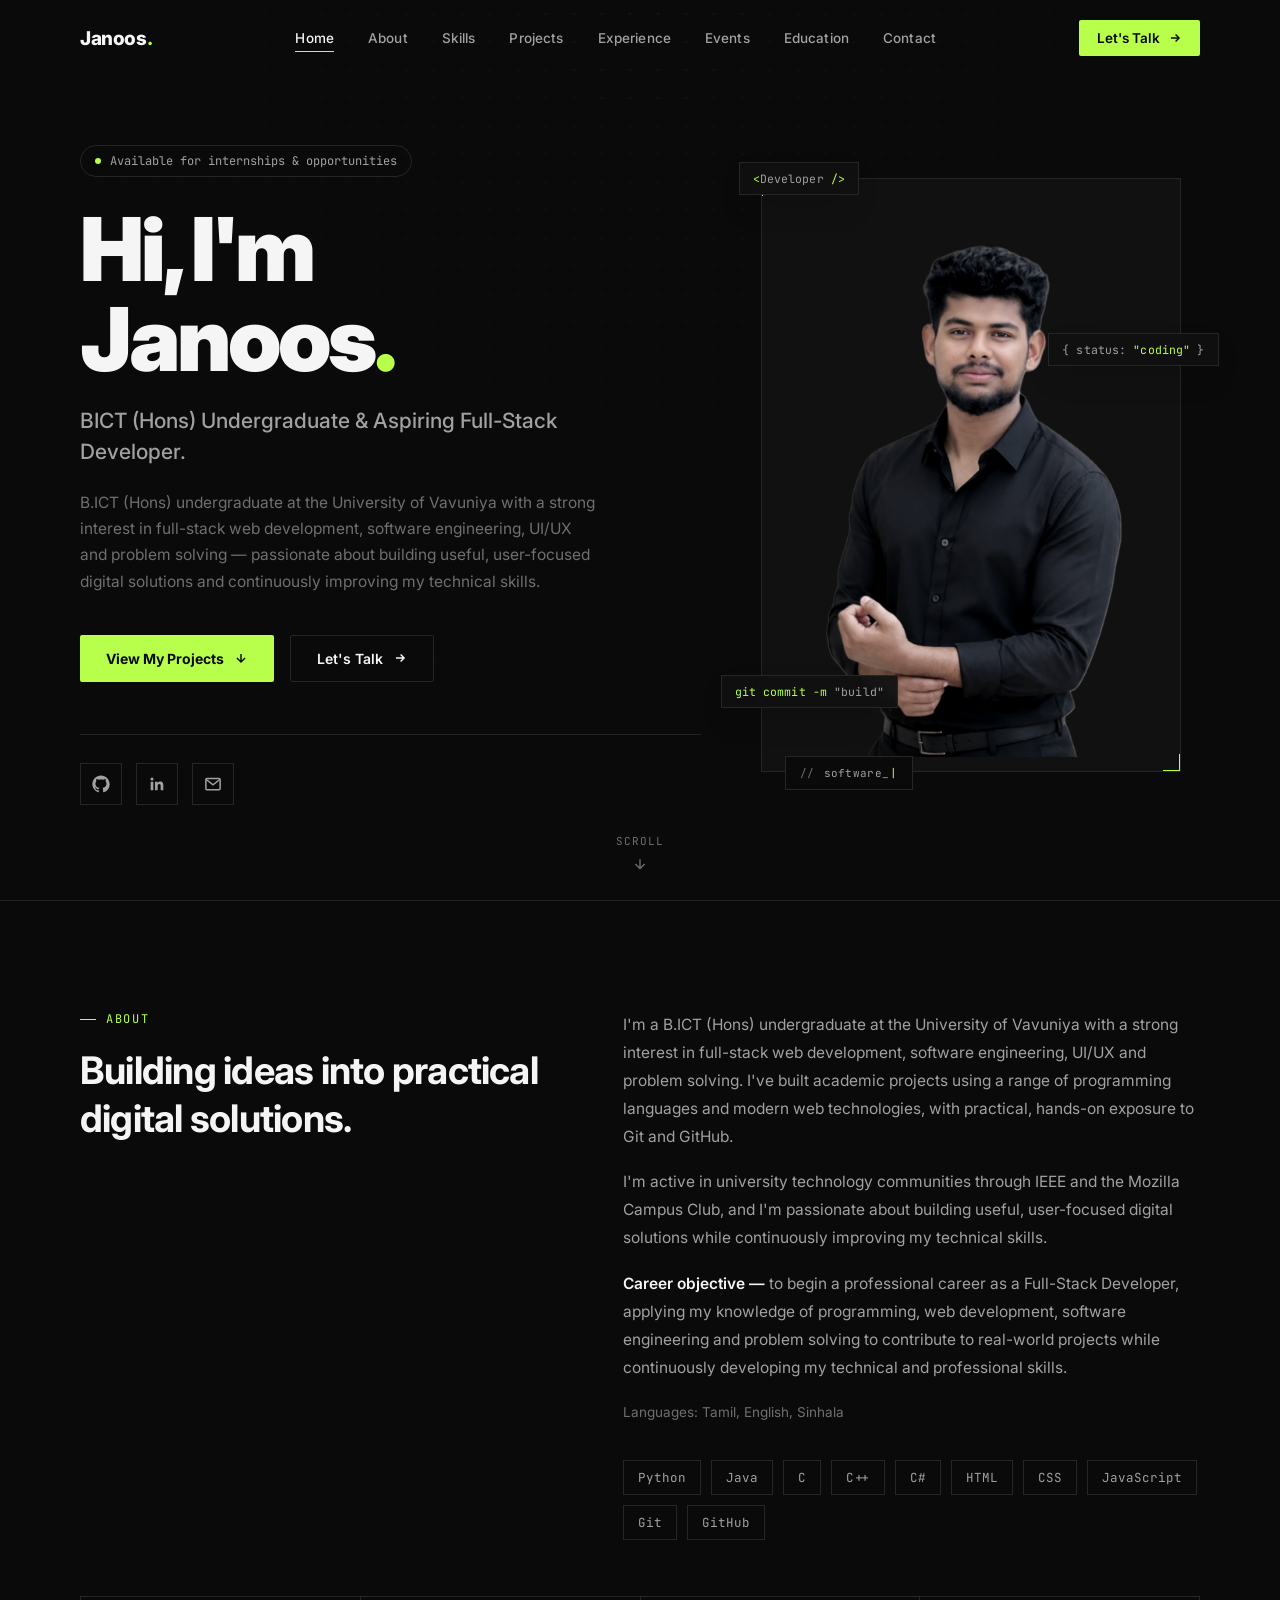
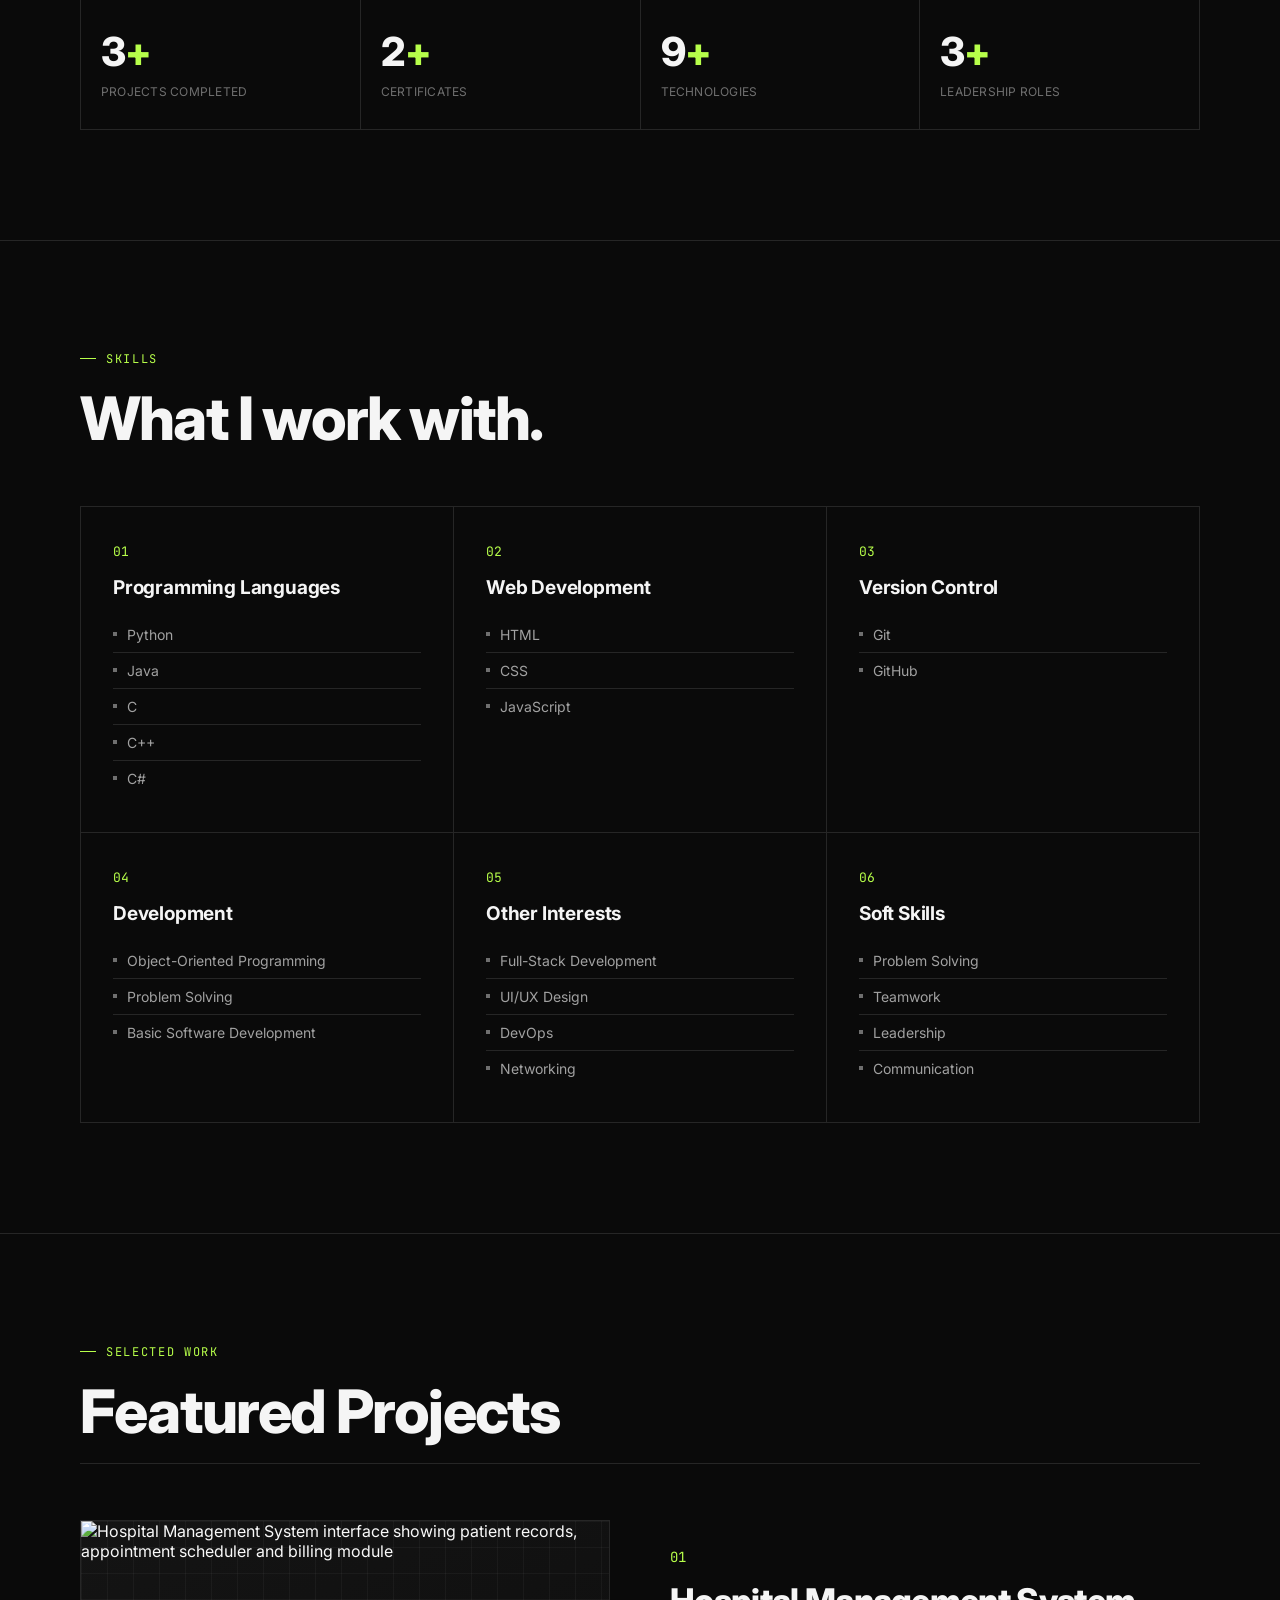
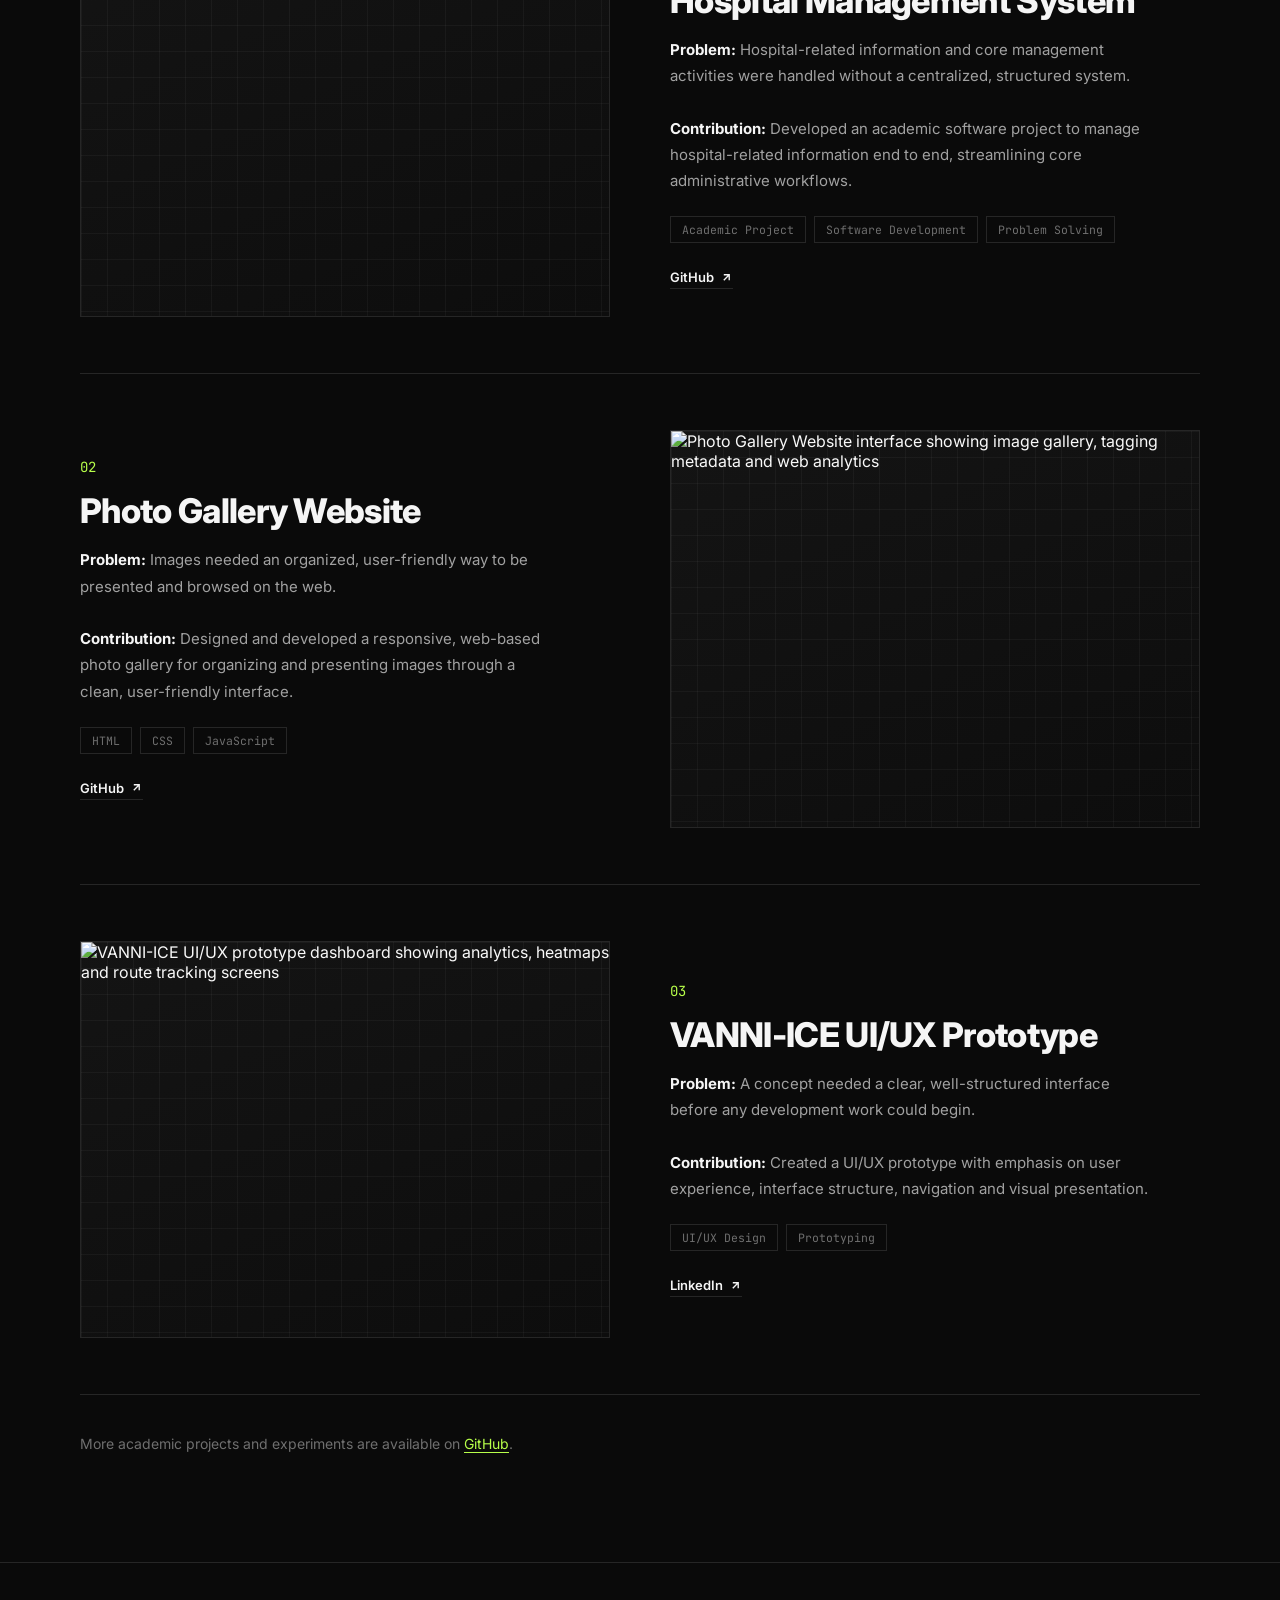
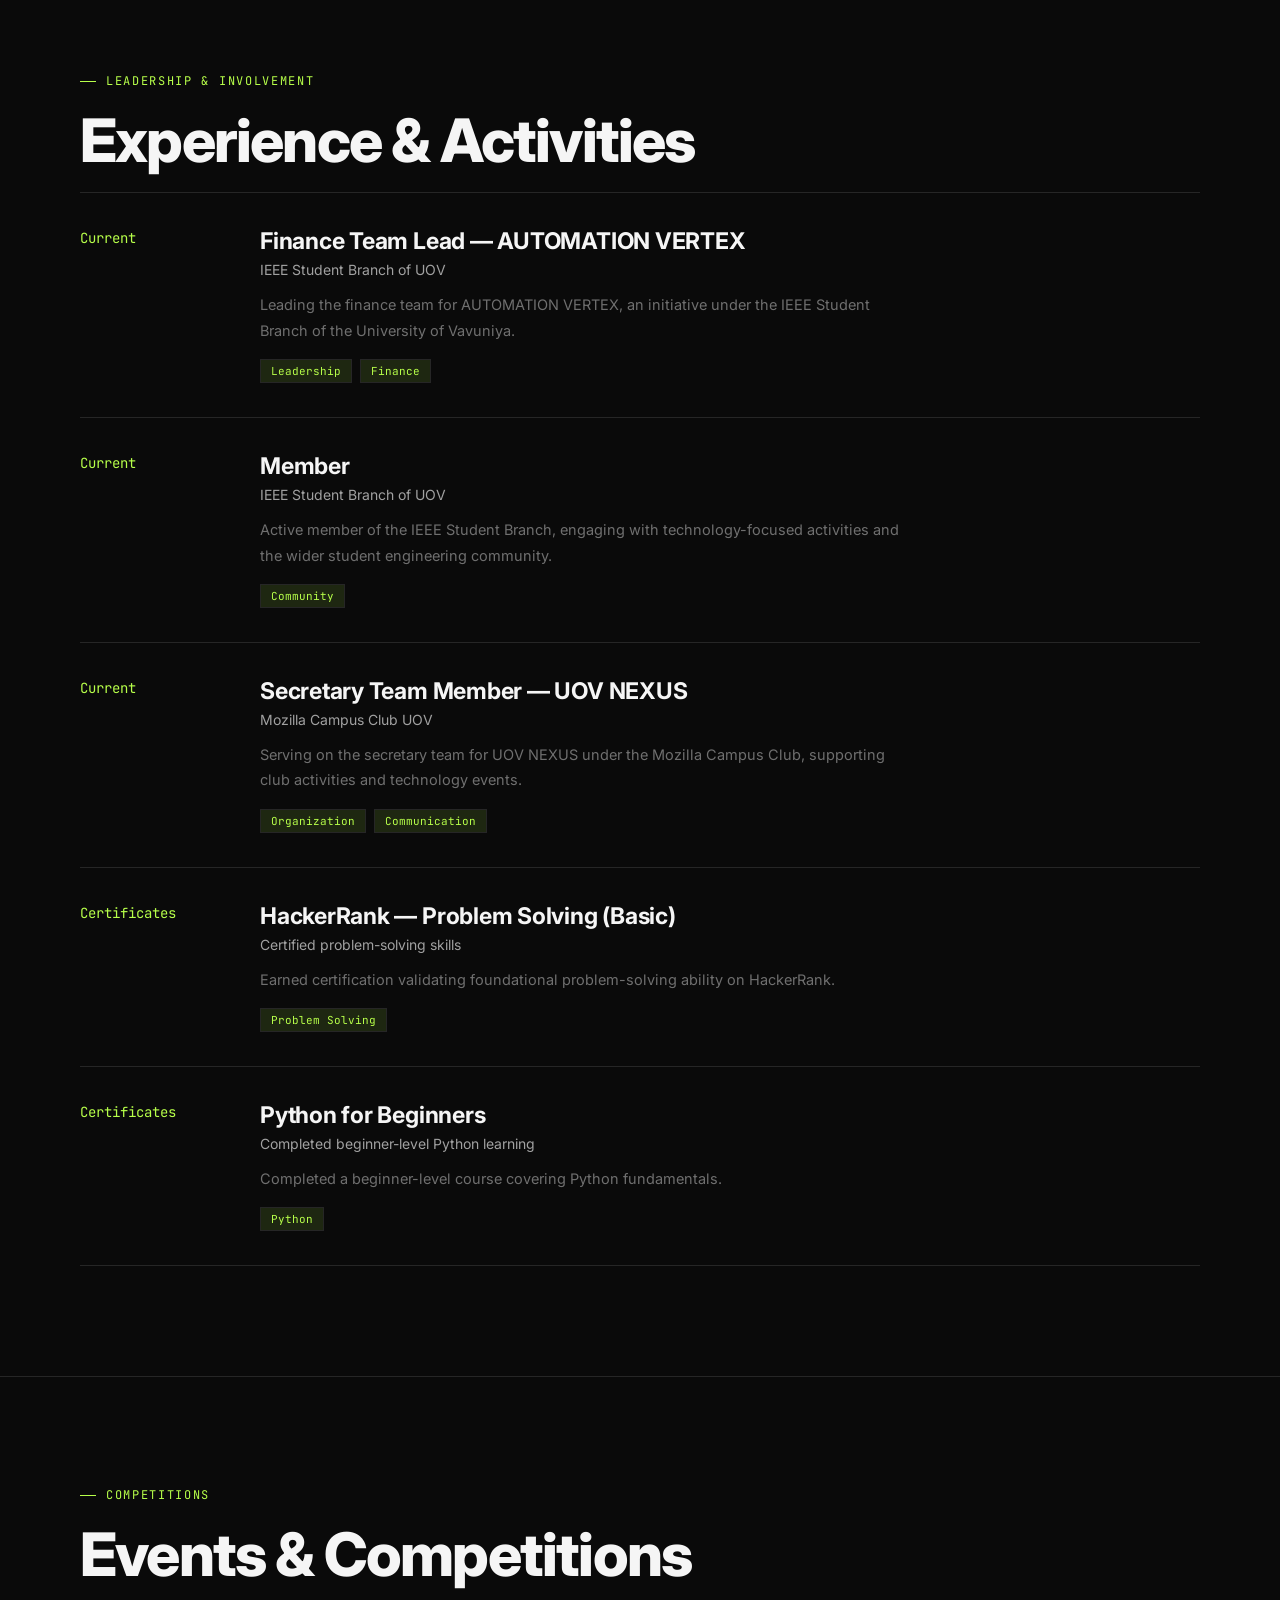
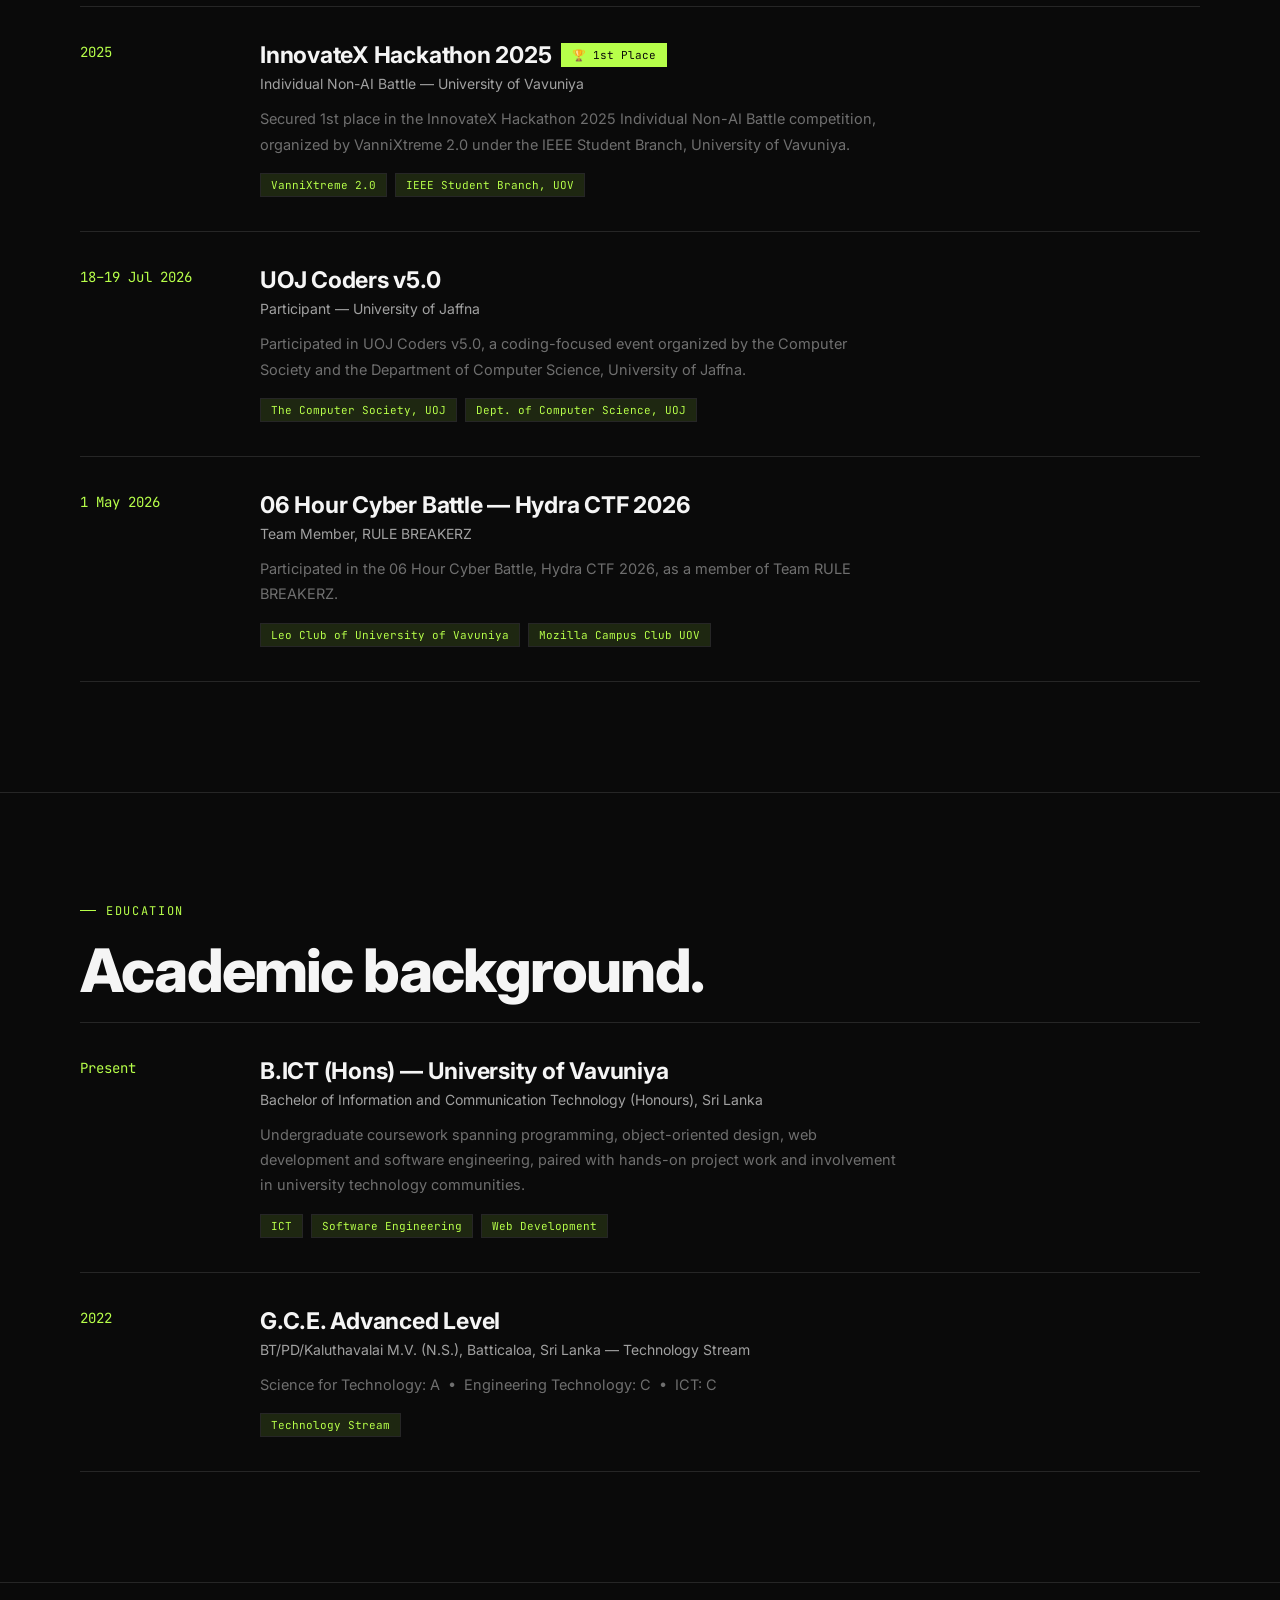
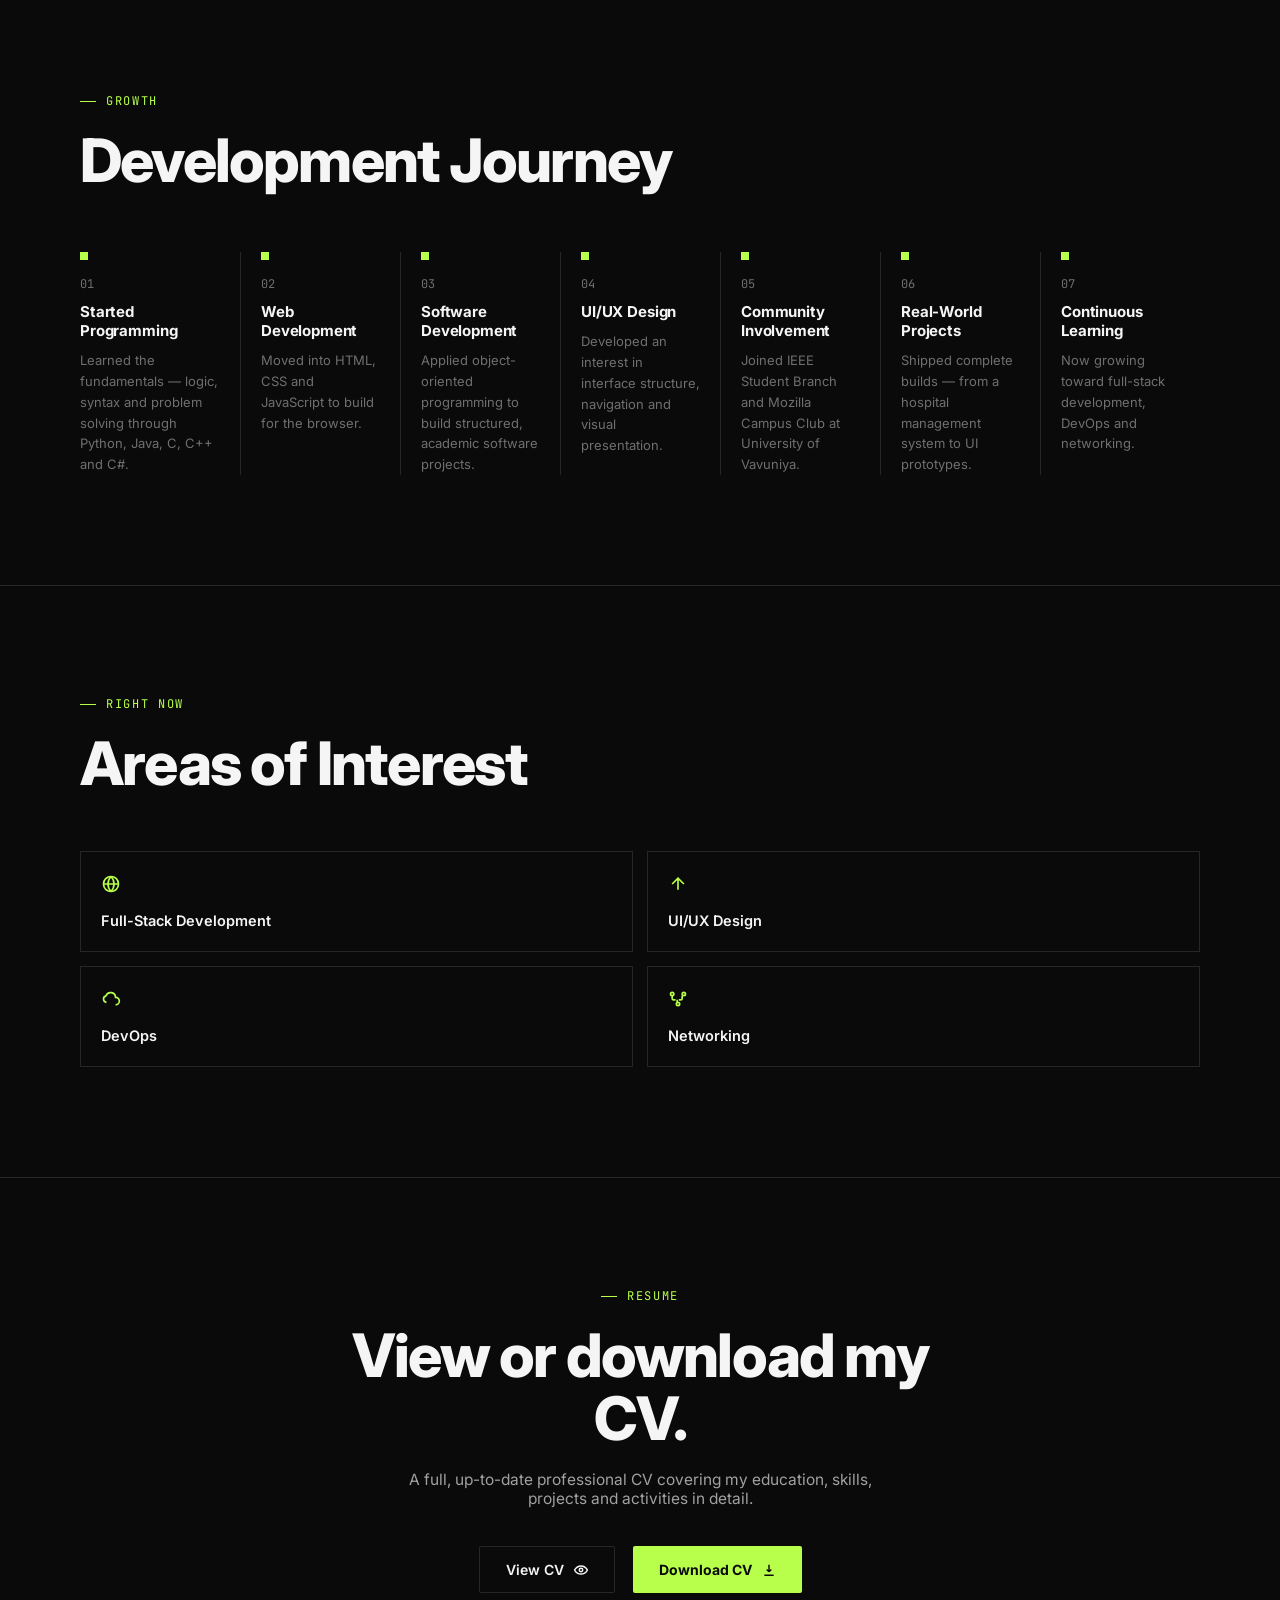
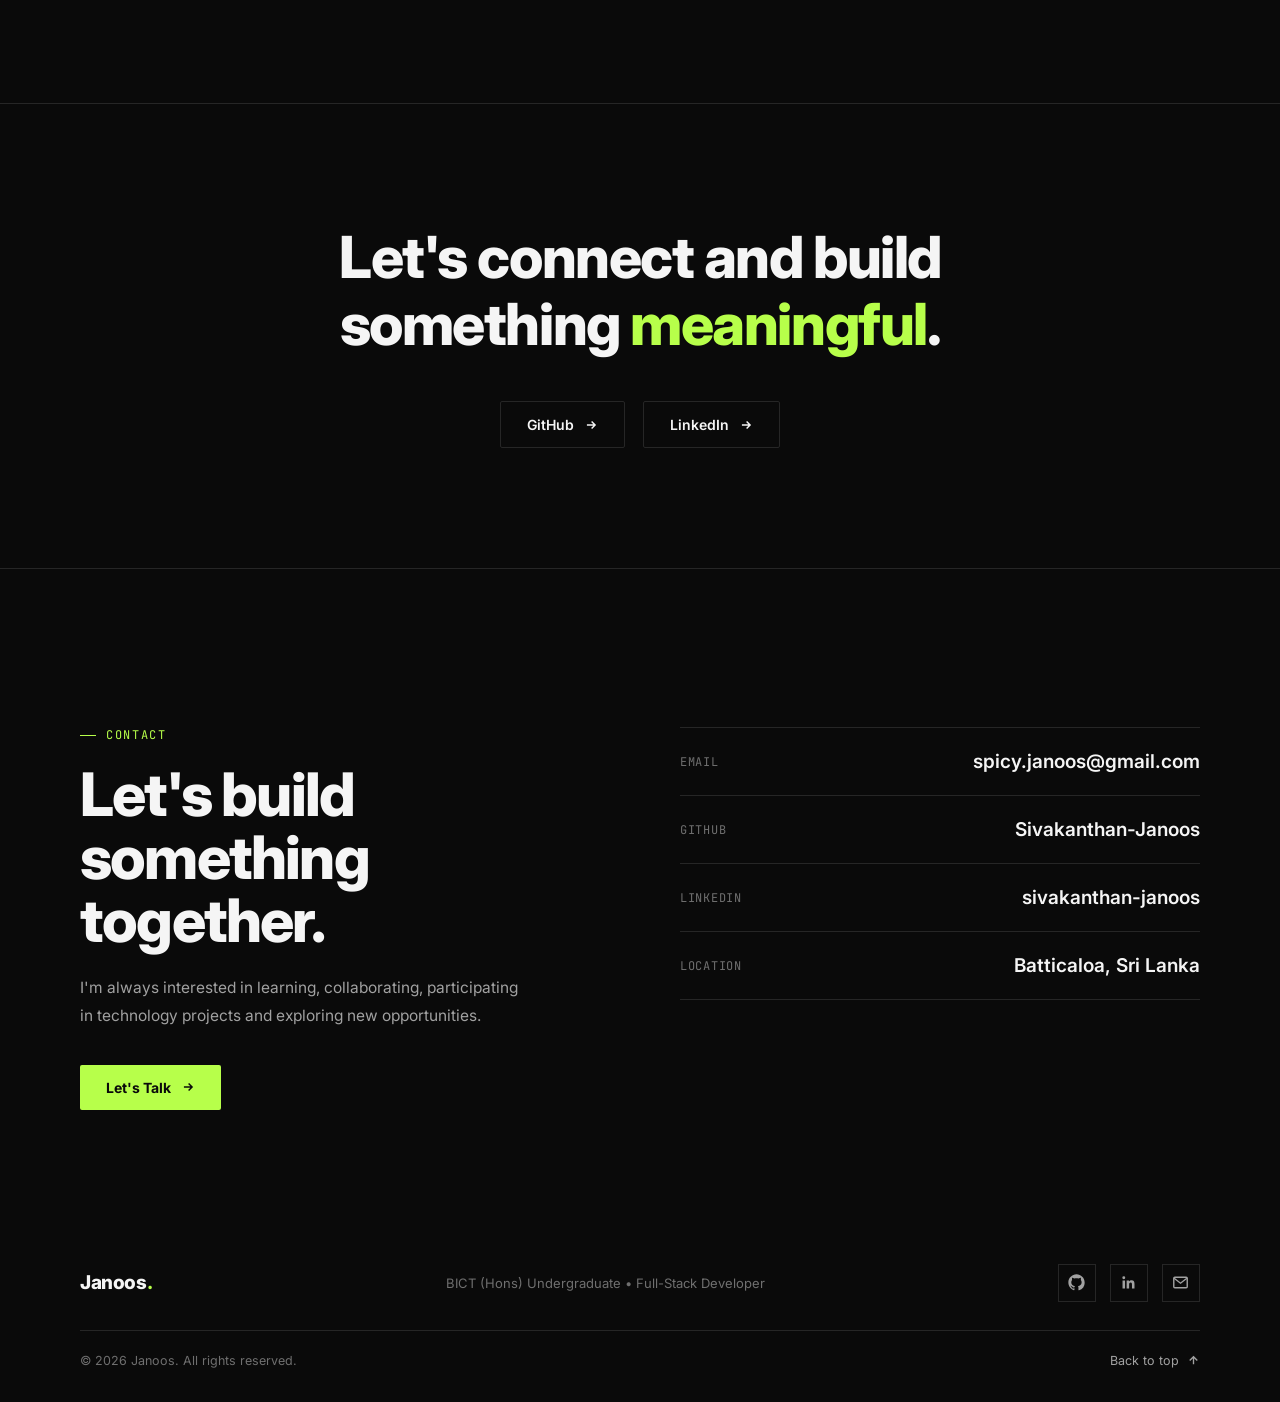
==== index.html @ 25b42e99 "Add files via upload" ====
<!DOCTYPE html>
<html lang="en">
<head>
<meta charset="UTF-8" />
<meta name="viewport" content="width=device-width, initial-scale=1.0" />
<title>Janoos — BICT (Hons) Undergraduate &amp; Full-Stack Developer</title>
<meta name="description" content="Portfolio of Sivakanthan Janoos — B.ICT (Hons) undergraduate and aspiring full-stack developer based in Batticaloa, Sri Lanka." />

<link rel="preconnect" href="https://fonts.googleapis.com">
<link rel="preconnect" href="https://fonts.gstatic.com" crossorigin>
<link href="https://fonts.googleapis.com/css2?family=Inter:wght@400;500;600;700;800;900&family=JetBrains+Mono:wght@400;500;600&display=swap" rel="stylesheet">

<style>
  :root{
    --bg:#0A0A0A;
    --bg-2:#111111;
    --card:#151515;
    --text:#F5F5F5;
    --text-2:#A1A1A1;
    --muted:#6F6F6F;
    --border:#262626;
    --accent:#B7FF4A;
    --accent-dim: rgba(183,255,74,0.12);
  }

  *{ box-sizing:border-box; margin:0; padding:0; }
  html{ scroll-behavior:smooth; }

  @media (prefers-reduced-motion: reduce){
    html{ scroll-behavior:auto; }
    *{ animation-duration:0.001ms !important; animation-iteration-count:1 !important; transition-duration:0.001ms !important; }
  }

  body{
    background:var(--bg);
    color:var(--text);
    font-family:'Inter',-apple-system,BlinkMacSystemFont,'Segoe UI',sans-serif;
    -webkit-font-smoothing:antialiased;
    overflow-x:hidden;
  }

  ::selection{ background:var(--accent); color:#0A0A0A; }

  a{ color:inherit; text-decoration:none; }
  ul{ list-style:none; }
  img{ max-width:100%; display:block; }

  .mono{ font-family:'JetBrains Mono', ui-monospace, monospace; }

  /* focus states */
  a:focus-visible, button:focus-visible, input:focus-visible, textarea:focus-visible{
    outline:2px solid var(--accent);
    outline-offset:3px;
    border-radius:2px;
  }

  .wrap{
    width:100%;
    max-width:1240px;
    margin:0 auto;
    padding:0 24px;
  }

  @media (min-width:768px){ .wrap{ padding:0 40px; } }
  @media (min-width:1280px){ .wrap{ padding:0 60px; } }

  /* dot grid texture */
  .grid-tex{
    position:fixed;
    inset:0;
    background-image: radial-gradient(circle, rgba(255,255,255,0.045) 1px, transparent 1px);
    background-size: 28px 28px;
    pointer-events:none;
    z-index:0;
    mask-image: radial-gradient(circle at 50% 0%, black 0%, transparent 75%);
  }

  section{ position:relative; z-index:1; }

  /* ---------- NAV ---------- */
  header#nav{
    position:fixed; top:0; left:0; right:0; z-index:100;
    border-bottom:1px solid transparent;
    transition: background-color .4s ease, border-color .4s ease, backdrop-filter .4s ease;
  }
  header#nav.scrolled{
    background:rgba(10,10,10,0.72);
    backdrop-filter:blur(14px);
    -webkit-backdrop-filter:blur(14px);
    border-bottom:1px solid var(--border);
  }
  .nav-inner{
    display:flex; align-items:center; justify-content:space-between;
    height:76px;
  }
  .logo{
    font-weight:800; font-size:19px; letter-spacing:-0.02em;
  }
  .logo .dot{ color:var(--accent); }

  nav.links{ display:none; align-items:center; gap:2px; }
  @media (min-width:1024px){ nav.links{ display:flex; } }

  nav.links a{
    position:relative;
    font-size:13.5px;
    font-weight:500;
    color:var(--text-2);
    padding:10px 16px;
    letter-spacing:0.01em;
    transition:color .25s ease;
  }
  nav.links a:hover{ color:var(--text); }
  nav.links a.active{ color:var(--text); }
  nav.links a.active::after{
    content:'';
    position:absolute;
    left:16px; right:16px; bottom:4px;
    height:1px;
    background:var(--accent);
  }

  .talk-btn{
    display:none;
    align-items:center; gap:8px;
    font-size:13.5px; font-weight:600;
    color:#0A0A0A;
    background:var(--accent);
    padding:10px 18px;
    border-radius:2px;
    transition: transform .25s ease, box-shadow .25s ease;
  }
  @media (min-width:1024px){ .talk-btn{ display:inline-flex; } }
  .talk-btn:hover{ transform:translateY(-1px); box-shadow:0 8px 24px -8px var(--accent-dim); }
  .talk-btn svg{ transition:transform .25s ease; }
  .talk-btn:hover svg{ transform:translateX(3px); }

  .burger{
    display:flex; flex-direction:column; gap:5px;
    width:26px;
    cursor:pointer;
    background:none; border:none;
    z-index:110;
  }
  @media (min-width:1024px){ .burger{ display:none; } }
  .burger span{
    height:1.5px; width:100%; background:var(--text);
    transition:transform .3s ease, opacity .3s ease;
  }
  .burger.open span:nth-child(1){ transform:translateY(6.5px) rotate(45deg); }
  .burger.open span:nth-child(2){ opacity:0; }
  .burger.open span:nth-child(3){ transform:translateY(-6.5px) rotate(-45deg); }

  #mobile-menu{
    position:fixed; inset:0; z-index:99;
    background:#0A0A0A;
    display:flex; flex-direction:column;
    padding:110px 32px 40px;
    transform:translateY(-100%);
    transition:transform .45s cubic-bezier(.6,0,.2,1);
  }
  #mobile-menu.open{ transform:translateY(0); }
  #mobile-menu a{
    font-size:30px; font-weight:700; padding:14px 0;
    border-bottom:1px solid var(--border);
    color:var(--text);
  }
  #mobile-menu .talk-btn{ display:inline-flex; margin-top:28px; width:fit-content; }

  /* ---------- SHARED ---------- */
  .eyebrow{
    font-family:'JetBrains Mono', monospace;
    font-size:12px;
    letter-spacing:0.14em;
    text-transform:uppercase;
    color:var(--accent);
    display:flex; align-items:center; gap:10px;
    margin-bottom:20px;
  }
  .eyebrow::before{ content:''; width:16px; height:1px; background:var(--accent); }

  .section-pad{ padding:110px 0; }
  @media (max-width:767px){ .section-pad{ padding:72px 0; } }

  .h2{
    font-size:44px;
    font-weight:800;
    letter-spacing:-0.03em;
    line-height:1.05;
  }
  @media (min-width:768px){ .h2{ font-size:60px; } }

  .divider{ border-top:1px solid var(--border); }

  .reveal{ opacity:0; transform:translateY(28px); transition:opacity .8s cubic-bezier(.2,.6,.2,1), transform .8s cubic-bezier(.2,.6,.2,1); }
  .reveal.in{ opacity:1; transform:translateY(0); }
  .reveal-delay-1.in{ transition-delay:.08s; }
  .reveal-delay-2.in{ transition-delay:.16s; }
  .reveal-delay-3.in{ transition-delay:.24s; }
  .reveal-delay-4.in{ transition-delay:.32s; }

  .btn-outline{
    display:inline-flex; align-items:center; gap:10px;
    border:1px solid var(--border);
    padding:14px 26px;
    font-size:14px; font-weight:600;
    border-radius:2px;
    color:var(--text);
    transition:border-color .25s ease, transform .25s ease, background .25s ease;
  }
  .btn-outline:hover{ border-color:var(--accent); transform:translateY(-2px); background:rgba(183,255,74,0.04); }
  .btn-outline svg{ transition:transform .25s ease; }
  .btn-outline:hover svg{ transform:translateX(4px); }

  .btn-fill{
    display:inline-flex; align-items:center; gap:10px;
    background:var(--accent);
    color:#0A0A0A;
    padding:14px 26px;
    font-size:14px; font-weight:700;
    border-radius:2px;
    transition:transform .25s ease, box-shadow .25s ease;
  }
  .btn-fill:hover{ transform:translateY(-2px); box-shadow:0 10px 30px -10px var(--accent-dim); }
  .btn-fill svg{ transition:transform .25s ease; }
  .btn-fill:hover svg{ transform:translateX(4px); }

  /* ---------- HERO ---------- */
  #hero{
    min-height:100svh;
    display:flex; align-items:center;
    padding-top:110px; padding-bottom:60px;
    position:relative;
  }
  .hero-grid{
    display:grid; grid-template-columns:1fr;
    gap:56px;
    align-items:center;
  }
  @media (min-width:1024px){ .hero-grid{ grid-template-columns:1.15fr 0.85fr; gap:40px; } }

  .avail{
    display:inline-flex; align-items:center; gap:9px;
    font-family:'JetBrains Mono', monospace;
    font-size:12px; color:var(--text-2);
    border:1px solid var(--border);
    padding:7px 14px;
    border-radius:100px;
    margin-bottom:28px;
  }
  .avail .pulse{
    width:6px; height:6px; border-radius:50%;
    background:var(--accent);
    box-shadow:0 0 0 0 rgba(183,255,74,0.6);
    animation:pulse 2s infinite;
  }
  @keyframes pulse{
    0%{ box-shadow:0 0 0 0 rgba(183,255,74,0.5); }
    70%{ box-shadow:0 0 0 8px rgba(183,255,74,0); }
    100%{ box-shadow:0 0 0 0 rgba(183,255,74,0); }
  }

  .hero-h1{
    font-size:52px;
    font-weight:900;
    letter-spacing:-0.035em;
    line-height:1.02;
  }
  @media (min-width:640px){ .hero-h1{ font-size:74px; } }
  @media (min-width:1024px){ .hero-h1{ font-size:88px; } }
  .hero-h1 .accent-word{ color:var(--accent); }

  .hero-role{
    font-size:18px;
    color:var(--text-2);
    font-weight:500;
    margin-top:20px;
    max-width:560px;
    line-height:1.5;
  }
  @media (min-width:768px){ .hero-role{ font-size:21px; } }

  .hero-para{
    margin-top:22px;
    color:var(--muted);
    font-size:15.5px;
    line-height:1.7;
    max-width:520px;
  }

  .hero-cta{ display:flex; flex-wrap:wrap; gap:16px; margin-top:40px; }

  .hero-meta{
    display:flex; flex-wrap:wrap; align-items:center; gap:14px;
    margin-top:52px;
    padding-top:28px;
    border-top:1px solid var(--border);
  }
  .hero-meta .icon-link{
    display:flex; align-items:center; justify-content:center;
    width:42px; height:42px;
    border:1px solid var(--border);
    color:var(--text-2);
    transition:color .25s ease, border-color .25s ease, transform .25s ease;
  }
  .hero-meta .icon-link:hover{ color:var(--accent); border-color:var(--accent); transform:translateY(-2px); }

  .portrait-wrap{
    position:relative;
    max-width:420px;
    margin:0 auto;
  }
  .portrait-frame{
    position:relative;
    border:1px solid var(--border);
    padding:14px;
    background:var(--bg-2);
  }
  .portrait-frame img{
    width:100%;
    filter:grayscale(55%) contrast(1.05);
    transition:filter .5s ease;
  }
  .portrait-frame:hover img{ filter:grayscale(15%) contrast(1.05); }
  .portrait-corner{
    position:absolute; width:18px; height:18px;
    border-color:var(--accent); border-style:solid;
  }
  .portrait-corner.tl{ top:-1px; left:-1px; border-width:2px 0 0 2px; }
  .portrait-corner.br{ bottom:-1px; right:-1px; border-width:0 2px 2px 0; }

  .portrait-tag{
    position:absolute; bottom:-18px; left:24px;
    background:var(--bg);
    border:1px solid var(--border);
    padding:9px 14px;
    font-family:'JetBrains Mono', monospace;
    font-size:11px;
    color:var(--text-2);
    letter-spacing:0.03em;
    z-index:4;
    white-space:nowrap;
  }
  .portrait-tag .tw-prefix{ color:var(--muted); margin-right:2px; }
  .portrait-tag .tw-cursor{
    color:var(--accent);
    margin-left:1px;
    animation: twBlink 1s step-start infinite;
  }
  @keyframes twBlink{ 50%{ opacity:0; } }

  /* scanning line sweep across the portrait */
  .portrait-frame{ overflow:hidden; }
  .scan-line{
    position:absolute; left:14px; right:14px; top:14px; height:1px;
    background:linear-gradient(90deg, transparent, var(--accent), transparent);
    opacity:0;
    pointer-events:none;
    z-index:2;
    animation: scanMove 3.6s ease-in-out infinite;
    box-shadow:0 0 8px 1px var(--accent);
  }
  @keyframes scanMove{
    0%{ top:14px; opacity:0; }
    8%{ opacity:0.7; }
    50%{ opacity:0.4; }
    92%{ opacity:0.7; }
    100%{ top:calc(100% - 15px); opacity:0; }
  }

  /* floating code chips around the portrait */
  .code-chip{
    position:absolute;
    font-family:'JetBrains Mono', monospace;
    font-size:11.5px;
    color:var(--accent);
    background:rgba(17,17,17,0.92);
    border:1px solid var(--border);
    padding:8px 13px;
    letter-spacing:0.01em;
    box-shadow:0 14px 32px -14px rgba(0,0,0,0.7);
    white-space:nowrap;
    z-index:5;
    animation: chipFloat 4.5s ease-in-out infinite;
    backdrop-filter:blur(6px);
  }
  .code-chip .dim{ color:var(--text-2); }
  .chip-1{ top:-16px; left:-22px; animation-delay:0s; }
  .chip-2{ top:26%; right:-38px; color:var(--text-2); animation-delay:.9s; }
  .chip-3{ bottom:64px; left:-40px; animation-delay:1.8s; }
  @keyframes chipFloat{
    0%,100%{ transform:translateY(0); }
    50%{ transform:translateY(-9px); }
  }
  @media (max-width:900px){
    .code-chip{ display:none; }
  }

  @media (prefers-reduced-motion: reduce){
    .scan-line, .code-chip{ animation:none !important; opacity:0 !important; display:none; }
    .portrait-tag .tw-cursor{ animation:none !important; }
  }

  .scroll-cue{
    position:absolute;
    bottom:28px; left:0; right:0;
    display:none;
    justify-content:center;
  }
  @media (min-width:768px){ .scroll-cue{ display:flex; } }
  .scroll-cue a{
    display:flex; flex-direction:column; align-items:center; gap:8px;
    font-family:'JetBrains Mono', monospace; font-size:11px;
    color:var(--muted); letter-spacing:0.1em;
  }
  .scroll-cue svg{ animation:bob 2s ease-in-out infinite; }
  @keyframes bob{ 0%,100%{ transform:translateY(0);} 50%{ transform:translateY(6px);} }

  /* ---------- ABOUT ---------- */
  .about-grid{
    display:grid; grid-template-columns:1fr; gap:60px;
  }
  @media (min-width:1024px){ .about-grid{ grid-template-columns:0.9fr 1.1fr; gap:70px; } }

  .about-lead{ font-size:30px; font-weight:700; letter-spacing:-0.02em; line-height:1.25; }
  @media (min-width:768px){ .about-lead{ font-size:38px; } }

  .about-body p{ color:var(--text-2); font-size:15.5px; line-height:1.8; margin-bottom:18px; }
  .about-body p:last-child{ margin-bottom:0; }

  .tech-chip-row{ display:flex; flex-wrap:wrap; gap:10px; margin-top:36px; }
  .tech-chip{
    font-family:'JetBrains Mono', monospace;
    font-size:12.5px;
    color:var(--text-2);
    border:1px solid var(--border);
    padding:8px 14px;
    transition:border-color .2s ease, color .2s ease;
  }
  .tech-chip:hover{ border-color:var(--accent); color:var(--text); }

  .stats-grid{
    display:grid; grid-template-columns:repeat(2,1fr);
    gap:1px;
    background:var(--border);
    border:1px solid var(--border);
    margin-top:56px;
  }
  @media (min-width:640px){ .stats-grid{ grid-template-columns:repeat(4,1fr); } }
  .stat-cell{ background:var(--bg); padding:30px 20px; }
  .stat-num{ font-size:40px; font-weight:800; letter-spacing:-0.02em; }
  .stat-num .accent-word{ color:var(--accent); }
  .stat-label{ font-size:12px; color:var(--muted); margin-top:8px; letter-spacing:0.02em; }

  /* ---------- SKILLS ---------- */
  .skills-grid{
    display:grid; grid-template-columns:1fr; gap:1px;
    background:var(--border); border:1px solid var(--border);
    margin-top:56px;
  }
  @media (min-width:768px){ .skills-grid{ grid-template-columns:repeat(2,1fr); } }
  @media (min-width:1200px){ .skills-grid{ grid-template-columns:repeat(3,1fr); } }

  .skill-block{ background:var(--bg); padding:36px 32px; transition:background .3s ease; }
  .skill-block:hover{ background:var(--bg-2); }
  .skill-num{ font-family:'JetBrains Mono', monospace; color:var(--accent); font-size:13px; margin-bottom:16px; }
  .skill-title{ font-size:19px; font-weight:700; margin-bottom:18px; letter-spacing:-0.01em; }
  .skill-list li{
    font-size:14px; color:var(--text-2);
    padding:9px 0;
    border-top:1px solid var(--border);
    display:flex; align-items:center; gap:10px;
  }
  .skill-list li:first-child{ border-top:none; }
  .skill-list li::before{ content:''; width:4px; height:4px; background:var(--muted); flex-shrink:0; }

  /* ---------- PROJECTS ---------- */
  .project-row{
    display:grid; grid-template-columns:1fr; gap:36px;
    padding:56px 0;
    border-top:1px solid var(--border);
    align-items:center;
  }
  .project-row:last-child{ border-bottom:1px solid var(--border); }
  @media (min-width:900px){
    .project-row{ grid-template-columns:1fr 1fr; gap:60px; }
    .project-row.flip .p-media{ order:2; }
    .project-row.flip .p-info{ order:1; }
  }

  .p-media{
    position:relative;
    border:1px solid var(--border);
    aspect-ratio:4/3;
    background:linear-gradient(155deg, #141414, #0d0d0d);
    overflow:hidden;
    display:flex; align-items:center; justify-content:center;
  }
  .p-media::before{
    content:'';
    position:absolute; inset:0;
    background-image: linear-gradient(rgba(255,255,255,0.04) 1px, transparent 1px), linear-gradient(90deg, rgba(255,255,255,0.04) 1px, transparent 1px);
    background-size:26px 26px;
    z-index:0;
  }
  .p-media .p-glyph{
    position:relative; z-index:1;
    font-family:'JetBrains Mono', monospace;
    font-size:15px; color:var(--muted);
    letter-spacing:0.05em;
  }
  .p-media img{
    position:relative; z-index:1;
    width:100%; height:100%;
    object-fit:cover; object-position:top center;
    display:block;
    filter:saturate(0.92) contrast(1.03);
  }
  .project-row:hover .p-media{ border-color:var(--accent); }
  .project-row .p-media-inner-scale{ width:100%; height:100%; transition:transform .6s cubic-bezier(.2,.7,.2,1); }
  .project-row:hover .p-media-inner-scale{ transform:scale(1.04); }

  .p-num{ font-family:'JetBrains Mono', monospace; color:var(--accent); font-size:14px; }
  .p-title{ font-size:28px; font-weight:800; letter-spacing:-0.02em; margin-top:14px; }
  @media (min-width:768px){ .p-title{ font-size:34px; } }
  .p-desc{ color:var(--text-2); font-size:15px; line-height:1.75; margin-top:16px; max-width:480px; }
  .p-tags{ display:flex; flex-wrap:wrap; gap:8px; margin-top:22px; }
  .p-tag{ font-family:'JetBrains Mono', monospace; font-size:11.5px; color:var(--muted); border:1px solid var(--border); padding:5px 11px; }
  .p-links{ display:flex; gap:14px; margin-top:26px; }
  .p-link{
    display:inline-flex; align-items:center; gap:6px;
    font-size:13px; font-weight:600; color:var(--text);
    border-bottom:1px solid var(--border);
    padding-bottom:3px;
    transition:border-color .2s ease, color .2s ease;
  }
  .p-link:hover{ color:var(--accent); border-color:var(--accent); }
  .p-link svg{ transition:transform .2s ease; }
  .p-link:hover svg{ transform:translate(2px,-2px); }

  /* ---------- TIMELINE (events / education / experience) ---------- */
  .tl-item{
    display:grid; grid-template-columns:100px 1fr; gap:24px;
    padding:34px 0;
    border-top:1px solid var(--border);
  }
  @media (min-width:768px){ .tl-item{ grid-template-columns:140px 1fr; gap:40px; } }
  .tl-item:last-child{ border-bottom:1px solid var(--border); }
  .tl-year{ font-family:'JetBrains Mono', monospace; color:var(--accent); font-size:14px; padding-top:2px; }
  .tl-title{ font-size:20px; font-weight:700; letter-spacing:-0.01em; }
  @media (min-width:768px){ .tl-title{ font-size:23px; } }
  .tl-org{ color:var(--text-2); font-size:14px; margin-top:6px; }
  .tl-desc{ color:var(--muted); font-size:14.5px; line-height:1.75; margin-top:14px; max-width:640px; }
  .tl-tags{ display:flex; flex-wrap:wrap; gap:8px; margin-top:16px; }
  .tl-badge{
    font-family:'JetBrains Mono', monospace; font-size:11px;
    color:var(--accent); border:1px solid var(--border);
    background:var(--accent-dim);
    padding:4px 10px;
  }

  /* ---------- JOURNEY (horizontal desktop) ---------- */
  .journey-track{
    display:grid; grid-template-columns:1fr; gap:0;
    margin-top:60px;
  }
  @media (min-width:900px){ .journey-track{ grid-template-columns:repeat(7,1fr); } }

  .journey-item{
    padding:26px 22px 26px 0;
    border-top:1px solid var(--border);
    position:relative;
  }
  @media (min-width:900px){
    .journey-item{ border-top:none; border-left:1px solid var(--border); padding:0 20px; }
    .journey-item:first-child{ border-left:none; padding-left:0; }
  }
  .journey-dot{ width:8px; height:8px; background:var(--accent); margin-bottom:16px; }
  .journey-num{ font-family:'JetBrains Mono', monospace; font-size:12px; color:var(--muted); margin-bottom:10px; }
  .journey-title{ font-size:15px; font-weight:700; letter-spacing:-0.01em; margin-bottom:10px; }
  .journey-desc{ font-size:13px; color:var(--muted); line-height:1.6; }

  /* ---------- LEARNING ---------- */
  .learn-grid{
    display:grid; grid-template-columns:repeat(2,1fr); gap:14px;
    margin-top:56px;
  }
  @media (min-width:640px){ .learn-grid{ grid-template-columns:repeat(3,1fr); } }
  @media (min-width:1024px){ .learn-grid{ grid-template-columns:repeat(4,1fr); } }

  .learn-card{
    border:1px solid var(--border);
    padding:22px 20px;
    transition: border-color .25s ease, transform .25s ease, background .25s ease;
  }
  .learn-card:hover{ border-color:var(--accent); transform:translateY(-4px); background:var(--bg-2); }
  .learn-card .lc-icon{ color:var(--accent); margin-bottom:14px; }
  .learn-card .lc-title{ font-size:14.5px; font-weight:600; }

  /* ---------- SOCIAL CTA ---------- */
  #social-cta{
    padding:120px 0;
    text-align:center;
    border-top:1px solid var(--border);
    border-bottom:1px solid var(--border);
  }
  .cta-h{
    font-size:38px; font-weight:800; letter-spacing:-0.025em; line-height:1.15;
    max-width:820px; margin:0 auto;
  }
  @media (min-width:768px){ .cta-h{ font-size:58px; } }
  .cta-h .accent-word{ color:var(--accent); }
  .cta-btns{ display:flex; flex-wrap:wrap; justify-content:center; gap:18px; margin-top:44px; }

  /* ---------- CONTACT ---------- */
  .contact-grid{ display:grid; grid-template-columns:1fr; gap:50px; margin-top:48px; }
  @media (min-width:1024px){ .contact-grid{ grid-template-columns:1fr 1fr; gap:80px; } }

  .contact-row{
    display:flex; align-items:center; justify-content:space-between;
    padding:22px 0; border-top:1px solid var(--border);
  }
  .contact-row:last-child{ border-bottom:1px solid var(--border); }
  .contact-label{ font-size:12px; color:var(--muted); font-family:'JetBrains Mono', monospace; letter-spacing:0.06em; }
  .contact-value{ font-size:17px; font-weight:600; display:flex; align-items:center; gap:8px; }
  .contact-value:hover{ color:var(--accent); }
  @media (min-width:640px){ .contact-value{ font-size:19px; } }

  /* ---------- FOOTER ---------- */
  footer{ padding:44px 0 34px; }
  .footer-top{
    display:flex; flex-direction:column; gap:22px;
    padding-bottom:28px; border-bottom:1px solid var(--border);
  }
  @media (min-width:768px){ .footer-top{ flex-direction:row; align-items:center; justify-content:space-between; } }
  .footer-mid{ font-size:13px; color:var(--muted); }
  .footer-links{ display:flex; align-items:center; gap:14px; }
  .footer-links .icon-link{
    display:flex; align-items:center; justify-content:center;
    width:38px; height:38px;
    border:1px solid var(--border);
    color:var(--text-2);
    transition:color .25s ease, border-color .25s ease, transform .25s ease;
  }
  .footer-links .icon-link:hover{ color:var(--accent); border-color:var(--accent); transform:translateY(-2px); }
  .footer-bottom{
    display:flex; flex-direction:column; gap:14px;
    padding-top:22px;
  }
  @media (min-width:768px){ .footer-bottom{ flex-direction:row; align-items:center; justify-content:space-between; } }
  .footer-copy{ font-size:12.5px; color:var(--muted); }
  .to-top{
    display:inline-flex; align-items:center; gap:8px;
    font-size:12.5px; color:var(--text-2);
    transition:color .2s ease;
  }
  .to-top:hover{ color:var(--accent); }

  /* section number tag used as signature motif */
  .sec-index{
    font-family:'JetBrains Mono', monospace;
    font-size:12px;
    color:var(--muted);
  }
</style>
</head>
<body>

<div class="grid-tex"></div>

<!-- ============ NAV ============ -->
<header id="nav">
  <div class="wrap nav-inner">
    <a href="#hero" class="logo">Janoos<span class="dot">.</span></a>

    <nav class="links" id="nav-links">
      <a href="#hero" data-nav>Home</a>
      <a href="#about" data-nav>About</a>
      <a href="#skills" data-nav>Skills</a>
      <a href="#projects" data-nav>Projects</a>
      <a href="#experience" data-nav>Experience</a>
      <a href="#events" data-nav>Events</a>
      <a href="#education" data-nav>Education</a>
      <a href="#contact" data-nav>Contact</a>
    </nav>

    <a href="#contact" class="talk-btn">
      Let's Talk
      <svg width="14" height="14" viewBox="0 0 24 24" fill="none" stroke="currentColor" stroke-width="2.5"><path d="M5 12h14M13 6l6 6-6 6"/></svg>
    </a>

    <button class="burger" id="burger" aria-label="Toggle menu" aria-expanded="false">
      <span></span><span></span><span></span>
    </button>
  </div>
</header>

<div id="mobile-menu">
  <a href="#hero" data-nav-mobile>Home</a>
  <a href="#about" data-nav-mobile>About</a>
  <a href="#skills" data-nav-mobile>Skills</a>
  <a href="#projects" data-nav-mobile>Projects</a>
  <a href="#experience" data-nav-mobile>Experience</a>
  <a href="#events" data-nav-mobile>Events</a>
  <a href="#education" data-nav-mobile>Education</a>
  <a href="#contact" data-nav-mobile>Contact</a>
</div>

<!-- ============ HERO ============ -->
<section id="hero">
  <div class="wrap">
    <div class="hero-grid">
      <div>
        <div class="avail reveal in"><span class="pulse"></span> Available for internships &amp; opportunities</div>

        <h1 class="hero-h1 reveal in">Hi, I'm<br>Janoos<span class="accent-word">.</span></h1>

        <p class="hero-role reveal in reveal-delay-1">BICT (Hons) Undergraduate &amp; Aspiring Full-Stack Developer.</p>

        <p class="hero-para reveal in reveal-delay-2">B.ICT (Hons) undergraduate at the University of Vavuniya with a strong interest in full-stack web development, software engineering, UI/UX and problem solving — passionate about building useful, user-focused digital solutions and continuously improving my technical skills.</p>

        <div class="hero-cta reveal in reveal-delay-2">
          <a href="#projects" class="btn-fill">
            View My Projects
            <svg width="14" height="14" viewBox="0 0 24 24" fill="none" stroke="currentColor" stroke-width="2.5"><path d="M12 5v14M5 12l7 7 7-7"/></svg>
          </a>
          <a href="#contact" class="btn-outline">
            Let's Talk
            <svg width="14" height="14" viewBox="0 0 24 24" fill="none" stroke="currentColor" stroke-width="2.5"><path d="M5 12h14M13 6l6 6-6 6"/></svg>
          </a>
        </div>

        <div class="hero-meta reveal in reveal-delay-3">
          <a href="https://github.com/Sivakanthan-Janoos" target="_blank" rel="noopener" class="icon-link" aria-label="GitHub">
            <svg width="18" height="18" viewBox="0 0 24 24" fill="currentColor"><path d="M12 .5C5.73.5.5 5.73.5 12c0 5.08 3.29 9.39 7.86 10.91.57.1.78-.25.78-.55 0-.27-.01-1.16-.02-2.11-3.2.7-3.88-1.36-3.88-1.36-.52-1.33-1.28-1.68-1.28-1.68-1.04-.71.08-.7.08-.7 1.15.08 1.76 1.18 1.76 1.18 1.03 1.75 2.7 1.25 3.36.95.1-.75.4-1.25.73-1.53-2.55-.29-5.24-1.28-5.24-5.7 0-1.26.45-2.29 1.18-3.1-.12-.29-.51-1.46.11-3.05 0 0 .96-.31 3.15 1.18.91-.25 1.89-.38 2.86-.38.97 0 1.95.13 2.86.38 2.19-1.49 3.15-1.18 3.15-1.18.62 1.59.23 2.76.11 3.05.73.81 1.18 1.84 1.18 3.1 0 4.43-2.7 5.41-5.26 5.69.41.36.78 1.07.78 2.15 0 1.56-.01 2.81-.01 3.19 0 .3.21.66.79.55A10.52 10.52 0 0 0 23.5 12C23.5 5.73 18.27.5 12 .5z"/></svg>
          </a>
          <a href="https://www.linkedin.com/in/sivakanthan-janoos" target="_blank" rel="noopener" class="icon-link" aria-label="LinkedIn">
            <svg width="18" height="18" viewBox="0 0 24 24" fill="currentColor"><path d="M20.45 20.45h-3.55v-5.57c0-1.33-.02-3.04-1.85-3.04-1.85 0-2.14 1.45-2.14 2.94v5.67H9.36V9h3.41v1.56h.05c.47-.9 1.63-1.85 3.36-1.85 3.6 0 4.27 2.37 4.27 5.45v6.29zM5.34 7.43a2.06 2.06 0 1 1 0-4.12 2.06 2.06 0 0 1 0 4.12zM7.12 20.45H3.56V9h3.56v11.45z"/></svg>
          </a>
          <a href="mailto:spicy.janoos@gmail.com" class="icon-link" aria-label="Email">
            <svg width="18" height="18" viewBox="0 0 24 24" fill="none" stroke="currentColor" stroke-width="2"><rect x="2.5" y="4.5" width="19" height="15" rx="1.5"/><path d="M3 6l9 7 9-7"/></svg>
          </a>
        </div>
      </div>

      <div class="reveal in reveal-delay-1">
        <div class="portrait-wrap">
          <div class="portrait-frame">
            <div class="portrait-corner tl"></div>
            <div class="portrait-corner br"></div>
            <div class="scan-line" aria-hidden="true"></div>
            <img src="assets/portrait.png" alt="Portrait of Sivakanthan Janoos, Software Engineering student and developer" />
          </div>

          <div class="code-chip chip-1" aria-hidden="true">&lt;<span class="dim">Developer</span> /&gt;</div>
          <div class="code-chip chip-2" aria-hidden="true">{ status: <span style="color:var(--accent);">"coding"</span> }</div>
          <div class="code-chip chip-3" aria-hidden="true">git commit -m <span class="dim">"build"</span></div>

          <div class="portrait-tag"><span class="tw-prefix">//</span><span id="typewriter"></span><span class="tw-cursor">|</span></div>
        </div>
      </div>
    </div>
  </div>

  <div class="scroll-cue">
    <a href="#about">
      SCROLL
      <svg width="16" height="16" viewBox="0 0 24 24" fill="none" stroke="currentColor" stroke-width="2"><path d="M12 5v14M5 12l7 7 7-7"/></svg>
    </a>
  </div>
</section>

<!-- ============ ABOUT ============ -->
<section id="about" class="section-pad divider">
  <div class="wrap">
    <div class="about-grid">
      <div class="reveal">
        <div class="eyebrow">About</div>
        <h2 class="about-lead">Building ideas into practical digital solutions.</h2>
      </div>

      <div class="reveal reveal-delay-1">
        <div class="about-body">
          <p>I'm a B.ICT (Hons) undergraduate at the University of Vavuniya with a strong interest in full-stack web development, software engineering, UI/UX and problem solving. I've built academic projects using a range of programming languages and modern web technologies, with practical, hands-on exposure to Git and GitHub.</p>
          <p>I'm active in university technology communities through IEEE and the Mozilla Campus Club, and I'm passionate about building useful, user-focused digital solutions while continuously improving my technical skills.</p>
          <p><strong style="color:var(--text); font-weight:600;">Career objective —</strong> to begin a professional career as a Full-Stack Developer, applying my knowledge of programming, web development, software engineering and problem solving to contribute to real-world projects while continuously developing my technical and professional skills.</p>
          <p style="font-size:13.5px; color:var(--muted);">Languages: Tamil, English, Sinhala</p>
        </div>

        <div class="tech-chip-row">
          <span class="tech-chip">Python</span>
          <span class="tech-chip">Java</span>
          <span class="tech-chip">C</span>
          <span class="tech-chip">C++</span>
          <span class="tech-chip">C#</span>
          <span class="tech-chip">HTML</span>
          <span class="tech-chip">CSS</span>
          <span class="tech-chip">JavaScript</span>
          <span class="tech-chip">Git</span>
          <span class="tech-chip">GitHub</span>
        </div>
      </div>
    </div>

    <div class="stats-grid reveal reveal-delay-2">
      <div class="stat-cell">
        <div class="stat-num"><span class="counter" data-target="3">0</span><span class="accent-word">+</span></div>
        <div class="stat-label">PROJECTS COMPLETED</div>
      </div>
      <div class="stat-cell">
        <div class="stat-num"><span class="counter" data-target="2">0</span><span class="accent-word">+</span></div>
        <div class="stat-label">CERTIFICATES</div>
      </div>
      <div class="stat-cell">
        <div class="stat-num"><span class="counter" data-target="9">0</span><span class="accent-word">+</span></div>
        <div class="stat-label">TECHNOLOGIES</div>
      </div>
      <div class="stat-cell">
        <div class="stat-num"><span class="counter" data-target="3">0</span><span class="accent-word">+</span></div>
        <div class="stat-label">LEADERSHIP ROLES</div>
      </div>
    </div>
  </div>
</section>

<!-- ============ SKILLS ============ -->
<section id="skills" class="section-pad divider">
  <div class="wrap">
    <div class="reveal">
      <div class="eyebrow">Skills</div>
      <h2 class="h2">What I work with.</h2>
    </div>

    <div class="skills-grid reveal reveal-delay-1">
      <div class="skill-block">
        <div class="skill-num">01</div>
        <div class="skill-title">Programming Languages</div>
        <ul class="skill-list">
          <li>Python</li><li>Java</li><li>C</li><li>C++</li><li>C#</li>
        </ul>
      </div>
      <div class="skill-block">
        <div class="skill-num">02</div>
        <div class="skill-title">Web Development</div>
        <ul class="skill-list">
          <li>HTML</li><li>CSS</li><li>JavaScript</li>
        </ul>
      </div>
      <div class="skill-block">
        <div class="skill-num">03</div>
        <div class="skill-title">Version Control</div>
        <ul class="skill-list">
          <li>Git</li><li>GitHub</li>
        </ul>
      </div>
      <div class="skill-block">
        <div class="skill-num">04</div>
        <div class="skill-title">Development</div>
        <ul class="skill-list">
          <li>Object-Oriented Programming</li><li>Problem Solving</li><li>Basic Software Development</li>
        </ul>
      </div>
      <div class="skill-block">
        <div class="skill-num">05</div>
        <div class="skill-title">Other Interests</div>
        <ul class="skill-list">
          <li>Full-Stack Development</li><li>UI/UX Design</li><li>DevOps</li><li>Networking</li>
        </ul>
      </div>
      <div class="skill-block">
        <div class="skill-num">06</div>
        <div class="skill-title">Soft Skills</div>
        <ul class="skill-list">
          <li>Problem Solving</li><li>Teamwork</li><li>Leadership</li><li>Communication</li>
        </ul>
      </div>
    </div>
  </div>
</section>

<!-- ============ PROJECTS ============ -->
<section id="projects" class="section-pad divider">
  <div class="wrap">
    <div class="reveal">
      <div class="eyebrow">Selected Work</div>
      <h2 class="h2">Featured Projects</h2>
    </div>

    <div style="margin-top:20px;">
      <div class="project-row reveal">
        <div class="p-media">
          <div class="p-media-inner-scale">
            <img src="assets/projects/hospital-management-system.jpg" alt="Hospital Management System interface showing patient records, appointment scheduler and billing module" loading="lazy" />
          </div>
        </div>
        <div class="p-info">
          <div class="p-num">01</div>
          <h3 class="p-title">Hospital Management System</h3>
          <p class="p-desc"><strong style="color:var(--text);">Problem:</strong> Hospital-related information and core management activities were handled without a centralized, structured system.<br><br><strong style="color:var(--text);">Contribution:</strong> Developed an academic software project to manage hospital-related information end to end, streamlining core administrative workflows.</p>
          <div class="p-tags">
            <span class="p-tag">Academic Project</span><span class="p-tag">Software Development</span><span class="p-tag">Problem Solving</span>
          </div>
          <div class="p-links">
            <a href="https://github.com/Sivakanthan-Janoos/hospital_managment_Sys" target="_blank" rel="noopener" class="p-link">
              GitHub
              <svg width="13" height="13" viewBox="0 0 24 24" fill="none" stroke="currentColor" stroke-width="2.5"><path d="M7 17L17 7M7 7h10v10"/></svg>
            </a>
          </div>
        </div>
      </div>

      <div class="project-row flip reveal">
        <div class="p-media">
          <div class="p-media-inner-scale">
            <img src="assets/projects/photo-gallery-website.jpg" alt="Photo Gallery Website interface showing image gallery, tagging metadata and web analytics" loading="lazy" />
          </div>
        </div>
        <div class="p-info">
          <div class="p-num">02</div>
          <h3 class="p-title">Photo Gallery Website</h3>
          <p class="p-desc"><strong style="color:var(--text);">Problem:</strong> Images needed an organized, user-friendly way to be presented and browsed on the web.<br><br><strong style="color:var(--text);">Contribution:</strong> Designed and developed a responsive, web-based photo gallery for organizing and presenting images through a clean, user-friendly interface.</p>
          <div class="p-tags">
            <span class="p-tag">HTML</span><span class="p-tag">CSS</span><span class="p-tag">JavaScript</span>
          </div>
          <div class="p-links">
            <a href="https://github.com/Sivakanthan-Janoos" target="_blank" rel="noopener" class="p-link">
              GitHub
              <svg width="13" height="13" viewBox="0 0 24 24" fill="none" stroke="currentColor" stroke-width="2.5"><path d="M7 17L17 7M7 7h10v10"/></svg>
            </a>
          </div>
        </div>
      </div>

      <div class="project-row reveal">
        <div class="p-media">
          <div class="p-media-inner-scale">
            <img src="assets/projects/vanni-ice-uiux-prototype.jpg" alt="VANNI-ICE UI/UX prototype dashboard showing analytics, heatmaps and route tracking screens" loading="lazy" />
          </div>
        </div>
        <div class="p-info">
          <div class="p-num">03</div>
          <h3 class="p-title">VANNI-ICE UI/UX Prototype</h3>
          <p class="p-desc"><strong style="color:var(--text);">Problem:</strong> A concept needed a clear, well-structured interface before any development work could begin.<br><br><strong style="color:var(--text);">Contribution:</strong> Created a UI/UX prototype with emphasis on user experience, interface structure, navigation and visual presentation.</p>
          <div class="p-tags">
            <span class="p-tag">UI/UX Design</span><span class="p-tag">Prototyping</span>
          </div>
          <div class="p-links">
            <a href="https://www.linkedin.com/posts/sivakanthan-janoos_uiux-design-uxdesign-activity-7447359725123579904-LBAq?utm_source=social_share_send&utm_medium=member_desktop_web&rcm=ACoAAGRZSG4ByKmxONU9G9r9k8hvg_10bGIuEnY" target="_blank" rel="noopener" class="p-link">
              LinkedIn
              <svg width="13" height="13" viewBox="0 0 24 24" fill="none" stroke="currentColor" stroke-width="2.5"><path d="M7 17L17 7M7 7h10v10"/></svg>
            </a>
          </div>
        </div>
      </div>
    </div>

    <p class="reveal" style="margin-top:40px; font-size:14px; color:var(--muted);">More academic projects and experiments are available on <a href="https://github.com/Sivakanthan-Janoos" target="_blank" rel="noopener" style="color:var(--accent); border-bottom:1px solid var(--accent);">GitHub</a>.</p>
  </div>
</section>

<!-- ============ EXPERIENCE & ACTIVITIES ============ -->
<section id="experience" class="section-pad divider">
  <div class="wrap">
    <div class="reveal">
      <div class="eyebrow">Leadership &amp; Involvement</div>
      <h2 class="h2">Experience &amp; Activities</h2>
    </div>

    <div style="margin-top:20px;">
      <div class="tl-item reveal">
        <div class="tl-year">Current</div>
        <div>
          <h3 class="tl-title">Finance Team Lead — AUTOMATION VERTEX</h3>
          <div class="tl-org">IEEE Student Branch of UOV</div>
          <p class="tl-desc">Leading the finance team for AUTOMATION VERTEX, an initiative under the IEEE Student Branch of the University of Vavuniya.</p>
          <div class="tl-tags">
            <span class="tl-badge">Leadership</span>
            <span class="tl-badge">Finance</span>
          </div>
        </div>
      </div>

      <div class="tl-item reveal">
        <div class="tl-year">Current</div>
        <div>
          <h3 class="tl-title">Member</h3>
          <div class="tl-org">IEEE Student Branch of UOV</div>
          <p class="tl-desc">Active member of the IEEE Student Branch, engaging with technology-focused activities and the wider student engineering community.</p>
          <div class="tl-tags">
            <span class="tl-badge">Community</span>
          </div>
        </div>
      </div>

      <div class="tl-item reveal">
        <div class="tl-year">Current</div>
        <div>
          <h3 class="tl-title">Secretary Team Member — UOV NEXUS</h3>
          <div class="tl-org">Mozilla Campus Club UOV</div>
          <p class="tl-desc">Serving on the secretary team for UOV NEXUS under the Mozilla Campus Club, supporting club activities and technology events.</p>
          <div class="tl-tags">
            <span class="tl-badge">Organization</span>
            <span class="tl-badge">Communication</span>
          </div>
        </div>
      </div>

      <div class="tl-item reveal">
        <div class="tl-year">Certificates</div>
        <div>
          <h3 class="tl-title">HackerRank — Problem Solving (Basic)</h3>
          <div class="tl-org">Certified problem-solving skills</div>
          <p class="tl-desc">Earned certification validating foundational problem-solving ability on HackerRank.</p>
          <div class="tl-tags">
            <span class="tl-badge">Problem Solving</span>
          </div>
        </div>
      </div>

      <div class="tl-item reveal">
        <div class="tl-year">Certificates</div>
        <div>
          <h3 class="tl-title">Python for Beginners</h3>
          <div class="tl-org">Completed beginner-level Python learning</div>
          <p class="tl-desc">Completed a beginner-level course covering Python fundamentals.</p>
          <div class="tl-tags">
            <span class="tl-badge">Python</span>
          </div>
        </div>
      </div>
    </div>
  </div>
</section>

<!-- ============ EVENTS & COMPETITIONS ============ -->
<section id="events" class="section-pad divider">
  <div class="wrap">
    <div class="reveal">
      <div class="eyebrow">Competitions</div>
      <h2 class="h2">Events &amp; Competitions</h2>
    </div>

    <div style="margin-top:20px;">
      <div class="tl-item reveal">
        <div class="tl-year">2025</div>
        <div>
          <div style="display:flex; align-items:center; gap:10px; flex-wrap:wrap; margin-bottom:2px;">
            <h3 class="tl-title" style="margin-bottom:0;">InnovateX Hackathon 2025</h3>
            <span class="tl-badge" style="color:#0A0A0A; background:var(--accent); border-color:var(--accent);">🏆 1st Place</span>
          </div>
          <div class="tl-org">Individual Non-AI Battle — University of Vavuniya</div>
          <p class="tl-desc">Secured 1st place in the InnovateX Hackathon 2025 Individual Non-AI Battle competition, organized by VanniXtreme 2.0 under the IEEE Student Branch, University of Vavuniya.</p>
          <div class="tl-tags">
            <span class="tl-badge">VanniXtreme 2.0</span>
            <span class="tl-badge">IEEE Student Branch, UOV</span>
          </div>
        </div>
      </div>

      <div class="tl-item reveal">
        <div class="tl-year">18–19 Jul 2026</div>
        <div>
          <h3 class="tl-title">UOJ Coders v5.0</h3>
          <div class="tl-org">Participant — University of Jaffna</div>
          <p class="tl-desc">Participated in UOJ Coders v5.0, a coding-focused event organized by the Computer Society and the Department of Computer Science, University of Jaffna.</p>
          <div class="tl-tags">
            <span class="tl-badge">The Computer Society, UOJ</span>
            <span class="tl-badge">Dept. of Computer Science, UOJ</span>
          </div>
        </div>
      </div>

      <div class="tl-item reveal">
        <div class="tl-year">1 May 2026</div>
        <div>
          <h3 class="tl-title">06 Hour Cyber Battle — Hydra CTF 2026</h3>
          <div class="tl-org">Team Member, RULE BREAKERZ</div>
          <p class="tl-desc">Participated in the 06 Hour Cyber Battle, Hydra CTF 2026, as a member of Team RULE BREAKERZ.</p>
          <div class="tl-tags">
            <span class="tl-badge">Leo Club of University of Vavuniya</span>
            <span class="tl-badge">Mozilla Campus Club UOV</span>
          </div>
        </div>
      </div>
    </div>
  </div>
</section>

<!-- ============ EDUCATION ============ -->
<section id="education" class="section-pad divider">
  <div class="wrap">
    <div class="reveal">
      <div class="eyebrow">Education</div>
      <h2 class="h2">Academic background.</h2>
    </div>

    <div style="margin-top:20px;">
      <div class="tl-item reveal">
        <div class="tl-year">Present</div>
        <div>
          <h3 class="tl-title">B.ICT (Hons) — University of Vavuniya</h3>
          <div class="tl-org">Bachelor of Information and Communication Technology (Honours), Sri Lanka</div>
          <p class="tl-desc">Undergraduate coursework spanning programming, object-oriented design, web development and software engineering, paired with hands-on project work and involvement in university technology communities.</p>
          <div class="tl-tags">
            <span class="tl-badge">ICT</span>
            <span class="tl-badge">Software Engineering</span>
            <span class="tl-badge">Web Development</span>
          </div>
        </div>
      </div>

      <div class="tl-item reveal">
        <div class="tl-year">2022</div>
        <div>
          <h3 class="tl-title">G.C.E. Advanced Level</h3>
          <div class="tl-org">BT/PD/Kaluthavalai M.V. (N.S.), Batticaloa, Sri Lanka — Technology Stream</div>
          <p class="tl-desc">Science for Technology: A &nbsp;•&nbsp; Engineering Technology: C &nbsp;•&nbsp; ICT: C</p>
          <div class="tl-tags">
            <span class="tl-badge">Technology Stream</span>
          </div>
        </div>
      </div>
    </div>
  </div>
</section>

<!-- ============ DEVELOPMENT JOURNEY ============ -->
<section id="journey" class="section-pad divider">
  <div class="wrap">
    <div class="reveal">
      <div class="eyebrow">Growth</div>
      <h2 class="h2">Development Journey</h2>
    </div>

    <div class="journey-track">
      <div class="journey-item reveal">
        <div class="journey-dot"></div>
        <div class="journey-num">01</div>
        <div class="journey-title">Started Programming</div>
        <div class="journey-desc">Learned the fundamentals — logic, syntax and problem solving through Python, Java, C, C++ and C#.</div>
      </div>
      <div class="journey-item reveal reveal-delay-1">
        <div class="journey-dot"></div>
        <div class="journey-num">02</div>
        <div class="journey-title">Web Development</div>
        <div class="journey-desc">Moved into HTML, CSS and JavaScript to build for the browser.</div>
      </div>
      <div class="journey-item reveal reveal-delay-1">
        <div class="journey-dot"></div>
        <div class="journey-num">03</div>
        <div class="journey-title">Software Development</div>
        <div class="journey-desc">Applied object-oriented programming to build structured, academic software projects.</div>
      </div>
      <div class="journey-item reveal reveal-delay-2">
        <div class="journey-dot"></div>
        <div class="journey-num">04</div>
        <div class="journey-title">UI/UX Design</div>
        <div class="journey-desc">Developed an interest in interface structure, navigation and visual presentation.</div>
      </div>
      <div class="journey-item reveal reveal-delay-2">
        <div class="journey-dot"></div>
        <div class="journey-num">05</div>
        <div class="journey-title">Community Involvement</div>
        <div class="journey-desc">Joined IEEE Student Branch and Mozilla Campus Club at University of Vavuniya.</div>
      </div>
      <div class="journey-item reveal reveal-delay-3">
        <div class="journey-dot"></div>
        <div class="journey-num">06</div>
        <div class="journey-title">Real-World Projects</div>
        <div class="journey-desc">Shipped complete builds — from a hospital management system to UI prototypes.</div>
      </div>
      <div class="journey-item reveal reveal-delay-3">
        <div class="journey-dot"></div>
        <div class="journey-num">07</div>
        <div class="journey-title">Continuous Learning</div>
        <div class="journey-desc">Now growing toward full-stack development, DevOps and networking.</div>
      </div>
    </div>
  </div>
</section>

<!-- ============ AREAS OF INTEREST ============ -->
<section id="learning" class="section-pad divider">
  <div class="wrap">
    <div class="reveal">
      <div class="eyebrow">Right Now</div>
      <h2 class="h2">Areas of Interest</h2>
    </div>

    <div class="learn-grid reveal reveal-delay-1" style="grid-template-columns:repeat(2,1fr);">
      <div class="learn-card">
        <div class="lc-icon"><svg width="20" height="20" viewBox="0 0 24 24" fill="none" stroke="currentColor" stroke-width="2"><path d="M3 12a9 9 0 1 0 18 0 9 9 0 0 0-18 0z"/><path d="M3 12h18M12 3a13 13 0 0 1 0 18M12 3a13 13 0 0 0 0 18"/></svg></div>
        <div class="lc-title">Full-Stack Development</div>
      </div>
      <div class="learn-card">
        <div class="lc-icon"><svg width="20" height="20" viewBox="0 0 24 24" fill="none" stroke="currentColor" stroke-width="2"><path d="M12 19V5M5 12l7-7 7 7"/></svg></div>
        <div class="lc-title">UI/UX Design</div>
      </div>
      <div class="learn-card">
        <div class="lc-icon"><svg width="20" height="20" viewBox="0 0 24 24" fill="none" stroke="currentColor" stroke-width="2"><path d="M17.5 19a4.5 4.5 0 0 0 0-9 6 6 0 0 0-11.6-1.8A4 4 0 0 0 6.5 16"/></svg></div>
        <div class="lc-title">DevOps</div>
      </div>
      <div class="learn-card">
        <div class="lc-icon"><svg width="20" height="20" viewBox="0 0 24 24" fill="none" stroke="currentColor" stroke-width="2"><circle cx="5" cy="6" r="2"/><circle cx="19" cy="6" r="2"/><circle cx="12" cy="18" r="2"/><path d="M5 8v3a2 2 0 0 0 2 2h2m8-5v3a2 2 0 0 1-2 2h-2m-2 0v3"/></svg></div>
        <div class="lc-title">Networking</div>
      </div>
    </div>
  </div>
</section>

<!-- ============ CV ============ -->
<section id="cv" class="section-pad divider">
  <div class="wrap" style="text-align:center;">
    <div class="reveal" style="display:flex; flex-direction:column; align-items:center;">
      <div class="eyebrow">Resume</div>
      <h2 class="h2" style="max-width:600px;">View or download my CV.</h2>
      <p style="color:var(--text-2); font-size:15.5px; margin-top:20px; max-width:480px;">A full, up-to-date professional CV covering my education, skills, projects and activities in detail.</p>
      <div class="cta-btns" style="margin-top:38px;">
        <a href="assets/Sivakanthan_Janoos_CV.pdf" target="_blank" rel="noopener" class="btn-outline">
          View CV
          <svg width="14" height="14" viewBox="0 0 24 24" fill="none" stroke="currentColor" stroke-width="2.5"><path d="M1 12s4-7 11-7 11 7 11 7-4 7-11 7-11-7-11-7z"/><circle cx="12" cy="12" r="3"/></svg>
        </a>
        <a href="assets/Sivakanthan_Janoos_CV.pdf" download class="btn-fill">
          Download CV
          <svg width="14" height="14" viewBox="0 0 24 24" fill="none" stroke="currentColor" stroke-width="2.5"><path d="M12 3v12m0 0l-4-4m4 4l4-4M4 21h16"/></svg>
        </a>
      </div>
    </div>
  </div>
</section>

<!-- ============ SOCIAL CTA ============ -->
<section id="social-cta">
  <div class="wrap reveal">
    <h2 class="cta-h">Let's connect and build something <span class="accent-word">meaningful</span>.</h2>
    <div class="cta-btns">
      <a href="https://github.com/Sivakanthan-Janoos" target="_blank" rel="noopener" class="btn-outline">
        GitHub
        <svg width="14" height="14" viewBox="0 0 24 24" fill="none" stroke="currentColor" stroke-width="2.5"><path d="M5 12h14M13 6l6 6-6 6"/></svg>
      </a>
      <a href="https://www.linkedin.com/in/sivakanthan-janoos" target="_blank" rel="noopener" class="btn-outline">
        LinkedIn
        <svg width="14" height="14" viewBox="0 0 24 24" fill="none" stroke="currentColor" stroke-width="2.5"><path d="M5 12h14M13 6l6 6-6 6"/></svg>
      </a>
    </div>
  </div>
</section>

<!-- ============ CONTACT ============ -->
<section id="contact" class="section-pad">
  <div class="wrap">
    <div class="contact-grid">
      <div class="reveal">
        <div class="eyebrow">Contact</div>
        <h2 class="h2">Let's build something together.</h2>
        <p style="color:var(--text-2); font-size:15.5px; line-height:1.75; margin-top:22px; max-width:440px;">I'm always interested in learning, collaborating, participating in technology projects and exploring new opportunities.</p>
        <a href="mailto:spicy.janoos@gmail.com" class="btn-fill" style="margin-top:36px;">
          Let's Talk
          <svg width="14" height="14" viewBox="0 0 24 24" fill="none" stroke="currentColor" stroke-width="2.5"><path d="M5 12h14M13 6l6 6-6 6"/></svg>
        </a>
      </div>

      <div class="reveal reveal-delay-1">
        <div class="contact-row">
          <span class="contact-label">EMAIL</span>
          <a href="mailto:spicy.janoos@gmail.com" class="contact-value">spicy.janoos@gmail.com</a>
        </div>
        <div class="contact-row">
          <span class="contact-label">GITHUB</span>
          <a href="https://github.com/Sivakanthan-Janoos" target="_blank" rel="noopener" class="contact-value">Sivakanthan-Janoos</a>
        </div>
        <div class="contact-row">
          <span class="contact-label">LINKEDIN</span>
          <a href="https://www.linkedin.com/in/sivakanthan-janoos" target="_blank" rel="noopener" class="contact-value">sivakanthan-janoos</a>
        </div>
        <div class="contact-row">
          <span class="contact-label">LOCATION</span>
          <span class="contact-value">Batticaloa, Sri Lanka</span>
        </div>
      </div>
    </div>
  </div>
</section>

<!-- ============ FOOTER ============ -->
<footer>
  <div class="wrap">
    <div class="footer-top">
      <a href="#hero" class="logo">Janoos<span class="dot">.</span></a>
      <div class="footer-mid">BICT (Hons) Undergraduate • Full-Stack Developer</div>
      <div class="footer-links">
        <a href="https://github.com/Sivakanthan-Janoos" target="_blank" rel="noopener" class="icon-link" aria-label="GitHub">
          <svg width="17" height="17" viewBox="0 0 24 24" fill="currentColor"><path d="M12 .5C5.73.5.5 5.73.5 12c0 5.08 3.29 9.39 7.86 10.91.57.1.78-.25.78-.55 0-.27-.01-1.16-.02-2.11-3.2.7-3.88-1.36-3.88-1.36-.52-1.33-1.28-1.68-1.28-1.68-1.04-.71.08-.7.08-.7 1.15.08 1.76 1.18 1.76 1.18 1.03 1.75 2.7 1.25 3.36.95.1-.75.4-1.25.73-1.53-2.55-.29-5.24-1.28-5.24-5.7 0-1.26.45-2.29 1.18-3.1-.12-.29-.51-1.46.11-3.05 0 0 .96-.31 3.15 1.18.91-.25 1.89-.38 2.86-.38.97 0 1.95.13 2.86.38 2.19-1.49 3.15-1.18 3.15-1.18.62 1.59.23 2.76.11 3.05.73.81 1.18 1.84 1.18 3.1 0 4.43-2.7 5.41-5.26 5.69.41.36.78 1.07.78 2.15 0 1.56-.01 2.81-.01 3.19 0 .3.21.66.79.55A10.52 10.52 0 0 0 23.5 12C23.5 5.73 18.27.5 12 .5z"/></svg>
        </a>
        <a href="https://www.linkedin.com/in/sivakanthan-janoos" target="_blank" rel="noopener" class="icon-link" aria-label="LinkedIn">
          <svg width="17" height="17" viewBox="0 0 24 24" fill="currentColor"><path d="M20.45 20.45h-3.55v-5.57c0-1.33-.02-3.04-1.85-3.04-1.85 0-2.14 1.45-2.14 2.94v5.67H9.36V9h3.41v1.56h.05c.47-.9 1.63-1.85 3.36-1.85 3.6 0 4.27 2.37 4.27 5.45v6.29zM5.34 7.43a2.06 2.06 0 1 1 0-4.12 2.06 2.06 0 0 1 0 4.12zM7.12 20.45H3.56V9h3.56v11.45z"/></svg>
        </a>
        <a href="mailto:spicy.janoos@gmail.com" class="icon-link" aria-label="Email">
          <svg width="17" height="17" viewBox="0 0 24 24" fill="none" stroke="currentColor" stroke-width="2"><rect x="2.5" y="4.5" width="19" height="15" rx="1.5"/><path d="M3 6l9 7 9-7"/></svg>
        </a>
      </div>
    </div>
    <div class="footer-bottom">
      <span class="footer-copy">© 2026 Janoos. All rights reserved.</span>
      <a href="#hero" class="to-top">
        Back to top
        <svg width="13" height="13" viewBox="0 0 24 24" fill="none" stroke="currentColor" stroke-width="2.5"><path d="M12 19V5M5 12l7-7 7 7"/></svg>
      </a>
    </div>
  </div>
</footer>

<script>
  // ---- nav scroll state ----
  const navEl = document.getElementById('nav');
  const onScroll = () => {
    navEl.classList.toggle('scrolled', window.scrollY > 20);
  };
  window.addEventListener('scroll', onScroll, { passive:true });
  onScroll();

  // ---- mobile menu ----
  const burger = document.getElementById('burger');
  const mobileMenu = document.getElementById('mobile-menu');
  const toggleMenu = (open) => {
    burger.classList.toggle('open', open);
    burger.setAttribute('aria-expanded', open);
    mobileMenu.classList.toggle('open', open);
    document.body.style.overflow = open ? 'hidden' : '';
  };
  burger.addEventListener('click', () => toggleMenu(!mobileMenu.classList.contains('open')));
  document.querySelectorAll('[data-nav-mobile]').forEach(a => {
    a.addEventListener('click', () => toggleMenu(false));
  });

  // ---- scroll reveal ----
  const revealEls = document.querySelectorAll('.reveal');
  const io = new IntersectionObserver((entries) => {
    entries.forEach(entry => {
      if (entry.isIntersecting){
        entry.target.classList.add('in');
        io.unobserve(entry.target);
      }
    });
  }, { threshold:0.12, rootMargin:'0px 0px -60px 0px' });
  revealEls.forEach(el => io.observe(el));

  // ---- active nav link on scroll ----
  const sections = document.querySelectorAll('section[id]');
  const navLinks = document.querySelectorAll('#nav-links a[data-nav]');
  const navObs = new IntersectionObserver((entries) => {
    entries.forEach(entry => {
      const id = entry.target.getAttribute('id');
      const link = document.querySelector(`#nav-links a[href="#${id}"]`);
      if (!link) return;
      if (entry.isIntersecting){
        navLinks.forEach(l => l.classList.remove('active'));
        link.classList.add('active');
      }
    });
  }, { rootMargin:'-45% 0px -50% 0px', threshold:0 });
  sections.forEach(s => navObs.observe(s));

  // ---- animated counters ----
  const counters = document.querySelectorAll('.counter');
  const countObs = new IntersectionObserver((entries) => {
    entries.forEach(entry => {
      if (!entry.isIntersecting) return;
      const el = entry.target;
      const target = parseInt(el.dataset.target, 10);
      const dur = 1400;
      const start = performance.now();
      const step = (now) => {
        const p = Math.min((now - start) / dur, 1);
        const eased = 1 - Math.pow(1 - p, 3);
        el.textContent = Math.round(eased * target);
        if (p < 1) requestAnimationFrame(step);
      };
      requestAnimationFrame(step);
      countObs.unobserve(el);
    });
  }, { threshold:0.4 });
  counters.forEach(c => countObs.observe(c));

  // ---- portrait tag typewriter ----
  const twEl = document.getElementById('typewriter');
  const reduceMotion = window.matchMedia('(prefers-reduced-motion: reduce)').matches;
  if (twEl && !reduceMotion){
    const lines = [
      ' software_engineer.dev',
      ' const role = "Full-Stack Dev";',
      ' while (learning) { grow(); }',
      ' git commit -m "build ideas"'
    ];
    let li = 0, ci = 0, deleting = false;
    const tick = () => {
      const full = lines[li];
      if (!deleting){
        ci++;
        twEl.textContent = full.slice(0, ci);
        if (ci === full.length){ deleting = true; setTimeout(tick, 1500); return; }
      } else {
        ci--;
        twEl.textContent = full.slice(0, ci);
        if (ci === 0){ deleting = false; li = (li + 1) % lines.length; }
      }
      setTimeout(tick, deleting ? 30 : 55);
    };
    tick();
  } else if (twEl){
    twEl.textContent = ' software_engineer.dev';
  }
</script>

</body>
</html>
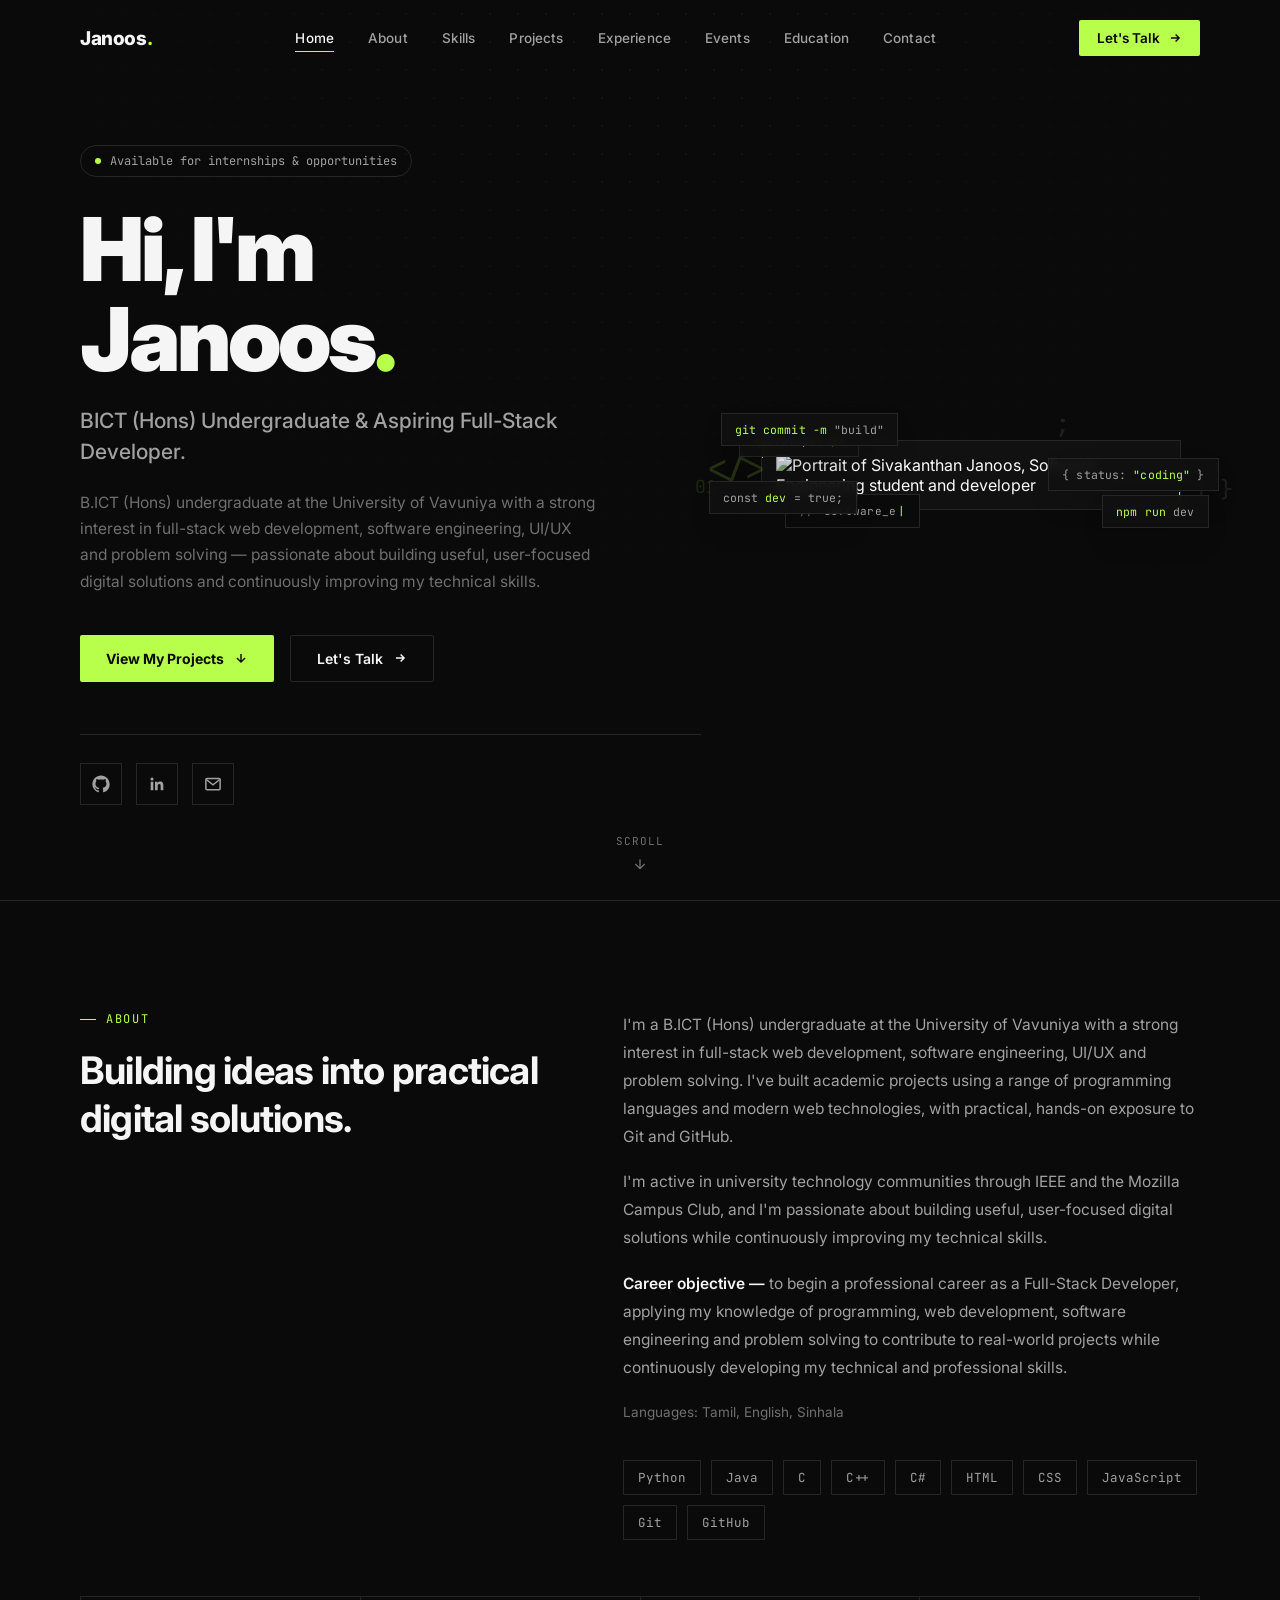
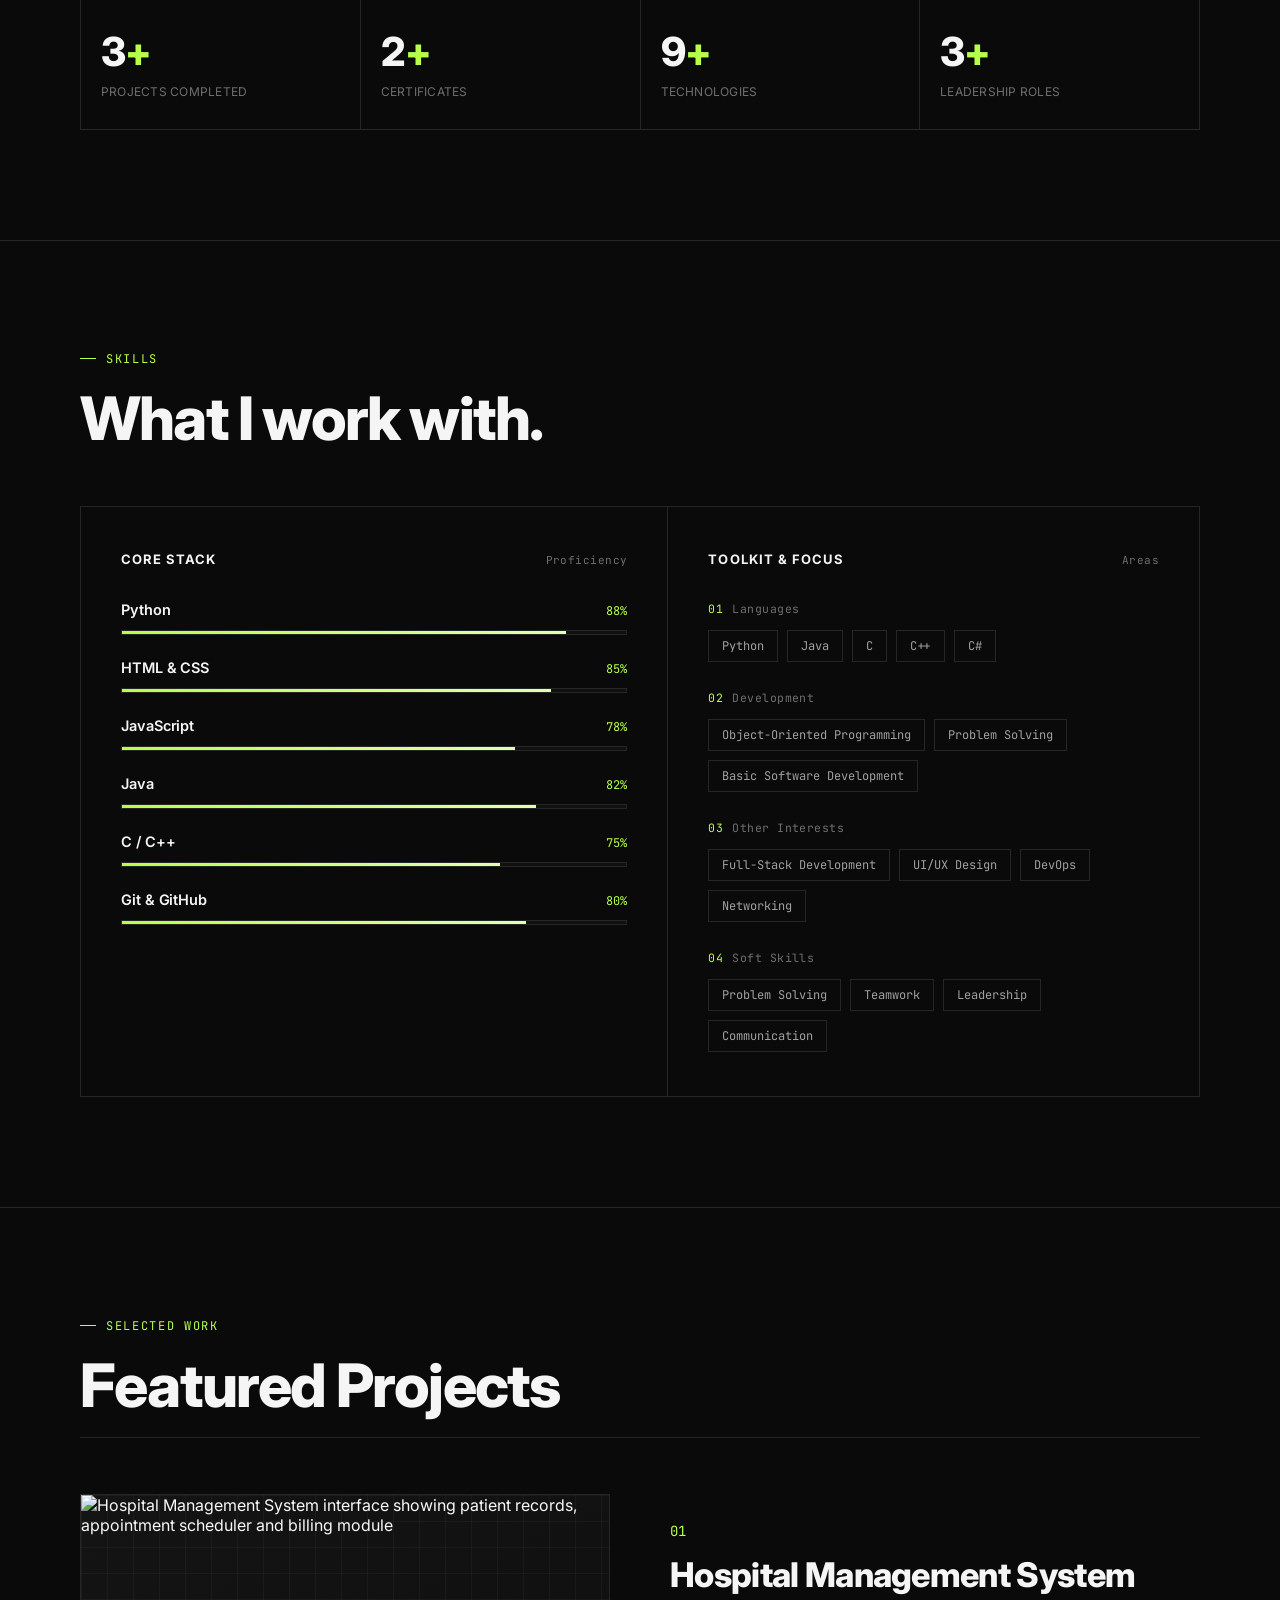
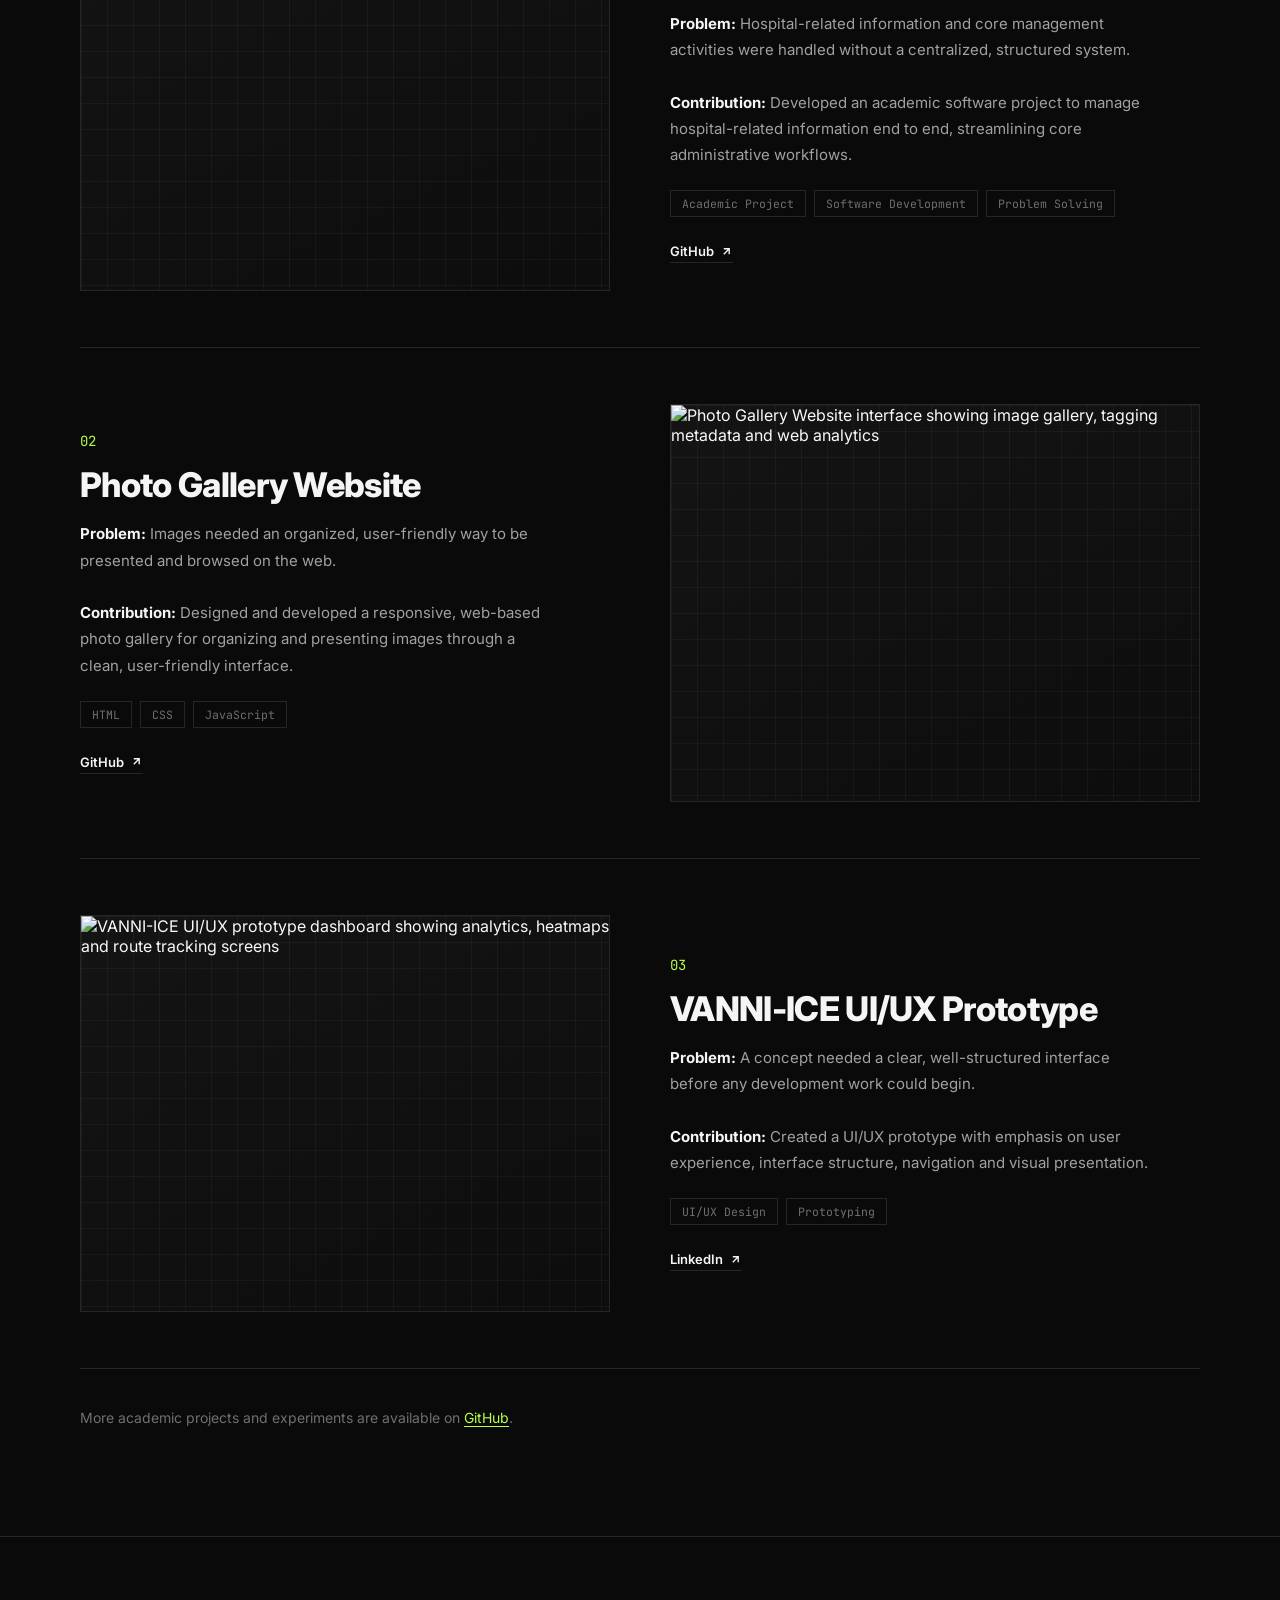
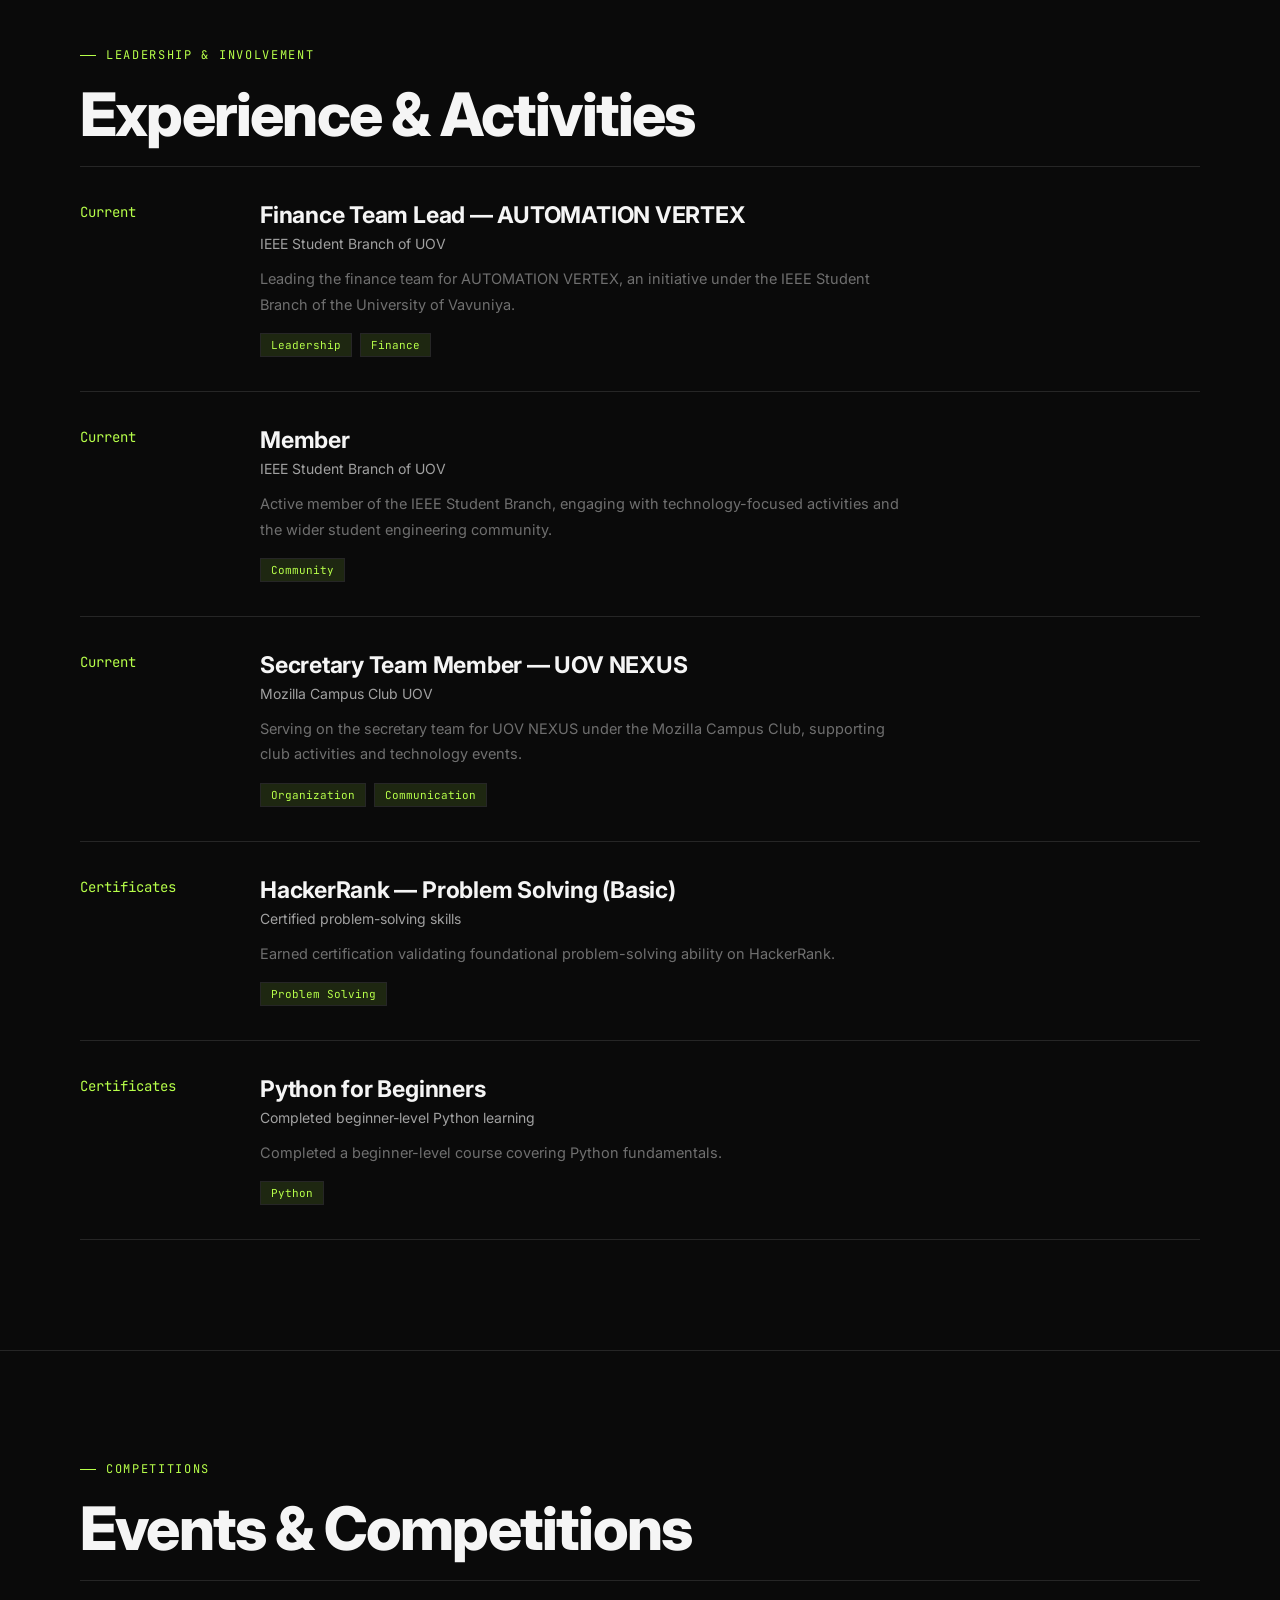
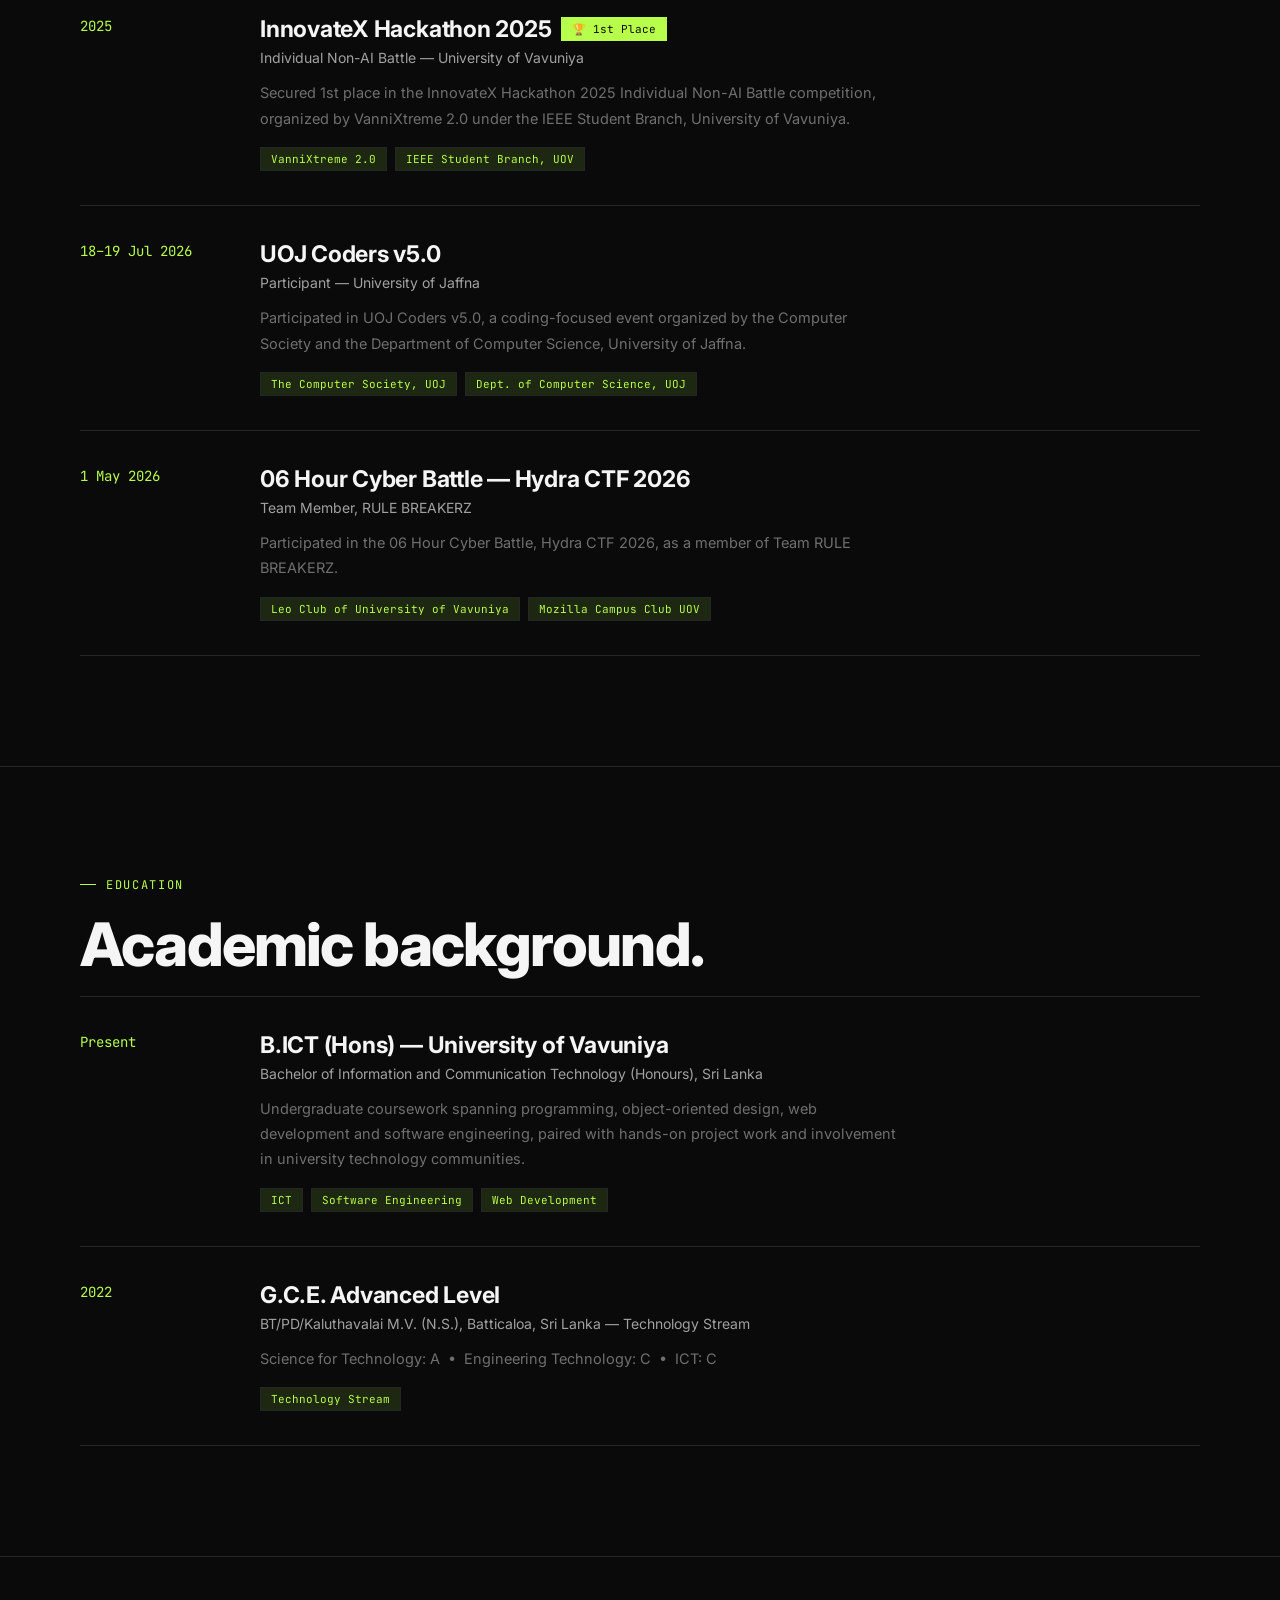
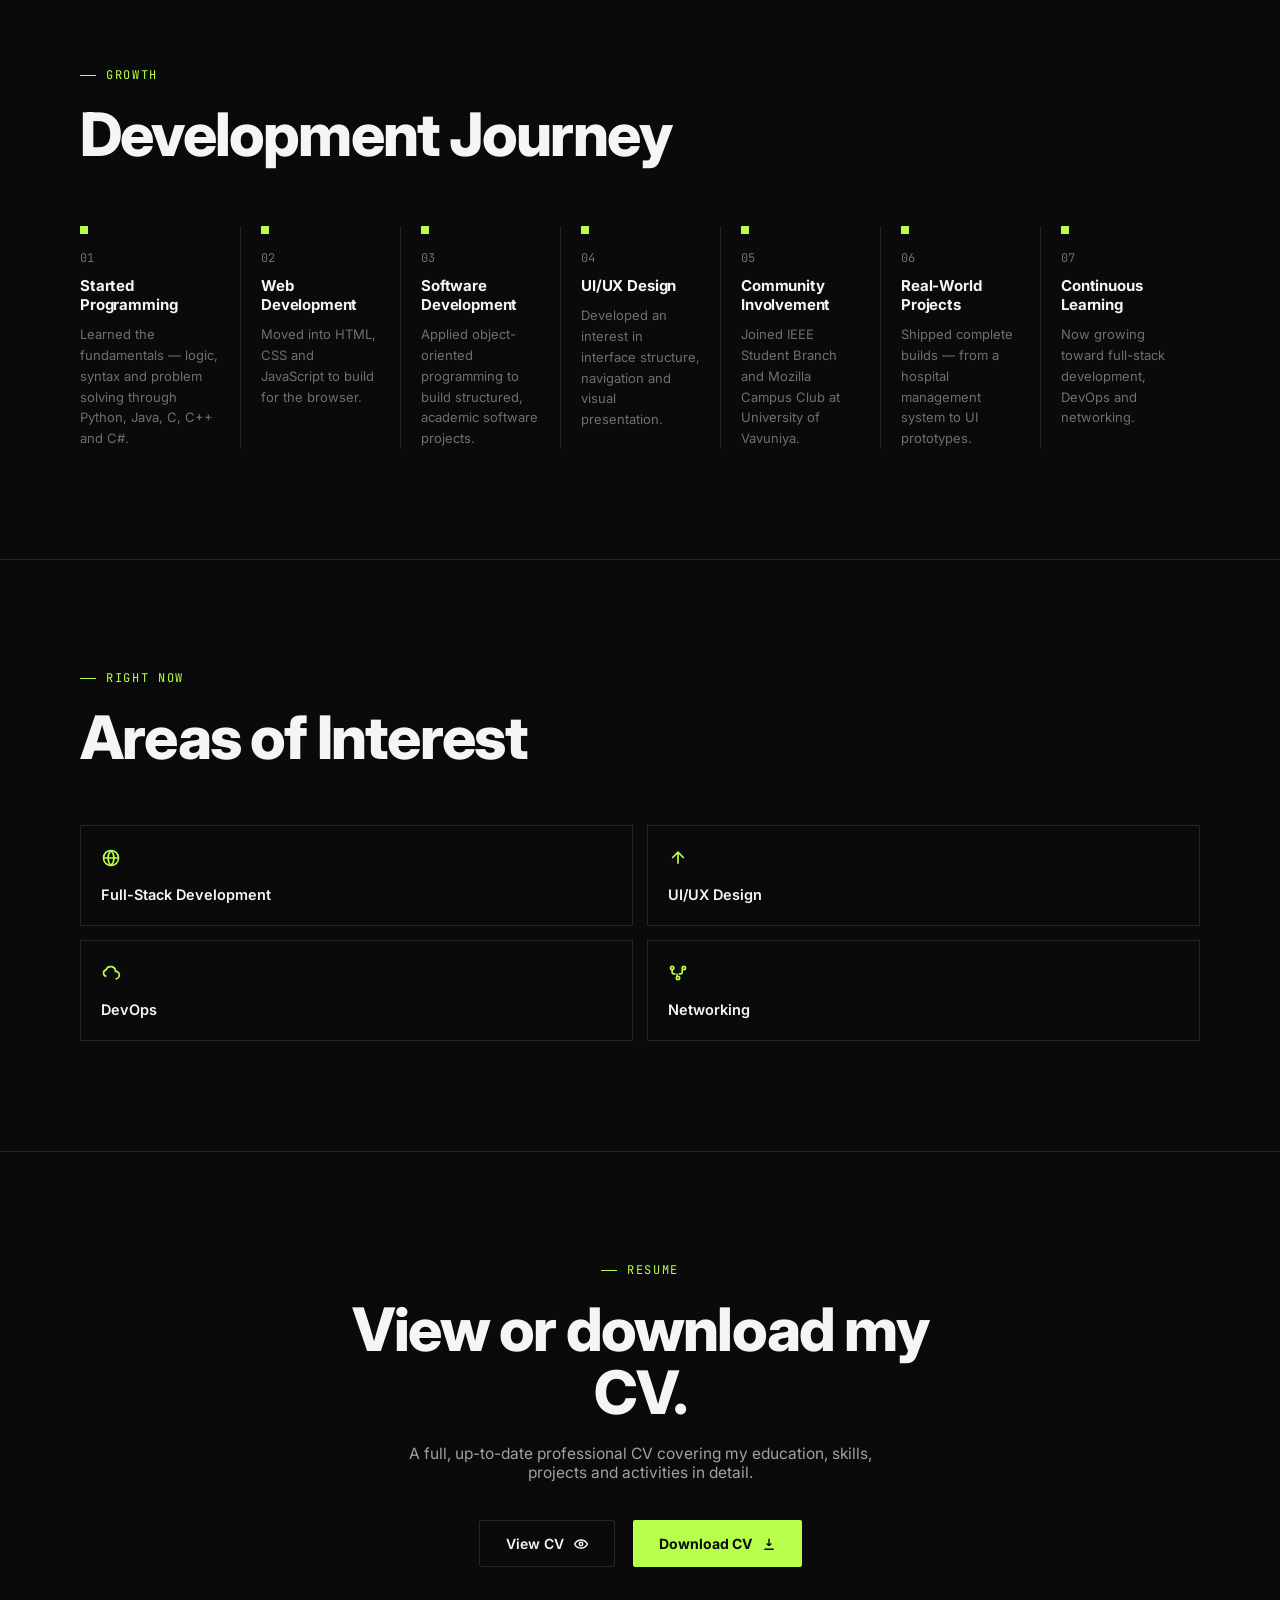
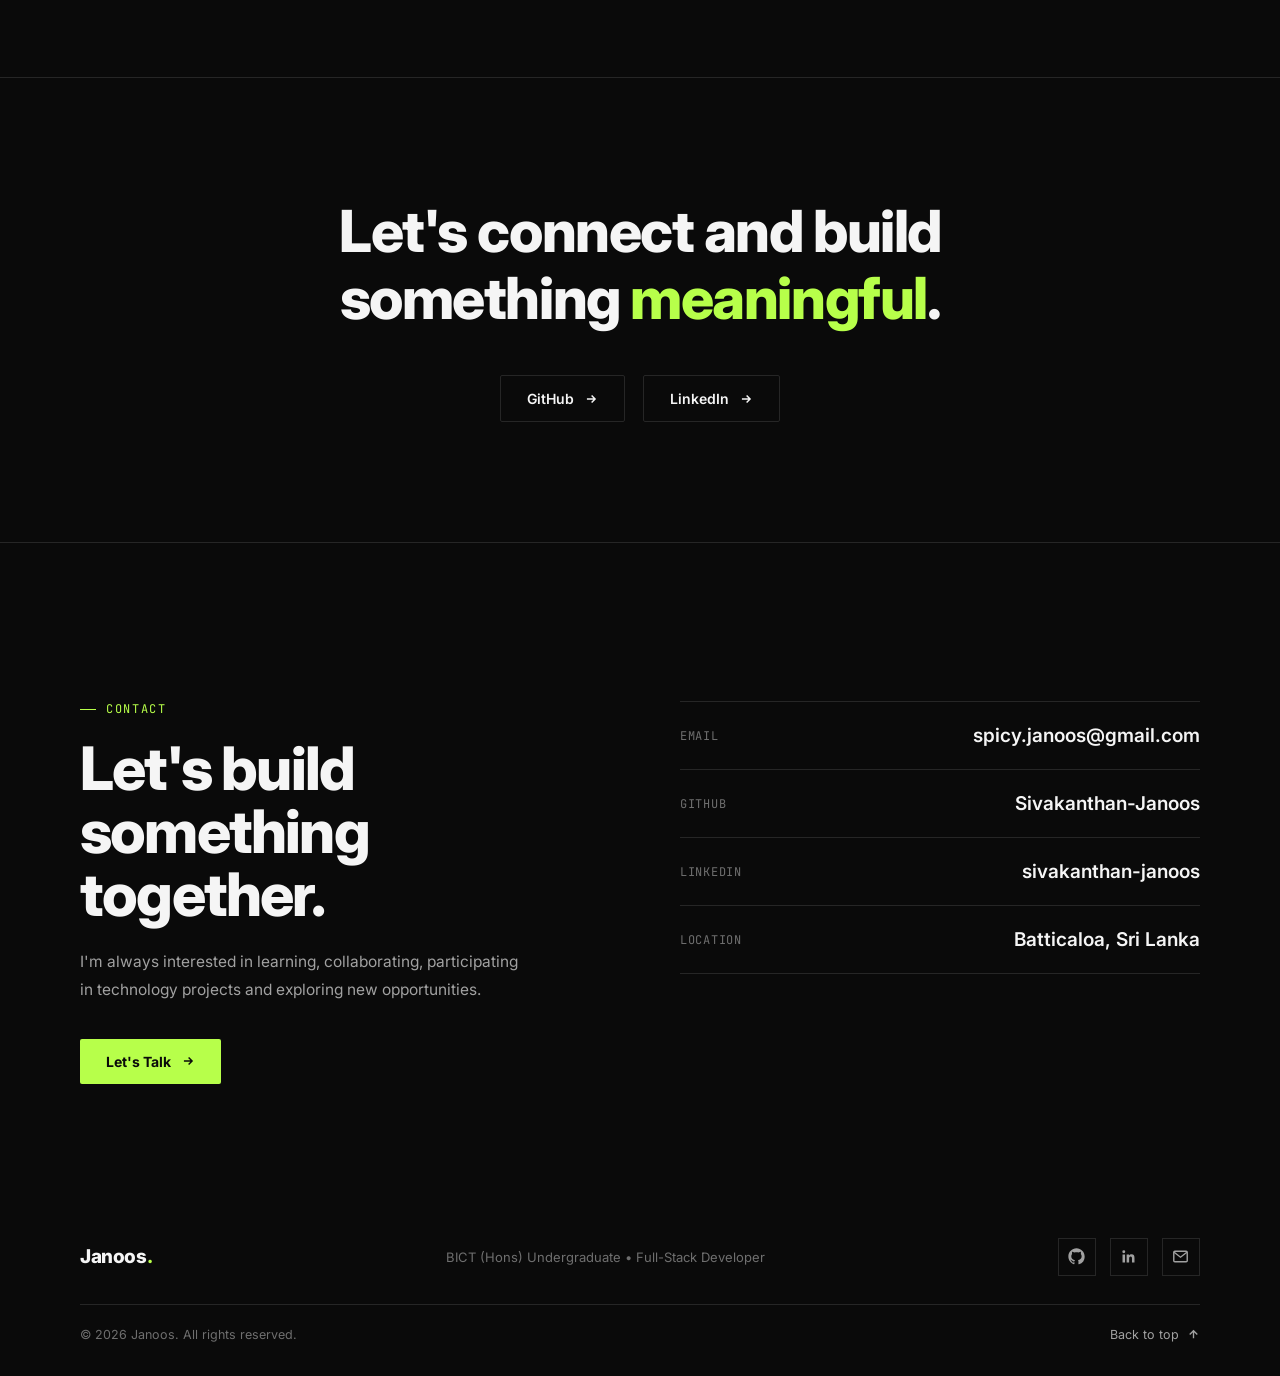
==== commit 9ae0d655: "Add files via upload" ====
--- a/index.html
+++ b/index.html
@@ -10,659 +10,7 @@
 <link rel="preconnect" href="https://fonts.gstatic.com" crossorigin>
 <link href="https://fonts.googleapis.com/css2?family=Inter:wght@400;500;600;700;800;900&family=JetBrains+Mono:wght@400;500;600&display=swap" rel="stylesheet">
 
-<style>
-  :root{
-    --bg:#0A0A0A;
-    --bg-2:#111111;
-    --card:#151515;
-    --text:#F5F5F5;
-    --text-2:#A1A1A1;
-    --muted:#6F6F6F;
-    --border:#262626;
-    --accent:#B7FF4A;
-    --accent-dim: rgba(183,255,74,0.12);
-  }
-
-  *{ box-sizing:border-box; margin:0; padding:0; }
-  html{ scroll-behavior:smooth; }
-
-  @media (prefers-reduced-motion: reduce){
-    html{ scroll-behavior:auto; }
-    *{ animation-duration:0.001ms !important; animation-iteration-count:1 !important; transition-duration:0.001ms !important; }
-  }
-
-  body{
-    background:var(--bg);
-    color:var(--text);
-    font-family:'Inter',-apple-system,BlinkMacSystemFont,'Segoe UI',sans-serif;
-    -webkit-font-smoothing:antialiased;
-    overflow-x:hidden;
-  }
-
-  ::selection{ background:var(--accent); color:#0A0A0A; }
-
-  a{ color:inherit; text-decoration:none; }
-  ul{ list-style:none; }
-  img{ max-width:100%; display:block; }
-
-  .mono{ font-family:'JetBrains Mono', ui-monospace, monospace; }
-
-  /* focus states */
-  a:focus-visible, button:focus-visible, input:focus-visible, textarea:focus-visible{
-    outline:2px solid var(--accent);
-    outline-offset:3px;
-    border-radius:2px;
-  }
-
-  .wrap{
-    width:100%;
-    max-width:1240px;
-    margin:0 auto;
-    padding:0 24px;
-  }
-
-  @media (min-width:768px){ .wrap{ padding:0 40px; } }
-  @media (min-width:1280px){ .wrap{ padding:0 60px; } }
-
-  /* dot grid texture */
-  .grid-tex{
-    position:fixed;
-    inset:0;
-    background-image: radial-gradient(circle, rgba(255,255,255,0.045) 1px, transparent 1px);
-    background-size: 28px 28px;
-    pointer-events:none;
-    z-index:0;
-    mask-image: radial-gradient(circle at 50% 0%, black 0%, transparent 75%);
-  }
-
-  section{ position:relative; z-index:1; }
-
-  /* ---------- NAV ---------- */
-  header#nav{
-    position:fixed; top:0; left:0; right:0; z-index:100;
-    border-bottom:1px solid transparent;
-    transition: background-color .4s ease, border-color .4s ease, backdrop-filter .4s ease;
-  }
-  header#nav.scrolled{
-    background:rgba(10,10,10,0.72);
-    backdrop-filter:blur(14px);
-    -webkit-backdrop-filter:blur(14px);
-    border-bottom:1px solid var(--border);
-  }
-  .nav-inner{
-    display:flex; align-items:center; justify-content:space-between;
-    height:76px;
-  }
-  .logo{
-    font-weight:800; font-size:19px; letter-spacing:-0.02em;
-  }
-  .logo .dot{ color:var(--accent); }
-
-  nav.links{ display:none; align-items:center; gap:2px; }
-  @media (min-width:1024px){ nav.links{ display:flex; } }
-
-  nav.links a{
-    position:relative;
-    font-size:13.5px;
-    font-weight:500;
-    color:var(--text-2);
-    padding:10px 16px;
-    letter-spacing:0.01em;
-    transition:color .25s ease;
-  }
-  nav.links a:hover{ color:var(--text); }
-  nav.links a.active{ color:var(--text); }
-  nav.links a.active::after{
-    content:'';
-    position:absolute;
-    left:16px; right:16px; bottom:4px;
-    height:1px;
-    background:var(--accent);
-  }
-
-  .talk-btn{
-    display:none;
-    align-items:center; gap:8px;
-    font-size:13.5px; font-weight:600;
-    color:#0A0A0A;
-    background:var(--accent);
-    padding:10px 18px;
-    border-radius:2px;
-    transition: transform .25s ease, box-shadow .25s ease;
-  }
-  @media (min-width:1024px){ .talk-btn{ display:inline-flex; } }
-  .talk-btn:hover{ transform:translateY(-1px); box-shadow:0 8px 24px -8px var(--accent-dim); }
-  .talk-btn svg{ transition:transform .25s ease; }
-  .talk-btn:hover svg{ transform:translateX(3px); }
-
-  .burger{
-    display:flex; flex-direction:column; gap:5px;
-    width:26px;
-    cursor:pointer;
-    background:none; border:none;
-    z-index:110;
-  }
-  @media (min-width:1024px){ .burger{ display:none; } }
-  .burger span{
-    height:1.5px; width:100%; background:var(--text);
-    transition:transform .3s ease, opacity .3s ease;
-  }
-  .burger.open span:nth-child(1){ transform:translateY(6.5px) rotate(45deg); }
-  .burger.open span:nth-child(2){ opacity:0; }
-  .burger.open span:nth-child(3){ transform:translateY(-6.5px) rotate(-45deg); }
-
-  #mobile-menu{
-    position:fixed; inset:0; z-index:99;
-    background:#0A0A0A;
-    display:flex; flex-direction:column;
-    padding:110px 32px 40px;
-    transform:translateY(-100%);
-    transition:transform .45s cubic-bezier(.6,0,.2,1);
-  }
-  #mobile-menu.open{ transform:translateY(0); }
-  #mobile-menu a{
-    font-size:30px; font-weight:700; padding:14px 0;
-    border-bottom:1px solid var(--border);
-    color:var(--text);
-  }
-  #mobile-menu .talk-btn{ display:inline-flex; margin-top:28px; width:fit-content; }
-
-  /* ---------- SHARED ---------- */
-  .eyebrow{
-    font-family:'JetBrains Mono', monospace;
-    font-size:12px;
-    letter-spacing:0.14em;
-    text-transform:uppercase;
-    color:var(--accent);
-    display:flex; align-items:center; gap:10px;
-    margin-bottom:20px;
-  }
-  .eyebrow::before{ content:''; width:16px; height:1px; background:var(--accent); }
-
-  .section-pad{ padding:110px 0; }
-  @media (max-width:767px){ .section-pad{ padding:72px 0; } }
-
-  .h2{
-    font-size:44px;
-    font-weight:800;
-    letter-spacing:-0.03em;
-    line-height:1.05;
-  }
-  @media (min-width:768px){ .h2{ font-size:60px; } }
-
-  .divider{ border-top:1px solid var(--border); }
-
-  .reveal{ opacity:0; transform:translateY(28px); transition:opacity .8s cubic-bezier(.2,.6,.2,1), transform .8s cubic-bezier(.2,.6,.2,1); }
-  .reveal.in{ opacity:1; transform:translateY(0); }
-  .reveal-delay-1.in{ transition-delay:.08s; }
-  .reveal-delay-2.in{ transition-delay:.16s; }
-  .reveal-delay-3.in{ transition-delay:.24s; }
-  .reveal-delay-4.in{ transition-delay:.32s; }
-
-  .btn-outline{
-    display:inline-flex; align-items:center; gap:10px;
-    border:1px solid var(--border);
-    padding:14px 26px;
-    font-size:14px; font-weight:600;
-    border-radius:2px;
-    color:var(--text);
-    transition:border-color .25s ease, transform .25s ease, background .25s ease;
-  }
-  .btn-outline:hover{ border-color:var(--accent); transform:translateY(-2px); background:rgba(183,255,74,0.04); }
-  .btn-outline svg{ transition:transform .25s ease; }
-  .btn-outline:hover svg{ transform:translateX(4px); }
-
-  .btn-fill{
-    display:inline-flex; align-items:center; gap:10px;
-    background:var(--accent);
-    color:#0A0A0A;
-    padding:14px 26px;
-    font-size:14px; font-weight:700;
-    border-radius:2px;
-    transition:transform .25s ease, box-shadow .25s ease;
-  }
-  .btn-fill:hover{ transform:translateY(-2px); box-shadow:0 10px 30px -10px var(--accent-dim); }
-  .btn-fill svg{ transition:transform .25s ease; }
-  .btn-fill:hover svg{ transform:translateX(4px); }
-
-  /* ---------- HERO ---------- */
-  #hero{
-    min-height:100svh;
-    display:flex; align-items:center;
-    padding-top:110px; padding-bottom:60px;
-    position:relative;
-  }
-  .hero-grid{
-    display:grid; grid-template-columns:1fr;
-    gap:56px;
-    align-items:center;
-  }
-  @media (min-width:1024px){ .hero-grid{ grid-template-columns:1.15fr 0.85fr; gap:40px; } }
-
-  .avail{
-    display:inline-flex; align-items:center; gap:9px;
-    font-family:'JetBrains Mono', monospace;
-    font-size:12px; color:var(--text-2);
-    border:1px solid var(--border);
-    padding:7px 14px;
-    border-radius:100px;
-    margin-bottom:28px;
-  }
-  .avail .pulse{
-    width:6px; height:6px; border-radius:50%;
-    background:var(--accent);
-    box-shadow:0 0 0 0 rgba(183,255,74,0.6);
-    animation:pulse 2s infinite;
-  }
-  @keyframes pulse{
-    0%{ box-shadow:0 0 0 0 rgba(183,255,74,0.5); }
-    70%{ box-shadow:0 0 0 8px rgba(183,255,74,0); }
-    100%{ box-shadow:0 0 0 0 rgba(183,255,74,0); }
-  }
-
-  .hero-h1{
-    font-size:52px;
-    font-weight:900;
-    letter-spacing:-0.035em;
-    line-height:1.02;
-  }
-  @media (min-width:640px){ .hero-h1{ font-size:74px; } }
-  @media (min-width:1024px){ .hero-h1{ font-size:88px; } }
-  .hero-h1 .accent-word{ color:var(--accent); }
-
-  .hero-role{
-    font-size:18px;
-    color:var(--text-2);
-    font-weight:500;
-    margin-top:20px;
-    max-width:560px;
-    line-height:1.5;
-  }
-  @media (min-width:768px){ .hero-role{ font-size:21px; } }
-
-  .hero-para{
-    margin-top:22px;
-    color:var(--muted);
-    font-size:15.5px;
-    line-height:1.7;
-    max-width:520px;
-  }
-
-  .hero-cta{ display:flex; flex-wrap:wrap; gap:16px; margin-top:40px; }
-
-  .hero-meta{
-    display:flex; flex-wrap:wrap; align-items:center; gap:14px;
-    margin-top:52px;
-    padding-top:28px;
-    border-top:1px solid var(--border);
-  }
-  .hero-meta .icon-link{
-    display:flex; align-items:center; justify-content:center;
-    width:42px; height:42px;
-    border:1px solid var(--border);
-    color:var(--text-2);
-    transition:color .25s ease, border-color .25s ease, transform .25s ease;
-  }
-  .hero-meta .icon-link:hover{ color:var(--accent); border-color:var(--accent); transform:translateY(-2px); }
-
-  .portrait-wrap{
-    position:relative;
-    max-width:420px;
-    margin:0 auto;
-  }
-  .portrait-frame{
-    position:relative;
-    border:1px solid var(--border);
-    padding:14px;
-    background:var(--bg-2);
-  }
-  .portrait-frame img{
-    width:100%;
-    filter:grayscale(55%) contrast(1.05);
-    transition:filter .5s ease;
-  }
-  .portrait-frame:hover img{ filter:grayscale(15%) contrast(1.05); }
-  .portrait-corner{
-    position:absolute; width:18px; height:18px;
-    border-color:var(--accent); border-style:solid;
-  }
-  .portrait-corner.tl{ top:-1px; left:-1px; border-width:2px 0 0 2px; }
-  .portrait-corner.br{ bottom:-1px; right:-1px; border-width:0 2px 2px 0; }
-
-  .portrait-tag{
-    position:absolute; bottom:-18px; left:24px;
-    background:var(--bg);
-    border:1px solid var(--border);
-    padding:9px 14px;
-    font-family:'JetBrains Mono', monospace;
-    font-size:11px;
-    color:var(--text-2);
-    letter-spacing:0.03em;
-    z-index:4;
-    white-space:nowrap;
-  }
-  .portrait-tag .tw-prefix{ color:var(--muted); margin-right:2px; }
-  .portrait-tag .tw-cursor{
-    color:var(--accent);
-    margin-left:1px;
-    animation: twBlink 1s step-start infinite;
-  }
-  @keyframes twBlink{ 50%{ opacity:0; } }
-
-  /* scanning line sweep across the portrait */
-  .portrait-frame{ overflow:hidden; }
-  .scan-line{
-    position:absolute; left:14px; right:14px; top:14px; height:1px;
-    background:linear-gradient(90deg, transparent, var(--accent), transparent);
-    opacity:0;
-    pointer-events:none;
-    z-index:2;
-    animation: scanMove 3.6s ease-in-out infinite;
-    box-shadow:0 0 8px 1px var(--accent);
-  }
-  @keyframes scanMove{
-    0%{ top:14px; opacity:0; }
-    8%{ opacity:0.7; }
-    50%{ opacity:0.4; }
-    92%{ opacity:0.7; }
-    100%{ top:calc(100% - 15px); opacity:0; }
-  }
-
-  /* floating code chips around the portrait */
-  .code-chip{
-    position:absolute;
-    font-family:'JetBrains Mono', monospace;
-    font-size:11.5px;
-    color:var(--accent);
-    background:rgba(17,17,17,0.92);
-    border:1px solid var(--border);
-    padding:8px 13px;
-    letter-spacing:0.01em;
-    box-shadow:0 14px 32px -14px rgba(0,0,0,0.7);
-    white-space:nowrap;
-    z-index:5;
-    animation: chipFloat 4.5s ease-in-out infinite;
-    backdrop-filter:blur(6px);
-  }
-  .code-chip .dim{ color:var(--text-2); }
-  .chip-1{ top:-16px; left:-22px; animation-delay:0s; }
-  .chip-2{ top:26%; right:-38px; color:var(--text-2); animation-delay:.9s; }
-  .chip-3{ bottom:64px; left:-40px; animation-delay:1.8s; }
-  @keyframes chipFloat{
-    0%,100%{ transform:translateY(0); }
-    50%{ transform:translateY(-9px); }
-  }
-  @media (max-width:900px){
-    .code-chip{ display:none; }
-  }
-
-  @media (prefers-reduced-motion: reduce){
-    .scan-line, .code-chip{ animation:none !important; opacity:0 !important; display:none; }
-    .portrait-tag .tw-cursor{ animation:none !important; }
-  }
-
-  .scroll-cue{
-    position:absolute;
-    bottom:28px; left:0; right:0;
-    display:none;
-    justify-content:center;
-  }
-  @media (min-width:768px){ .scroll-cue{ display:flex; } }
-  .scroll-cue a{
-    display:flex; flex-direction:column; align-items:center; gap:8px;
-    font-family:'JetBrains Mono', monospace; font-size:11px;
-    color:var(--muted); letter-spacing:0.1em;
-  }
-  .scroll-cue svg{ animation:bob 2s ease-in-out infinite; }
-  @keyframes bob{ 0%,100%{ transform:translateY(0);} 50%{ transform:translateY(6px);} }
-
-  /* ---------- ABOUT ---------- */
-  .about-grid{
-    display:grid; grid-template-columns:1fr; gap:60px;
-  }
-  @media (min-width:1024px){ .about-grid{ grid-template-columns:0.9fr 1.1fr; gap:70px; } }
-
-  .about-lead{ font-size:30px; font-weight:700; letter-spacing:-0.02em; line-height:1.25; }
-  @media (min-width:768px){ .about-lead{ font-size:38px; } }
-
-  .about-body p{ color:var(--text-2); font-size:15.5px; line-height:1.8; margin-bottom:18px; }
-  .about-body p:last-child{ margin-bottom:0; }
-
-  .tech-chip-row{ display:flex; flex-wrap:wrap; gap:10px; margin-top:36px; }
-  .tech-chip{
-    font-family:'JetBrains Mono', monospace;
-    font-size:12.5px;
-    color:var(--text-2);
-    border:1px solid var(--border);
-    padding:8px 14px;
-    transition:border-color .2s ease, color .2s ease;
-  }
-  .tech-chip:hover{ border-color:var(--accent); color:var(--text); }
-
-  .stats-grid{
-    display:grid; grid-template-columns:repeat(2,1fr);
-    gap:1px;
-    background:var(--border);
-    border:1px solid var(--border);
-    margin-top:56px;
-  }
-  @media (min-width:640px){ .stats-grid{ grid-template-columns:repeat(4,1fr); } }
-  .stat-cell{ background:var(--bg); padding:30px 20px; }
-  .stat-num{ font-size:40px; font-weight:800; letter-spacing:-0.02em; }
-  .stat-num .accent-word{ color:var(--accent); }
-  .stat-label{ font-size:12px; color:var(--muted); margin-top:8px; letter-spacing:0.02em; }
-
-  /* ---------- SKILLS ---------- */
-  .skills-grid{
-    display:grid; grid-template-columns:1fr; gap:1px;
-    background:var(--border); border:1px solid var(--border);
-    margin-top:56px;
-  }
-  @media (min-width:768px){ .skills-grid{ grid-template-columns:repeat(2,1fr); } }
-  @media (min-width:1200px){ .skills-grid{ grid-template-columns:repeat(3,1fr); } }
-
-  .skill-block{ background:var(--bg); padding:36px 32px; transition:background .3s ease; }
-  .skill-block:hover{ background:var(--bg-2); }
-  .skill-num{ font-family:'JetBrains Mono', monospace; color:var(--accent); font-size:13px; margin-bottom:16px; }
-  .skill-title{ font-size:19px; font-weight:700; margin-bottom:18px; letter-spacing:-0.01em; }
-  .skill-list li{
-    font-size:14px; color:var(--text-2);
-    padding:9px 0;
-    border-top:1px solid var(--border);
-    display:flex; align-items:center; gap:10px;
-  }
-  .skill-list li:first-child{ border-top:none; }
-  .skill-list li::before{ content:''; width:4px; height:4px; background:var(--muted); flex-shrink:0; }
-
-  /* ---------- PROJECTS ---------- */
-  .project-row{
-    display:grid; grid-template-columns:1fr; gap:36px;
-    padding:56px 0;
-    border-top:1px solid var(--border);
-    align-items:center;
-  }
-  .project-row:last-child{ border-bottom:1px solid var(--border); }
-  @media (min-width:900px){
-    .project-row{ grid-template-columns:1fr 1fr; gap:60px; }
-    .project-row.flip .p-media{ order:2; }
-    .project-row.flip .p-info{ order:1; }
-  }
-
-  .p-media{
-    position:relative;
-    border:1px solid var(--border);
-    aspect-ratio:4/3;
-    background:linear-gradient(155deg, #141414, #0d0d0d);
-    overflow:hidden;
-    display:flex; align-items:center; justify-content:center;
-  }
-  .p-media::before{
-    content:'';
-    position:absolute; inset:0;
-    background-image: linear-gradient(rgba(255,255,255,0.04) 1px, transparent 1px), linear-gradient(90deg, rgba(255,255,255,0.04) 1px, transparent 1px);
-    background-size:26px 26px;
-    z-index:0;
-  }
-  .p-media .p-glyph{
-    position:relative; z-index:1;
-    font-family:'JetBrains Mono', monospace;
-    font-size:15px; color:var(--muted);
-    letter-spacing:0.05em;
-  }
-  .p-media img{
-    position:relative; z-index:1;
-    width:100%; height:100%;
-    object-fit:cover; object-position:top center;
-    display:block;
-    filter:saturate(0.92) contrast(1.03);
-  }
-  .project-row:hover .p-media{ border-color:var(--accent); }
-  .project-row .p-media-inner-scale{ width:100%; height:100%; transition:transform .6s cubic-bezier(.2,.7,.2,1); }
-  .project-row:hover .p-media-inner-scale{ transform:scale(1.04); }
-
-  .p-num{ font-family:'JetBrains Mono', monospace; color:var(--accent); font-size:14px; }
-  .p-title{ font-size:28px; font-weight:800; letter-spacing:-0.02em; margin-top:14px; }
-  @media (min-width:768px){ .p-title{ font-size:34px; } }
-  .p-desc{ color:var(--text-2); font-size:15px; line-height:1.75; margin-top:16px; max-width:480px; }
-  .p-tags{ display:flex; flex-wrap:wrap; gap:8px; margin-top:22px; }
-  .p-tag{ font-family:'JetBrains Mono', monospace; font-size:11.5px; color:var(--muted); border:1px solid var(--border); padding:5px 11px; }
-  .p-links{ display:flex; gap:14px; margin-top:26px; }
-  .p-link{
-    display:inline-flex; align-items:center; gap:6px;
-    font-size:13px; font-weight:600; color:var(--text);
-    border-bottom:1px solid var(--border);
-    padding-bottom:3px;
-    transition:border-color .2s ease, color .2s ease;
-  }
-  .p-link:hover{ color:var(--accent); border-color:var(--accent); }
-  .p-link svg{ transition:transform .2s ease; }
-  .p-link:hover svg{ transform:translate(2px,-2px); }
-
-  /* ---------- TIMELINE (events / education / experience) ---------- */
-  .tl-item{
-    display:grid; grid-template-columns:100px 1fr; gap:24px;
-    padding:34px 0;
-    border-top:1px solid var(--border);
-  }
-  @media (min-width:768px){ .tl-item{ grid-template-columns:140px 1fr; gap:40px; } }
-  .tl-item:last-child{ border-bottom:1px solid var(--border); }
-  .tl-year{ font-family:'JetBrains Mono', monospace; color:var(--accent); font-size:14px; padding-top:2px; }
-  .tl-title{ font-size:20px; font-weight:700; letter-spacing:-0.01em; }
-  @media (min-width:768px){ .tl-title{ font-size:23px; } }
-  .tl-org{ color:var(--text-2); font-size:14px; margin-top:6px; }
-  .tl-desc{ color:var(--muted); font-size:14.5px; line-height:1.75; margin-top:14px; max-width:640px; }
-  .tl-tags{ display:flex; flex-wrap:wrap; gap:8px; margin-top:16px; }
-  .tl-badge{
-    font-family:'JetBrains Mono', monospace; font-size:11px;
-    color:var(--accent); border:1px solid var(--border);
-    background:var(--accent-dim);
-    padding:4px 10px;
-  }
-
-  /* ---------- JOURNEY (horizontal desktop) ---------- */
-  .journey-track{
-    display:grid; grid-template-columns:1fr; gap:0;
-    margin-top:60px;
-  }
-  @media (min-width:900px){ .journey-track{ grid-template-columns:repeat(7,1fr); } }
-
-  .journey-item{
-    padding:26px 22px 26px 0;
-    border-top:1px solid var(--border);
-    position:relative;
-  }
-  @media (min-width:900px){
-    .journey-item{ border-top:none; border-left:1px solid var(--border); padding:0 20px; }
-    .journey-item:first-child{ border-left:none; padding-left:0; }
-  }
-  .journey-dot{ width:8px; height:8px; background:var(--accent); margin-bottom:16px; }
-  .journey-num{ font-family:'JetBrains Mono', monospace; font-size:12px; color:var(--muted); margin-bottom:10px; }
-  .journey-title{ font-size:15px; font-weight:700; letter-spacing:-0.01em; margin-bottom:10px; }
-  .journey-desc{ font-size:13px; color:var(--muted); line-height:1.6; }
-
-  /* ---------- LEARNING ---------- */
-  .learn-grid{
-    display:grid; grid-template-columns:repeat(2,1fr); gap:14px;
-    margin-top:56px;
-  }
-  @media (min-width:640px){ .learn-grid{ grid-template-columns:repeat(3,1fr); } }
-  @media (min-width:1024px){ .learn-grid{ grid-template-columns:repeat(4,1fr); } }
-
-  .learn-card{
-    border:1px solid var(--border);
-    padding:22px 20px;
-    transition: border-color .25s ease, transform .25s ease, background .25s ease;
-  }
-  .learn-card:hover{ border-color:var(--accent); transform:translateY(-4px); background:var(--bg-2); }
-  .learn-card .lc-icon{ color:var(--accent); margin-bottom:14px; }
-  .learn-card .lc-title{ font-size:14.5px; font-weight:600; }
-
-  /* ---------- SOCIAL CTA ---------- */
-  #social-cta{
-    padding:120px 0;
-    text-align:center;
-    border-top:1px solid var(--border);
-    border-bottom:1px solid var(--border);
-  }
-  .cta-h{
-    font-size:38px; font-weight:800; letter-spacing:-0.025em; line-height:1.15;
-    max-width:820px; margin:0 auto;
-  }
-  @media (min-width:768px){ .cta-h{ font-size:58px; } }
-  .cta-h .accent-word{ color:var(--accent); }
-  .cta-btns{ display:flex; flex-wrap:wrap; justify-content:center; gap:18px; margin-top:44px; }
-
-  /* ---------- CONTACT ---------- */
-  .contact-grid{ display:grid; grid-template-columns:1fr; gap:50px; margin-top:48px; }
-  @media (min-width:1024px){ .contact-grid{ grid-template-columns:1fr 1fr; gap:80px; } }
-
-  .contact-row{
-    display:flex; align-items:center; justify-content:space-between;
-    padding:22px 0; border-top:1px solid var(--border);
-  }
-  .contact-row:last-child{ border-bottom:1px solid var(--border); }
-  .contact-label{ font-size:12px; color:var(--muted); font-family:'JetBrains Mono', monospace; letter-spacing:0.06em; }
-  .contact-value{ font-size:17px; font-weight:600; display:flex; align-items:center; gap:8px; }
-  .contact-value:hover{ color:var(--accent); }
-  @media (min-width:640px){ .contact-value{ font-size:19px; } }
-
-  /* ---------- FOOTER ---------- */
-  footer{ padding:44px 0 34px; }
-  .footer-top{
-    display:flex; flex-direction:column; gap:22px;
-    padding-bottom:28px; border-bottom:1px solid var(--border);
-  }
-  @media (min-width:768px){ .footer-top{ flex-direction:row; align-items:center; justify-content:space-between; } }
-  .footer-mid{ font-size:13px; color:var(--muted); }
-  .footer-links{ display:flex; align-items:center; gap:14px; }
-  .footer-links .icon-link{
-    display:flex; align-items:center; justify-content:center;
-    width:38px; height:38px;
-    border:1px solid var(--border);
-    color:var(--text-2);
-    transition:color .25s ease, border-color .25s ease, transform .25s ease;
-  }
-  .footer-links .icon-link:hover{ color:var(--accent); border-color:var(--accent); transform:translateY(-2px); }
-  .footer-bottom{
-    display:flex; flex-direction:column; gap:14px;
-    padding-top:22px;
-  }
-  @media (min-width:768px){ .footer-bottom{ flex-direction:row; align-items:center; justify-content:space-between; } }
-  .footer-copy{ font-size:12.5px; color:var(--muted); }
-  .to-top{
-    display:inline-flex; align-items:center; gap:8px;
-    font-size:12.5px; color:var(--text-2);
-    transition:color .2s ease;
-  }
-  .to-top:hover{ color:var(--accent); }
-
-  /* section number tag used as signature motif */
-  .sec-index{
-    font-family:'JetBrains Mono', monospace;
-    font-size:12px;
-    color:var(--muted);
-  }
-</style>
+<link rel="stylesheet" href="styles.css">
 </head>
 <body>
 
@@ -752,9 +100,16 @@
             <img src="assets/portrait.png" alt="Portrait of Sivakanthan Janoos, Software Engineering student and developer" />
           </div>
 
+          <div class="code-symbol symbol-1" aria-hidden="true">&lt;/&gt;</div>
+          <div class="code-symbol symbol-2" aria-hidden="true">{ }</div>
+          <div class="code-symbol symbol-3" aria-hidden="true">01</div>
+          <div class="code-symbol symbol-4" aria-hidden="true">;</div>
+
           <div class="code-chip chip-1" aria-hidden="true">&lt;<span class="dim">Developer</span> /&gt;</div>
           <div class="code-chip chip-2" aria-hidden="true">{ status: <span style="color:var(--accent);">"coding"</span> }</div>
           <div class="code-chip chip-3" aria-hidden="true">git commit -m <span class="dim">"build"</span></div>
+          <div class="code-chip chip-4" aria-hidden="true">npm run <span class="dim">dev</span></div>
+          <div class="code-chip chip-5" aria-hidden="true">const <span style="color:var(--accent);">dev</span> = true;</div>
 
           <div class="portrait-tag"><span class="tw-prefix">//</span><span id="typewriter"></span><span class="tw-cursor">|</span></div>
         </div>
@@ -831,48 +186,69 @@
       <h2 class="h2">What I work with.</h2>
     </div>
 
-    <div class="skills-grid reveal reveal-delay-1">
-      <div class="skill-block">
-        <div class="skill-num">01</div>
-        <div class="skill-title">Programming Languages</div>
-        <ul class="skill-list">
-          <li>Python</li><li>Java</li><li>C</li><li>C++</li><li>C#</li>
-        </ul>
-      </div>
-      <div class="skill-block">
-        <div class="skill-num">02</div>
-        <div class="skill-title">Web Development</div>
-        <ul class="skill-list">
-          <li>HTML</li><li>CSS</li><li>JavaScript</li>
-        </ul>
-      </div>
-      <div class="skill-block">
-        <div class="skill-num">03</div>
-        <div class="skill-title">Version Control</div>
-        <ul class="skill-list">
-          <li>Git</li><li>GitHub</li>
-        </ul>
-      </div>
-      <div class="skill-block">
-        <div class="skill-num">04</div>
-        <div class="skill-title">Development</div>
-        <ul class="skill-list">
-          <li>Object-Oriented Programming</li><li>Problem Solving</li><li>Basic Software Development</li>
-        </ul>
-      </div>
-      <div class="skill-block">
-        <div class="skill-num">05</div>
-        <div class="skill-title">Other Interests</div>
-        <ul class="skill-list">
-          <li>Full-Stack Development</li><li>UI/UX Design</li><li>DevOps</li><li>Networking</li>
-        </ul>
-      </div>
-      <div class="skill-block">
-        <div class="skill-num">06</div>
-        <div class="skill-title">Soft Skills</div>
-        <ul class="skill-list">
-          <li>Problem Solving</li><li>Teamwork</li><li>Leadership</li><li>Communication</li>
-        </ul>
+    <div class="skills-layout reveal reveal-delay-1">
+      <div class="skills-panel">
+        <div class="skills-panel-head">
+          <div class="skills-panel-title">Core Stack</div>
+          <div class="skills-panel-note">Proficiency</div>
+        </div>
+
+        <div class="skill-bar-item" data-progress="88">
+          <div class="skill-bar-top"><span class="skill-bar-name">Python</span><span class="skill-bar-pct">0%</span></div>
+          <div class="skill-bar-track"><div class="skill-bar-fill"></div></div>
+        </div>
+        <div class="skill-bar-item" data-progress="85">
+          <div class="skill-bar-top"><span class="skill-bar-name">HTML &amp; CSS</span><span class="skill-bar-pct">0%</span></div>
+          <div class="skill-bar-track"><div class="skill-bar-fill"></div></div>
+        </div>
+        <div class="skill-bar-item" data-progress="78">
+          <div class="skill-bar-top"><span class="skill-bar-name">JavaScript</span><span class="skill-bar-pct">0%</span></div>
+          <div class="skill-bar-track"><div class="skill-bar-fill"></div></div>
+        </div>
+        <div class="skill-bar-item" data-progress="82">
+          <div class="skill-bar-top"><span class="skill-bar-name">Java</span><span class="skill-bar-pct">0%</span></div>
+          <div class="skill-bar-track"><div class="skill-bar-fill"></div></div>
+        </div>
+        <div class="skill-bar-item" data-progress="75">
+          <div class="skill-bar-top"><span class="skill-bar-name">C / C++</span><span class="skill-bar-pct">0%</span></div>
+          <div class="skill-bar-track"><div class="skill-bar-fill"></div></div>
+        </div>
+        <div class="skill-bar-item" data-progress="80">
+          <div class="skill-bar-top"><span class="skill-bar-name">Git &amp; GitHub</span><span class="skill-bar-pct">0%</span></div>
+          <div class="skill-bar-track"><div class="skill-bar-fill"></div></div>
+        </div>
+      </div>
+
+      <div class="skills-panel">
+        <div class="skills-panel-head">
+          <div class="skills-panel-title">Toolkit &amp; Focus</div>
+          <div class="skills-panel-note">Areas</div>
+        </div>
+
+        <div class="skill-group">
+          <div class="skill-group-label"><span class="n">01</span> Languages</div>
+          <div class="skill-pill-row">
+            <span class="skill-pill">Python</span><span class="skill-pill">Java</span><span class="skill-pill">C</span><span class="skill-pill">C++</span><span class="skill-pill">C#</span>
+          </div>
+        </div>
+        <div class="skill-group">
+          <div class="skill-group-label"><span class="n">02</span> Development</div>
+          <div class="skill-pill-row">
+            <span class="skill-pill">Object-Oriented Programming</span><span class="skill-pill">Problem Solving</span><span class="skill-pill">Basic Software Development</span>
+          </div>
+        </div>
+        <div class="skill-group">
+          <div class="skill-group-label"><span class="n">03</span> Other Interests</div>
+          <div class="skill-pill-row">
+            <span class="skill-pill">Full-Stack Development</span><span class="skill-pill">UI/UX Design</span><span class="skill-pill">DevOps</span><span class="skill-pill">Networking</span>
+          </div>
+        </div>
+        <div class="skill-group">
+          <div class="skill-group-label"><span class="n">04</span> Soft Skills</div>
+          <div class="skill-pill-row">
+            <span class="skill-pill">Problem Solving</span><span class="skill-pill">Teamwork</span><span class="skill-pill">Leadership</span><span class="skill-pill">Communication</span>
+          </div>
+        </div>
       </div>
     </div>
   </div>
@@ -1310,107 +686,7 @@
   </div>
 </footer>
 
-<script>
-  // ---- nav scroll state ----
-  const navEl = document.getElementById('nav');
-  const onScroll = () => {
-    navEl.classList.toggle('scrolled', window.scrollY > 20);
-  };
-  window.addEventListener('scroll', onScroll, { passive:true });
-  onScroll();
-
-  // ---- mobile menu ----
-  const burger = document.getElementById('burger');
-  const mobileMenu = document.getElementById('mobile-menu');
-  const toggleMenu = (open) => {
-    burger.classList.toggle('open', open);
-    burger.setAttribute('aria-expanded', open);
-    mobileMenu.classList.toggle('open', open);
-    document.body.style.overflow = open ? 'hidden' : '';
-  };
-  burger.addEventListener('click', () => toggleMenu(!mobileMenu.classList.contains('open')));
-  document.querySelectorAll('[data-nav-mobile]').forEach(a => {
-    a.addEventListener('click', () => toggleMenu(false));
-  });
-
-  // ---- scroll reveal ----
-  const revealEls = document.querySelectorAll('.reveal');
-  const io = new IntersectionObserver((entries) => {
-    entries.forEach(entry => {
-      if (entry.isIntersecting){
-        entry.target.classList.add('in');
-        io.unobserve(entry.target);
-      }
-    });
-  }, { threshold:0.12, rootMargin:'0px 0px -60px 0px' });
-  revealEls.forEach(el => io.observe(el));
-
-  // ---- active nav link on scroll ----
-  const sections = document.querySelectorAll('section[id]');
-  const navLinks = document.querySelectorAll('#nav-links a[data-nav]');
-  const navObs = new IntersectionObserver((entries) => {
-    entries.forEach(entry => {
-      const id = entry.target.getAttribute('id');
-      const link = document.querySelector(`#nav-links a[href="#${id}"]`);
-      if (!link) return;
-      if (entry.isIntersecting){
-        navLinks.forEach(l => l.classList.remove('active'));
-        link.classList.add('active');
-      }
-    });
-  }, { rootMargin:'-45% 0px -50% 0px', threshold:0 });
-  sections.forEach(s => navObs.observe(s));
-
-  // ---- animated counters ----
-  const counters = document.querySelectorAll('.counter');
-  const countObs = new IntersectionObserver((entries) => {
-    entries.forEach(entry => {
-      if (!entry.isIntersecting) return;
-      const el = entry.target;
-      const target = parseInt(el.dataset.target, 10);
-      const dur = 1400;
-      const start = performance.now();
-      const step = (now) => {
-        const p = Math.min((now - start) / dur, 1);
-        const eased = 1 - Math.pow(1 - p, 3);
-        el.textContent = Math.round(eased * target);
-        if (p < 1) requestAnimationFrame(step);
-      };
-      requestAnimationFrame(step);
-      countObs.unobserve(el);
-    });
-  }, { threshold:0.4 });
-  counters.forEach(c => countObs.observe(c));
-
-  // ---- portrait tag typewriter ----
-  const twEl = document.getElementById('typewriter');
-  const reduceMotion = window.matchMedia('(prefers-reduced-motion: reduce)').matches;
-  if (twEl && !reduceMotion){
-    const lines = [
-      ' software_engineer.dev',
-      ' const role = "Full-Stack Dev";',
-      ' while (learning) { grow(); }',
-      ' git commit -m "build ideas"'
-    ];
-    let li = 0, ci = 0, deleting = false;
-    const tick = () => {
-      const full = lines[li];
-      if (!deleting){
-        ci++;
-        twEl.textContent = full.slice(0, ci);
-        if (ci === full.length){ deleting = true; setTimeout(tick, 1500); return; }
-      } else {
-        ci--;
-        twEl.textContent = full.slice(0, ci);
-        if (ci === 0){ deleting = false; li = (li + 1) % lines.length; }
-      }
-      setTimeout(tick, deleting ? 30 : 55);
-    };
-    tick();
-  } else if (twEl){
-    twEl.textContent = ' software_engineer.dev';
-  }
-</script>
+<script src="script.js"></script>
 
 </body>
 </html>
--- a/styles.css
+++ b/styles.css
@@ -0,0 +1,742 @@
+  :root{
+    --bg:#0A0A0A;
+    --bg-2:#111111;
+    --card:#151515;
+    --text:#F5F5F5;
+    --text-2:#A1A1A1;
+    --muted:#6F6F6F;
+    --border:#262626;
+    --accent:#B7FF4A;
+    --accent-dim: rgba(183,255,74,0.12);
+  }
+
+  *{ box-sizing:border-box; margin:0; padding:0; }
+  html{ scroll-behavior:smooth; }
+
+  @media (prefers-reduced-motion: reduce){
+    html{ scroll-behavior:auto; }
+    *{ animation-duration:0.001ms !important; animation-iteration-count:1 !important; transition-duration:0.001ms !important; }
+  }
+
+  body{
+    background:var(--bg);
+    color:var(--text);
+    font-family:'Inter',-apple-system,BlinkMacSystemFont,'Segoe UI',sans-serif;
+    -webkit-font-smoothing:antialiased;
+    overflow-x:hidden;
+  }
+
+  ::selection{ background:var(--accent); color:#0A0A0A; }
+
+  a{ color:inherit; text-decoration:none; }
+  ul{ list-style:none; }
+  img{ max-width:100%; display:block; }
+
+  .mono{ font-family:'JetBrains Mono', ui-monospace, monospace; }
+
+  /* focus states */
+  a:focus-visible, button:focus-visible, input:focus-visible, textarea:focus-visible{
+    outline:2px solid var(--accent);
+    outline-offset:3px;
+    border-radius:2px;
+  }
+
+  .wrap{
+    width:100%;
+    max-width:1240px;
+    margin:0 auto;
+    padding:0 24px;
+  }
+
+  @media (min-width:768px){ .wrap{ padding:0 40px; } }
+  @media (min-width:1280px){ .wrap{ padding:0 60px; } }
+
+  /* dot grid texture */
+  .grid-tex{
+    position:fixed;
+    inset:0;
+    background-image: radial-gradient(circle, rgba(255,255,255,0.045) 1px, transparent 1px);
+    background-size: 28px 28px;
+    pointer-events:none;
+    z-index:0;
+    mask-image: radial-gradient(circle at 50% 0%, black 0%, transparent 75%);
+  }
+
+  section{ position:relative; z-index:1; }
+
+  /* ---------- NAV ---------- */
+  header#nav{
+    position:fixed; top:0; left:0; right:0; z-index:100;
+    border-bottom:1px solid transparent;
+    transition: background-color .4s ease, border-color .4s ease, backdrop-filter .4s ease;
+  }
+  header#nav.scrolled{
+    background:rgba(10,10,10,0.72);
+    backdrop-filter:blur(14px);
+    -webkit-backdrop-filter:blur(14px);
+    border-bottom:1px solid var(--border);
+  }
+  .nav-inner{
+    display:flex; align-items:center; justify-content:space-between;
+    height:76px;
+  }
+  .logo{
+    font-weight:800; font-size:19px; letter-spacing:-0.02em;
+  }
+  .logo .dot{ color:var(--accent); }
+
+  nav.links{ display:none; align-items:center; gap:2px; }
+  @media (min-width:1024px){ nav.links{ display:flex; } }
+
+  nav.links a{
+    position:relative;
+    font-size:13.5px;
+    font-weight:500;
+    color:var(--text-2);
+    padding:10px 16px;
+    letter-spacing:0.01em;
+    transition:color .25s ease;
+  }
+  nav.links a:hover{ color:var(--text); }
+  nav.links a.active{ color:var(--text); }
+  nav.links a.active::after{
+    content:'';
+    position:absolute;
+    left:16px; right:16px; bottom:4px;
+    height:1px;
+    background:var(--accent);
+  }
+
+  .talk-btn{
+    display:none;
+    align-items:center; gap:8px;
+    font-size:13.5px; font-weight:600;
+    color:#0A0A0A;
+    background:var(--accent);
+    padding:10px 18px;
+    border-radius:2px;
+    transition: transform .25s ease, box-shadow .25s ease;
+  }
+  @media (min-width:1024px){ .talk-btn{ display:inline-flex; } }
+  .talk-btn:hover{ transform:translateY(-1px); box-shadow:0 8px 24px -8px var(--accent-dim); }
+  .talk-btn svg{ transition:transform .25s ease; }
+  .talk-btn:hover svg{ transform:translateX(3px); }
+
+  .burger{
+    display:flex; flex-direction:column; gap:5px;
+    width:26px;
+    cursor:pointer;
+    background:none; border:none;
+    z-index:110;
+  }
+  @media (min-width:1024px){ .burger{ display:none; } }
+  .burger span{
+    height:1.5px; width:100%; background:var(--text);
+    transition:transform .3s ease, opacity .3s ease;
+  }
+  .burger.open span:nth-child(1){ transform:translateY(6.5px) rotate(45deg); }
+  .burger.open span:nth-child(2){ opacity:0; }
+  .burger.open span:nth-child(3){ transform:translateY(-6.5px) rotate(-45deg); }
+
+  #mobile-menu{
+    position:fixed; inset:0; z-index:99;
+    background:#0A0A0A;
+    display:flex; flex-direction:column;
+    padding:110px 32px 40px;
+    transform:translateY(-100%);
+    transition:transform .45s cubic-bezier(.6,0,.2,1);
+  }
+  #mobile-menu.open{ transform:translateY(0); }
+  #mobile-menu a{
+    font-size:30px; font-weight:700; padding:14px 0;
+    border-bottom:1px solid var(--border);
+    color:var(--text);
+  }
+  #mobile-menu .talk-btn{ display:inline-flex; margin-top:28px; width:fit-content; }
+
+  /* ---------- SHARED ---------- */
+  .eyebrow{
+    font-family:'JetBrains Mono', monospace;
+    font-size:12px;
+    letter-spacing:0.14em;
+    text-transform:uppercase;
+    color:var(--accent);
+    display:flex; align-items:center; gap:10px;
+    margin-bottom:20px;
+  }
+  .eyebrow::before{ content:''; width:16px; height:1px; background:var(--accent); }
+
+  .section-pad{ padding:110px 0; }
+  @media (max-width:767px){ .section-pad{ padding:72px 0; } }
+
+  .h2{
+    font-size:44px;
+    font-weight:800;
+    letter-spacing:-0.03em;
+    line-height:1.05;
+  }
+  @media (min-width:768px){ .h2{ font-size:60px; } }
+
+  .divider{ border-top:1px solid var(--border); }
+
+  .reveal{ opacity:0; transform:translateY(28px); transition:opacity .8s cubic-bezier(.2,.6,.2,1), transform .8s cubic-bezier(.2,.6,.2,1); }
+  .reveal.in{ opacity:1; transform:translateY(0); }
+  .reveal-delay-1.in{ transition-delay:.08s; }
+  .reveal-delay-2.in{ transition-delay:.16s; }
+  .reveal-delay-3.in{ transition-delay:.24s; }
+  .reveal-delay-4.in{ transition-delay:.32s; }
+
+  .btn-outline{
+    display:inline-flex; align-items:center; gap:10px;
+    border:1px solid var(--border);
+    padding:14px 26px;
+    font-size:14px; font-weight:600;
+    border-radius:2px;
+    color:var(--text);
+    transition:border-color .25s ease, transform .25s ease, background .25s ease;
+  }
+  .btn-outline:hover{ border-color:var(--accent); transform:translateY(-2px); background:rgba(183,255,74,0.04); }
+  .btn-outline svg{ transition:transform .25s ease; }
+  .btn-outline:hover svg{ transform:translateX(4px); }
+
+  .btn-fill{
+    display:inline-flex; align-items:center; gap:10px;
+    background:var(--accent);
+    color:#0A0A0A;
+    padding:14px 26px;
+    font-size:14px; font-weight:700;
+    border-radius:2px;
+    transition:transform .25s ease, box-shadow .25s ease;
+  }
+  .btn-fill:hover{ transform:translateY(-2px); box-shadow:0 10px 30px -10px var(--accent-dim); }
+  .btn-fill svg{ transition:transform .25s ease; }
+  .btn-fill:hover svg{ transform:translateX(4px); }
+
+  /* ---------- HERO ---------- */
+  #hero{
+    min-height:100svh;
+    display:flex; align-items:center;
+    padding-top:110px; padding-bottom:60px;
+    position:relative;
+  }
+  .hero-grid{
+    display:grid; grid-template-columns:1fr;
+    gap:56px;
+    align-items:center;
+  }
+  @media (min-width:1024px){ .hero-grid{ grid-template-columns:1.15fr 0.85fr; gap:40px; } }
+
+  .avail{
+    display:inline-flex; align-items:center; gap:9px;
+    font-family:'JetBrains Mono', monospace;
+    font-size:12px; color:var(--text-2);
+    border:1px solid var(--border);
+    padding:7px 14px;
+    border-radius:100px;
+    margin-bottom:28px;
+  }
+  .avail .pulse{
+    width:6px; height:6px; border-radius:50%;
+    background:var(--accent);
+    box-shadow:0 0 0 0 rgba(183,255,74,0.6);
+    animation:pulse 2s infinite;
+  }
+  @keyframes pulse{
+    0%{ box-shadow:0 0 0 0 rgba(183,255,74,0.5); }
+    70%{ box-shadow:0 0 0 8px rgba(183,255,74,0); }
+    100%{ box-shadow:0 0 0 0 rgba(183,255,74,0); }
+  }
+
+  .hero-h1{
+    font-size:52px;
+    font-weight:900;
+    letter-spacing:-0.035em;
+    line-height:1.02;
+  }
+  @media (min-width:640px){ .hero-h1{ font-size:74px; } }
+  @media (min-width:1024px){ .hero-h1{ font-size:88px; } }
+  .hero-h1 .accent-word{ color:var(--accent); }
+
+  .hero-role{
+    font-size:18px;
+    color:var(--text-2);
+    font-weight:500;
+    margin-top:20px;
+    max-width:560px;
+    line-height:1.5;
+  }
+  @media (min-width:768px){ .hero-role{ font-size:21px; } }
+
+  .hero-para{
+    margin-top:22px;
+    color:var(--muted);
+    font-size:15.5px;
+    line-height:1.7;
+    max-width:520px;
+  }
+
+  .hero-cta{ display:flex; flex-wrap:wrap; gap:16px; margin-top:40px; }
+
+  .hero-meta{
+    display:flex; flex-wrap:wrap; align-items:center; gap:14px;
+    margin-top:52px;
+    padding-top:28px;
+    border-top:1px solid var(--border);
+  }
+  .hero-meta .icon-link{
+    display:flex; align-items:center; justify-content:center;
+    width:42px; height:42px;
+    border:1px solid var(--border);
+    color:var(--text-2);
+    transition:color .25s ease, border-color .25s ease, transform .25s ease;
+  }
+  .hero-meta .icon-link:hover{ color:var(--accent); border-color:var(--accent); transform:translateY(-2px); }
+
+  .portrait-wrap{
+    position:relative;
+    max-width:420px;
+    margin:0 auto;
+    animation: portraitFloat 5s ease-in-out infinite;
+  }
+  @keyframes portraitFloat{
+    0%,100%{ transform:translateY(0); }
+    50%{ transform:translateY(-10px); }
+  }
+  .portrait-frame{
+    position:relative;
+    border:1px solid var(--border);
+    padding:14px;
+    background:var(--bg-2);
+  }
+  .portrait-frame::before{
+    content:"";
+    position:absolute; inset:-1px;
+    border:1px solid var(--accent);
+    opacity:0;
+    pointer-events:none;
+    z-index:3;
+    animation: glowPulse 3.2s ease-in-out infinite;
+  }
+  @keyframes glowPulse{
+    0%,100%{ opacity:0; box-shadow:0 0 0 0 rgba(0,0,0,0); }
+    50%{ opacity:.55; box-shadow:0 0 26px 1px var(--accent); }
+  }
+  .portrait-frame img{
+    width:100%;
+    filter:grayscale(55%) contrast(1.05);
+    transition:filter .5s ease;
+  }
+  .portrait-frame:hover img{ filter:grayscale(15%) contrast(1.05); }
+  .portrait-corner{
+    position:absolute; width:18px; height:18px;
+    border-color:var(--accent); border-style:solid;
+    animation: cornerPulse 3.2s ease-in-out infinite;
+  }
+  .portrait-corner.tl{ top:-1px; left:-1px; border-width:2px 0 0 2px; }
+  .portrait-corner.br{ bottom:-1px; right:-1px; border-width:0 2px 2px 0; animation-delay:.15s; }
+  @keyframes cornerPulse{
+    0%,100%{ width:18px; height:18px; }
+    50%{ width:26px; height:26px; }
+  }
+
+  .portrait-tag{
+    position:absolute; bottom:-18px; left:24px;
+    background:var(--bg);
+    border:1px solid var(--border);
+    padding:9px 14px;
+    font-family:'JetBrains Mono', monospace;
+    font-size:11px;
+    color:var(--text-2);
+    letter-spacing:0.03em;
+    z-index:4;
+    white-space:nowrap;
+  }
+  .portrait-tag .tw-prefix{ color:var(--muted); margin-right:2px; }
+  .portrait-tag .tw-cursor{
+    color:var(--accent);
+    margin-left:1px;
+    animation: twBlink 1s step-start infinite;
+  }
+  @keyframes twBlink{ 50%{ opacity:0; } }
+
+  .portrait-frame{ overflow:hidden; }
+  .scan-line{
+    position:absolute; left:14px; right:14px; top:14px; height:1px;
+    background:linear-gradient(90deg, transparent, var(--accent), transparent);
+    opacity:0;
+    pointer-events:none;
+    z-index:2;
+    animation: scanMove 3.6s ease-in-out infinite;
+    box-shadow:0 0 8px 1px var(--accent);
+  }
+  @keyframes scanMove{
+    0%{ top:14px; opacity:0; }
+    8%{ opacity:0.7; }
+    50%{ opacity:0.4; }
+    92%{ opacity:0.7; }
+    100%{ top:calc(100% - 15px); opacity:0; }
+  }
+
+  /* floating code chips around the portrait */
+  .code-chip{
+    position:absolute;
+    font-family:'JetBrains Mono', monospace;
+    font-size:11.5px;
+    color:var(--accent);
+    background:rgba(17,17,17,0.92);
+    border:1px solid var(--border);
+    padding:8px 13px;
+    letter-spacing:0.01em;
+    box-shadow:0 14px 32px -14px rgba(0,0,0,0.7);
+    white-space:nowrap;
+    z-index:5;
+    animation: chipFloat 4.5s ease-in-out infinite;
+    backdrop-filter:blur(6px);
+  }
+  .code-chip .dim{ color:var(--text-2); }
+  .chip-1{ top:-16px; left:-22px; animation-delay:0s; }
+  .chip-2{ top:26%; right:-38px; color:var(--text-2); animation-delay:.9s; }
+  .chip-3{ bottom:64px; left:-40px; animation-delay:1.8s; }
+  .chip-4{ bottom:-18px; right:-28px; animation-delay:2.7s; }
+  .chip-5{ top:58%; left:-52px; color:var(--text-2); animation-delay:3.5s; }
+  @keyframes chipFloat{
+    0%,100%{ transform:translateY(0); }
+    50%{ transform:translateY(-9px); }
+  }
+  @media (max-width:900px){
+    .code-chip{ display:none; }
+  }
+
+  /* subtle drifting code symbols in the background of the portrait */
+  .code-symbol{
+    position:absolute;
+    font-family:'JetBrains Mono', monospace;
+    color:var(--accent);
+    pointer-events:none;
+    z-index:1;
+    user-select:none;
+    animation: symbolDrift 6s ease-in-out infinite;
+  }
+  .symbol-1{ font-size:36px; top:6%; left:-58px; opacity:.16; animation-delay:0s; }
+  .symbol-2{ font-size:22px; bottom:8%; right:-52px; opacity:.14; color:var(--text-2); animation-delay:1.4s; }
+  .symbol-3{ font-size:18px; top:50%; left:-66px; opacity:.12; animation-delay:2.6s; }
+  .symbol-4{ font-size:26px; top:-34px; right:26%; opacity:.14; color:var(--text-2); animation-delay:.7s; }
+  @keyframes symbolDrift{
+    0%,100%{ transform:translateY(0) rotate(0deg); }
+    50%{ transform:translateY(-14px) rotate(6deg); }
+  }
+  @media (max-width:900px){
+    .code-symbol{ display:none; }
+  }
+
+  @media (prefers-reduced-motion: reduce){
+    .portrait-wrap, .portrait-frame::before, .portrait-corner, .code-chip, .code-symbol, .scan-line{ animation:none !important; }
+    .portrait-frame::before, .code-chip, .code-symbol, .scan-line{ opacity:0 !important; display:none; }
+    .portrait-tag .tw-cursor{ animation:none !important; }
+  }
+
+  .scroll-cue{
+    position:absolute;
+    bottom:28px; left:0; right:0;
+    display:none;
+    justify-content:center;
+  }
+  @media (min-width:768px){ .scroll-cue{ display:flex; } }
+  .scroll-cue a{
+    display:flex; flex-direction:column; align-items:center; gap:8px;
+    font-family:'JetBrains Mono', monospace; font-size:11px;
+    color:var(--muted); letter-spacing:0.1em;
+  }
+  .scroll-cue svg{ animation:bob 2s ease-in-out infinite; }
+  @keyframes bob{ 0%,100%{ transform:translateY(0);} 50%{ transform:translateY(6px);} }
+
+  /* ---------- ABOUT ---------- */
+  .about-grid{
+    display:grid; grid-template-columns:1fr; gap:60px;
+  }
+  @media (min-width:1024px){ .about-grid{ grid-template-columns:0.9fr 1.1fr; gap:70px; } }
+
+  .about-lead{ font-size:30px; font-weight:700; letter-spacing:-0.02em; line-height:1.25; }
+  @media (min-width:768px){ .about-lead{ font-size:38px; } }
+
+  .about-body p{ color:var(--text-2); font-size:15.5px; line-height:1.8; margin-bottom:18px; }
+  .about-body p:last-child{ margin-bottom:0; }
+
+  .tech-chip-row{ display:flex; flex-wrap:wrap; gap:10px; margin-top:36px; }
+  .tech-chip{
+    font-family:'JetBrains Mono', monospace;
+    font-size:12.5px;
+    color:var(--text-2);
+    border:1px solid var(--border);
+    padding:8px 14px;
+    transition:border-color .2s ease, color .2s ease;
+  }
+  .tech-chip:hover{ border-color:var(--accent); color:var(--text); }
+
+  .stats-grid{
+    display:grid; grid-template-columns:repeat(2,1fr);
+    gap:1px;
+    background:var(--border);
+    border:1px solid var(--border);
+    margin-top:56px;
+  }
+  @media (min-width:640px){ .stats-grid{ grid-template-columns:repeat(4,1fr); } }
+  .stat-cell{ background:var(--bg); padding:30px 20px; }
+  .stat-num{ font-size:40px; font-weight:800; letter-spacing:-0.02em; }
+  .stat-num .accent-word{ color:var(--accent); }
+  .stat-label{ font-size:12px; color:var(--muted); margin-top:8px; letter-spacing:0.02em; }
+
+  /* ---------- SKILLS ---------- */
+  .skills-layout{
+    display:grid; grid-template-columns:1fr; gap:1px;
+    background:var(--border); border:1px solid var(--border);
+    margin-top:56px;
+  }
+  @media (min-width:1024px){ .skills-layout{ grid-template-columns:1.05fr 0.95fr; } }
+
+  .skills-panel{ background:var(--bg); padding:44px 40px; }
+  @media (max-width:767px){ .skills-panel{ padding:34px 26px; } }
+
+  .skills-panel-head{
+    display:flex; align-items:baseline; justify-content:space-between;
+    margin-bottom:34px;
+  }
+  .skills-panel-title{ font-size:13px; font-weight:700; letter-spacing:0.08em; text-transform:uppercase; color:var(--text); }
+  .skills-panel-note{ font-family:'JetBrains Mono', monospace; font-size:11px; color:var(--muted); letter-spacing:0.04em; }
+
+  /* -- animated proficiency bars -- */
+  .skill-bar-item{ margin-bottom:24px; }
+  .skill-bar-item:last-child{ margin-bottom:0; }
+  .skill-bar-top{ display:flex; align-items:baseline; justify-content:space-between; margin-bottom:11px; }
+  .skill-bar-name{ font-size:14.5px; font-weight:600; color:var(--text); letter-spacing:-0.005em; }
+  .skill-bar-pct{ font-family:'JetBrains Mono', monospace; font-size:12px; color:var(--accent); font-variant-numeric:tabular-nums; }
+  .skill-bar-track{
+    position:relative; height:5px;
+    background:var(--bg-2); border:1px solid var(--border);
+    overflow:hidden;
+  }
+  .skill-bar-fill{
+    position:absolute; top:0; left:0; bottom:0;
+    width:0%;
+    background:linear-gradient(90deg, var(--accent), #E4FFB0);
+    box-shadow:0 0 16px 0 var(--accent-dim);
+    transition:width 1.4s cubic-bezier(.16,.8,.2,1);
+  }
+  .skill-bar-fill::after{
+    content:'';
+    position:absolute; inset:0;
+    width:44px;
+    background:linear-gradient(90deg, transparent, rgba(255,255,255,0.55), transparent);
+    transform:translateX(-120%);
+  }
+  .skill-bar-item.filled .skill-bar-fill::after{ animation:bar-shimmer 1.4s cubic-bezier(.16,.8,.2,1) .05s; }
+  @keyframes bar-shimmer{
+    0%{ transform:translateX(-120%); }
+    100%{ transform:translateX(420%); }
+  }
+
+  /* -- toolkit pill groups -- */
+  .skill-group{ margin-bottom:28px; }
+  .skill-group:last-child{ margin-bottom:0; }
+  .skill-group-label{
+    font-family:'JetBrains Mono', monospace; font-size:11.5px; color:var(--muted);
+    letter-spacing:0.04em; margin-bottom:14px;
+    display:flex; align-items:center; gap:9px;
+  }
+  .skill-group-label .n{ color:var(--accent); }
+  .skill-pill-row{ display:flex; flex-wrap:wrap; gap:9px; }
+  .skill-pill{
+    font-family:'JetBrains Mono', monospace; font-size:12px; color:var(--text-2);
+    border:1px solid var(--border); padding:7px 13px;
+    transition:border-color .2s ease, color .2s ease, background-color .2s ease, transform .2s ease;
+  }
+  .skill-pill:hover{ border-color:var(--accent); color:var(--text); background:var(--accent-dim); transform:translateY(-1px); }
+
+  /* ---------- PROJECTS ---------- */
+  .project-row{
+    display:grid; grid-template-columns:1fr; gap:36px;
+    padding:56px 0;
+    border-top:1px solid var(--border);
+    align-items:center;
+  }
+  .project-row:last-child{ border-bottom:1px solid var(--border); }
+  @media (min-width:900px){
+    .project-row{ grid-template-columns:1fr 1fr; gap:60px; }
+    .project-row.flip .p-media{ order:2; }
+    .project-row.flip .p-info{ order:1; }
+  }
+
+  .p-media{
+    position:relative;
+    border:1px solid var(--border);
+    aspect-ratio:4/3;
+    background:linear-gradient(155deg, #141414, #0d0d0d);
+    overflow:hidden;
+    display:flex; align-items:center; justify-content:center;
+  }
+  .p-media::before{
+    content:'';
+    position:absolute; inset:0;
+    background-image: linear-gradient(rgba(255,255,255,0.04) 1px, transparent 1px), linear-gradient(90deg, rgba(255,255,255,0.04) 1px, transparent 1px);
+    background-size:26px 26px;
+    z-index:0;
+  }
+  .p-media .p-glyph{
+    position:relative; z-index:1;
+    font-family:'JetBrains Mono', monospace;
+    font-size:15px; color:var(--muted);
+    letter-spacing:0.05em;
+  }
+  .p-media img{
+    position:relative; z-index:1;
+    width:100%; height:100%;
+    object-fit:cover; object-position:top center;
+    display:block;
+    filter:saturate(0.92) contrast(1.03);
+  }
+  .project-row:hover .p-media{ border-color:var(--accent); }
+  .project-row .p-media-inner-scale{ width:100%; height:100%; transition:transform .6s cubic-bezier(.2,.7,.2,1); }
+  .project-row:hover .p-media-inner-scale{ transform:scale(1.04); }
+
+  .p-num{ font-family:'JetBrains Mono', monospace; color:var(--accent); font-size:14px; }
+  .p-title{ font-size:28px; font-weight:800; letter-spacing:-0.02em; margin-top:14px; }
+  @media (min-width:768px){ .p-title{ font-size:34px; } }
+  .p-desc{ color:var(--text-2); font-size:15px; line-height:1.75; margin-top:16px; max-width:480px; }
+  .p-tags{ display:flex; flex-wrap:wrap; gap:8px; margin-top:22px; }
+  .p-tag{ font-family:'JetBrains Mono', monospace; font-size:11.5px; color:var(--muted); border:1px solid var(--border); padding:5px 11px; }
+  .p-links{ display:flex; gap:14px; margin-top:26px; }
+  .p-link{
+    display:inline-flex; align-items:center; gap:6px;
+    font-size:13px; font-weight:600; color:var(--text);
+    border-bottom:1px solid var(--border);
+    padding-bottom:3px;
+    transition:border-color .2s ease, color .2s ease;
+  }
+  .p-link:hover{ color:var(--accent); border-color:var(--accent); }
+  .p-link svg{ transition:transform .2s ease; }
+  .p-link:hover svg{ transform:translate(2px,-2px); }
+
+  /* ---------- TIMELINE (events / education / experience) ---------- */
+  .tl-item{
+    display:grid; grid-template-columns:100px 1fr; gap:24px;
+    padding:34px 0;
+    border-top:1px solid var(--border);
+  }
+  @media (min-width:768px){ .tl-item{ grid-template-columns:140px 1fr; gap:40px; } }
+  .tl-item:last-child{ border-bottom:1px solid var(--border); }
+  .tl-year{ font-family:'JetBrains Mono', monospace; color:var(--accent); font-size:14px; padding-top:2px; }
+  .tl-title{ font-size:20px; font-weight:700; letter-spacing:-0.01em; }
+  @media (min-width:768px){ .tl-title{ font-size:23px; } }
+  .tl-org{ color:var(--text-2); font-size:14px; margin-top:6px; }
+  .tl-desc{ color:var(--muted); font-size:14.5px; line-height:1.75; margin-top:14px; max-width:640px; }
+  .tl-tags{ display:flex; flex-wrap:wrap; gap:8px; margin-top:16px; }
+  .tl-badge{
+    font-family:'JetBrains Mono', monospace; font-size:11px;
+    color:var(--accent); border:1px solid var(--border);
+    background:var(--accent-dim);
+    padding:4px 10px;
+  }
+
+  /* ---------- JOURNEY (horizontal desktop) ---------- */
+  .journey-track{
+    display:grid; grid-template-columns:1fr; gap:0;
+    margin-top:60px;
+  }
+  @media (min-width:900px){ .journey-track{ grid-template-columns:repeat(7,1fr); } }
+
+  .journey-item{
+    padding:26px 22px 26px 0;
+    border-top:1px solid var(--border);
+    position:relative;
+  }
+  @media (min-width:900px){
+    .journey-item{ border-top:none; border-left:1px solid var(--border); padding:0 20px; }
+    .journey-item:first-child{ border-left:none; padding-left:0; }
+  }
+  .journey-dot{ width:8px; height:8px; background:var(--accent); margin-bottom:16px; }
+  .journey-num{ font-family:'JetBrains Mono', monospace; font-size:12px; color:var(--muted); margin-bottom:10px; }
+  .journey-title{ font-size:15px; font-weight:700; letter-spacing:-0.01em; margin-bottom:10px; }
+  .journey-desc{ font-size:13px; color:var(--muted); line-height:1.6; }
+
+  /* ---------- LEARNING ---------- */
+  .learn-grid{
+    display:grid; grid-template-columns:repeat(2,1fr); gap:14px;
+    margin-top:56px;
+  }
+  @media (min-width:640px){ .learn-grid{ grid-template-columns:repeat(3,1fr); } }
+  @media (min-width:1024px){ .learn-grid{ grid-template-columns:repeat(4,1fr); } }
+
+  .learn-card{
+    border:1px solid var(--border);
+    padding:22px 20px;
+    transition: border-color .25s ease, transform .25s ease, background .25s ease;
+  }
+  .learn-card:hover{ border-color:var(--accent); transform:translateY(-4px); background:var(--bg-2); }
+  .learn-card .lc-icon{ color:var(--accent); margin-bottom:14px; }
+  .learn-card .lc-title{ font-size:14.5px; font-weight:600; }
+
+  /* ---------- SOCIAL CTA ---------- */
+  #social-cta{
+    padding:120px 0;
+    text-align:center;
+    border-top:1px solid var(--border);
+    border-bottom:1px solid var(--border);
+  }
+  .cta-h{
+    font-size:38px; font-weight:800; letter-spacing:-0.025em; line-height:1.15;
+    max-width:820px; margin:0 auto;
+  }
+  @media (min-width:768px){ .cta-h{ font-size:58px; } }
+  .cta-h .accent-word{ color:var(--accent); }
+  .cta-btns{ display:flex; flex-wrap:wrap; justify-content:center; gap:18px; margin-top:44px; }
+
+  /* ---------- CONTACT ---------- */
+  .contact-grid{ display:grid; grid-template-columns:1fr; gap:50px; margin-top:48px; }
+  @media (min-width:1024px){ .contact-grid{ grid-template-columns:1fr 1fr; gap:80px; } }
+
+  .contact-row{
+    display:flex; align-items:center; justify-content:space-between;
+    padding:22px 0; border-top:1px solid var(--border);
+  }
+  .contact-row:last-child{ border-bottom:1px solid var(--border); }
+  .contact-label{ font-size:12px; color:var(--muted); font-family:'JetBrains Mono', monospace; letter-spacing:0.06em; }
+  .contact-value{ font-size:17px; font-weight:600; display:flex; align-items:center; gap:8px; }
+  .contact-value:hover{ color:var(--accent); }
+  @media (min-width:640px){ .contact-value{ font-size:19px; } }
+
+  /* ---------- FOOTER ---------- */
+  footer{ padding:44px 0 34px; }
+  .footer-top{
+    display:flex; flex-direction:column; gap:22px;
+    padding-bottom:28px; border-bottom:1px solid var(--border);
+  }
+  @media (min-width:768px){ .footer-top{ flex-direction:row; align-items:center; justify-content:space-between; } }
+  .footer-mid{ font-size:13px; color:var(--muted); }
+  .footer-links{ display:flex; align-items:center; gap:14px; }
+  .footer-links .icon-link{
+    display:flex; align-items:center; justify-content:center;
+    width:38px; height:38px;
+    border:1px solid var(--border);
+    color:var(--text-2);
+    transition:color .25s ease, border-color .25s ease, transform .25s ease;
+  }
+  .footer-links .icon-link:hover{ color:var(--accent); border-color:var(--accent); transform:translateY(-2px); }
+  .footer-bottom{
+    display:flex; flex-direction:column; gap:14px;
+    padding-top:22px;
+  }
+  @media (min-width:768px){ .footer-bottom{ flex-direction:row; align-items:center; justify-content:space-between; } }
+  .footer-copy{ font-size:12.5px; color:var(--muted); }
+  .to-top{
+    display:inline-flex; align-items:center; gap:8px;
+    font-size:12.5px; color:var(--text-2);
+    transition:color .2s ease;
+  }
+  .to-top:hover{ color:var(--accent); }
+
+  /* section number tag used as signature motif */
+  .sec-index{
+    font-family:'JetBrains Mono', monospace;
+    font-size:12px;
+    color:var(--muted);
+  }
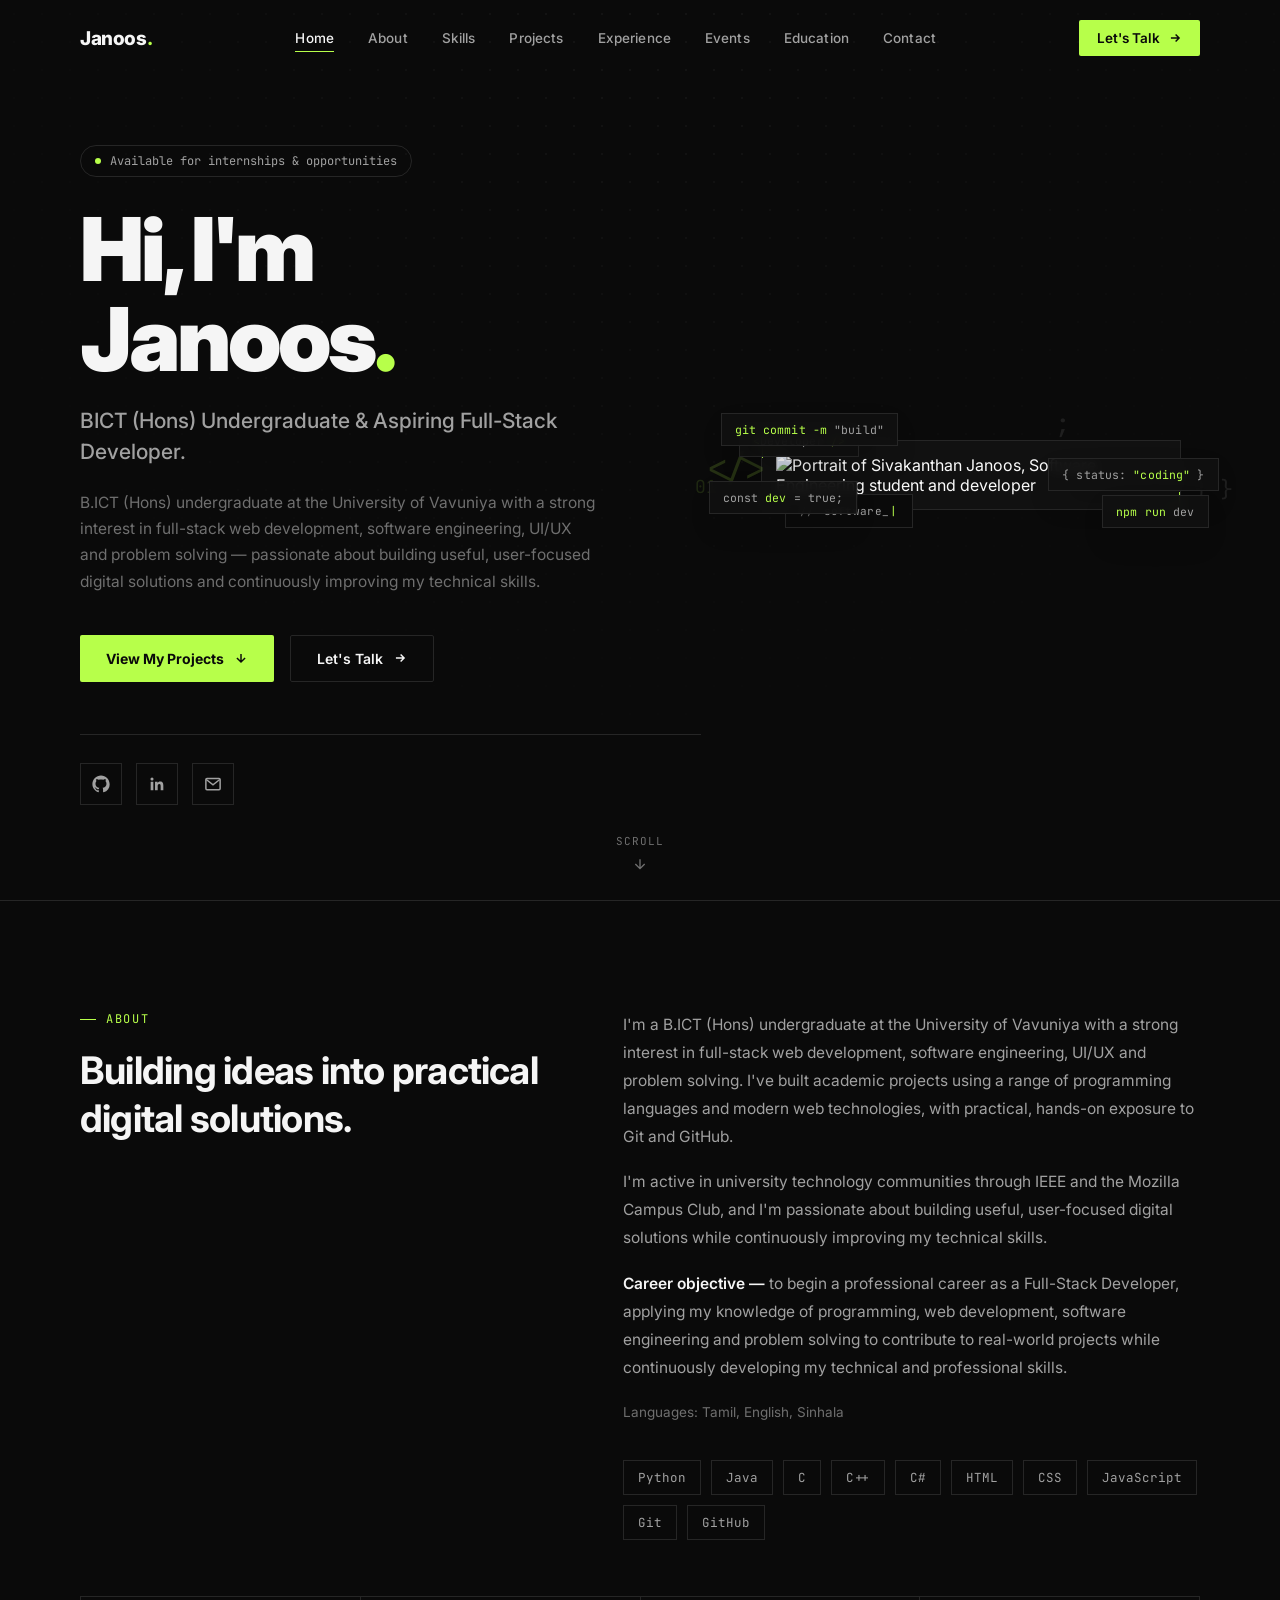
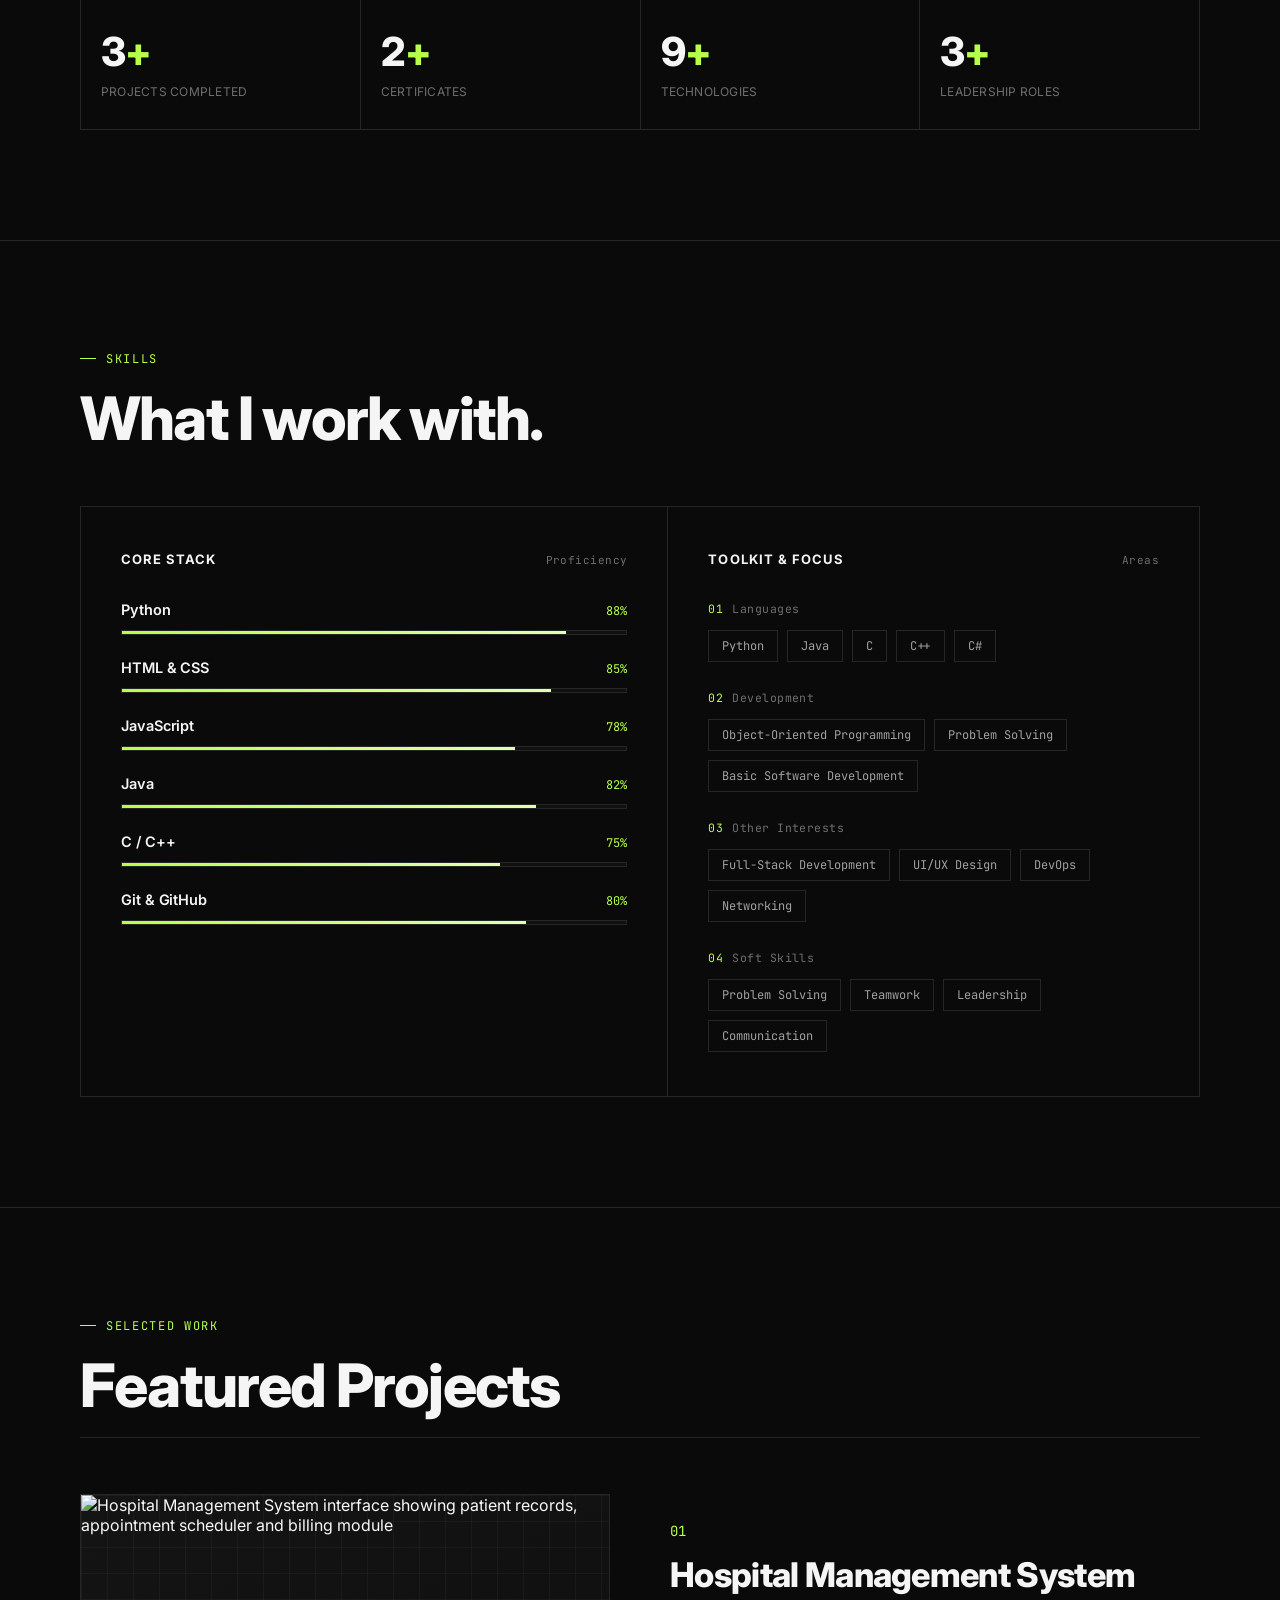
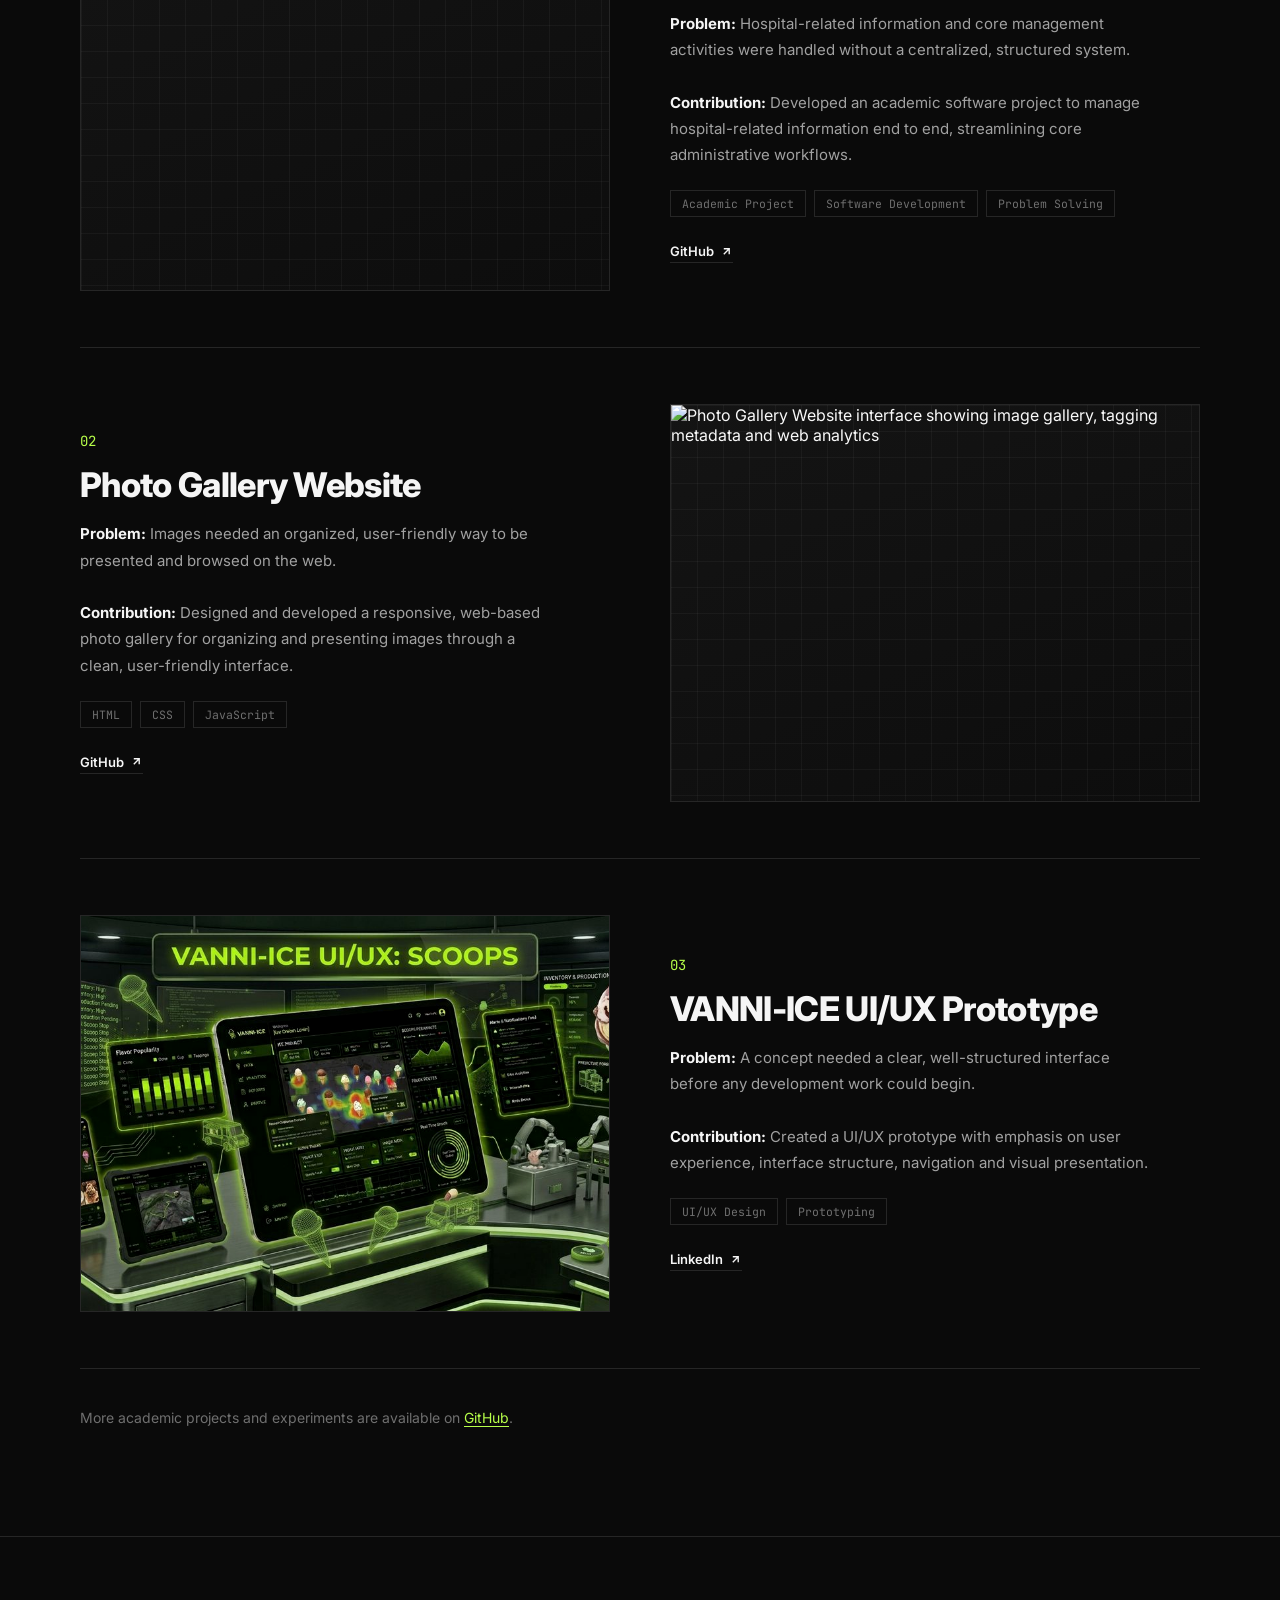
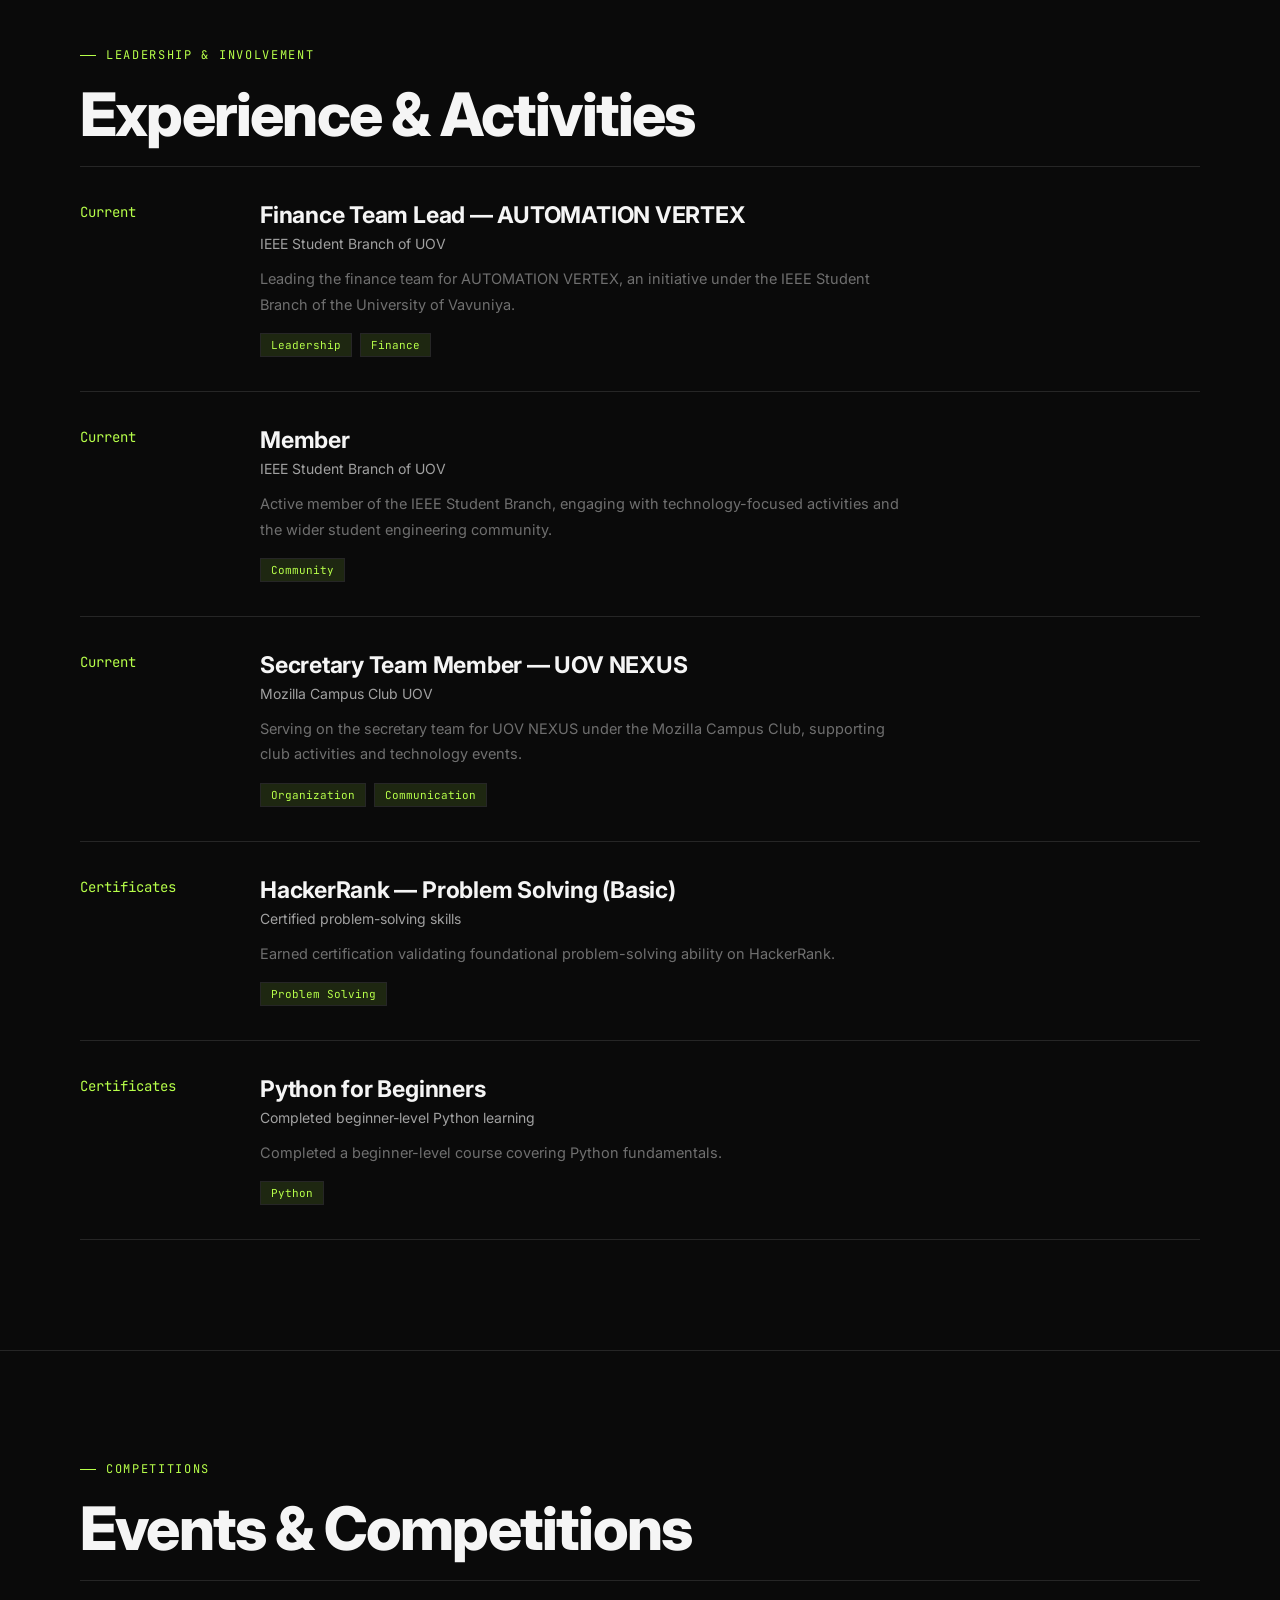
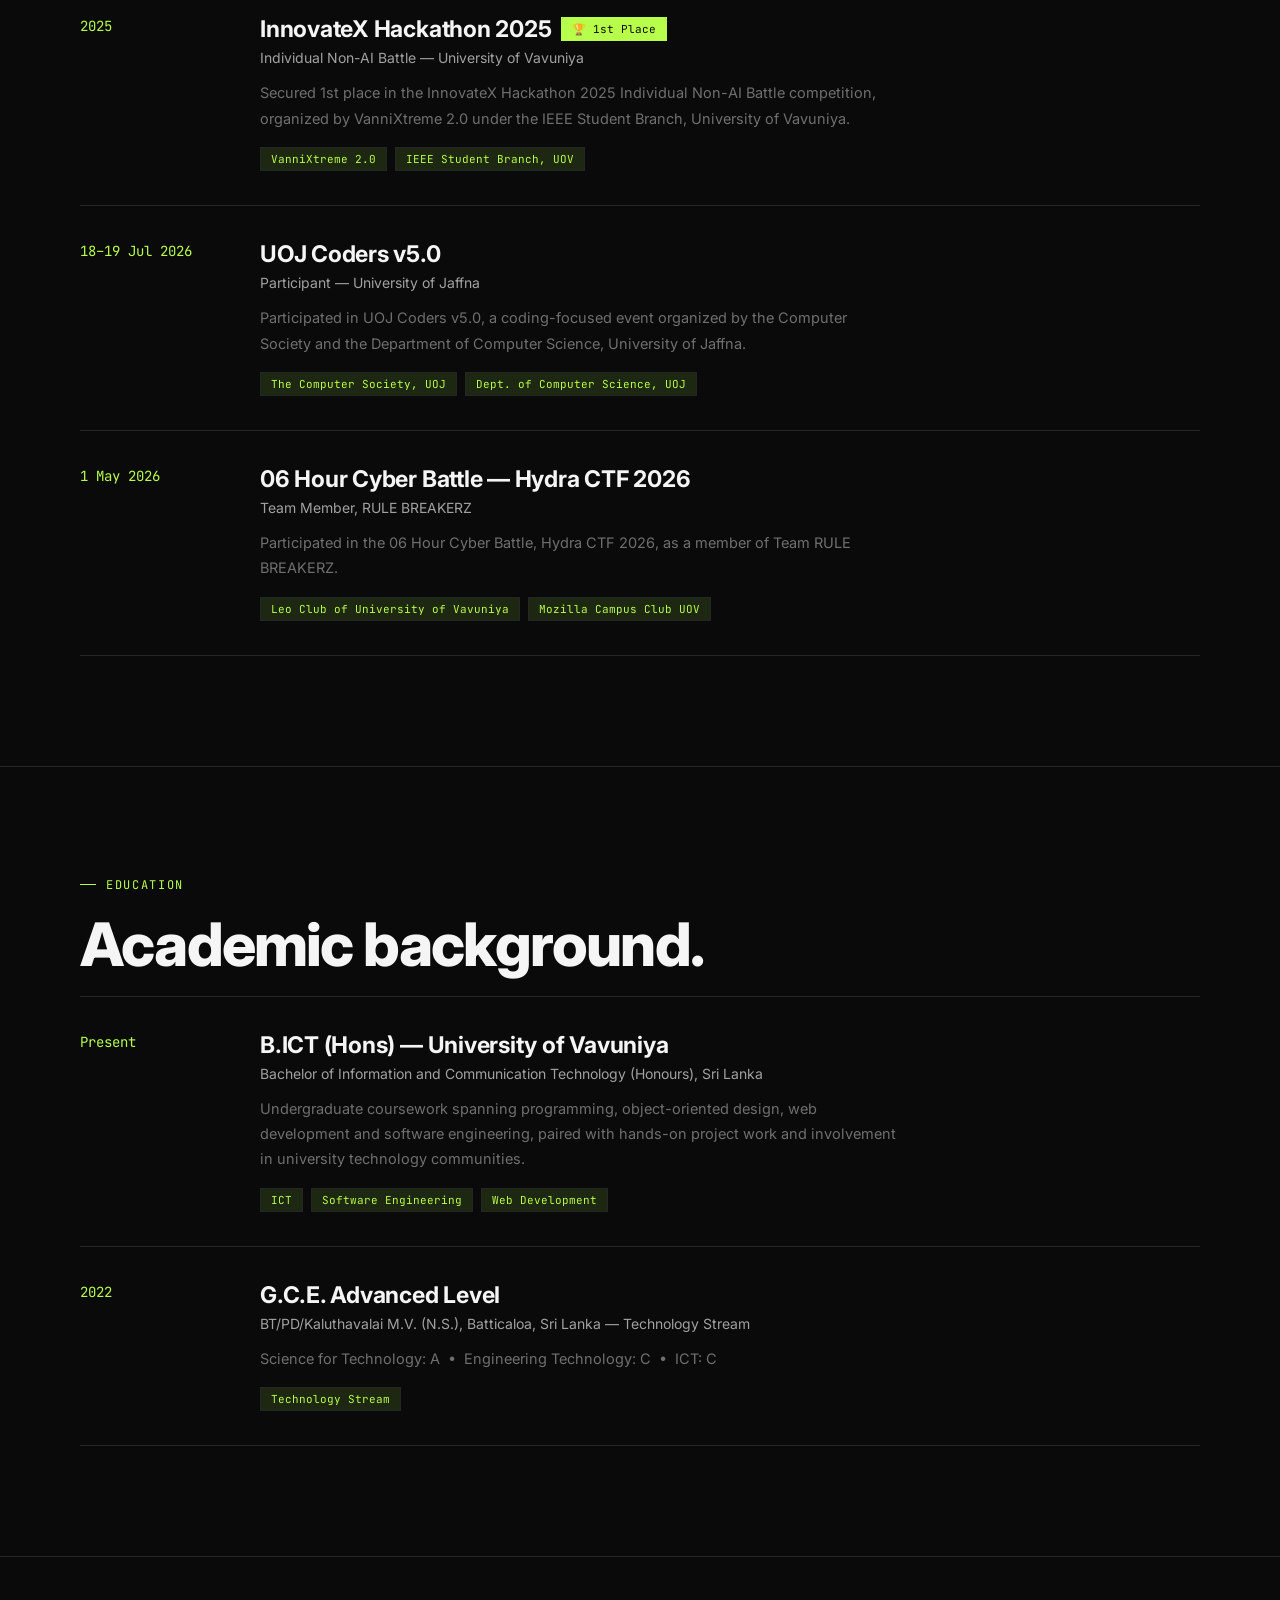
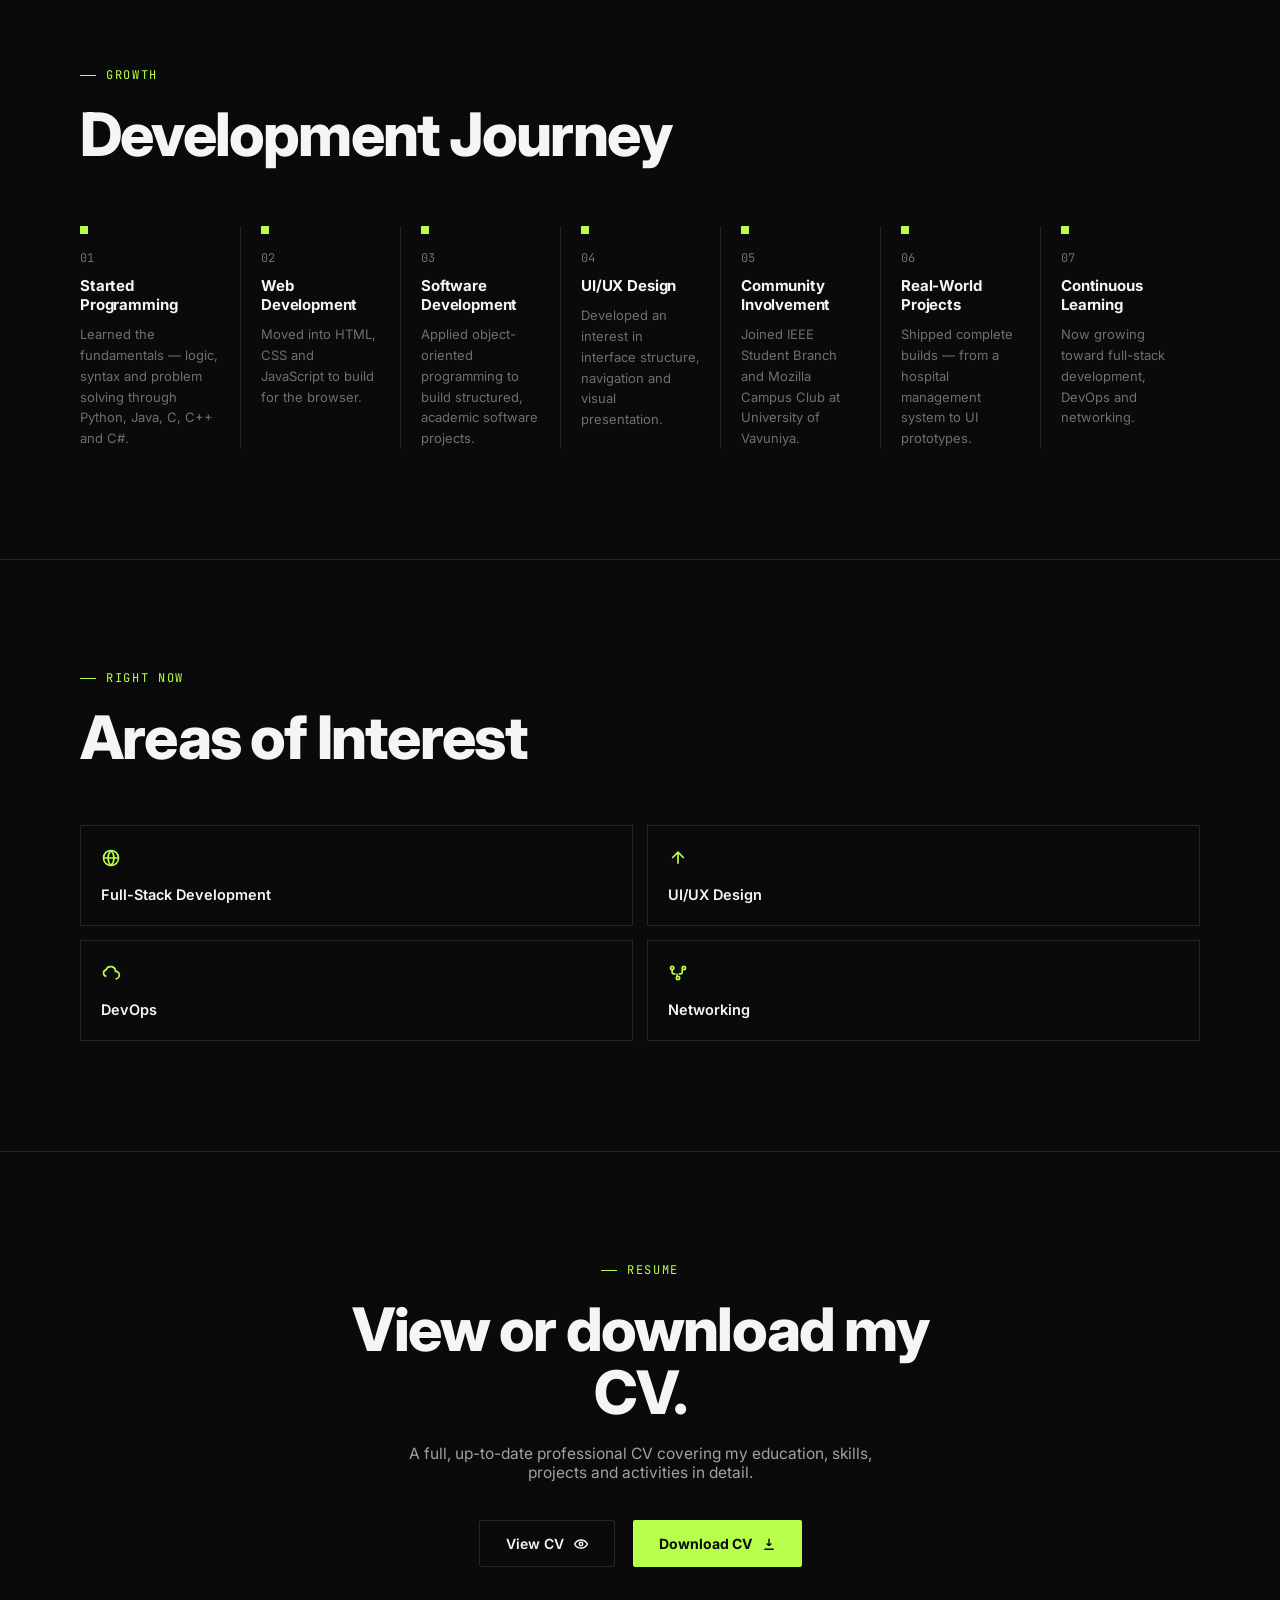
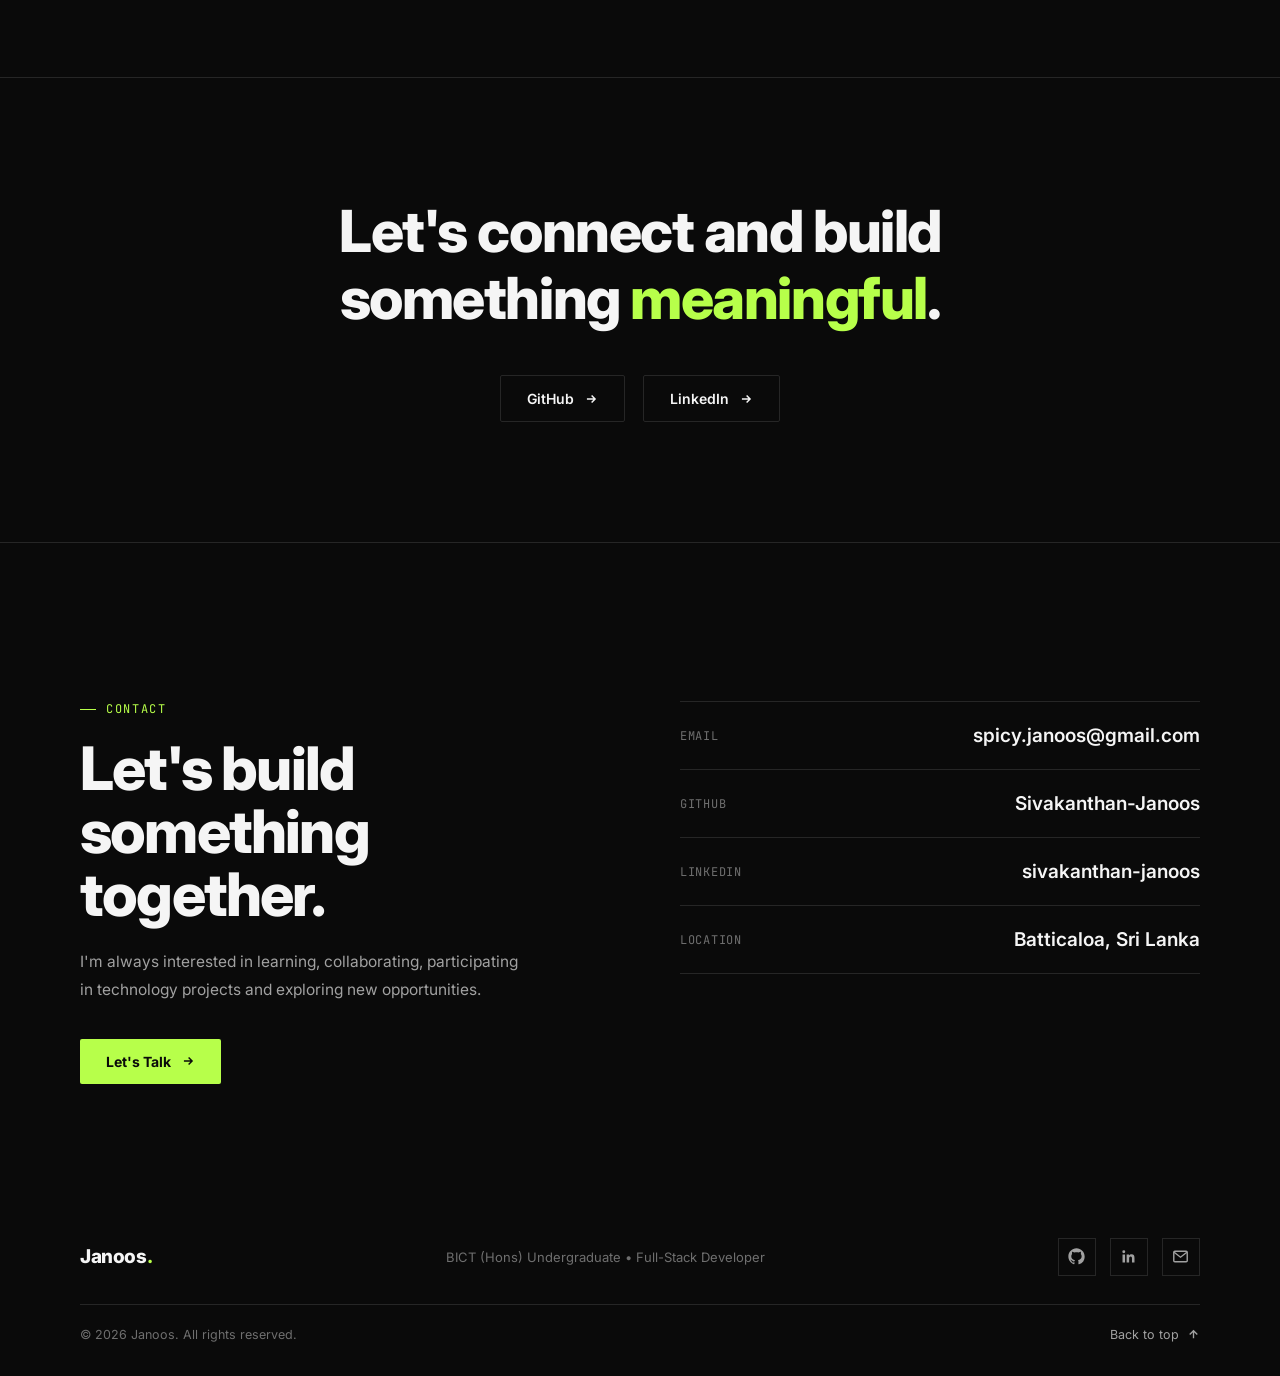
==== commit e2e572ab: "Change image source path in index.html Updated image source path for VANNI-ICE UI/UX prototype." ====
--- a/index.html
+++ b/index.html
@@ -310,7 +310,7 @@
       <div class="project-row reveal">
         <div class="p-media">
           <div class="p-media-inner-scale">
-            <img src="assets/projects/vanni-ice-uiux-prototype.jpg" alt="VANNI-ICE UI/UX prototype dashboard showing analytics, heatmaps and route tracking screens" loading="lazy" />
+            <img src="vanni-ice-uiux-prototype.jpg" alt="VANNI-ICE UI/UX prototype dashboard showing analytics, heatmaps and route tracking screens" loading="lazy" />
           </div>
         </div>
         <div class="p-info">
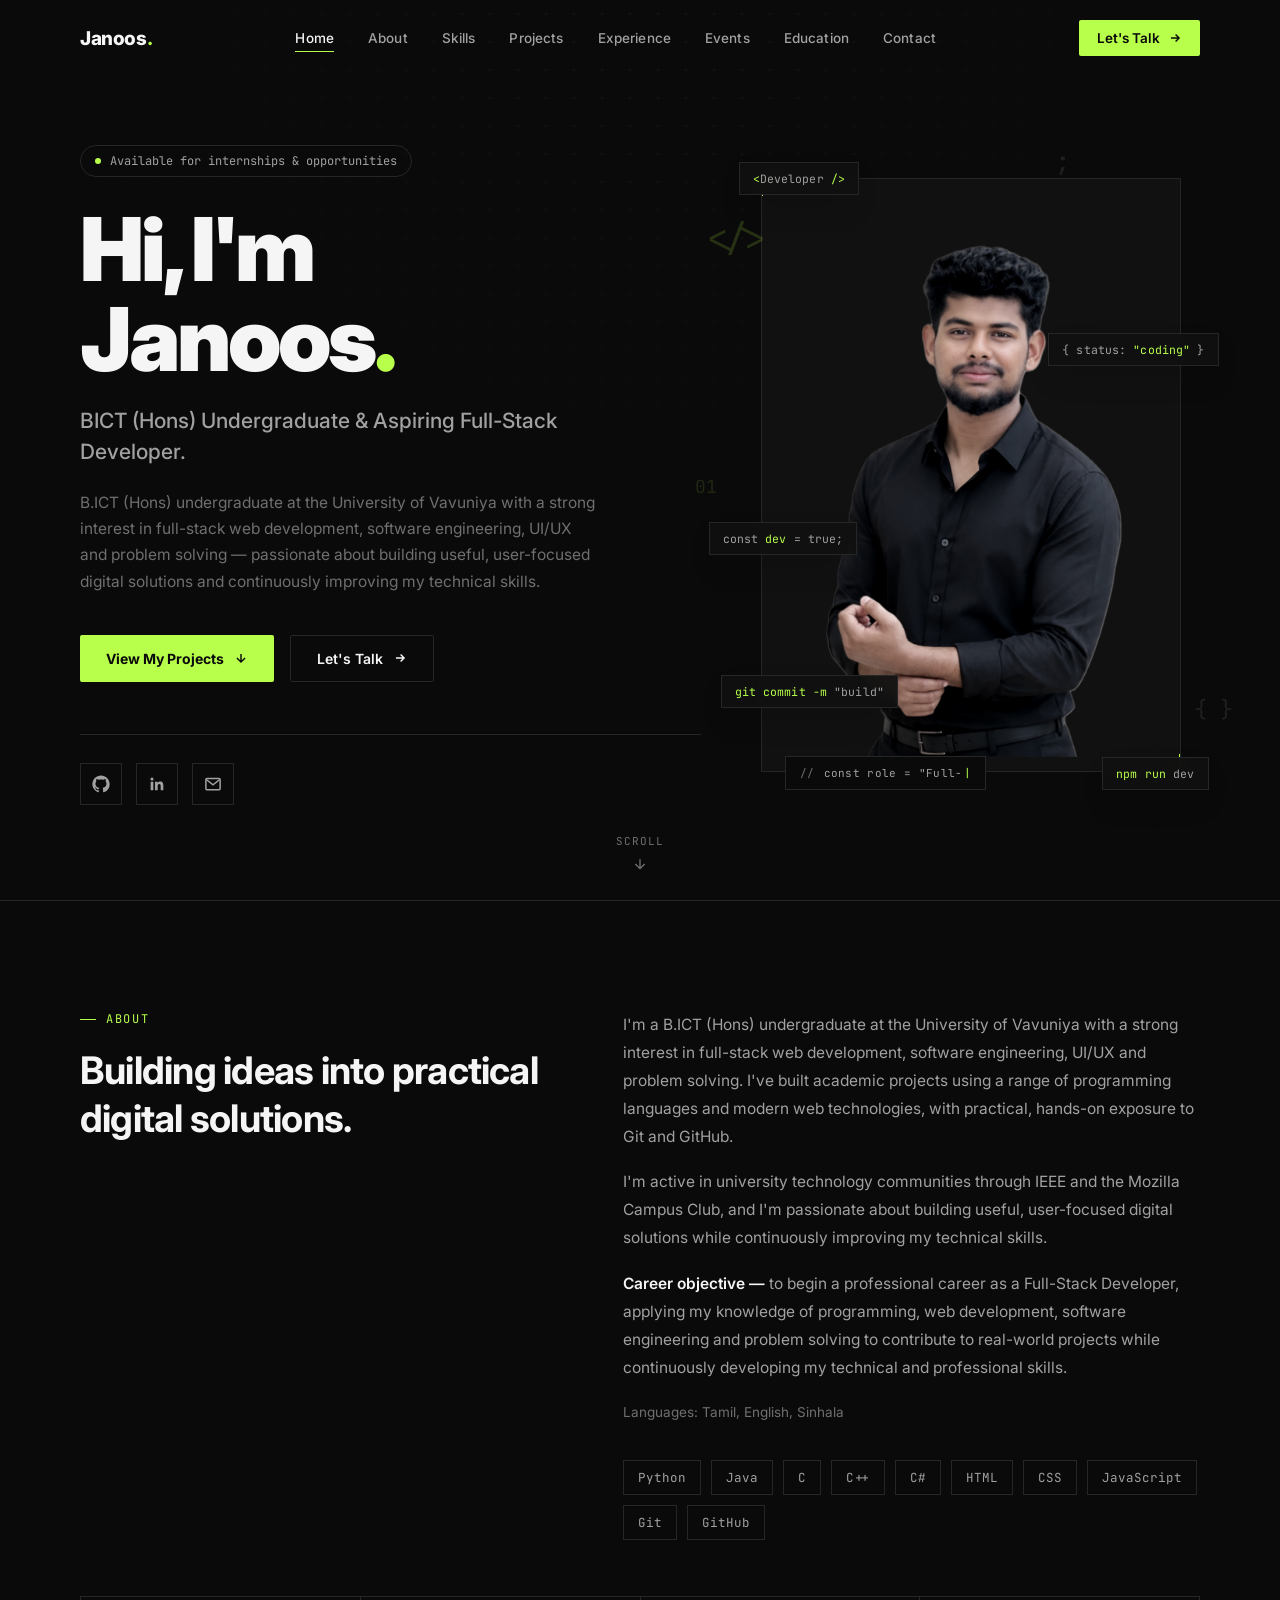
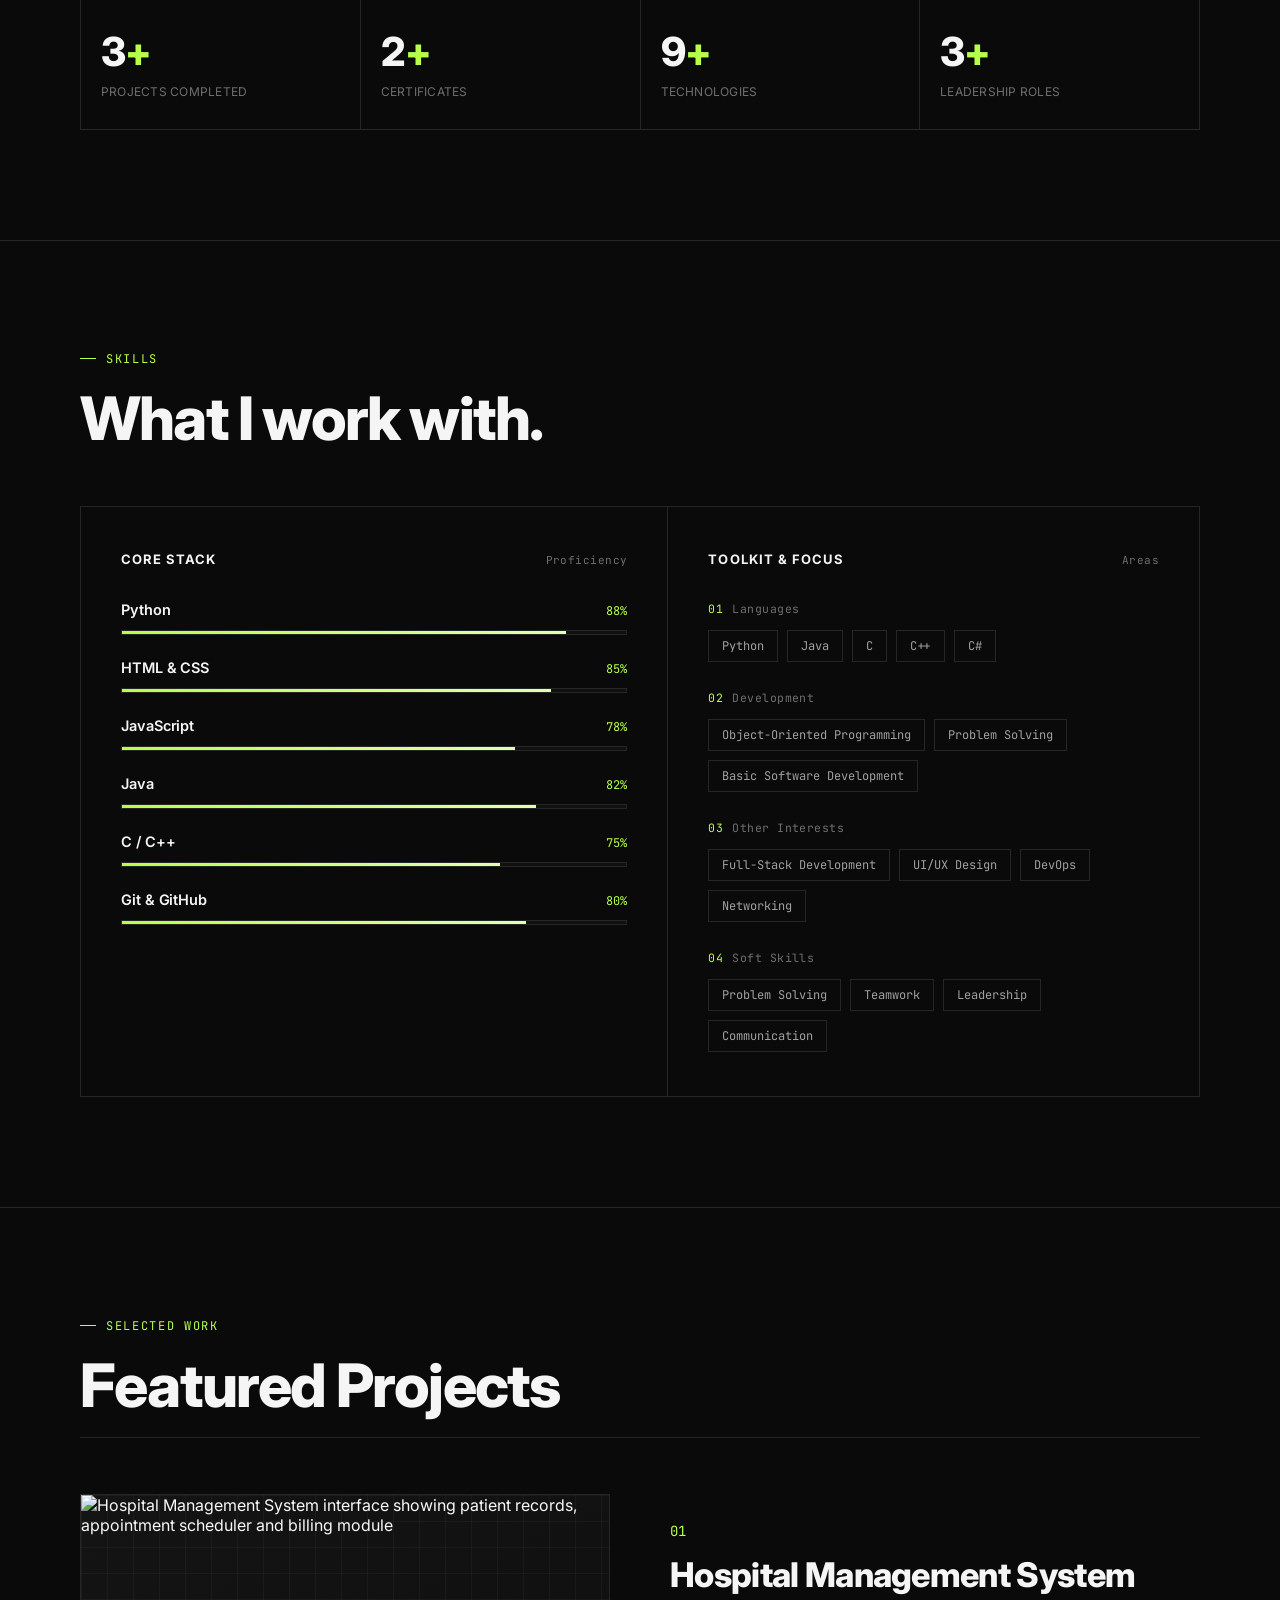
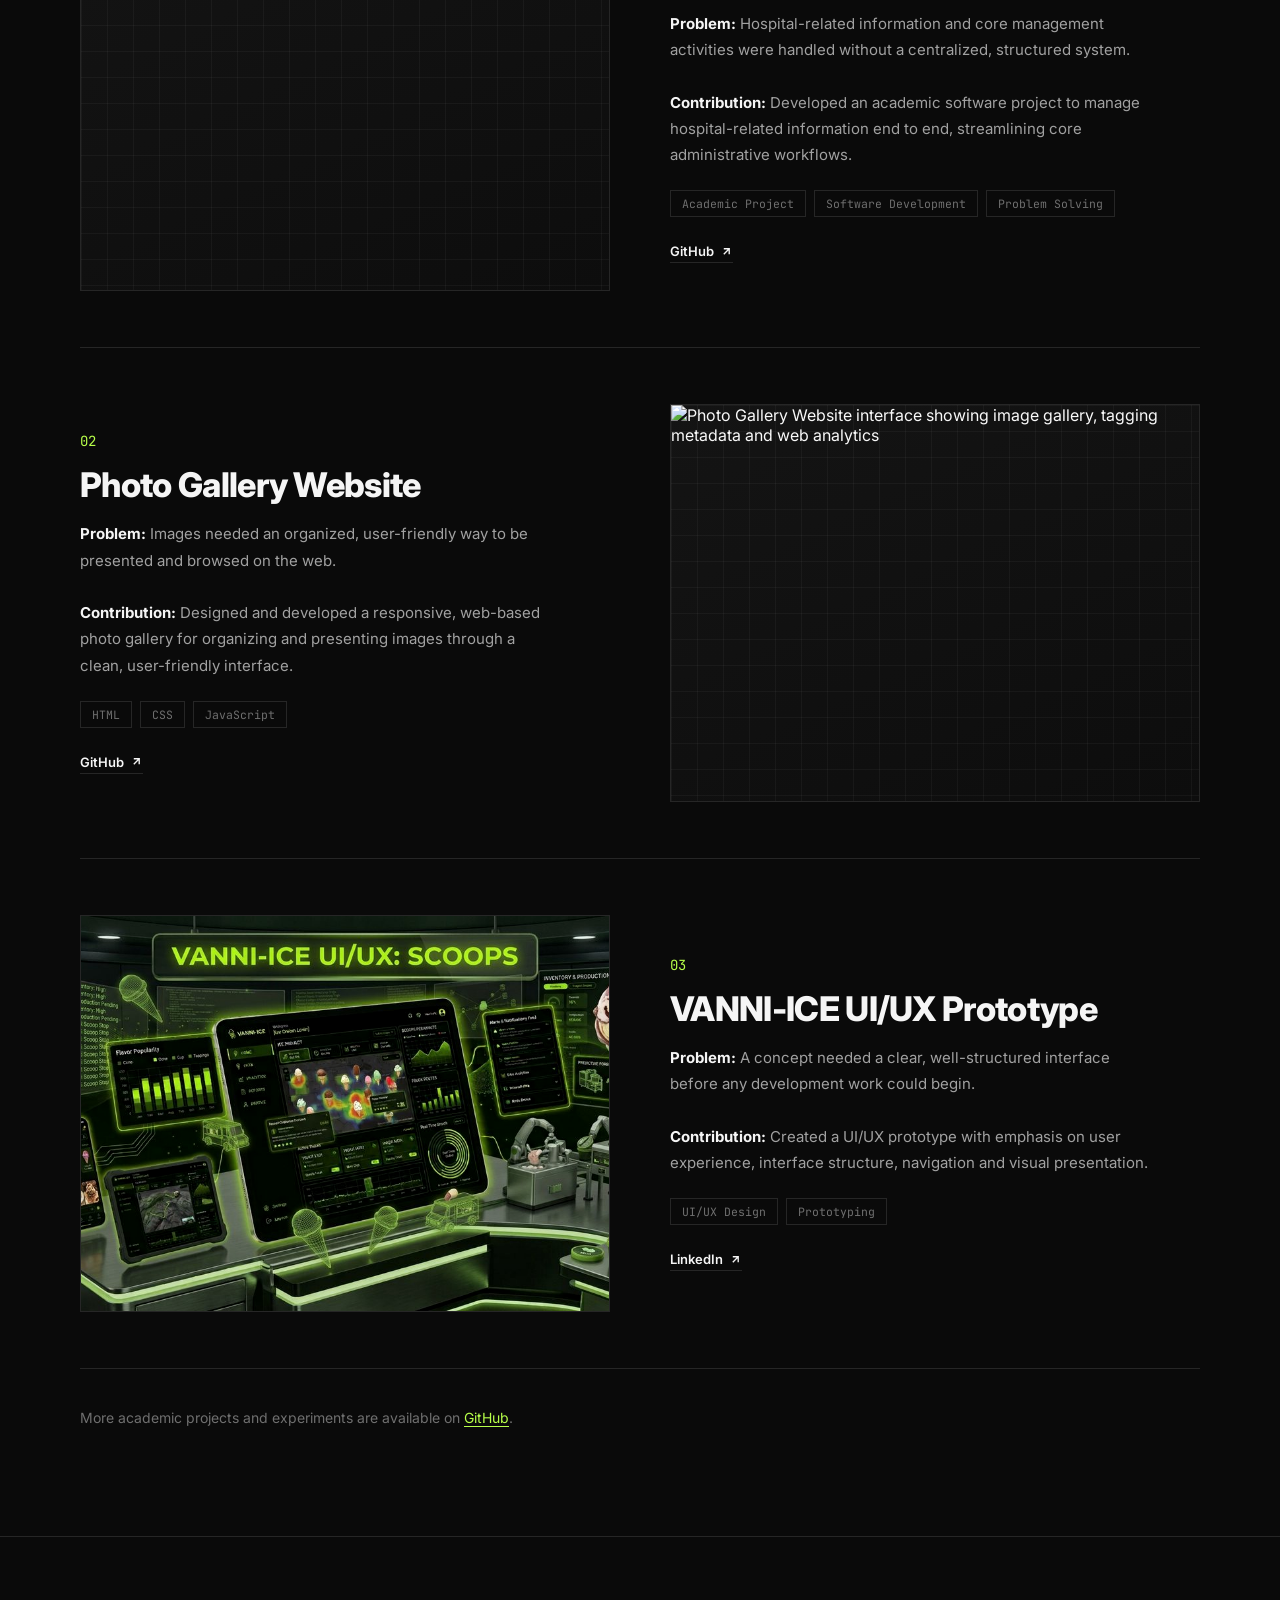
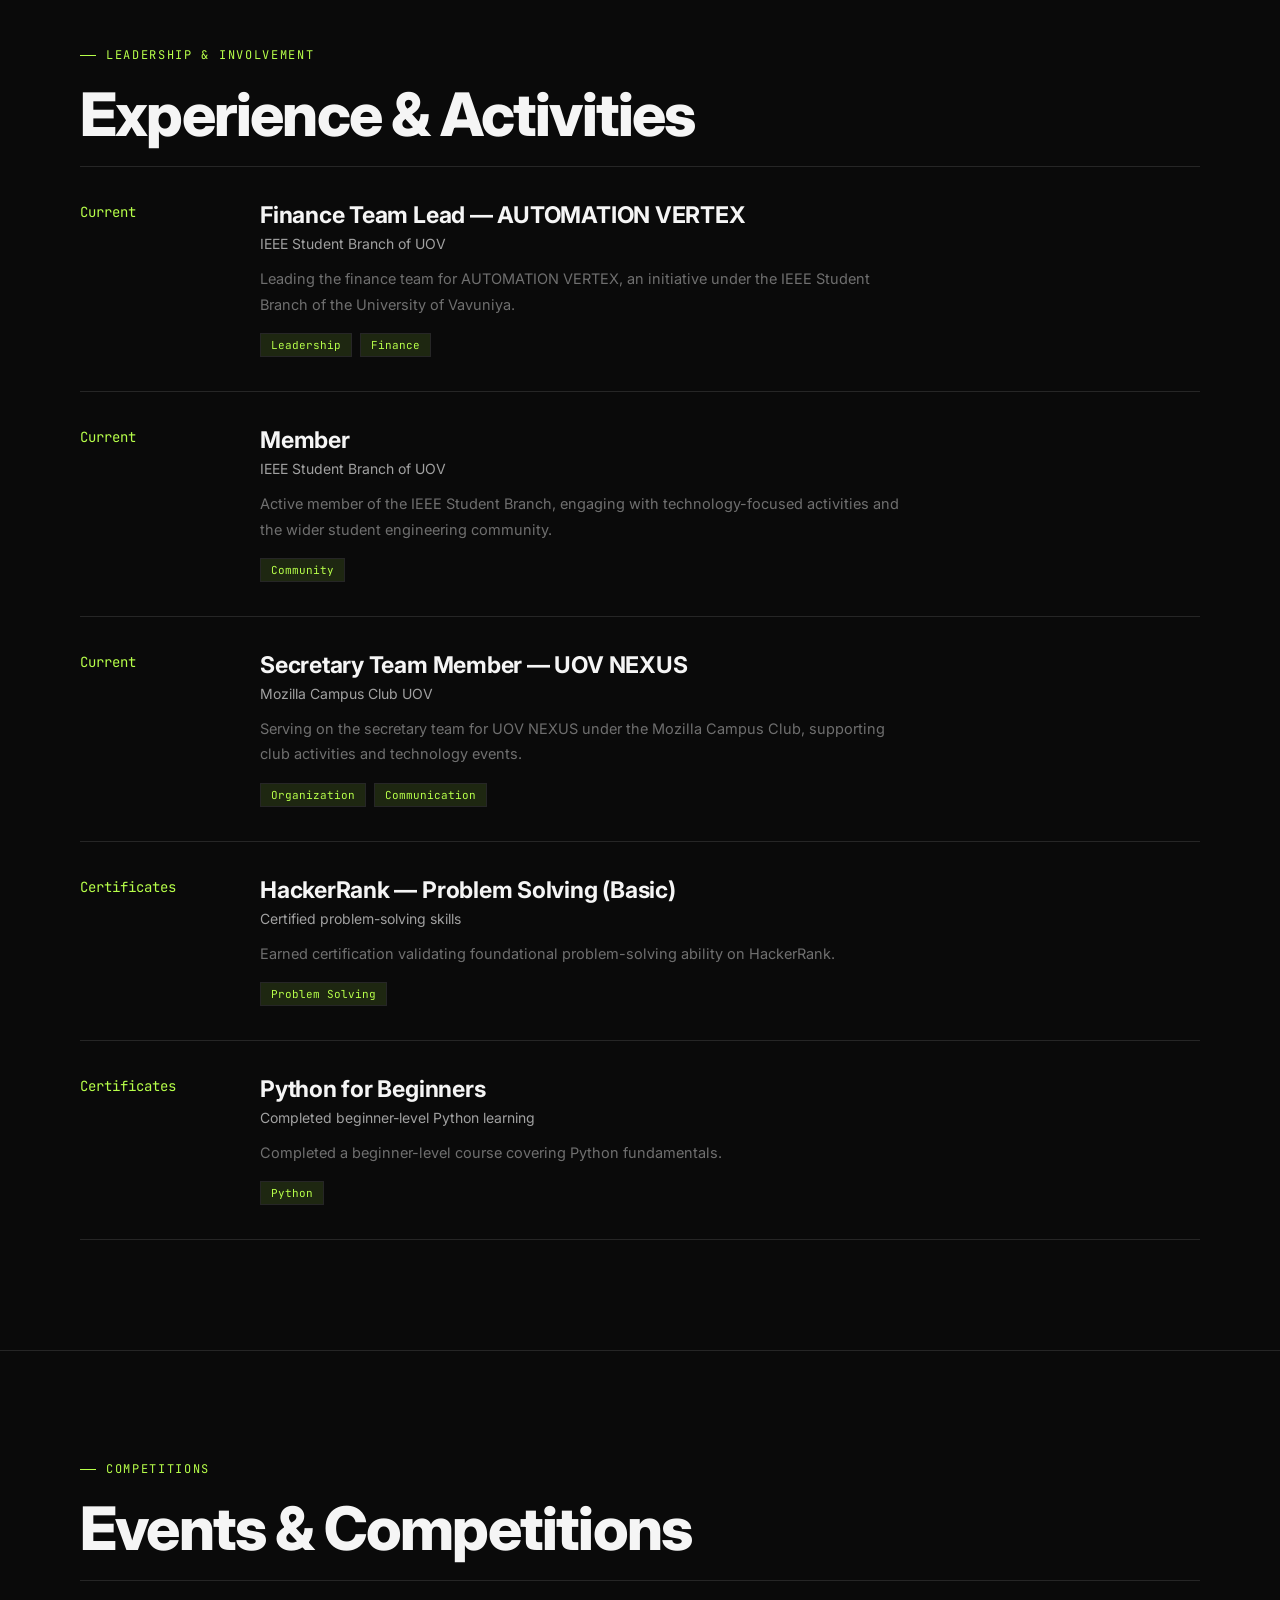
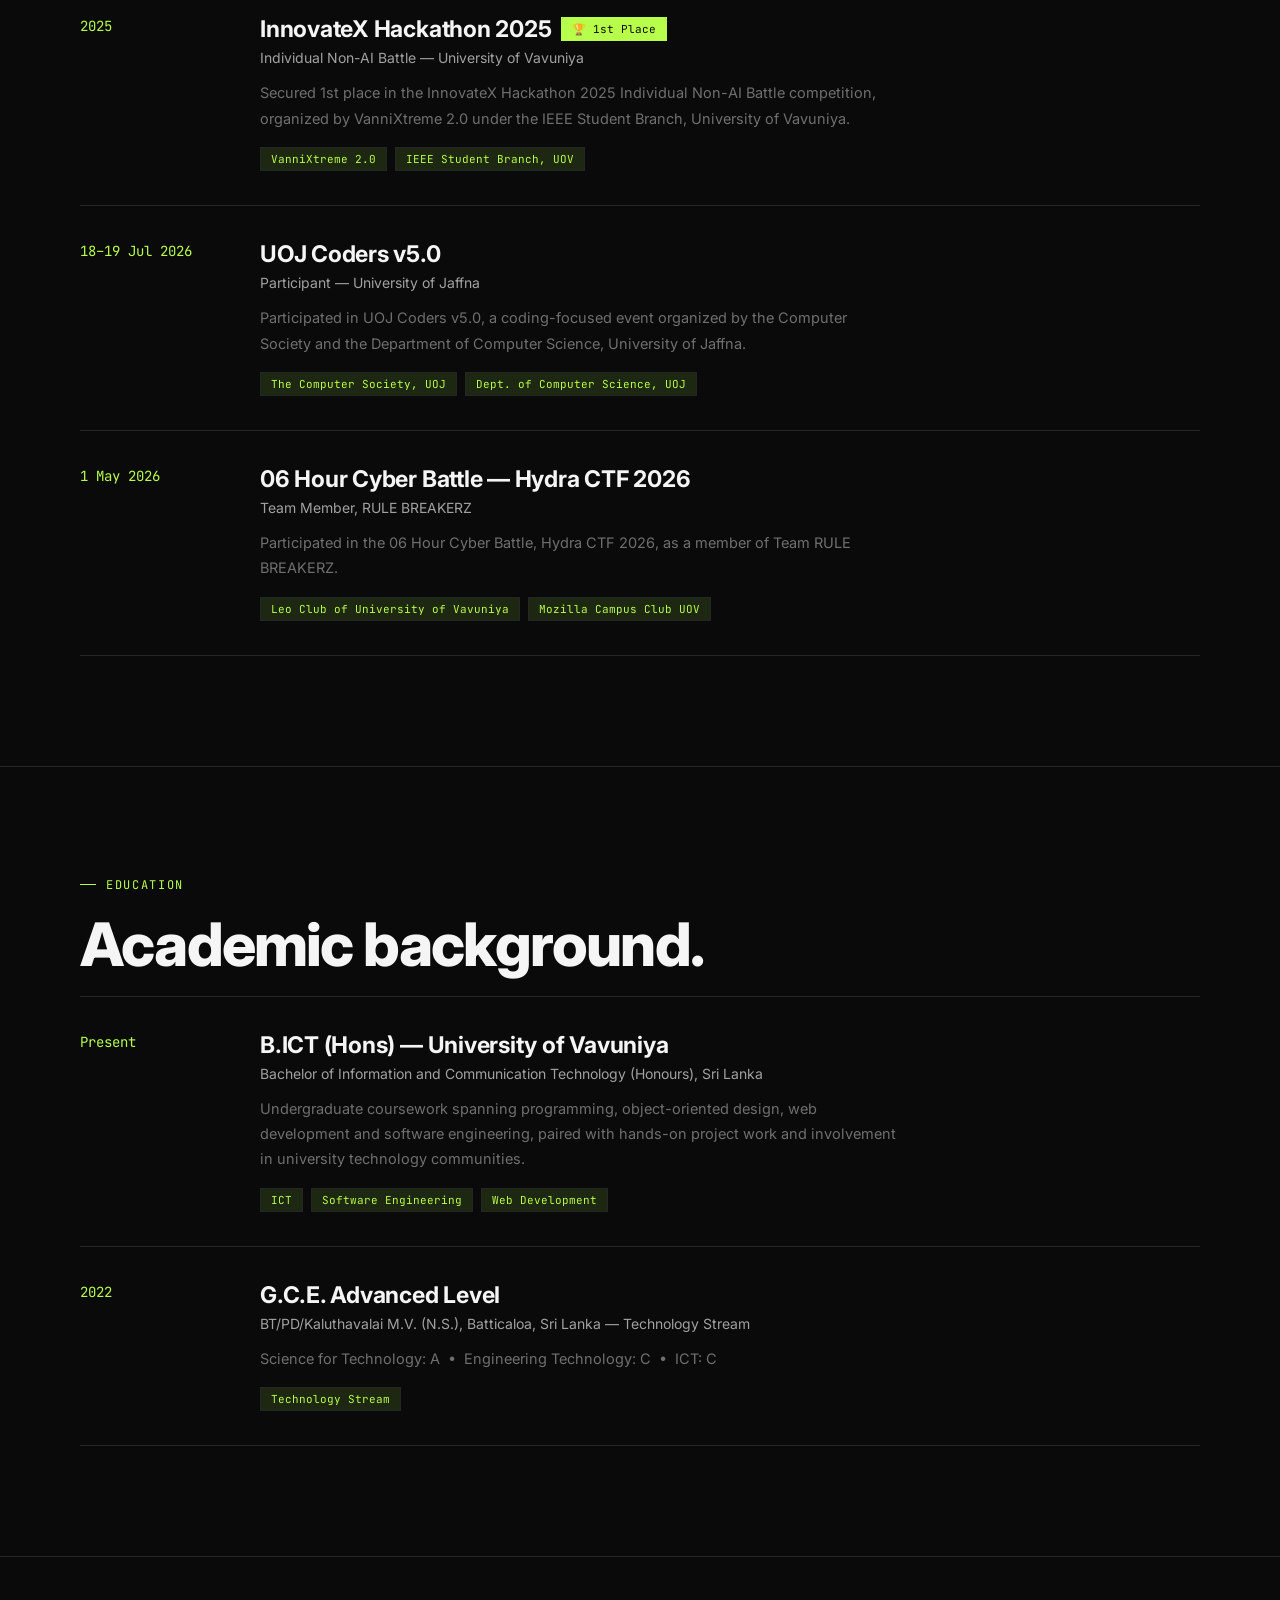
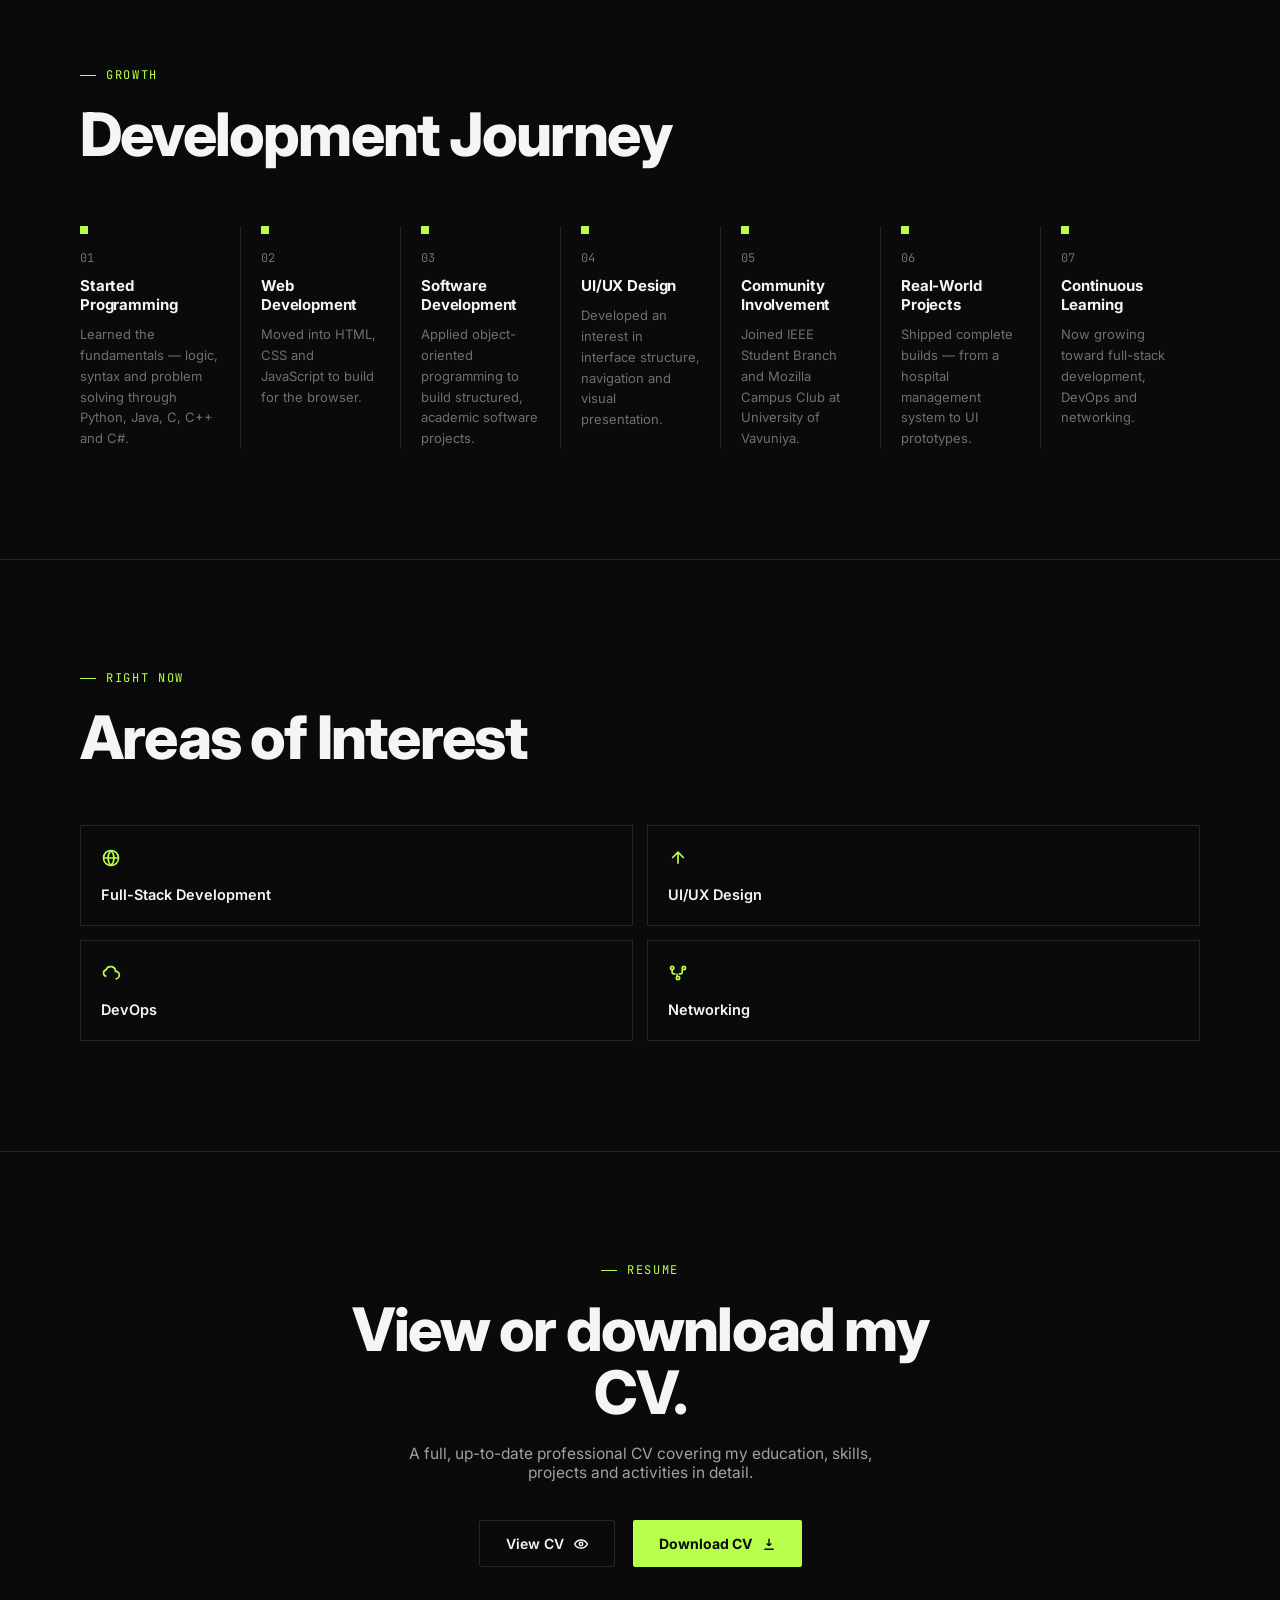
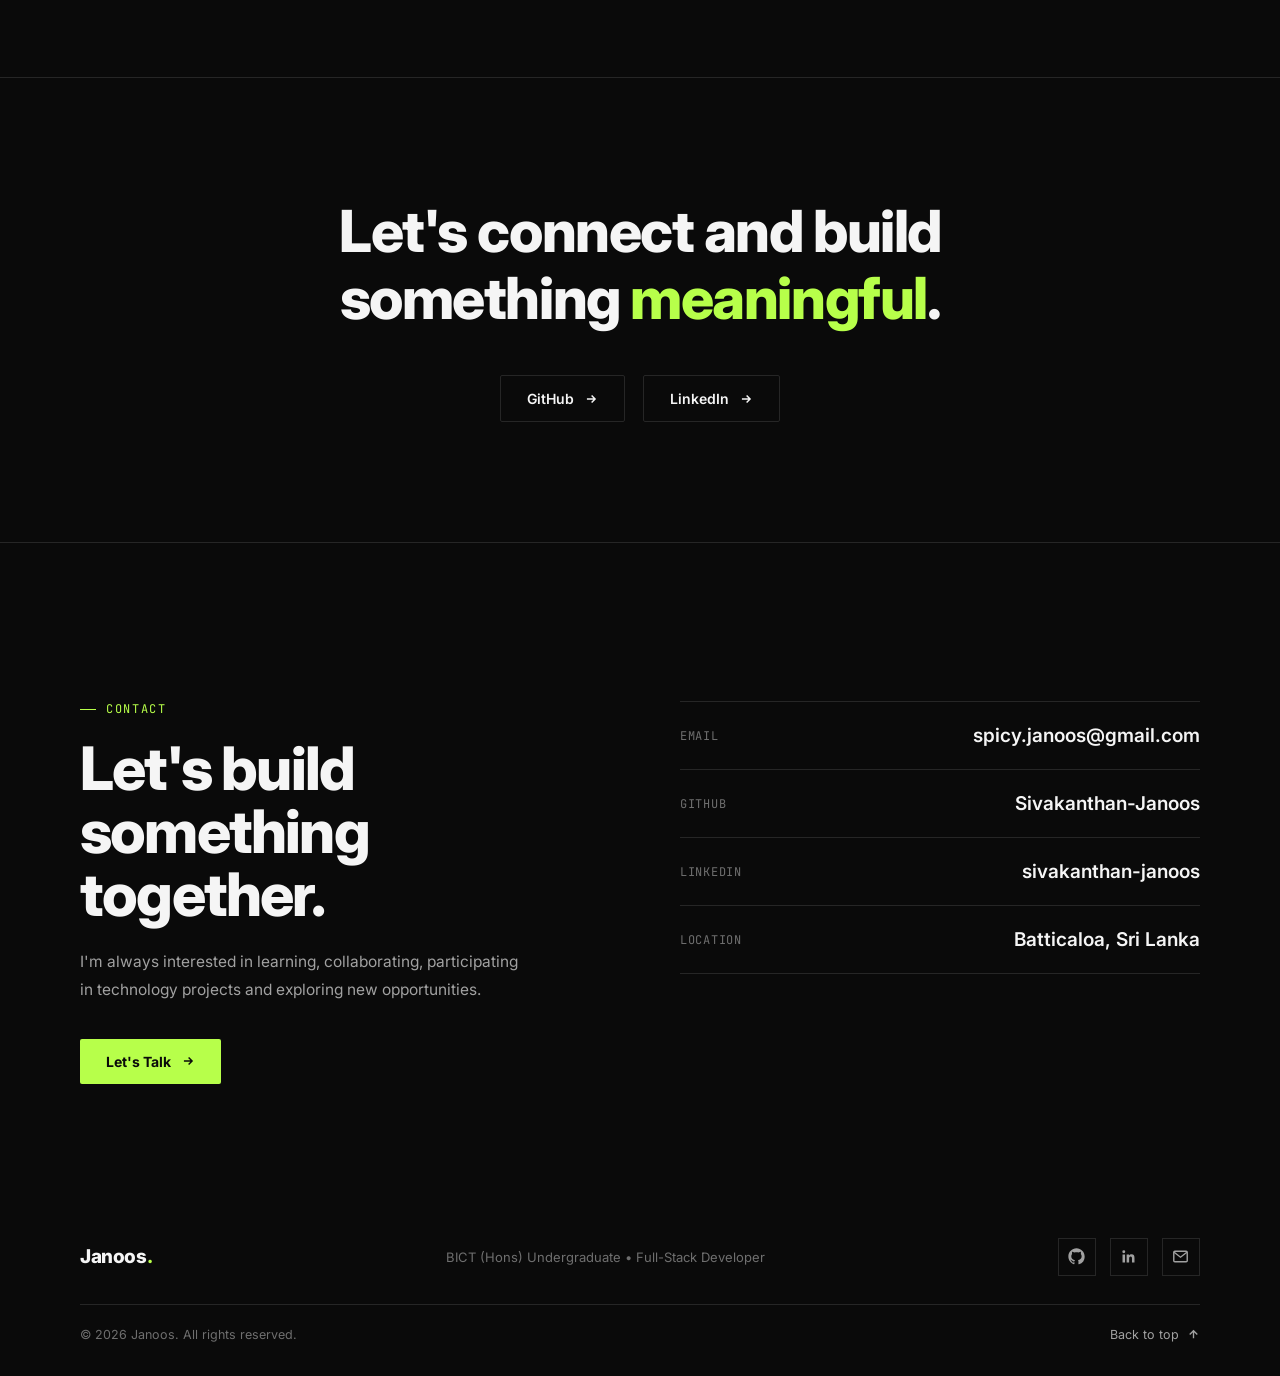
==== commit 0dd93d16: "Update image source path in index.html" ====
--- a/index.html
+++ b/index.html
@@ -97,7 +97,7 @@
             <div class="portrait-corner tl"></div>
             <div class="portrait-corner br"></div>
             <div class="scan-line" aria-hidden="true"></div>
-            <img src="assets/portrait.png" alt="Portrait of Sivakanthan Janoos, Software Engineering student and developer" />
+            <img src="portrait.png" alt="Portrait of Sivakanthan Janoos, Software Engineering student and developer" />
           </div>
 
           <div class="code-symbol symbol-1" aria-hidden="true">&lt;/&gt;</div>
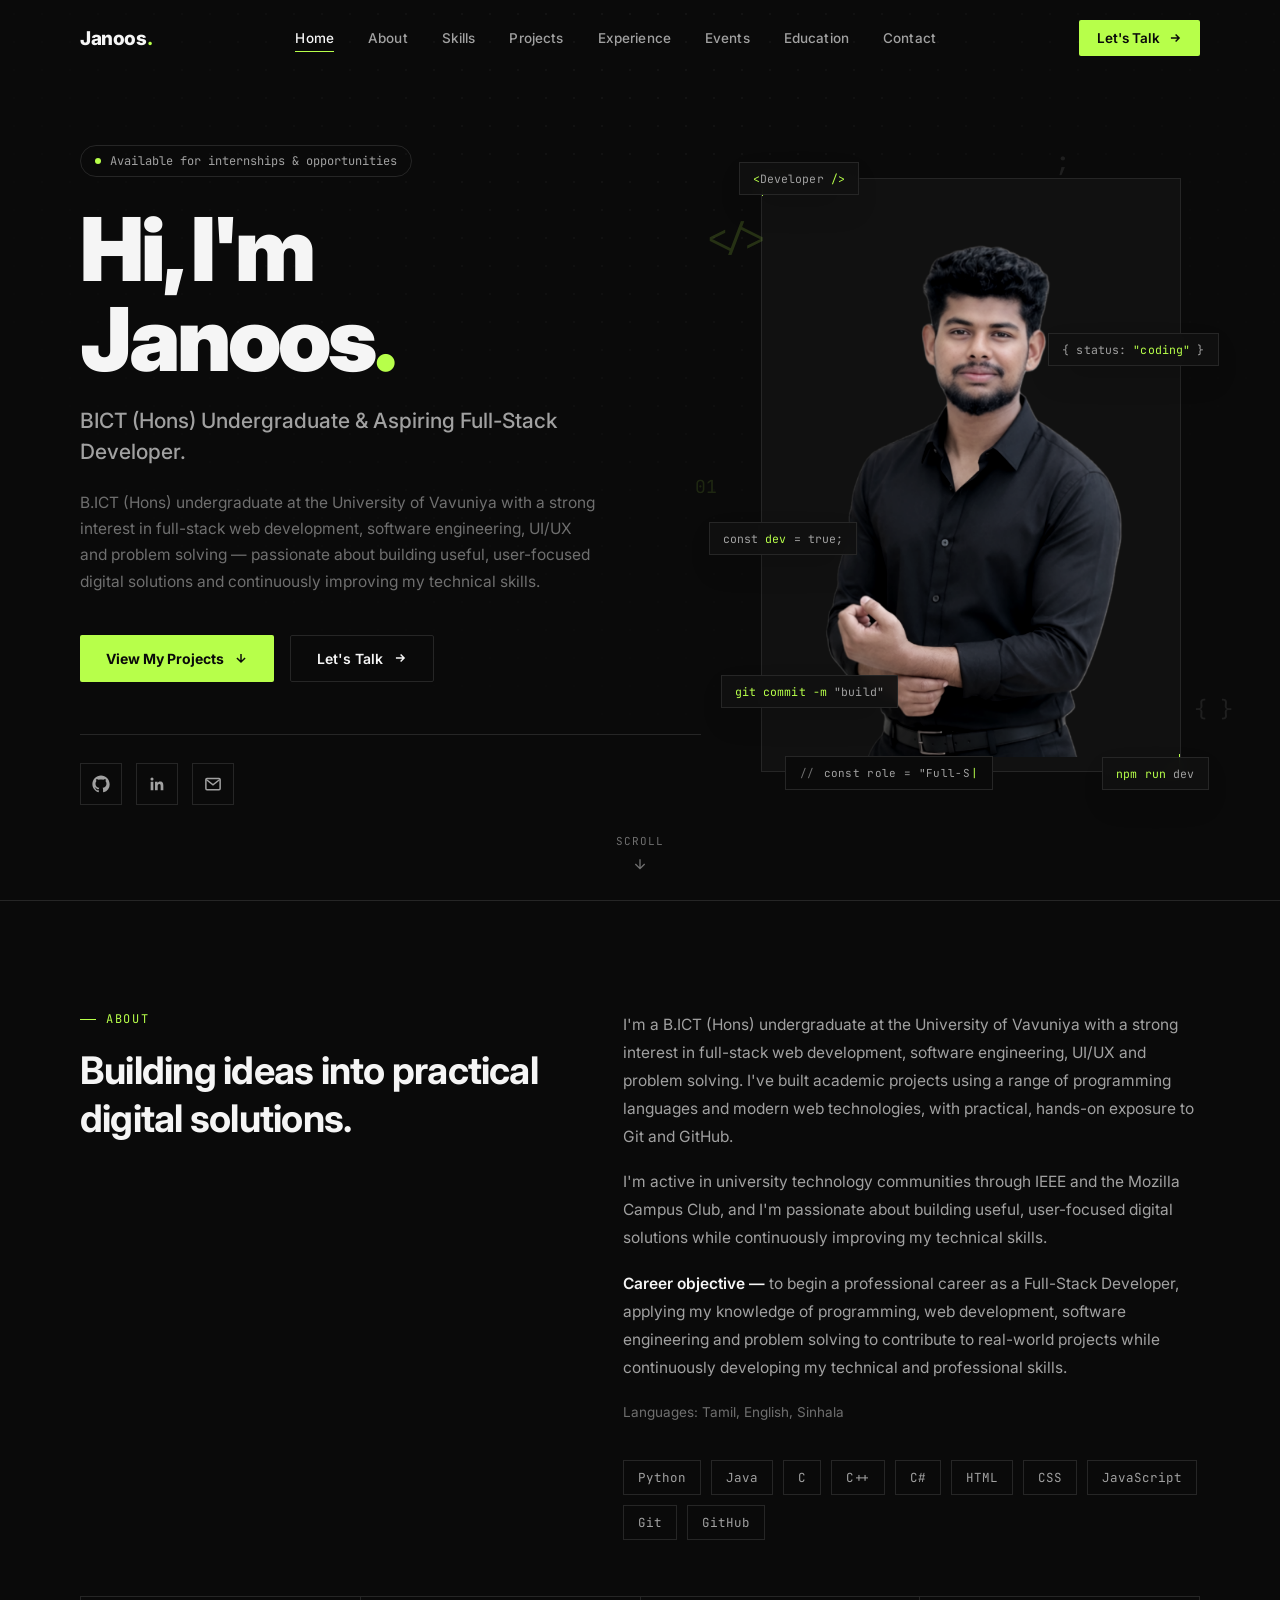
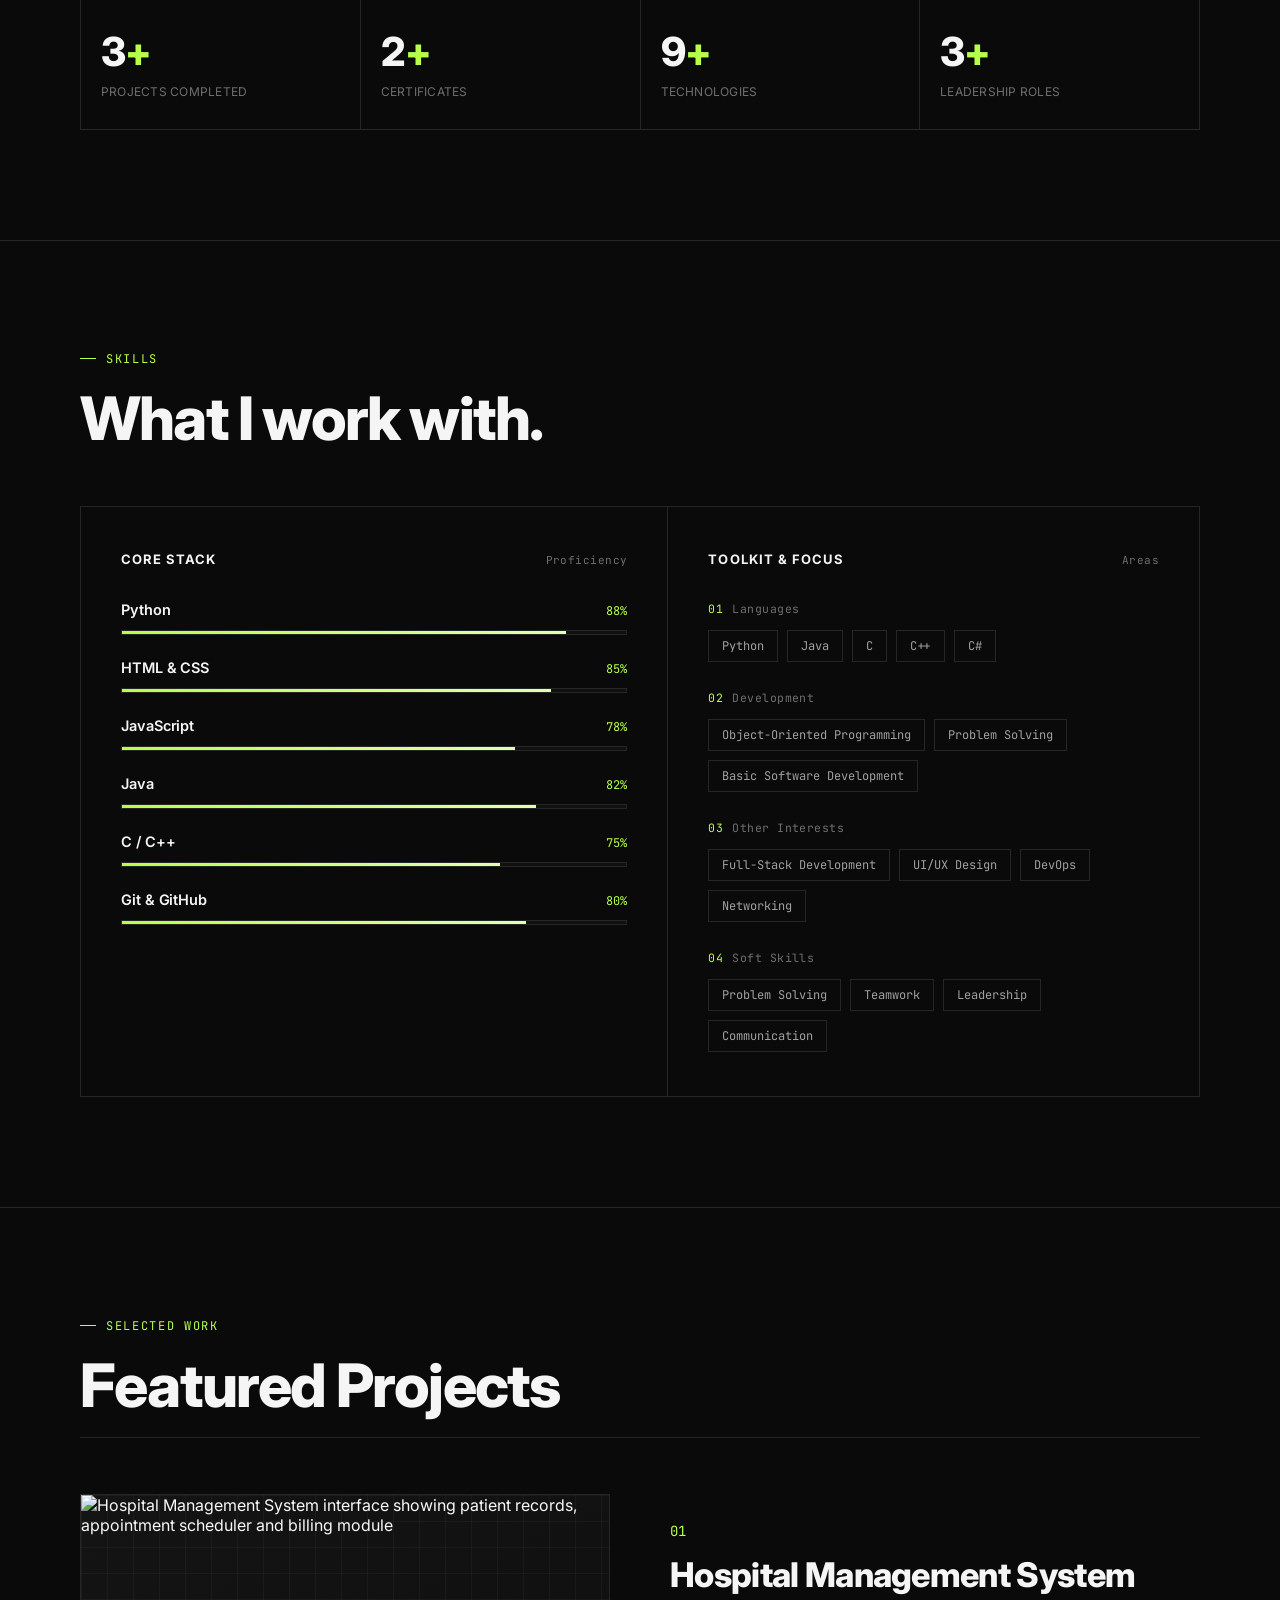
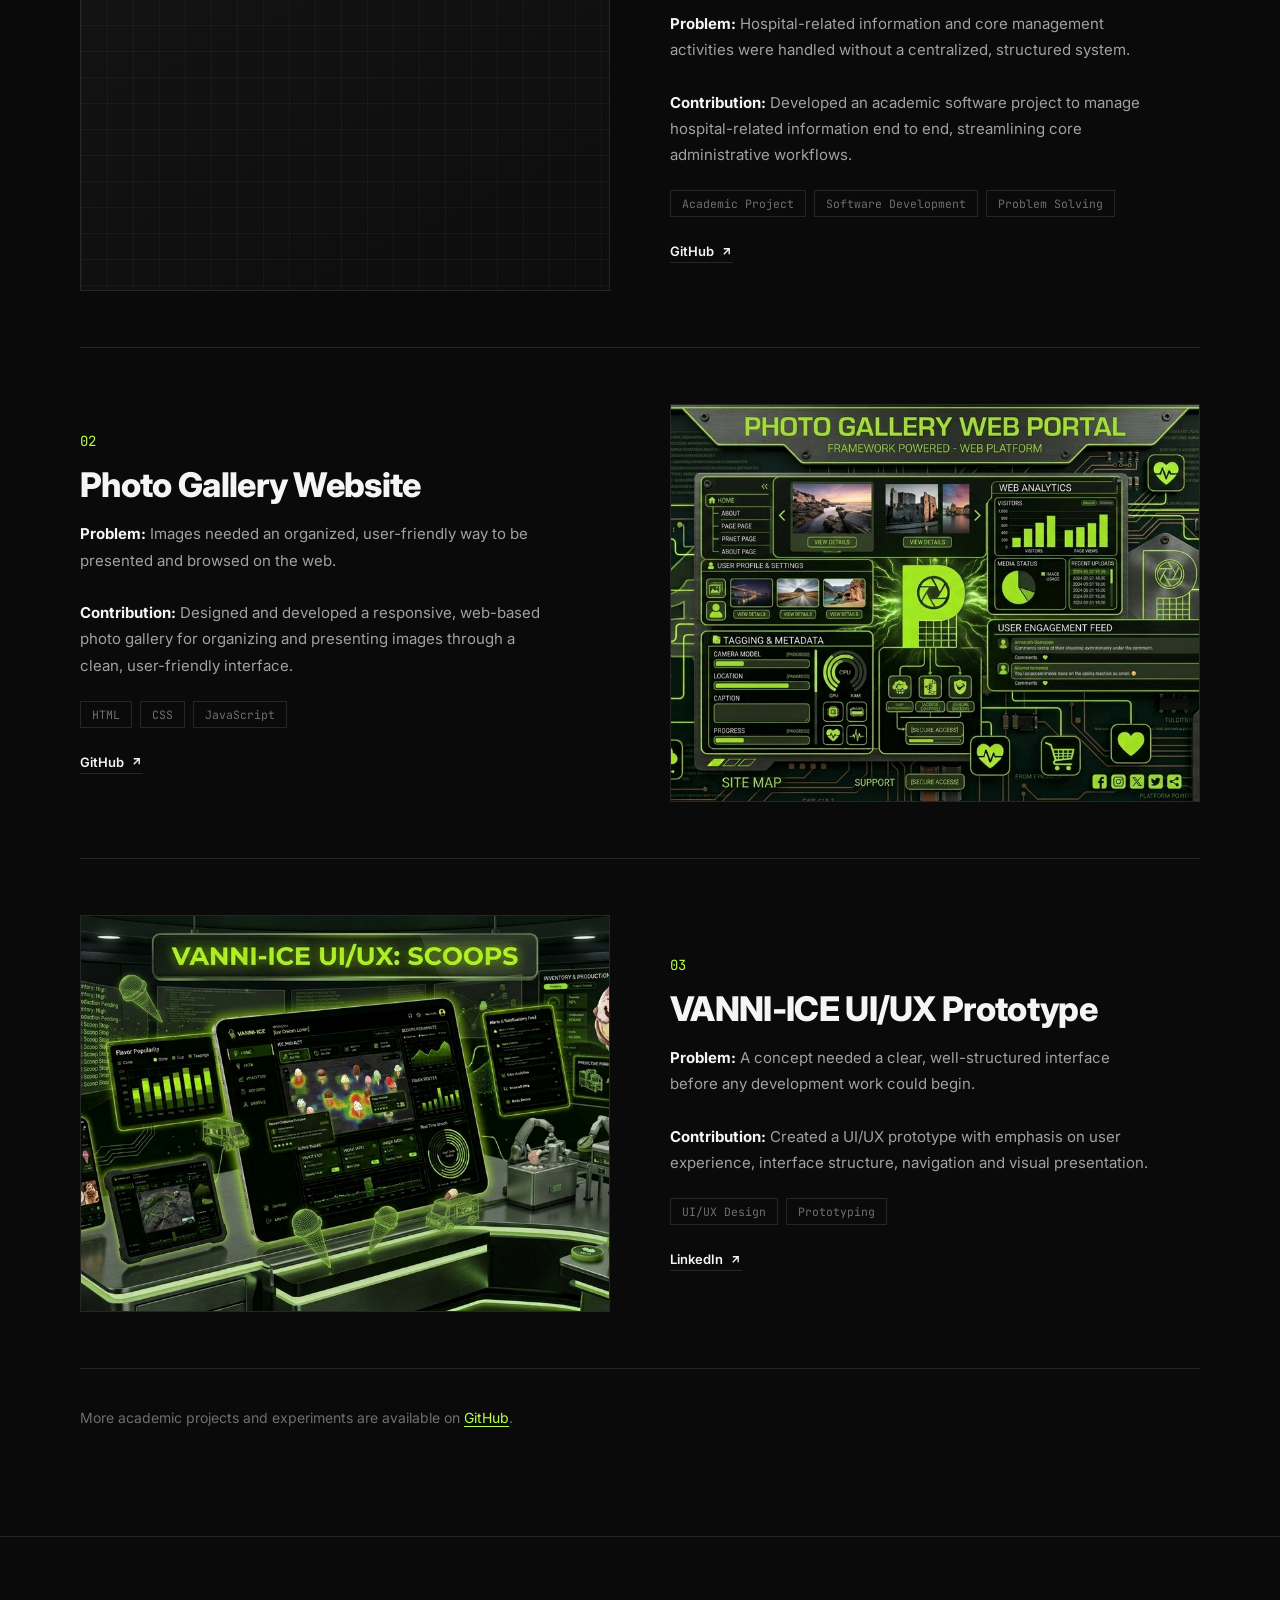
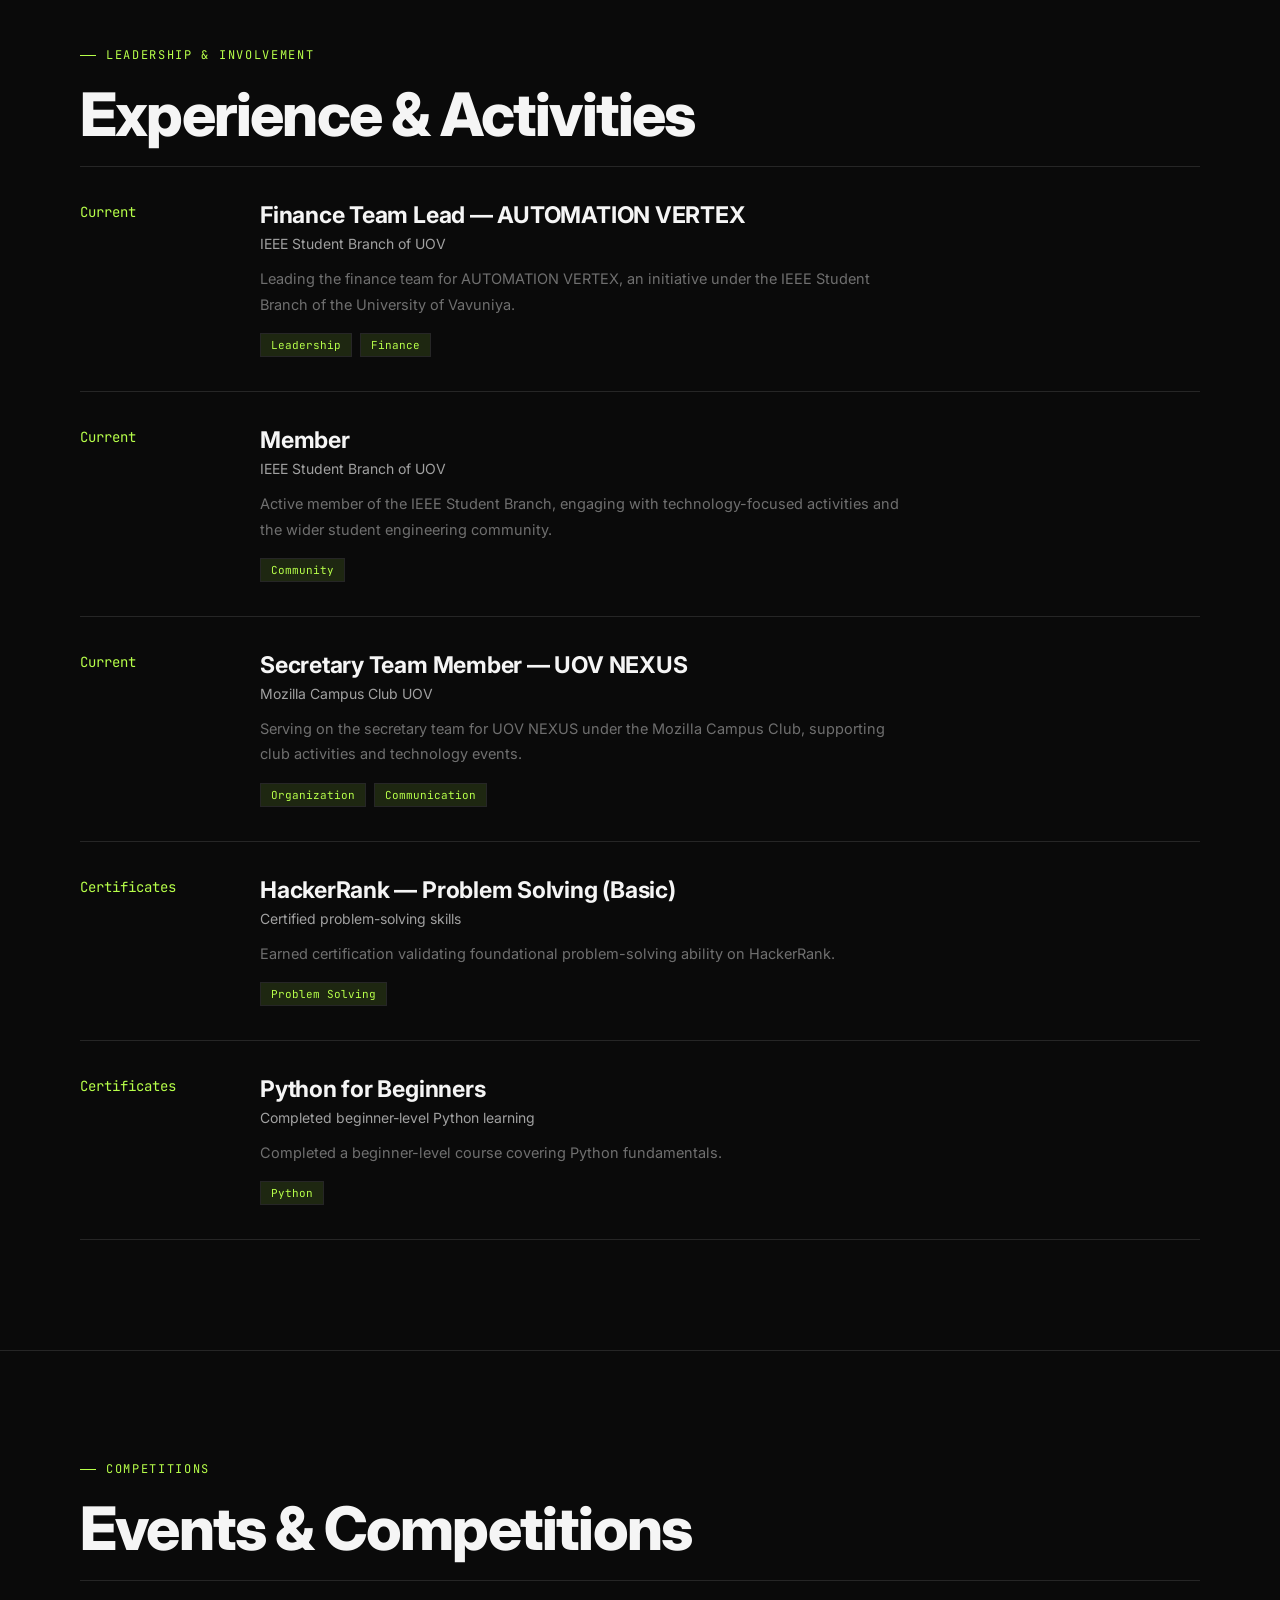
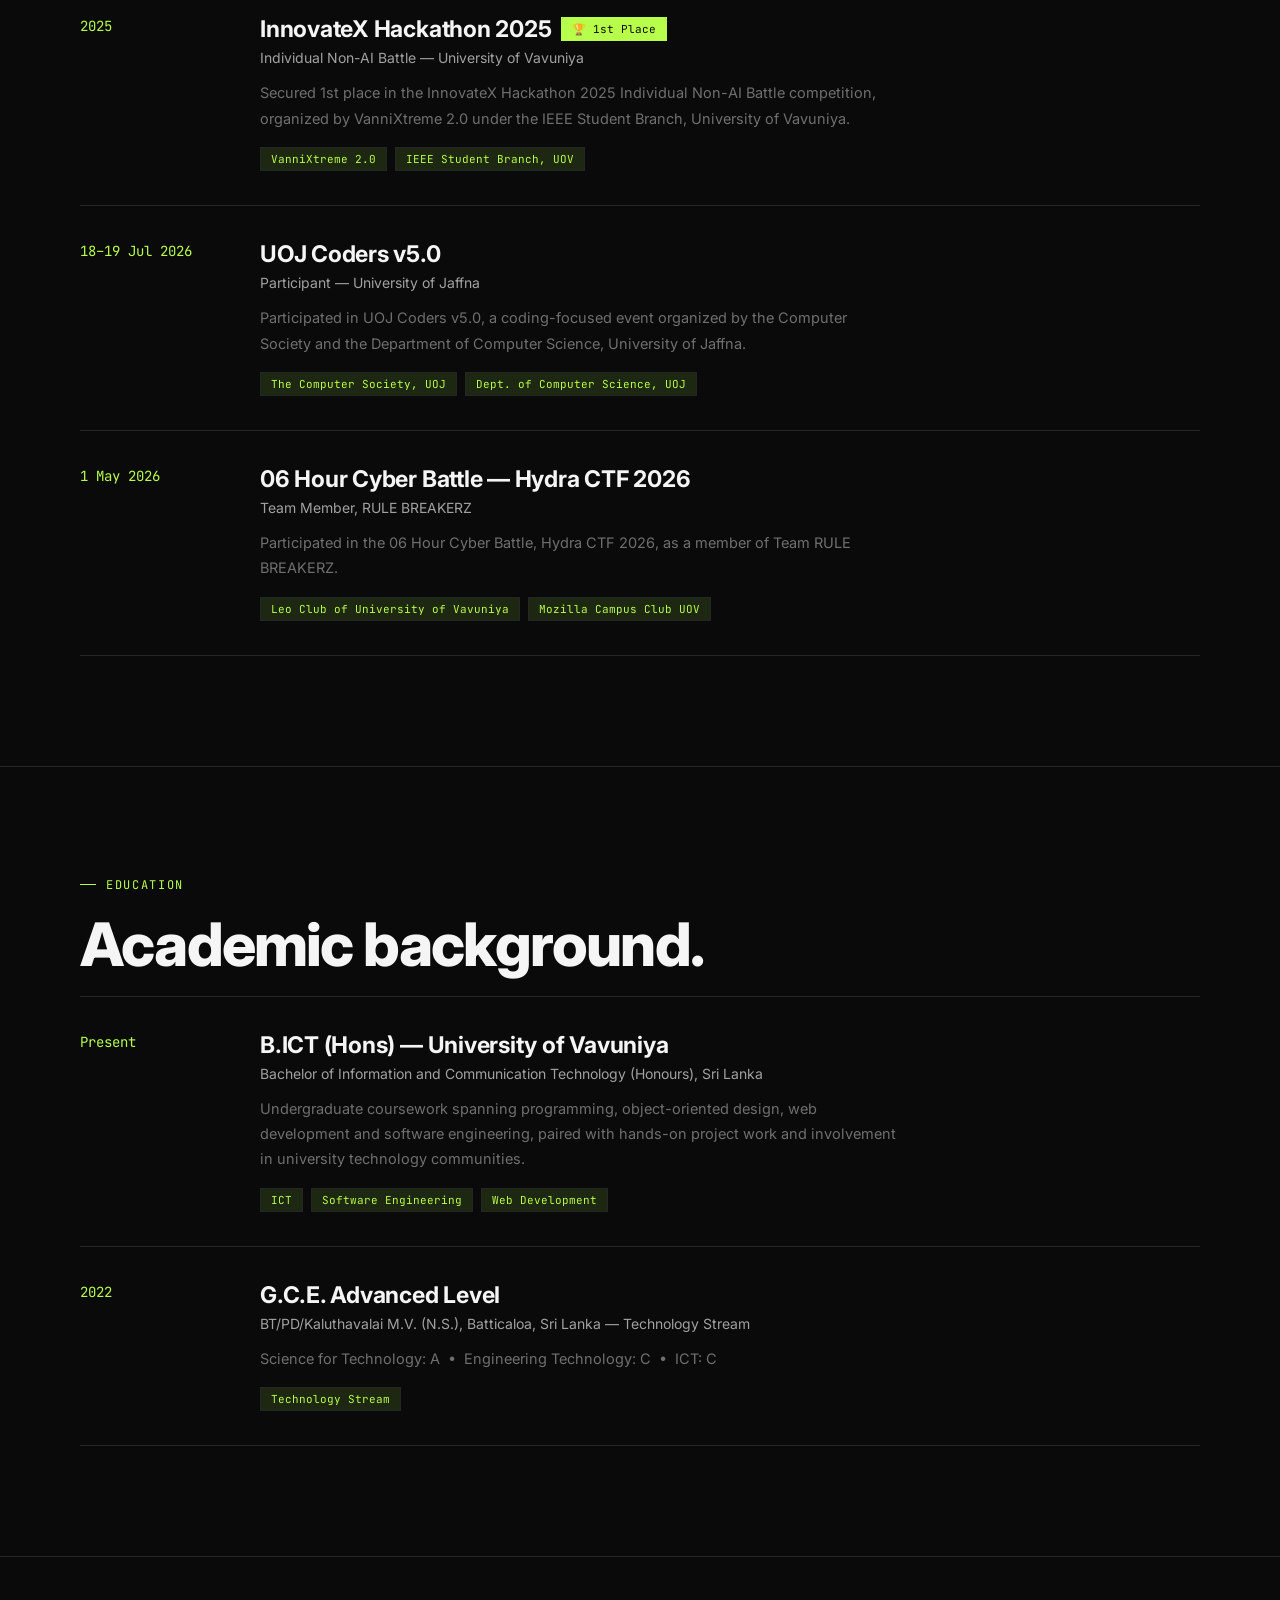
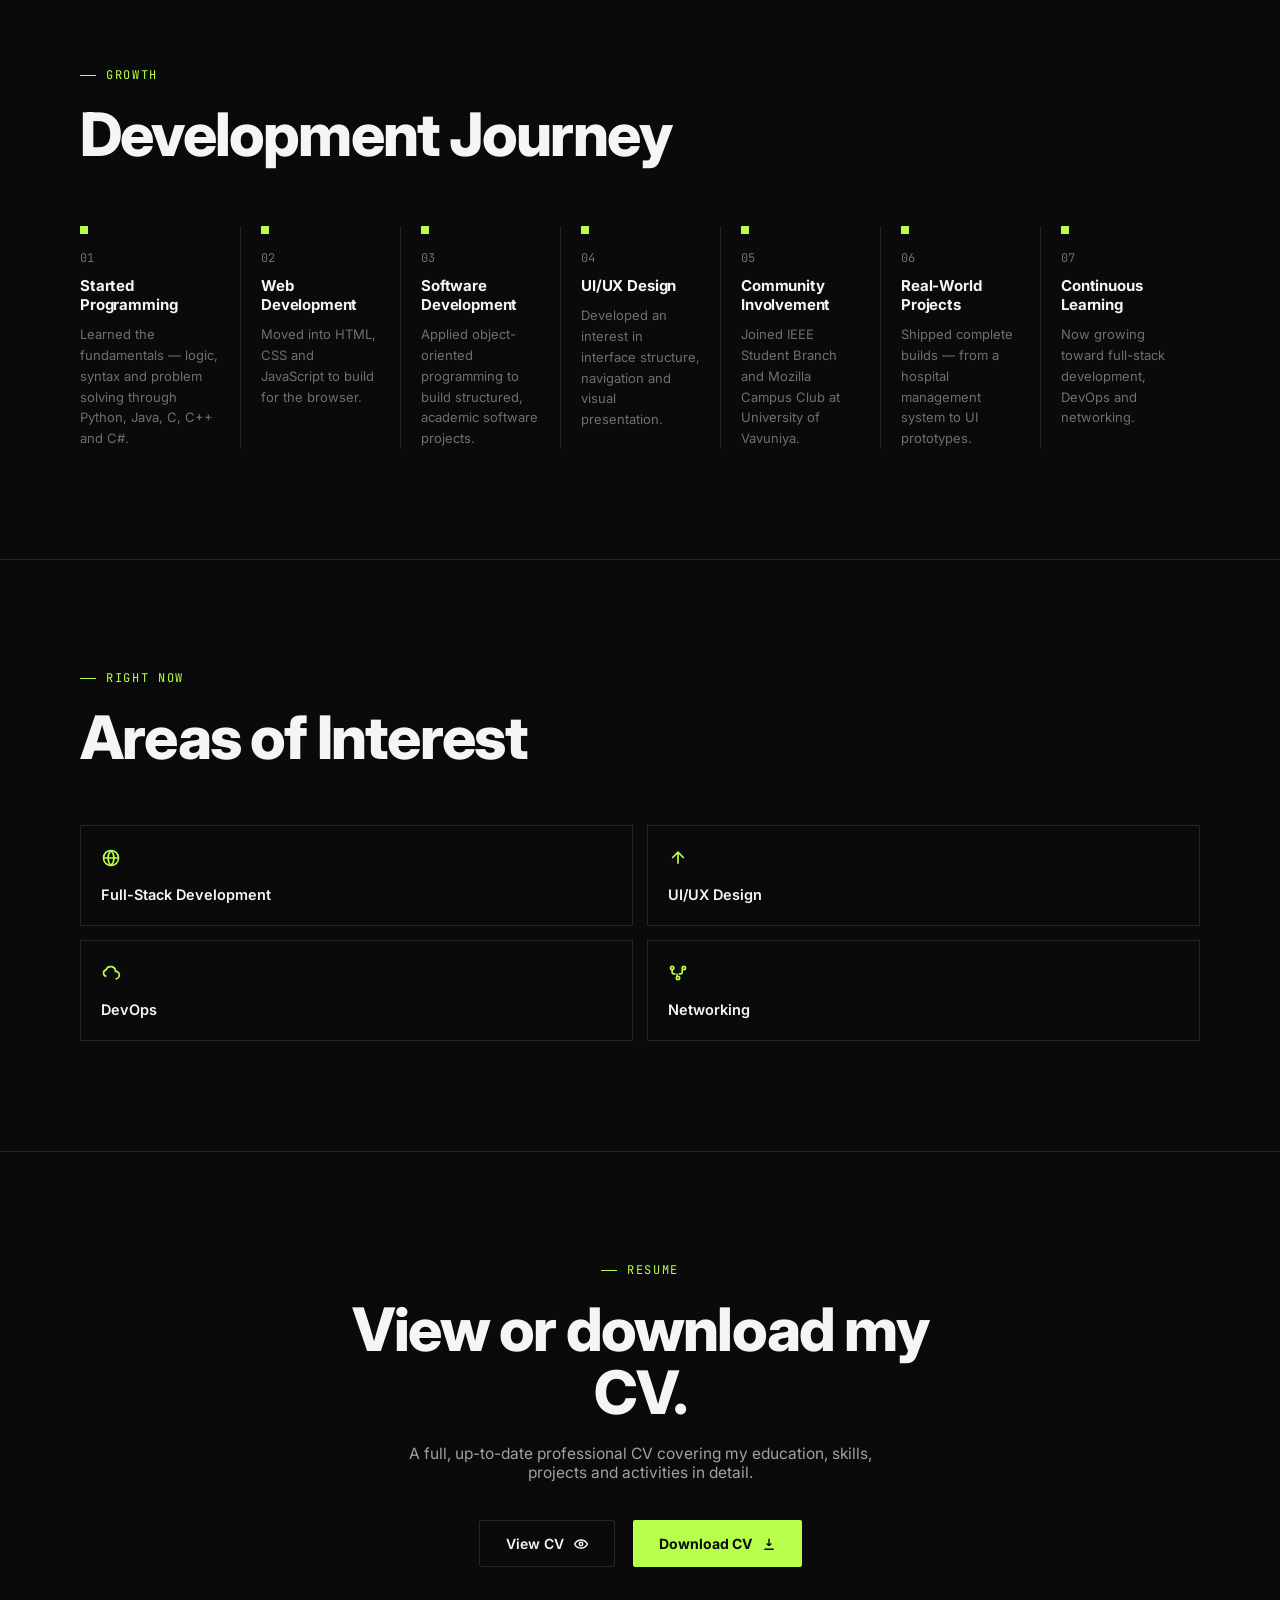
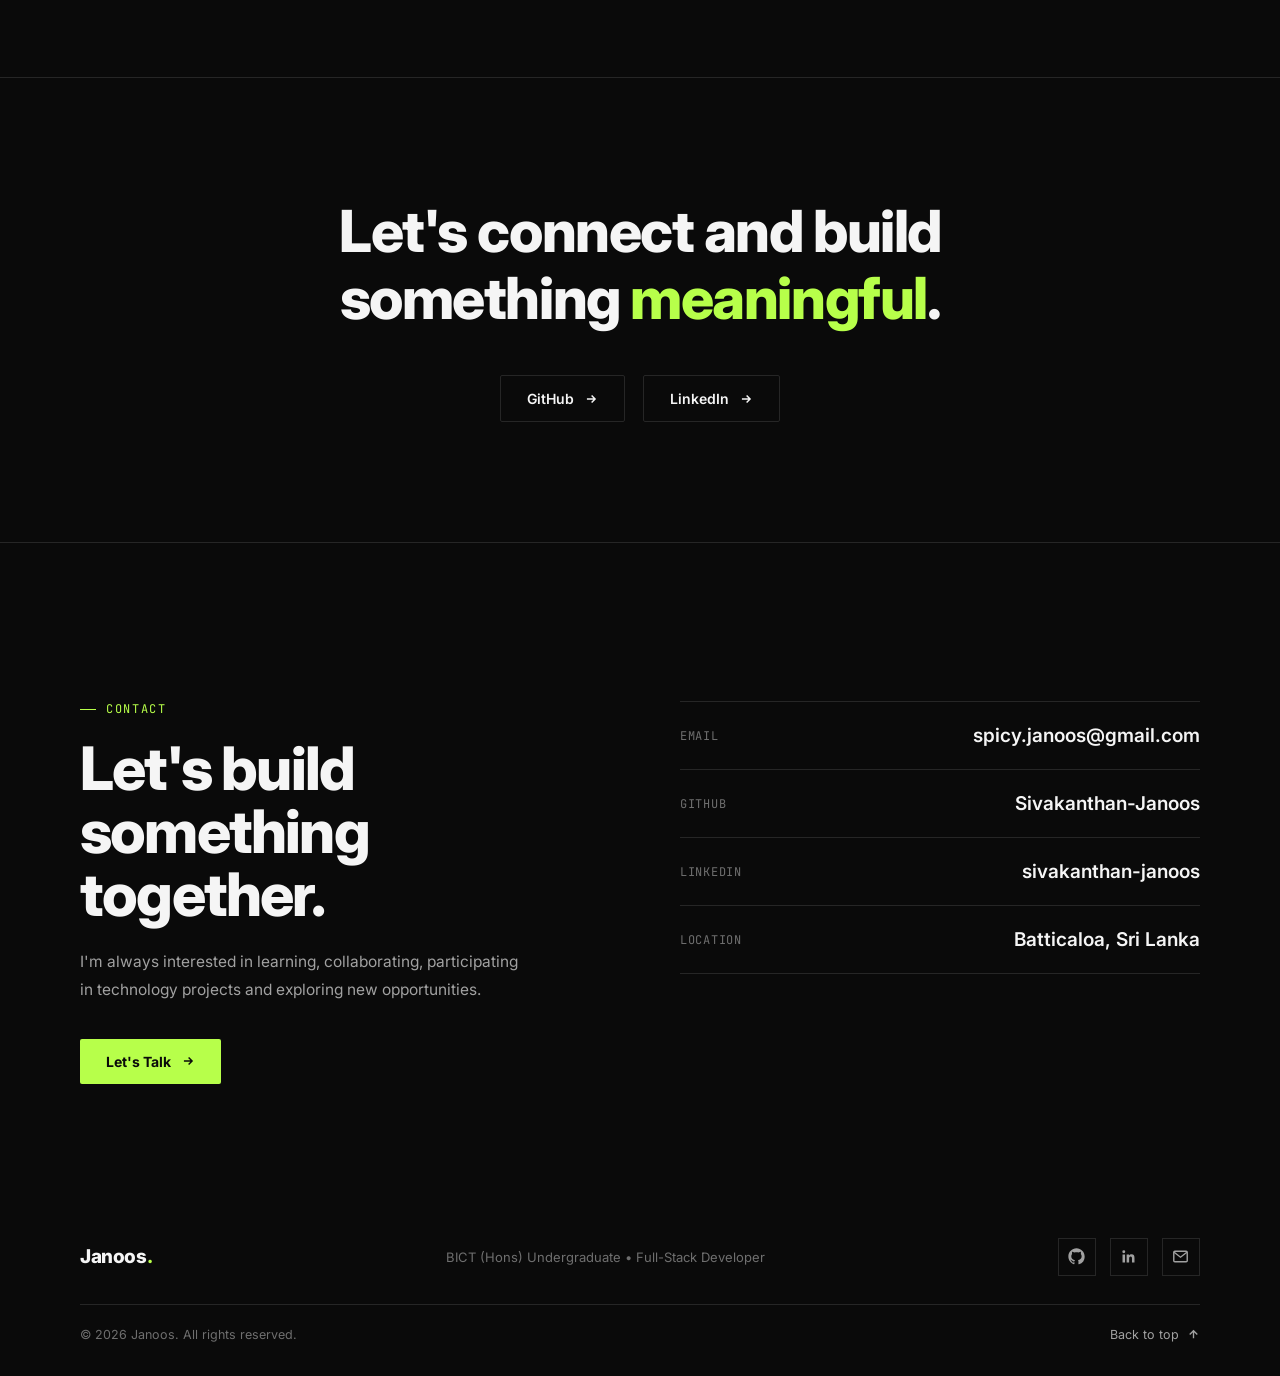
==== commit 2dc98b0a: "Update image source path for photo gallery" ====
--- a/index.html
+++ b/index.html
@@ -288,7 +288,7 @@
       <div class="project-row flip reveal">
         <div class="p-media">
           <div class="p-media-inner-scale">
-            <img src="assets/projects/photo-gallery-website.jpg" alt="Photo Gallery Website interface showing image gallery, tagging metadata and web analytics" loading="lazy" />
+            <img src="photo-gallery-website.jpg" alt="Photo Gallery Website interface showing image gallery, tagging metadata and web analytics" loading="lazy" />
           </div>
         </div>
         <div class="p-info">
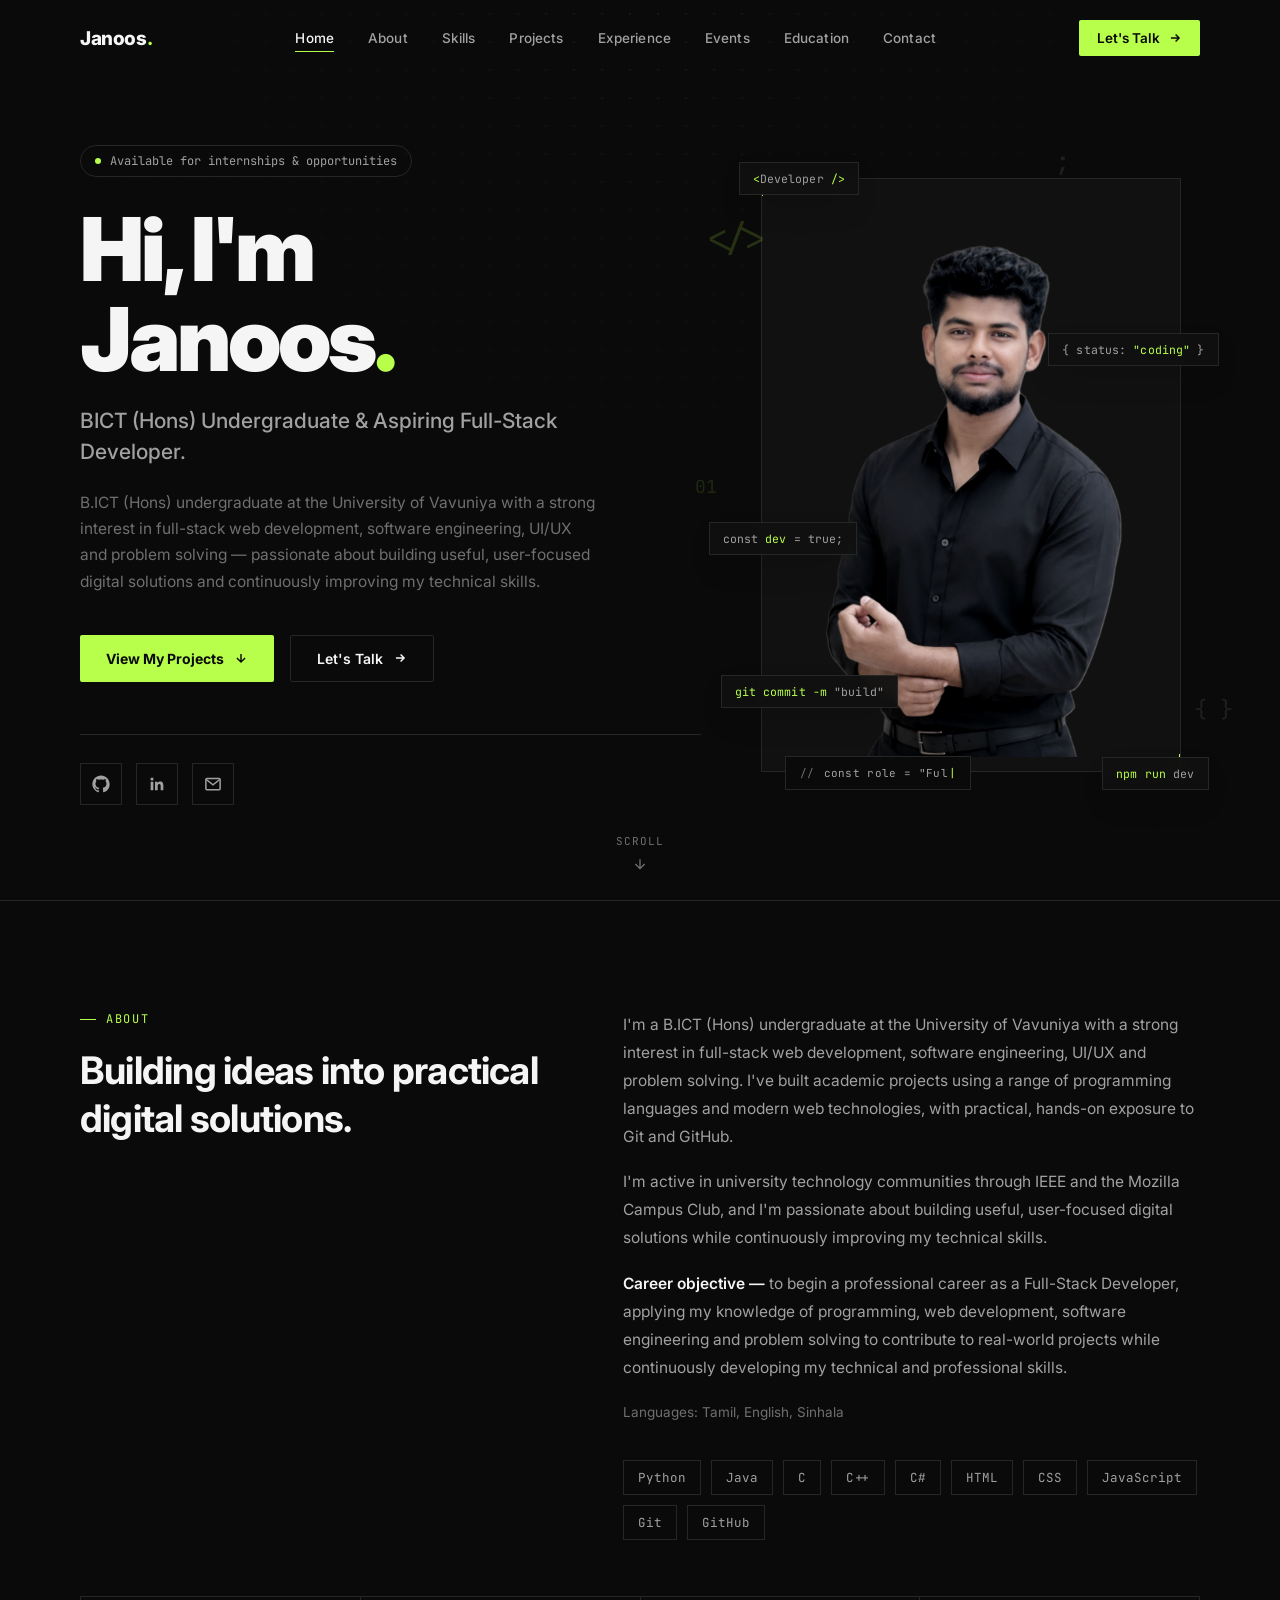
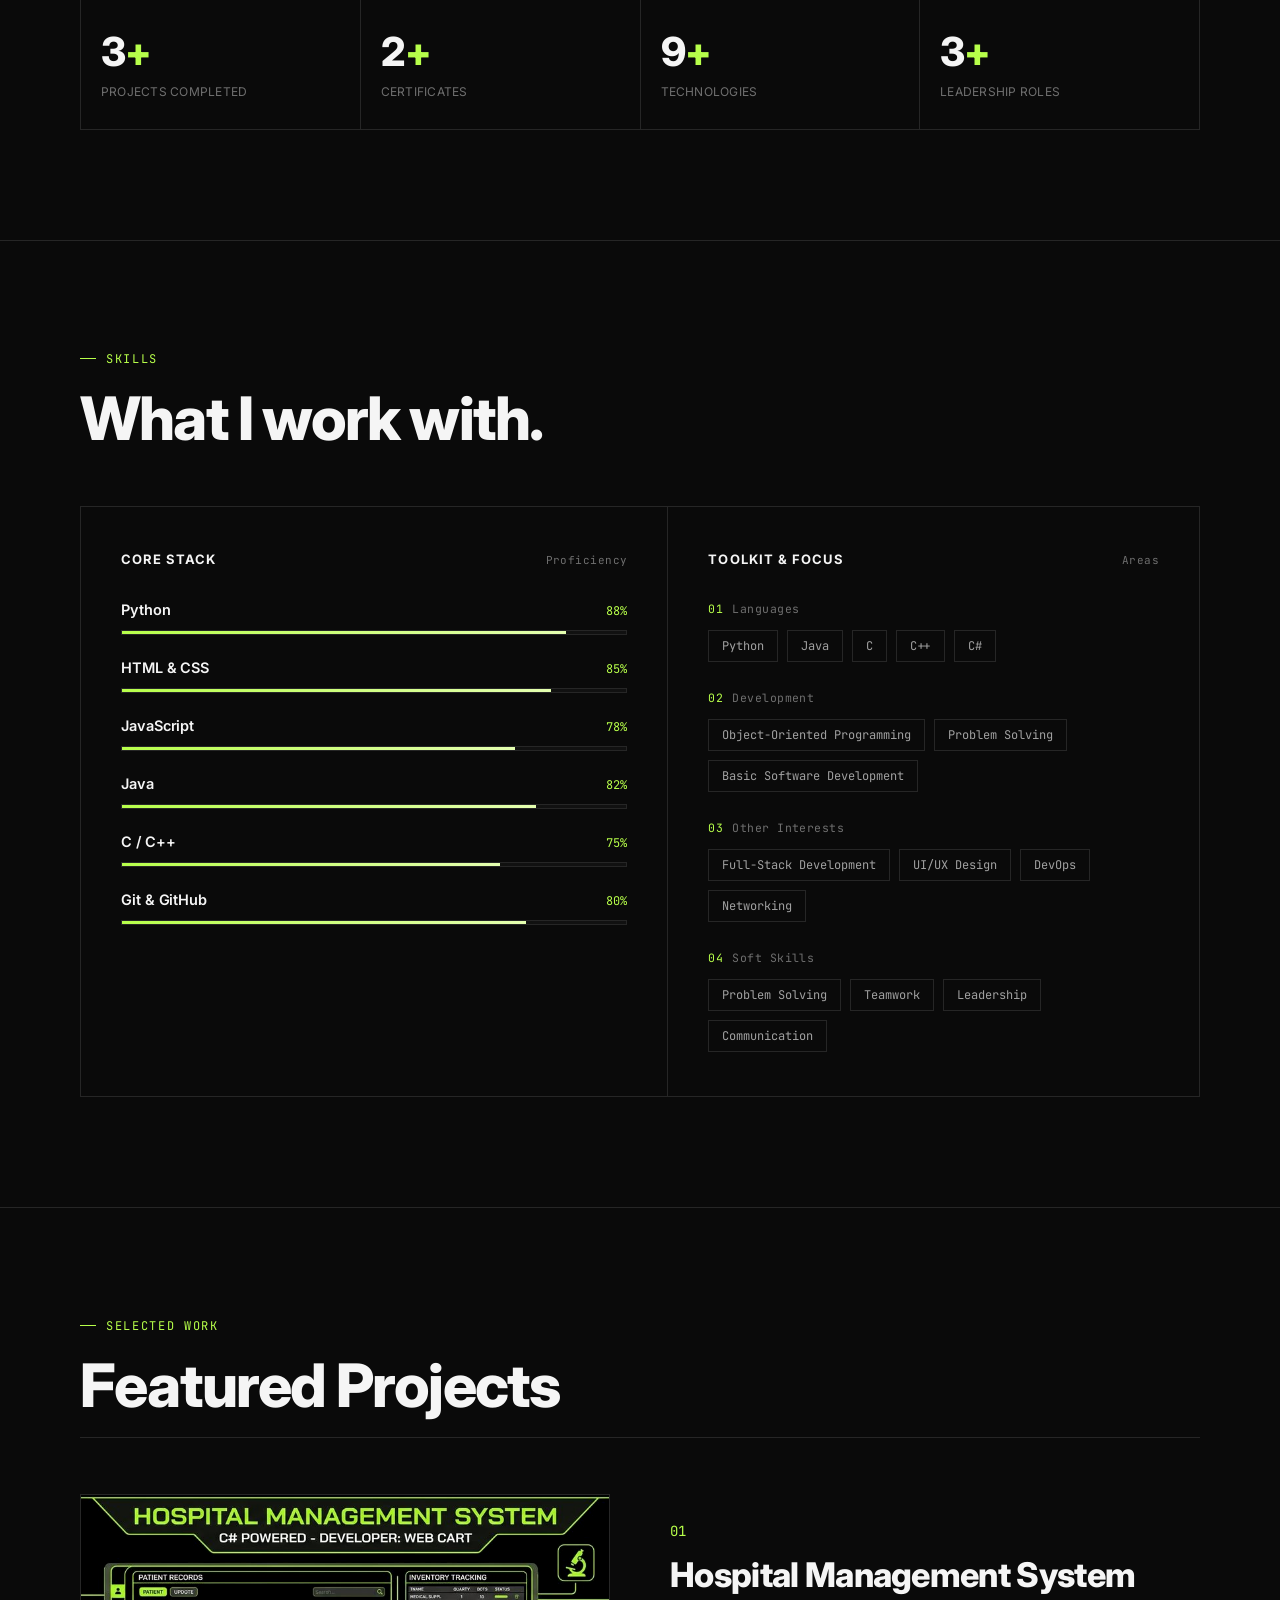
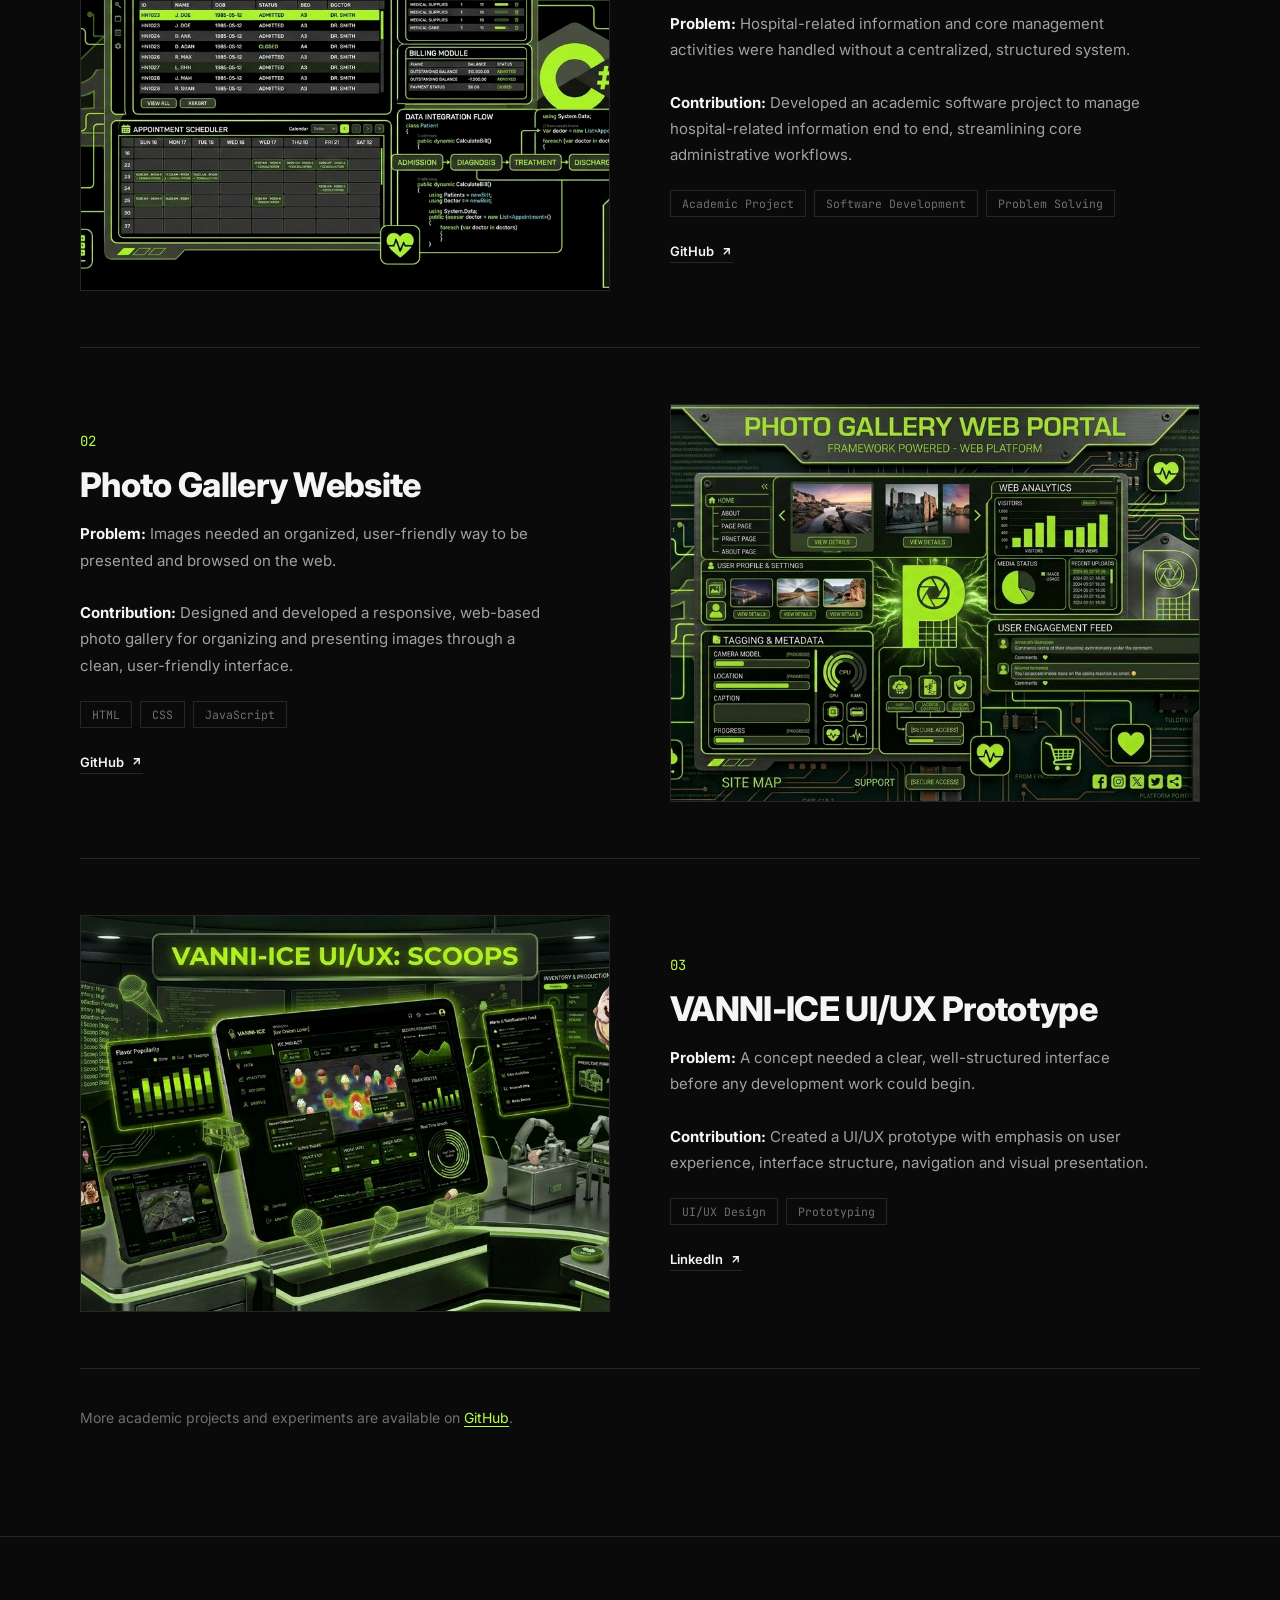
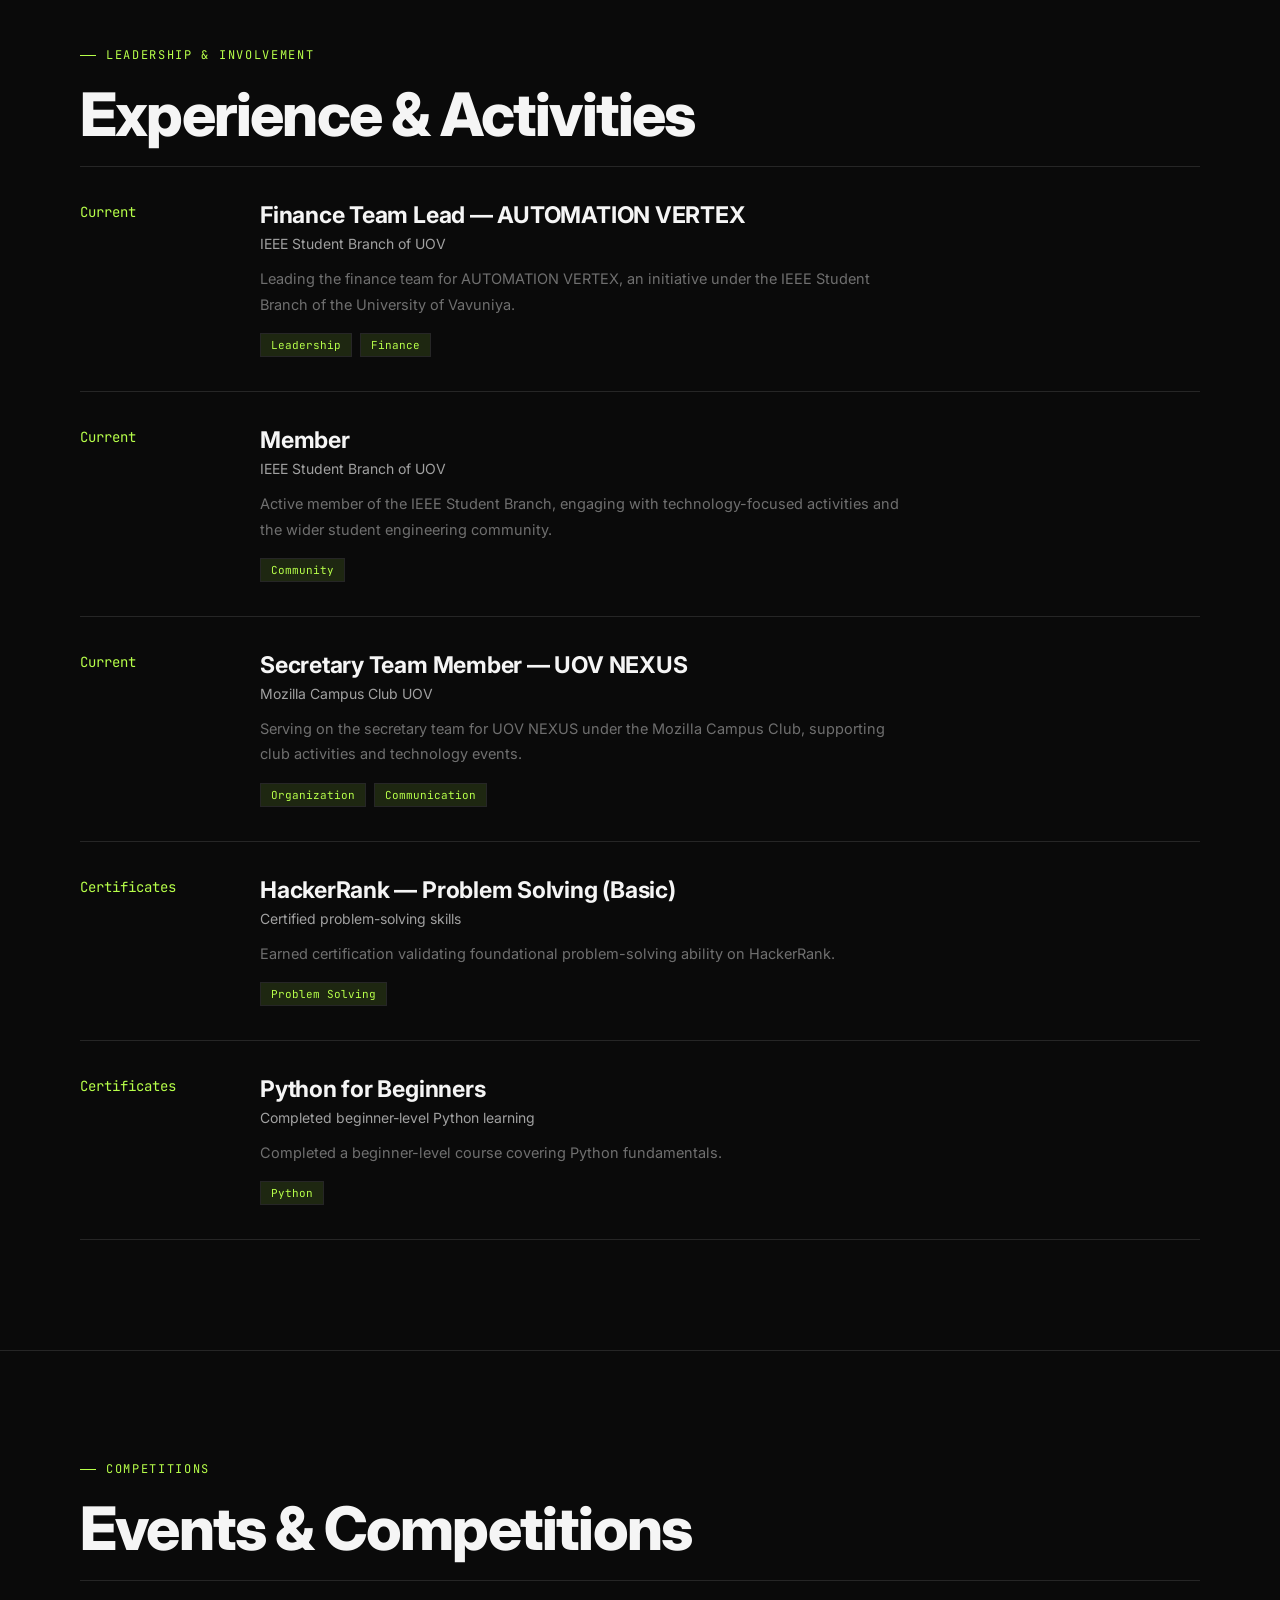
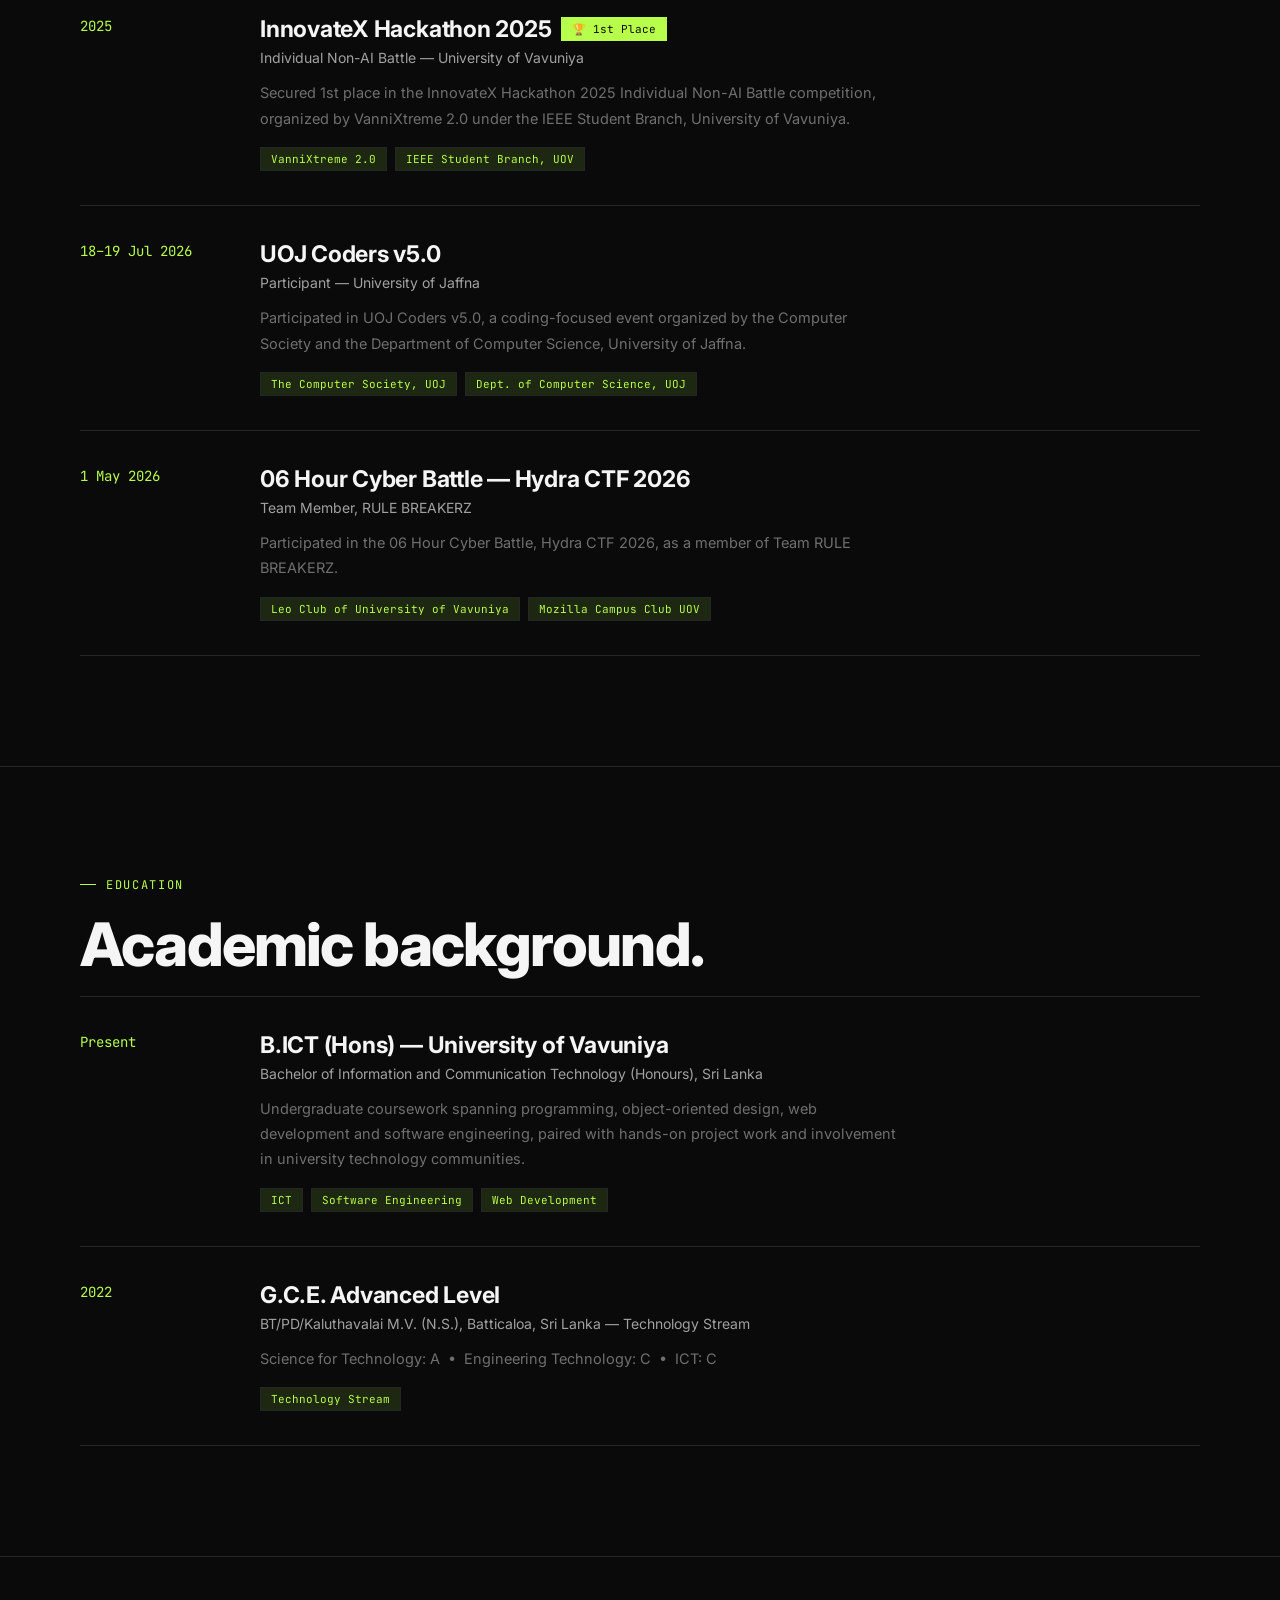
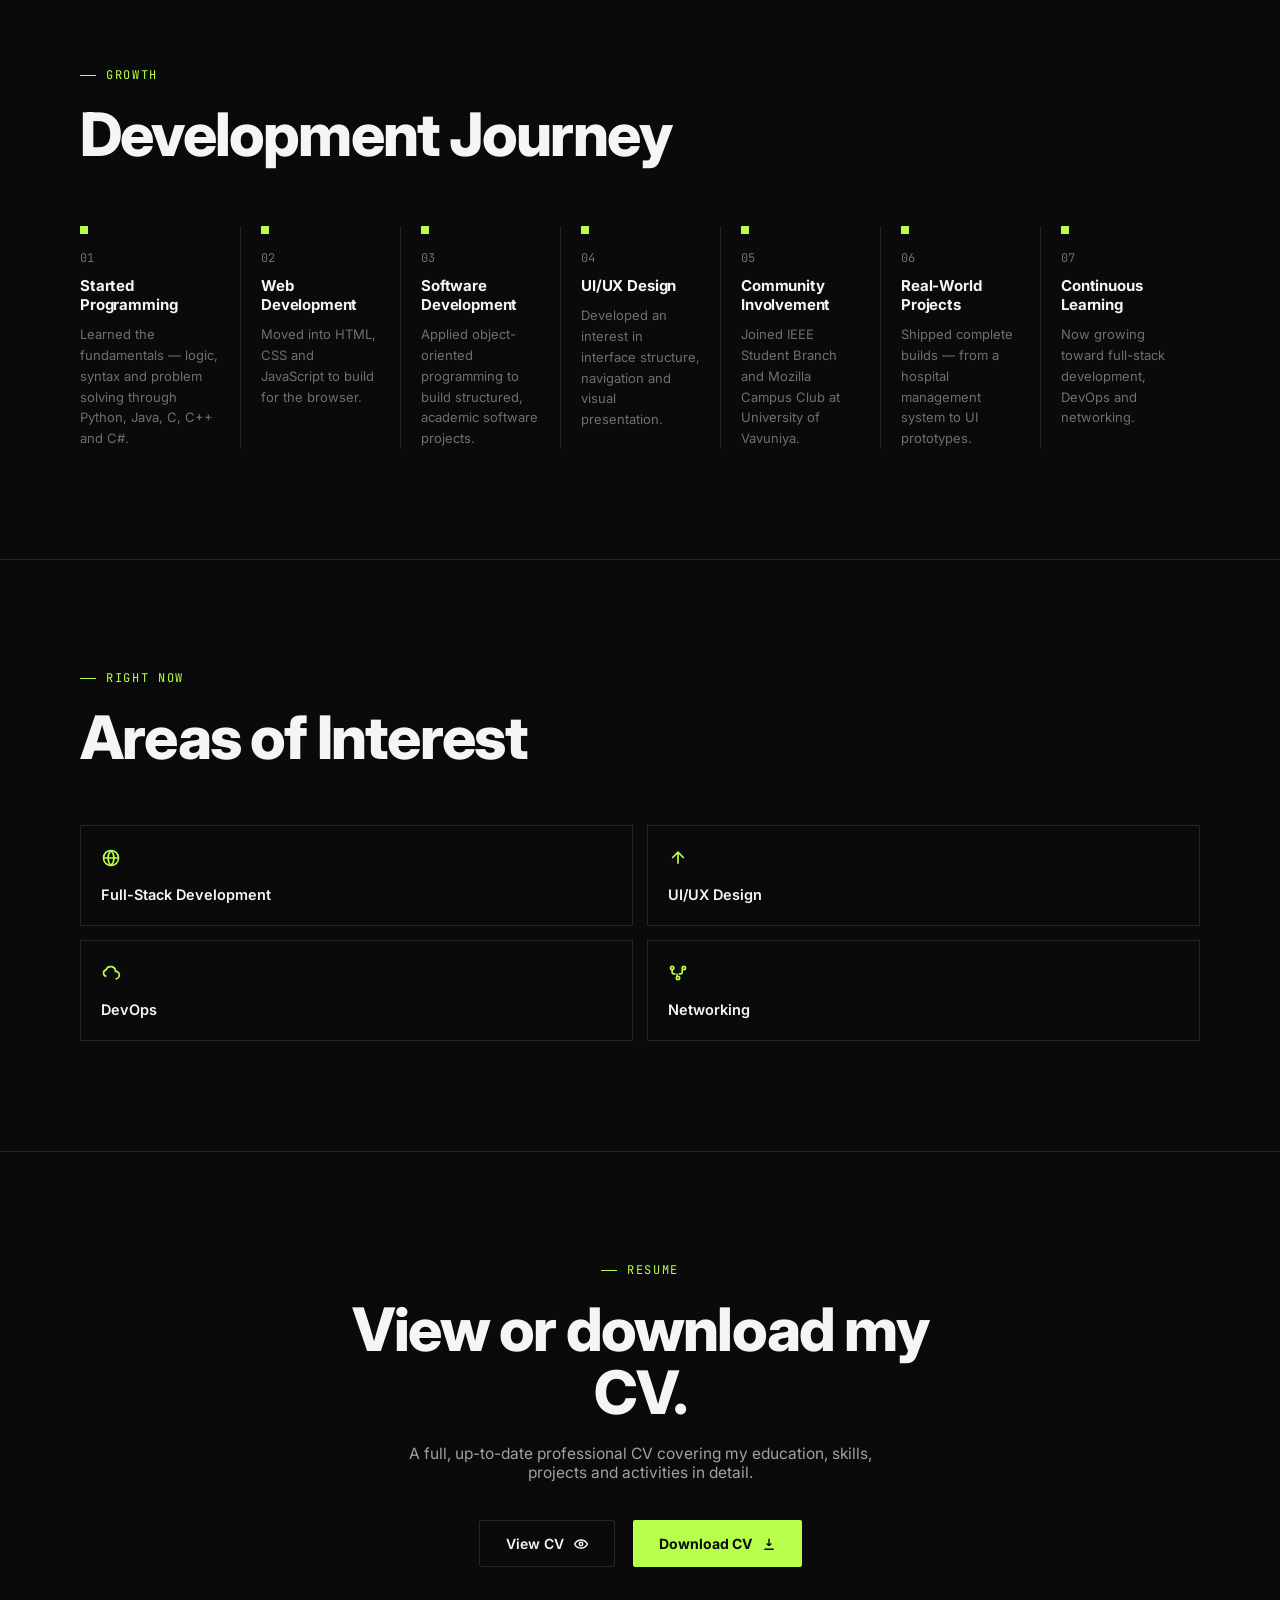
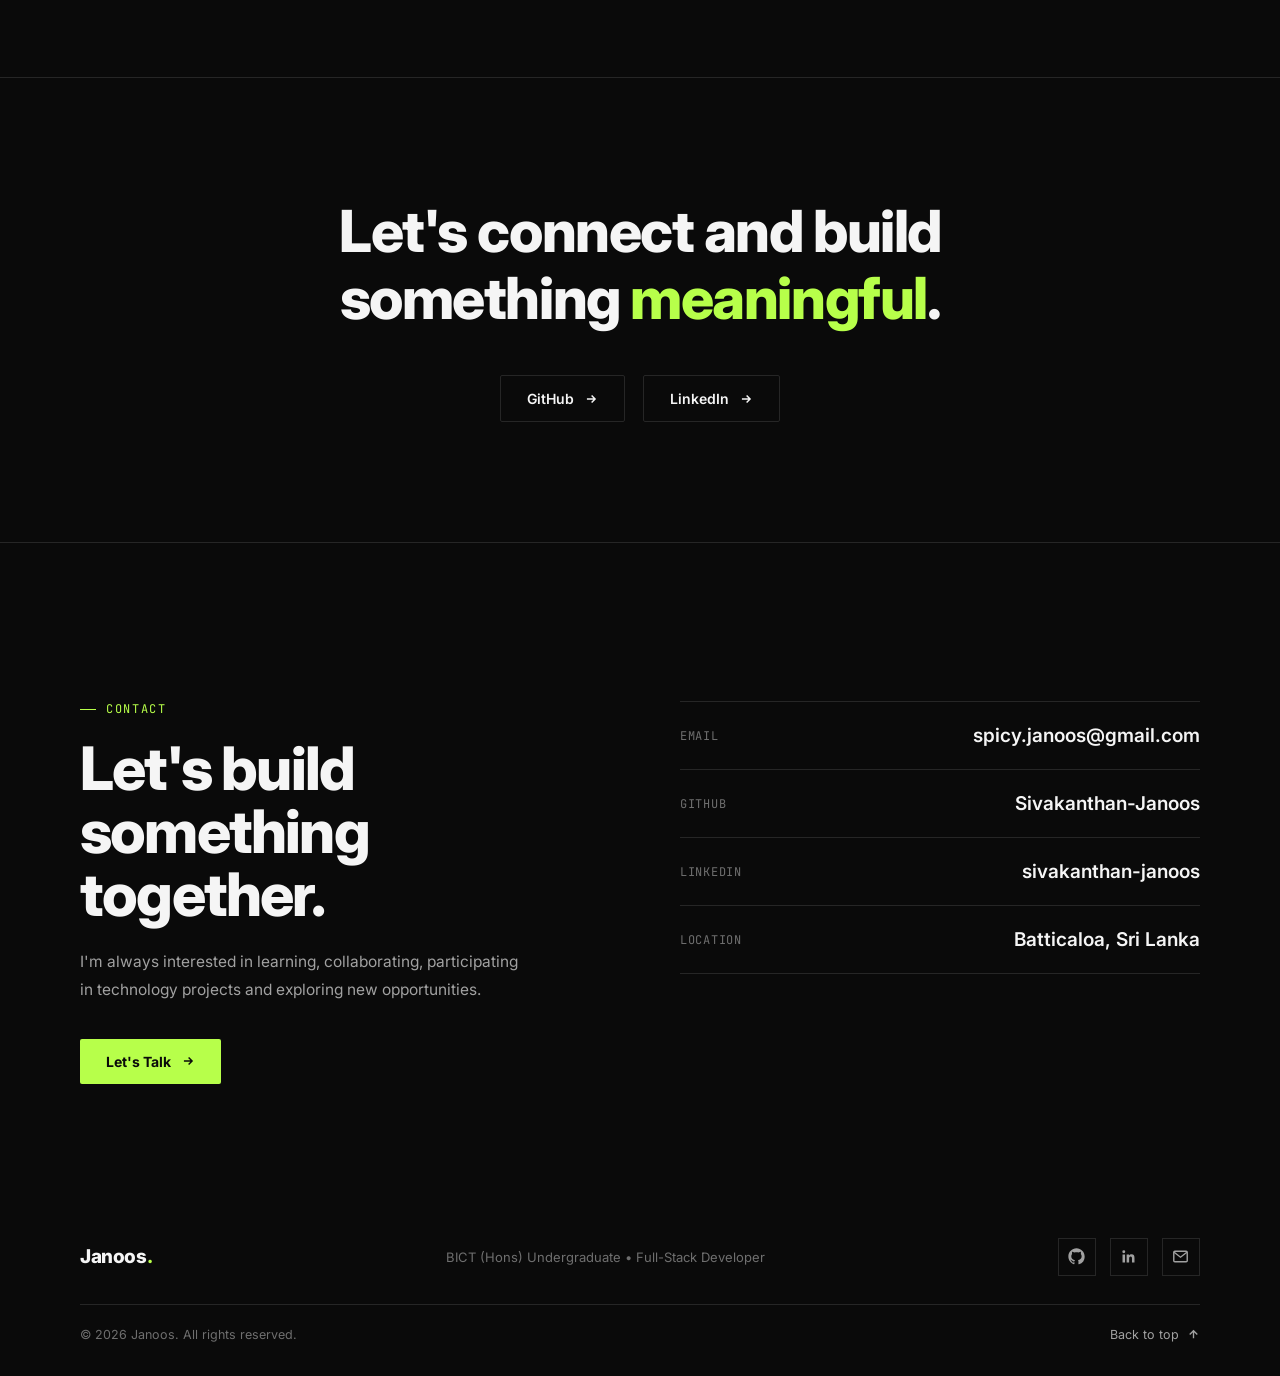
==== commit 82a4f3d0: "Update image source for hospital management system" ====
--- a/index.html
+++ b/index.html
@@ -266,7 +266,7 @@
       <div class="project-row reveal">
         <div class="p-media">
           <div class="p-media-inner-scale">
-            <img src="assets/projects/hospital-management-system.jpg" alt="Hospital Management System interface showing patient records, appointment scheduler and billing module" loading="lazy" />
+            <img src="hospital-management-system.jpg" alt="Hospital Management System interface showing patient records, appointment scheduler and billing module" loading="lazy" />
           </div>
         </div>
         <div class="p-info">
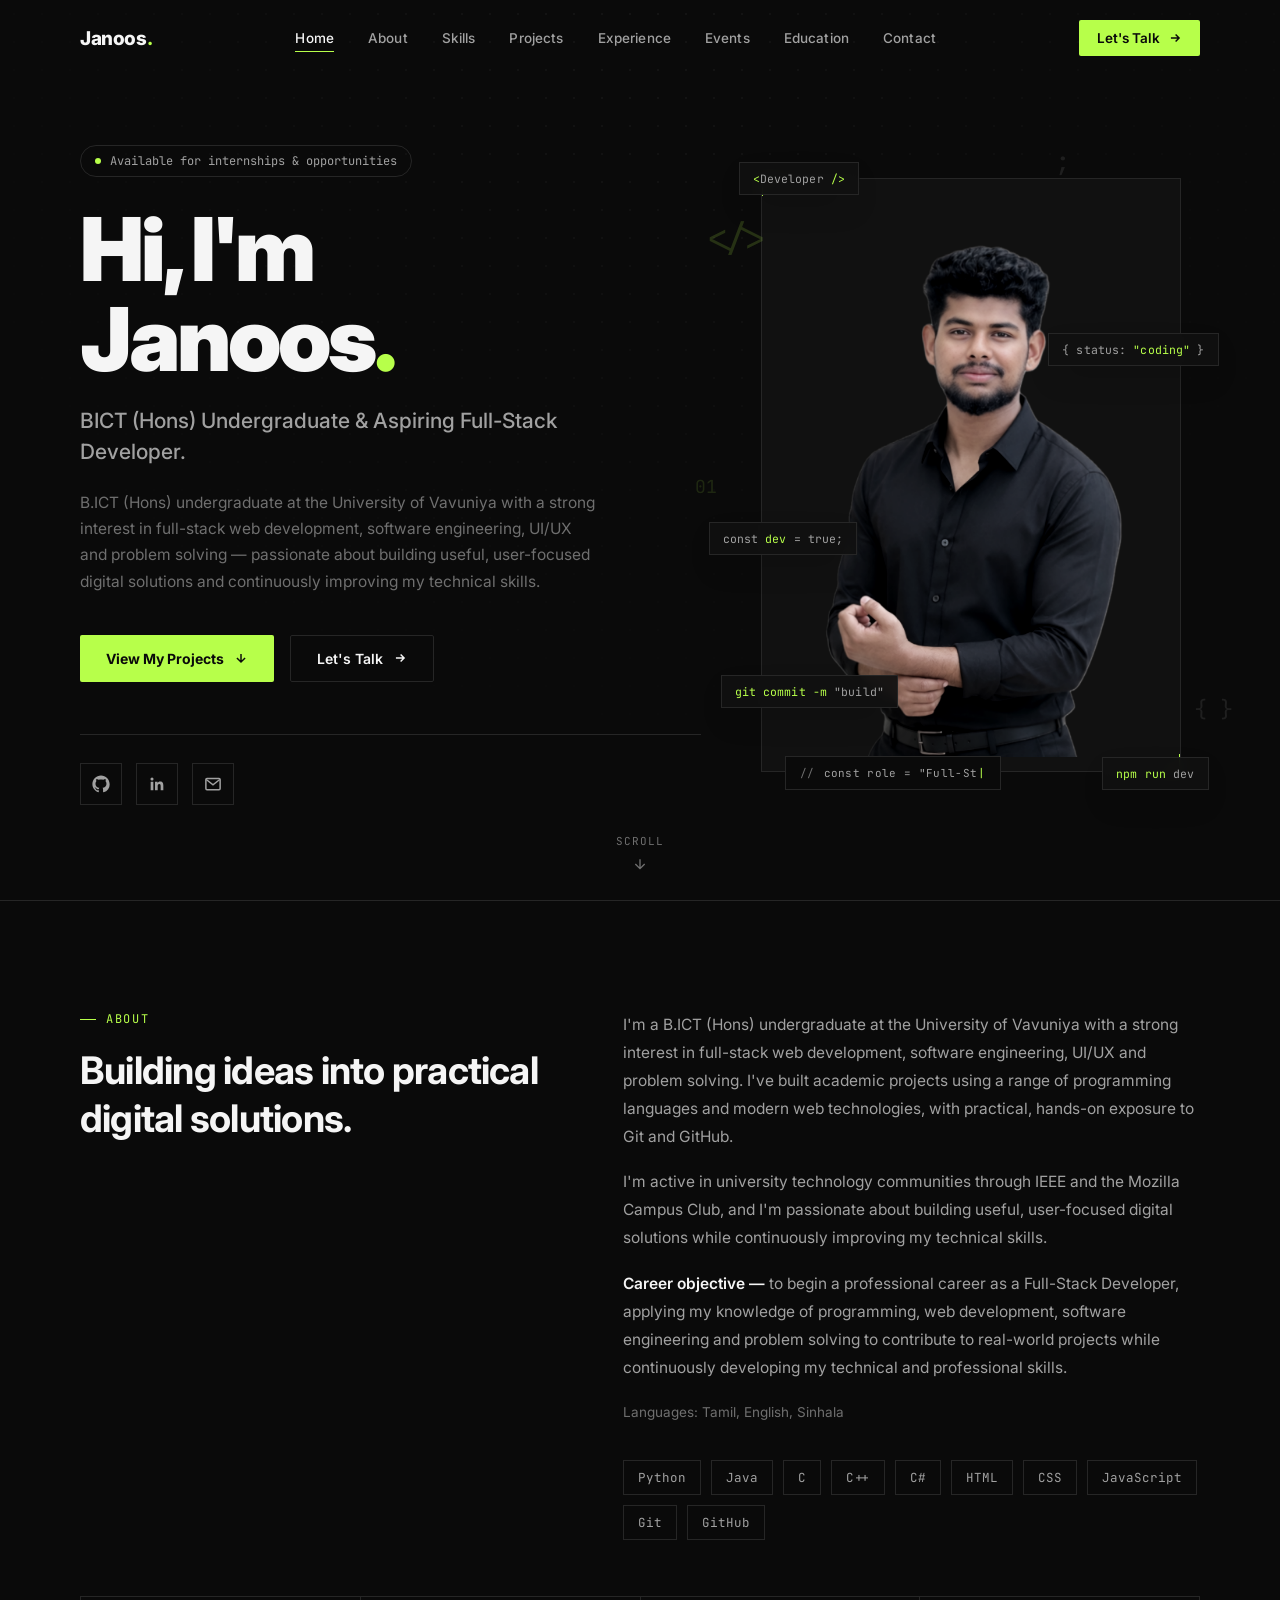
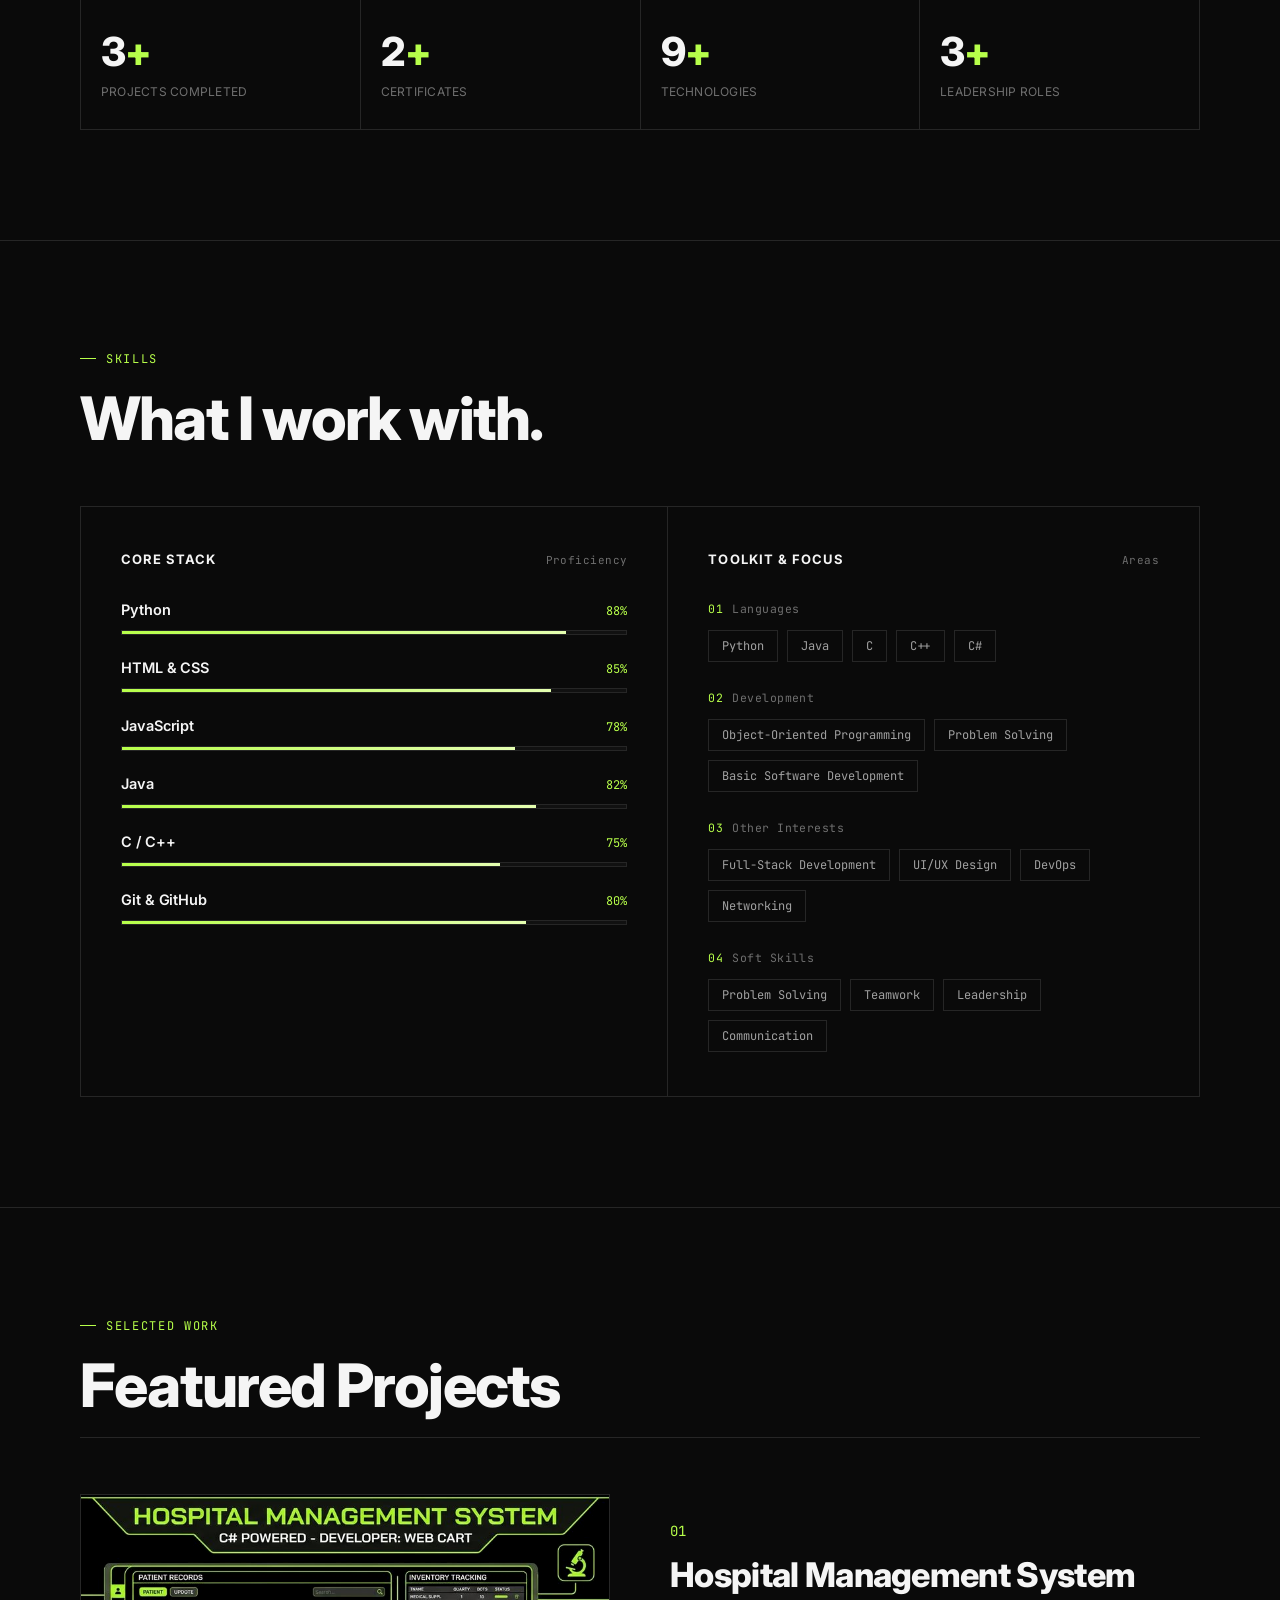
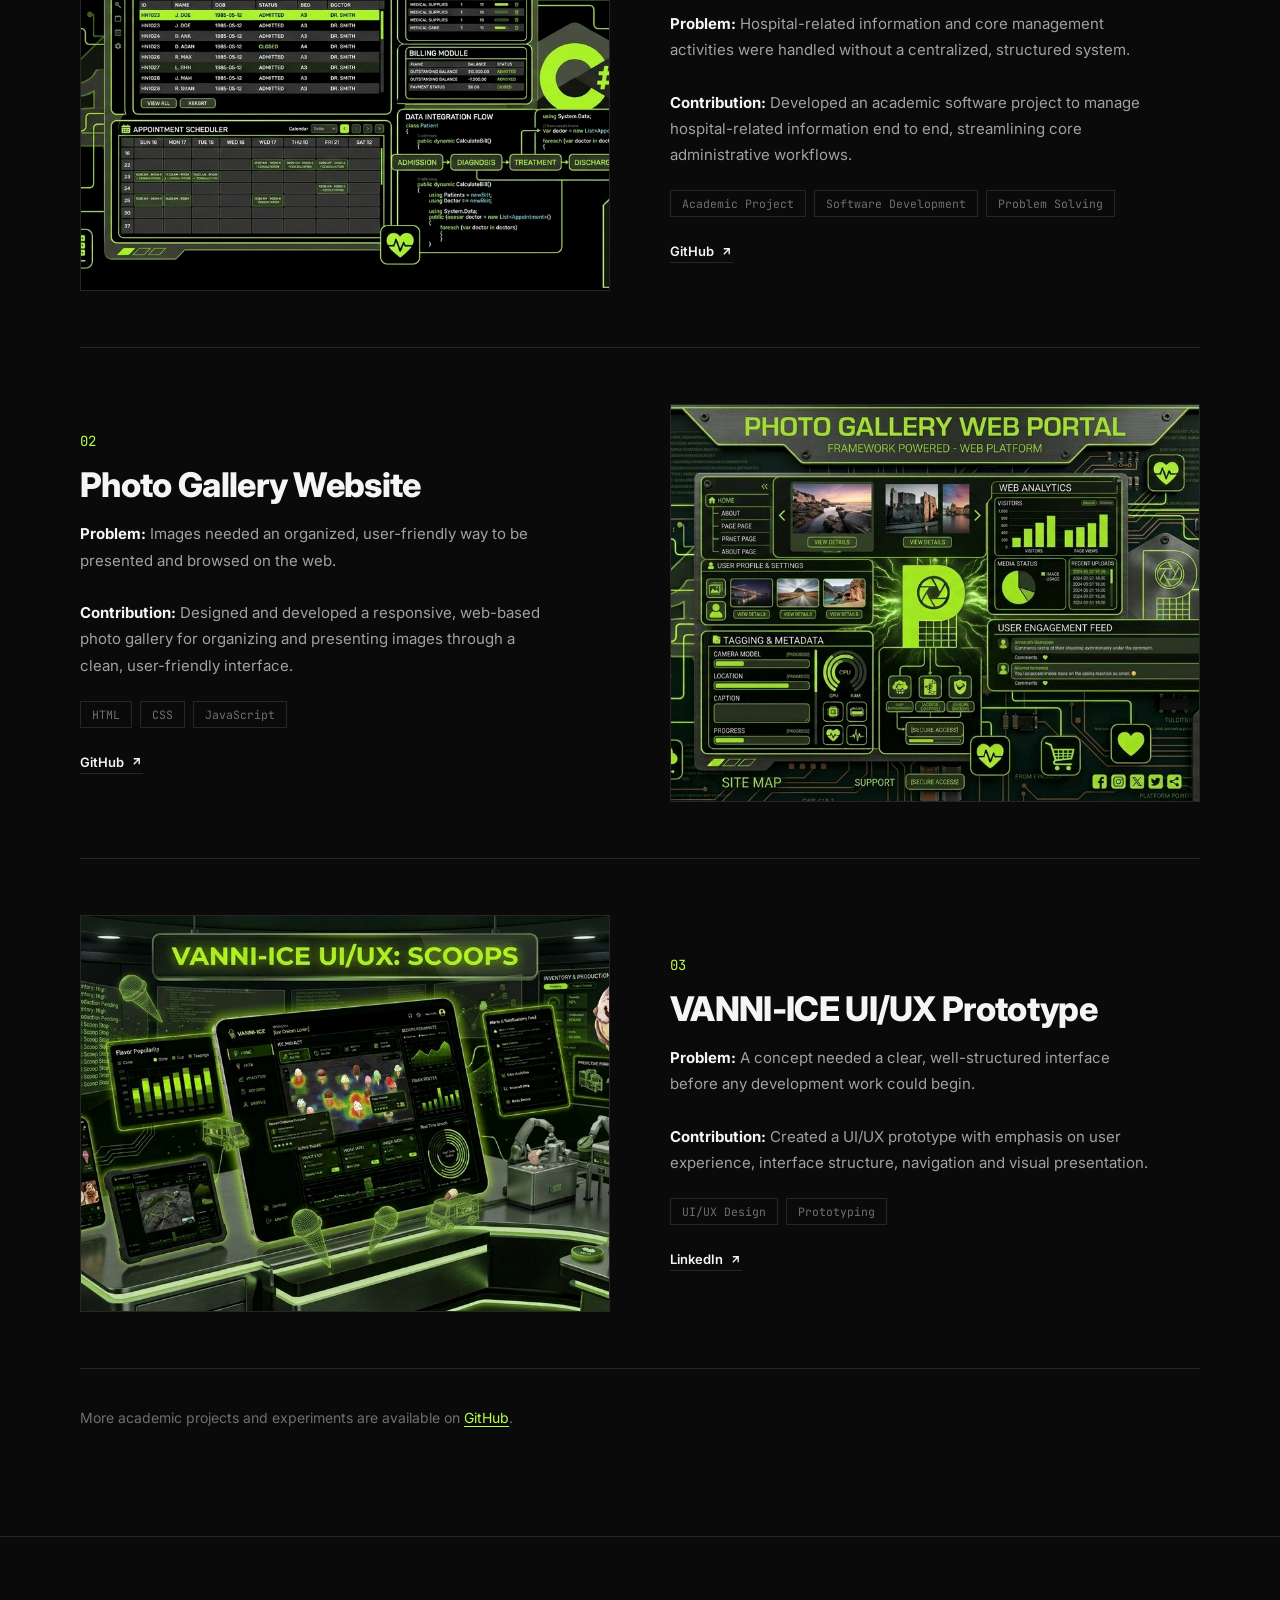
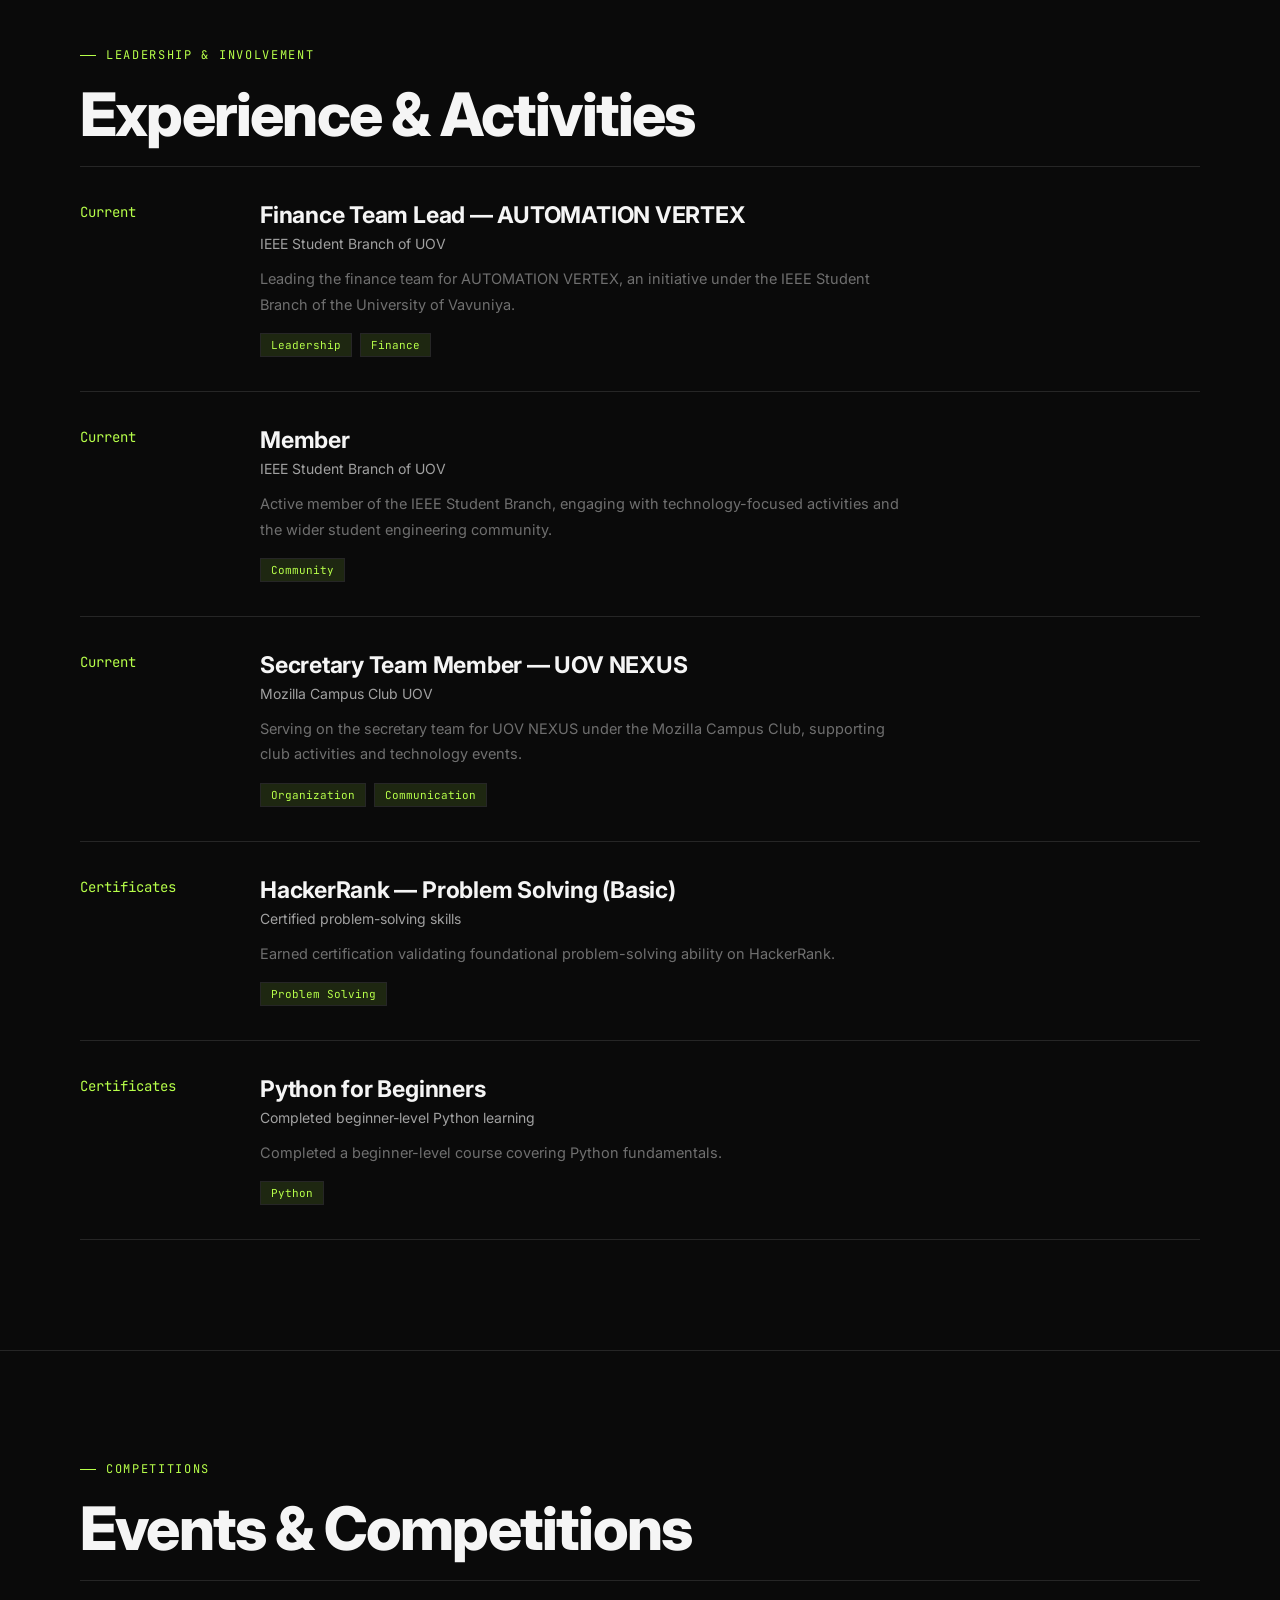
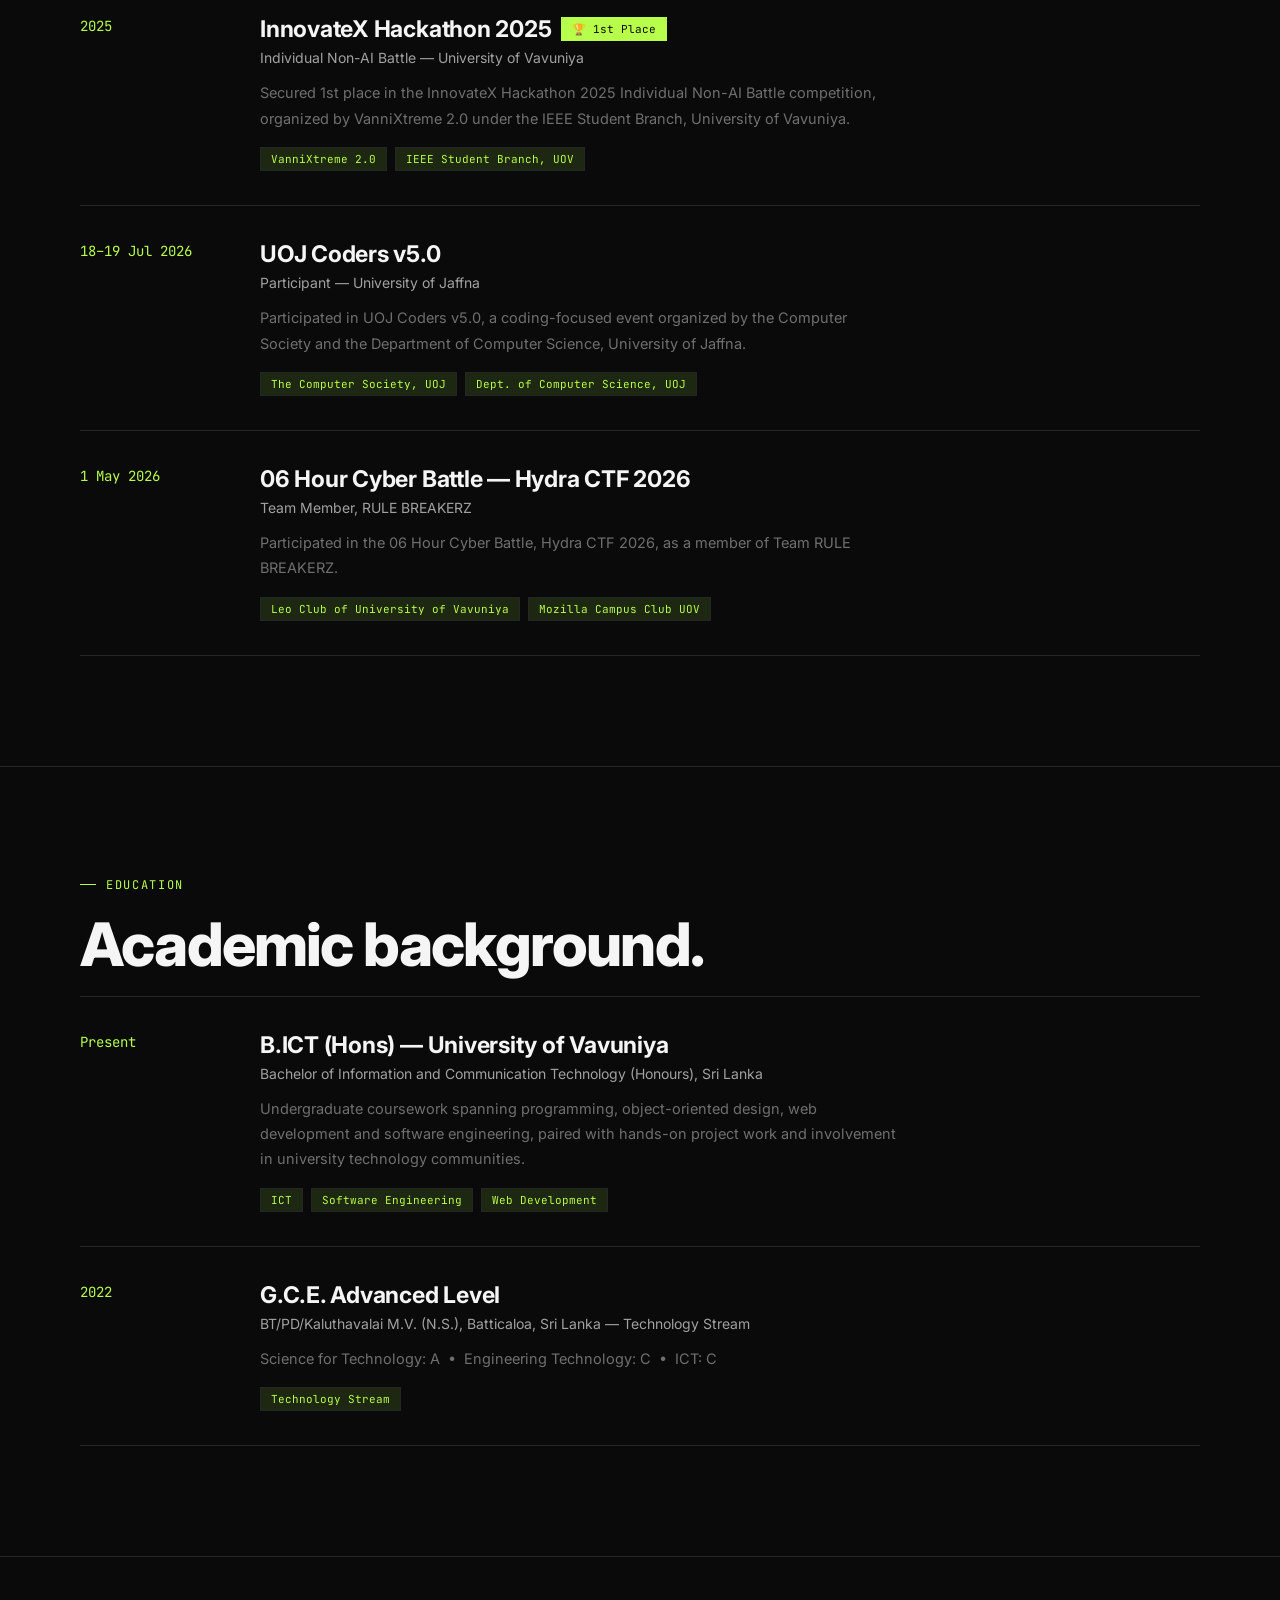
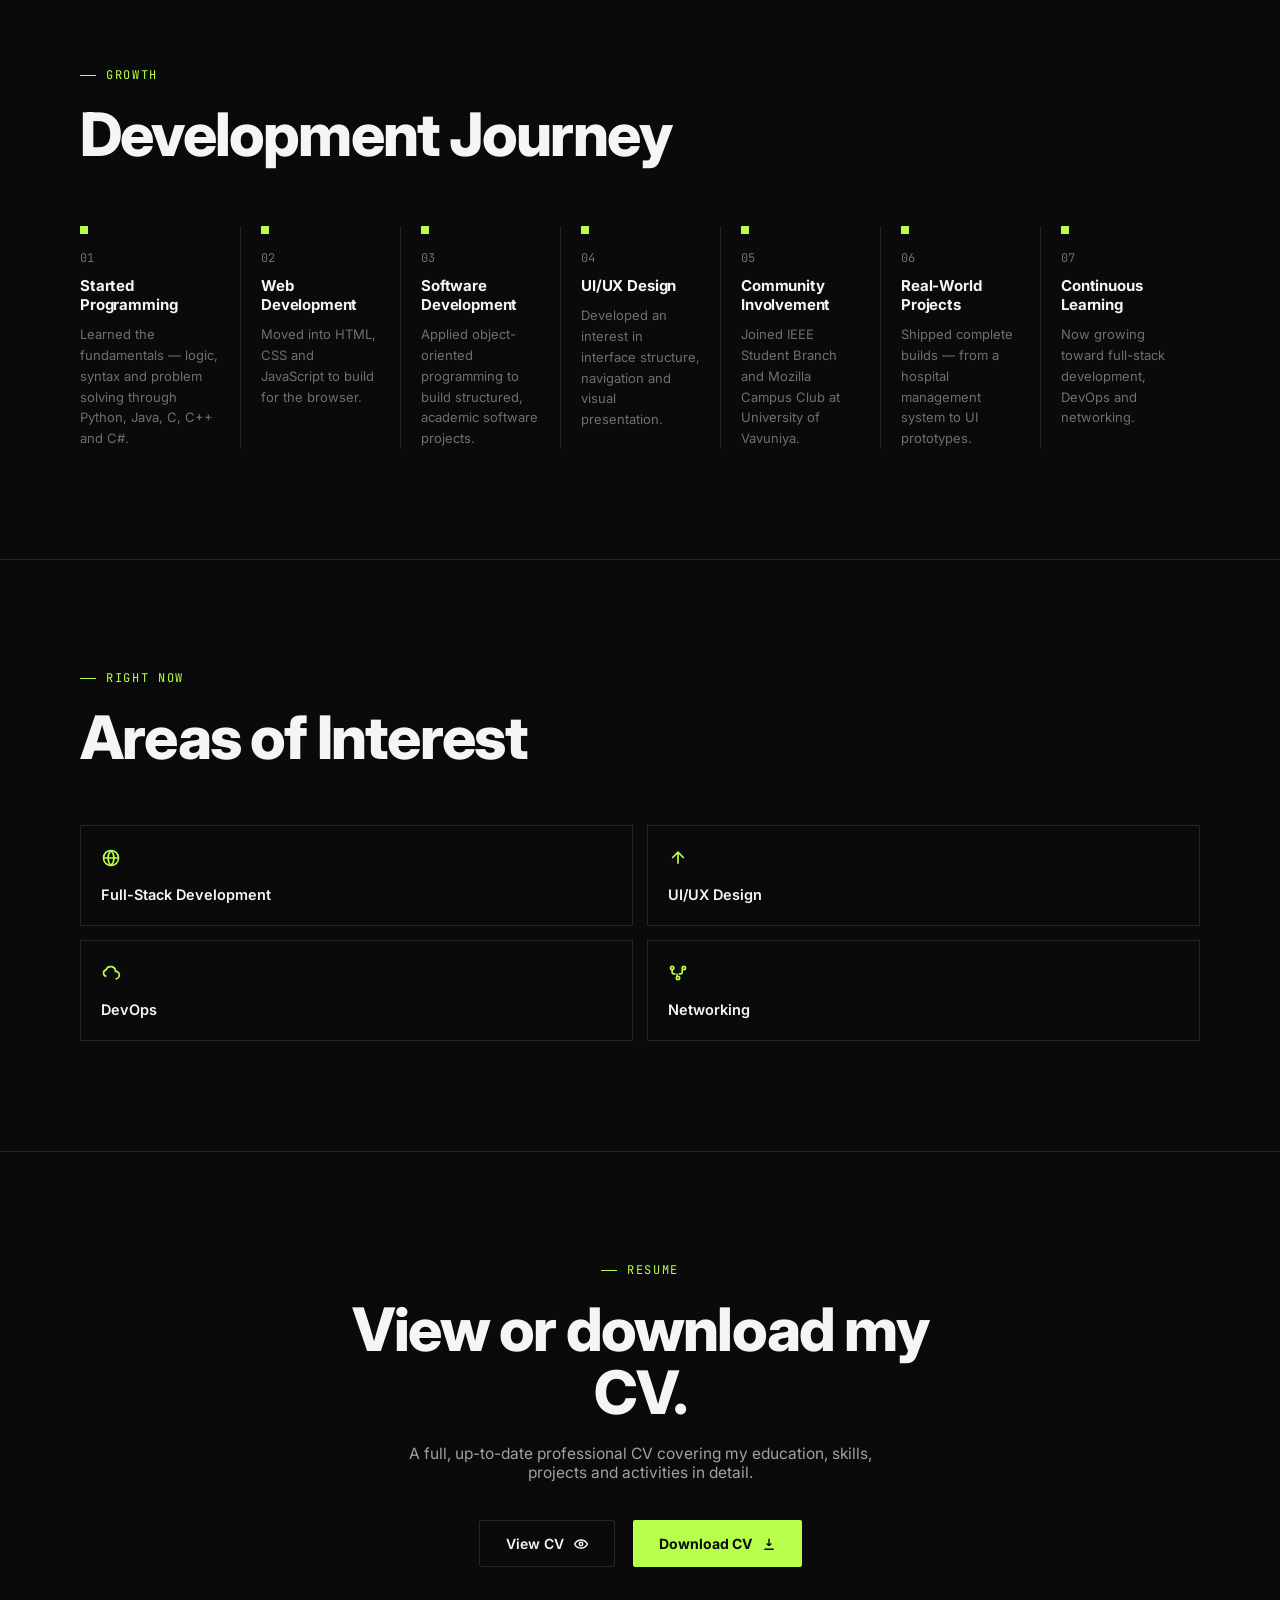
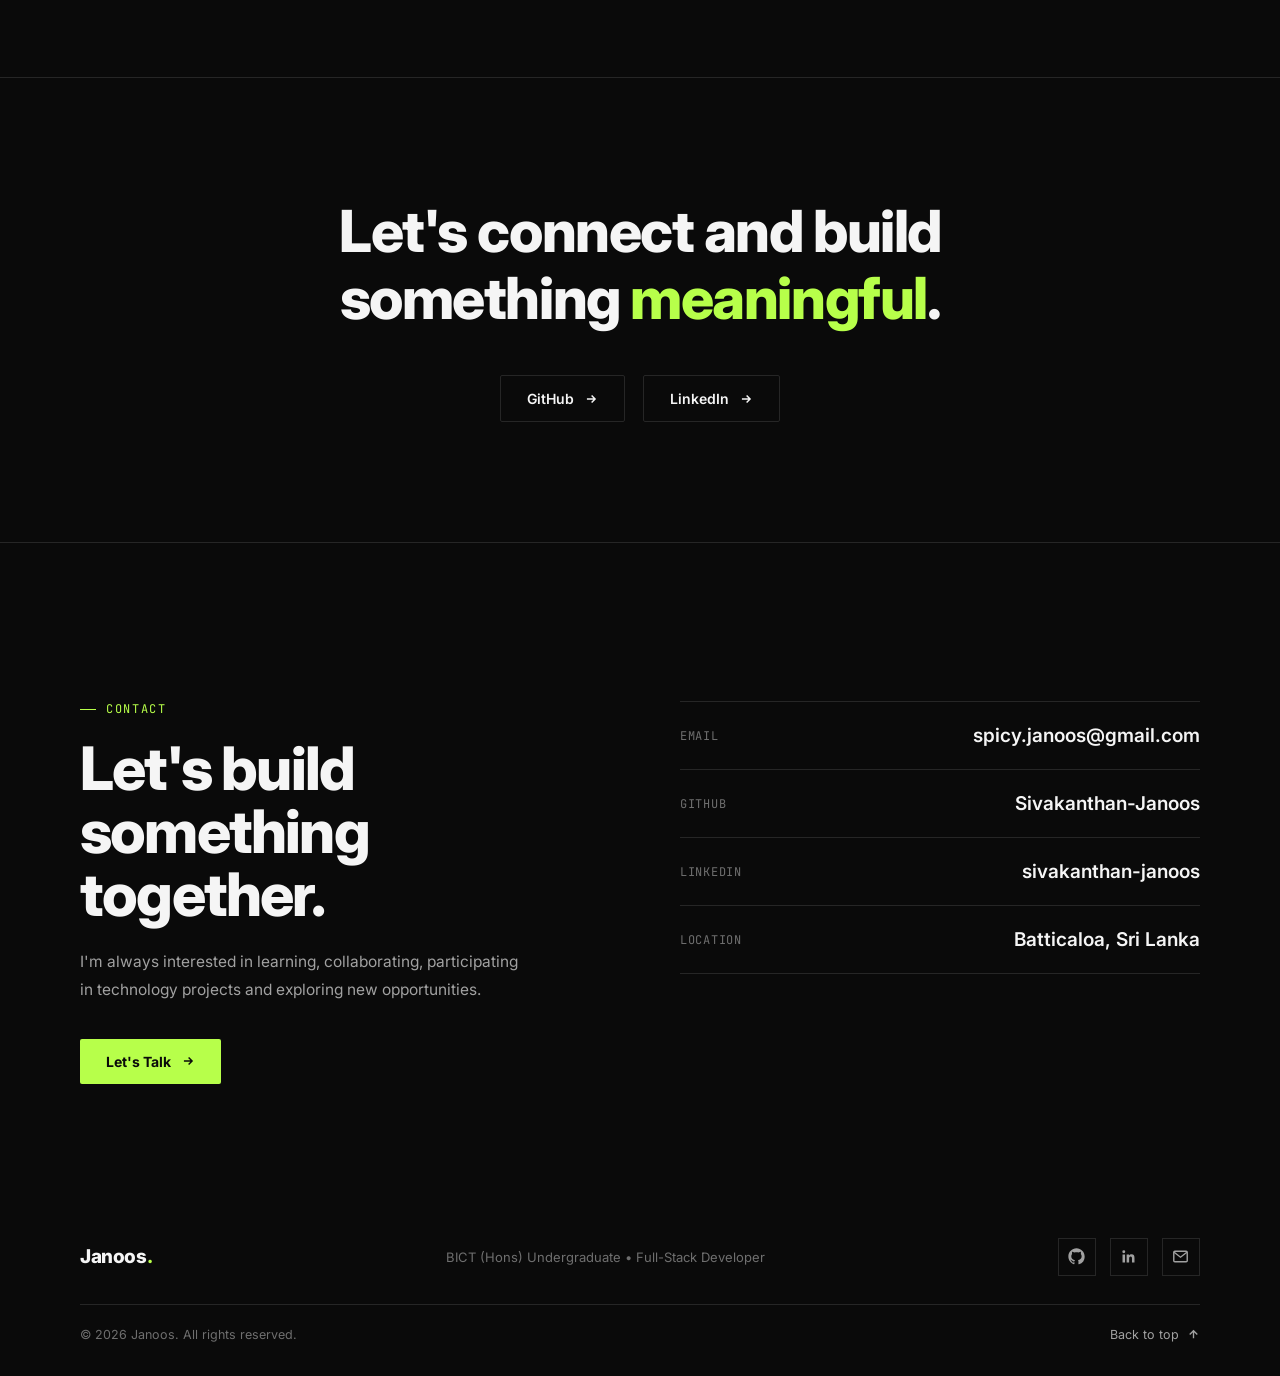
==== commit 2fc9eb44: "Update CV links to remove 'assets/' prefix" ====
--- a/index.html
+++ b/index.html
@@ -592,11 +592,11 @@
       <h2 class="h2" style="max-width:600px;">View or download my CV.</h2>
       <p style="color:var(--text-2); font-size:15.5px; margin-top:20px; max-width:480px;">A full, up-to-date professional CV covering my education, skills, projects and activities in detail.</p>
       <div class="cta-btns" style="margin-top:38px;">
-        <a href="assets/Sivakanthan_Janoos_CV.pdf" target="_blank" rel="noopener" class="btn-outline">
+        <a href="Sivakanthan_Janoos_CV.pdf" target="_blank" rel="noopener" class="btn-outline">
           View CV
           <svg width="14" height="14" viewBox="0 0 24 24" fill="none" stroke="currentColor" stroke-width="2.5"><path d="M1 12s4-7 11-7 11 7 11 7-4 7-11 7-11-7-11-7z"/><circle cx="12" cy="12" r="3"/></svg>
         </a>
-        <a href="assets/Sivakanthan_Janoos_CV.pdf" download class="btn-fill">
+        <a href="Sivakanthan_Janoos_CV.pdf" download class="btn-fill">
           Download CV
           <svg width="14" height="14" viewBox="0 0 24 24" fill="none" stroke="currentColor" stroke-width="2.5"><path d="M12 3v12m0 0l-4-4m4 4l4-4M4 21h16"/></svg>
         </a>
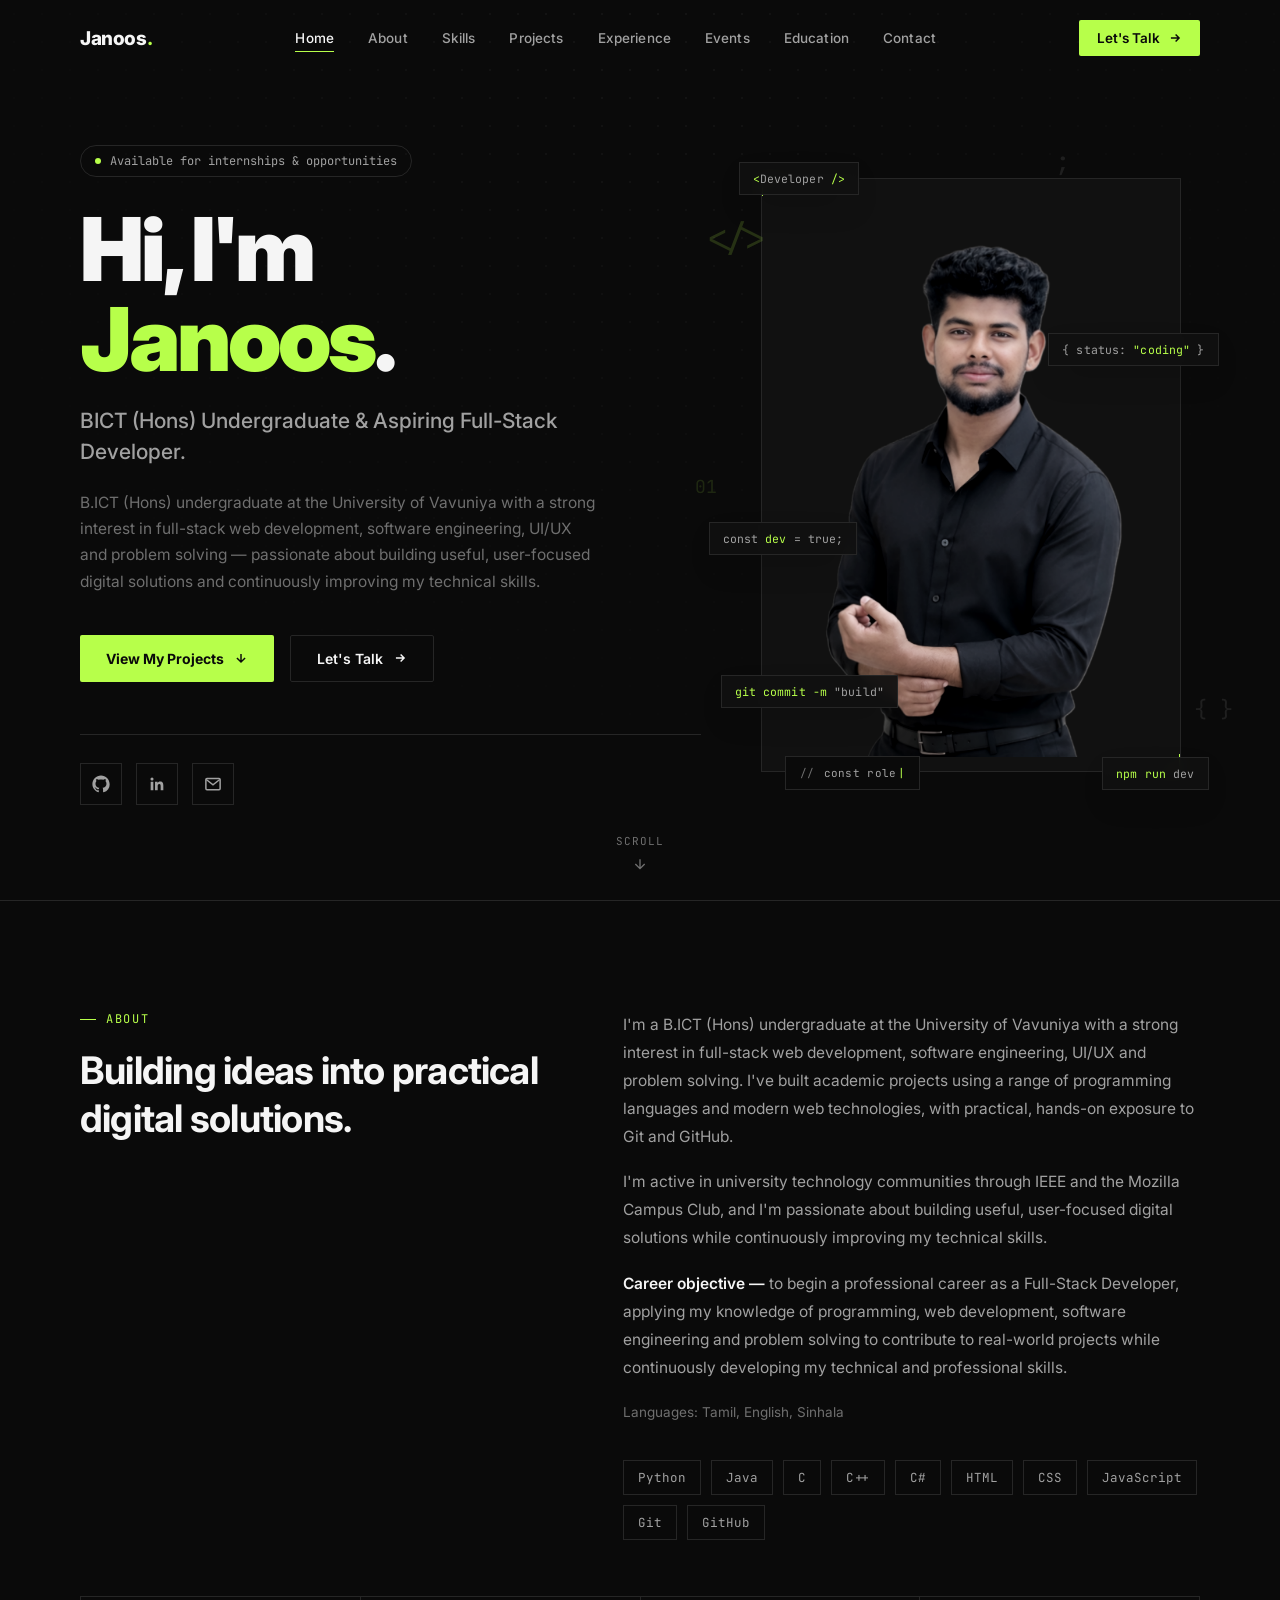
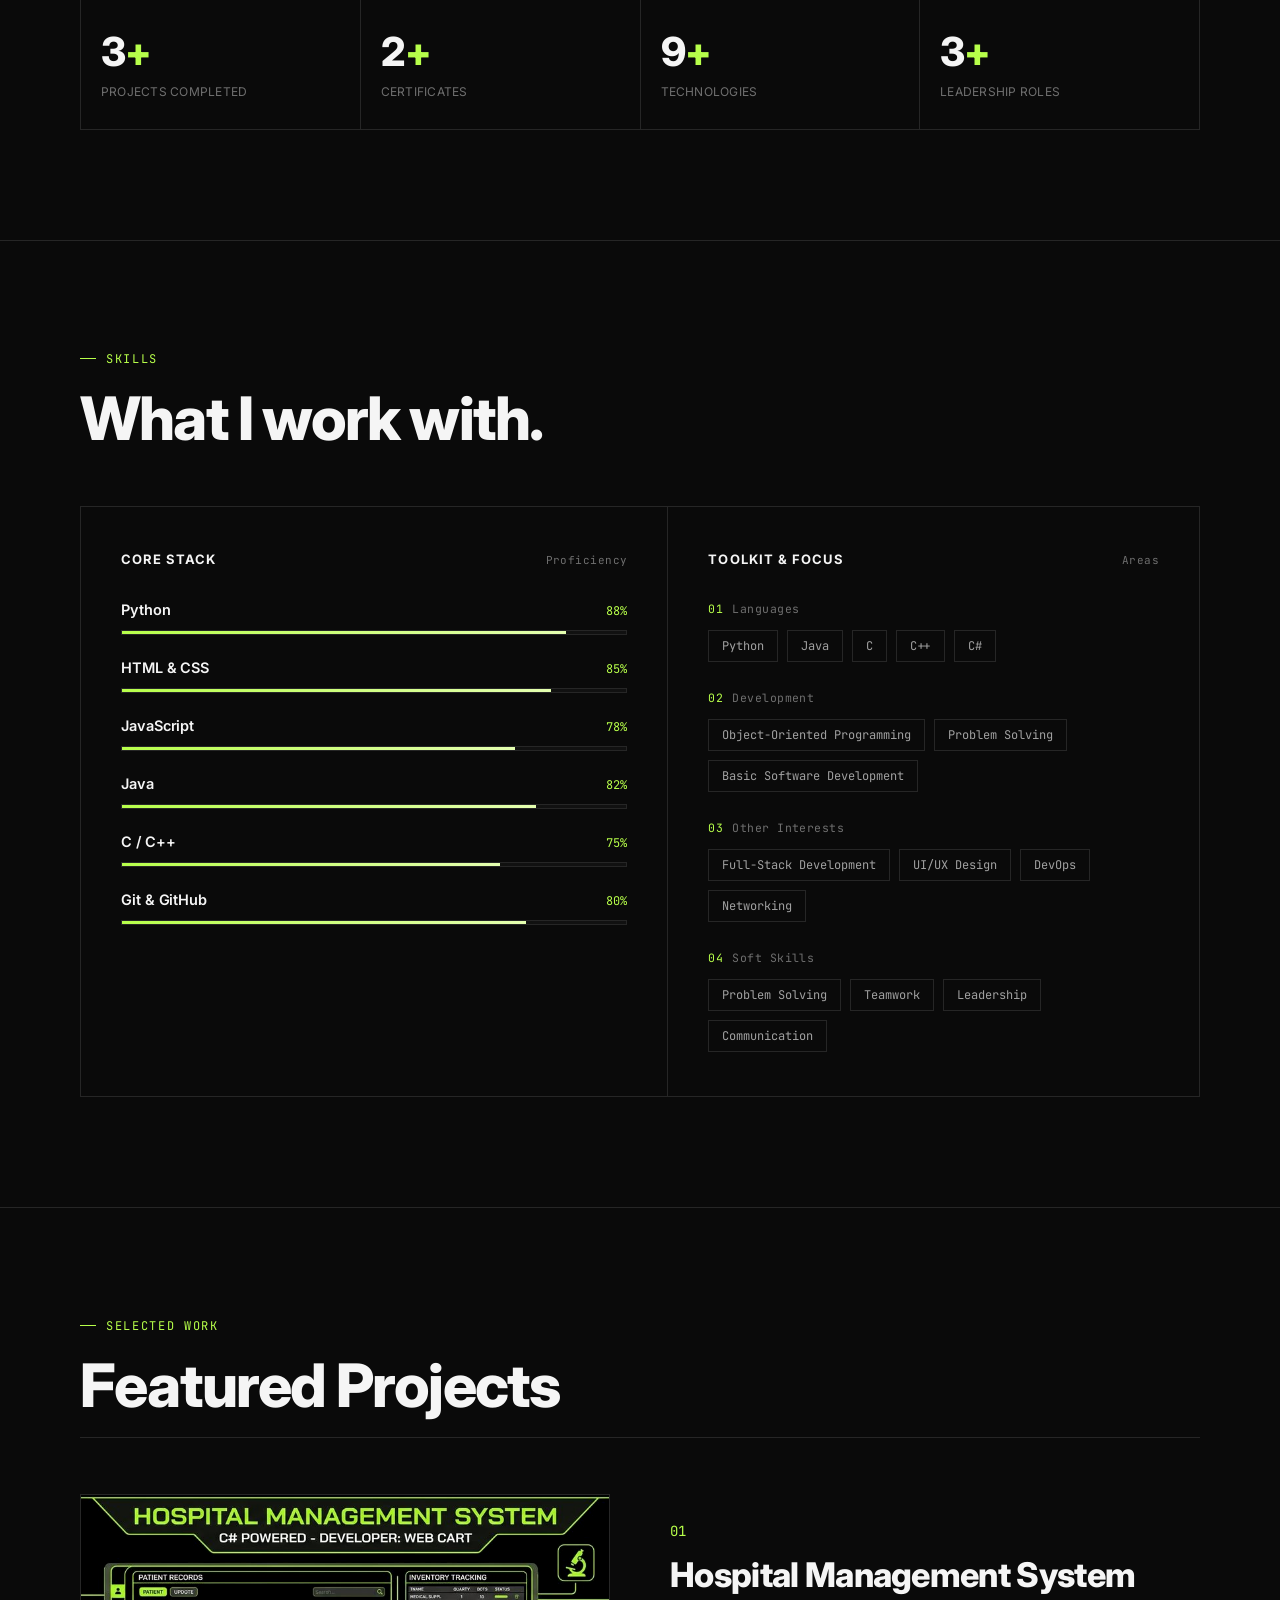
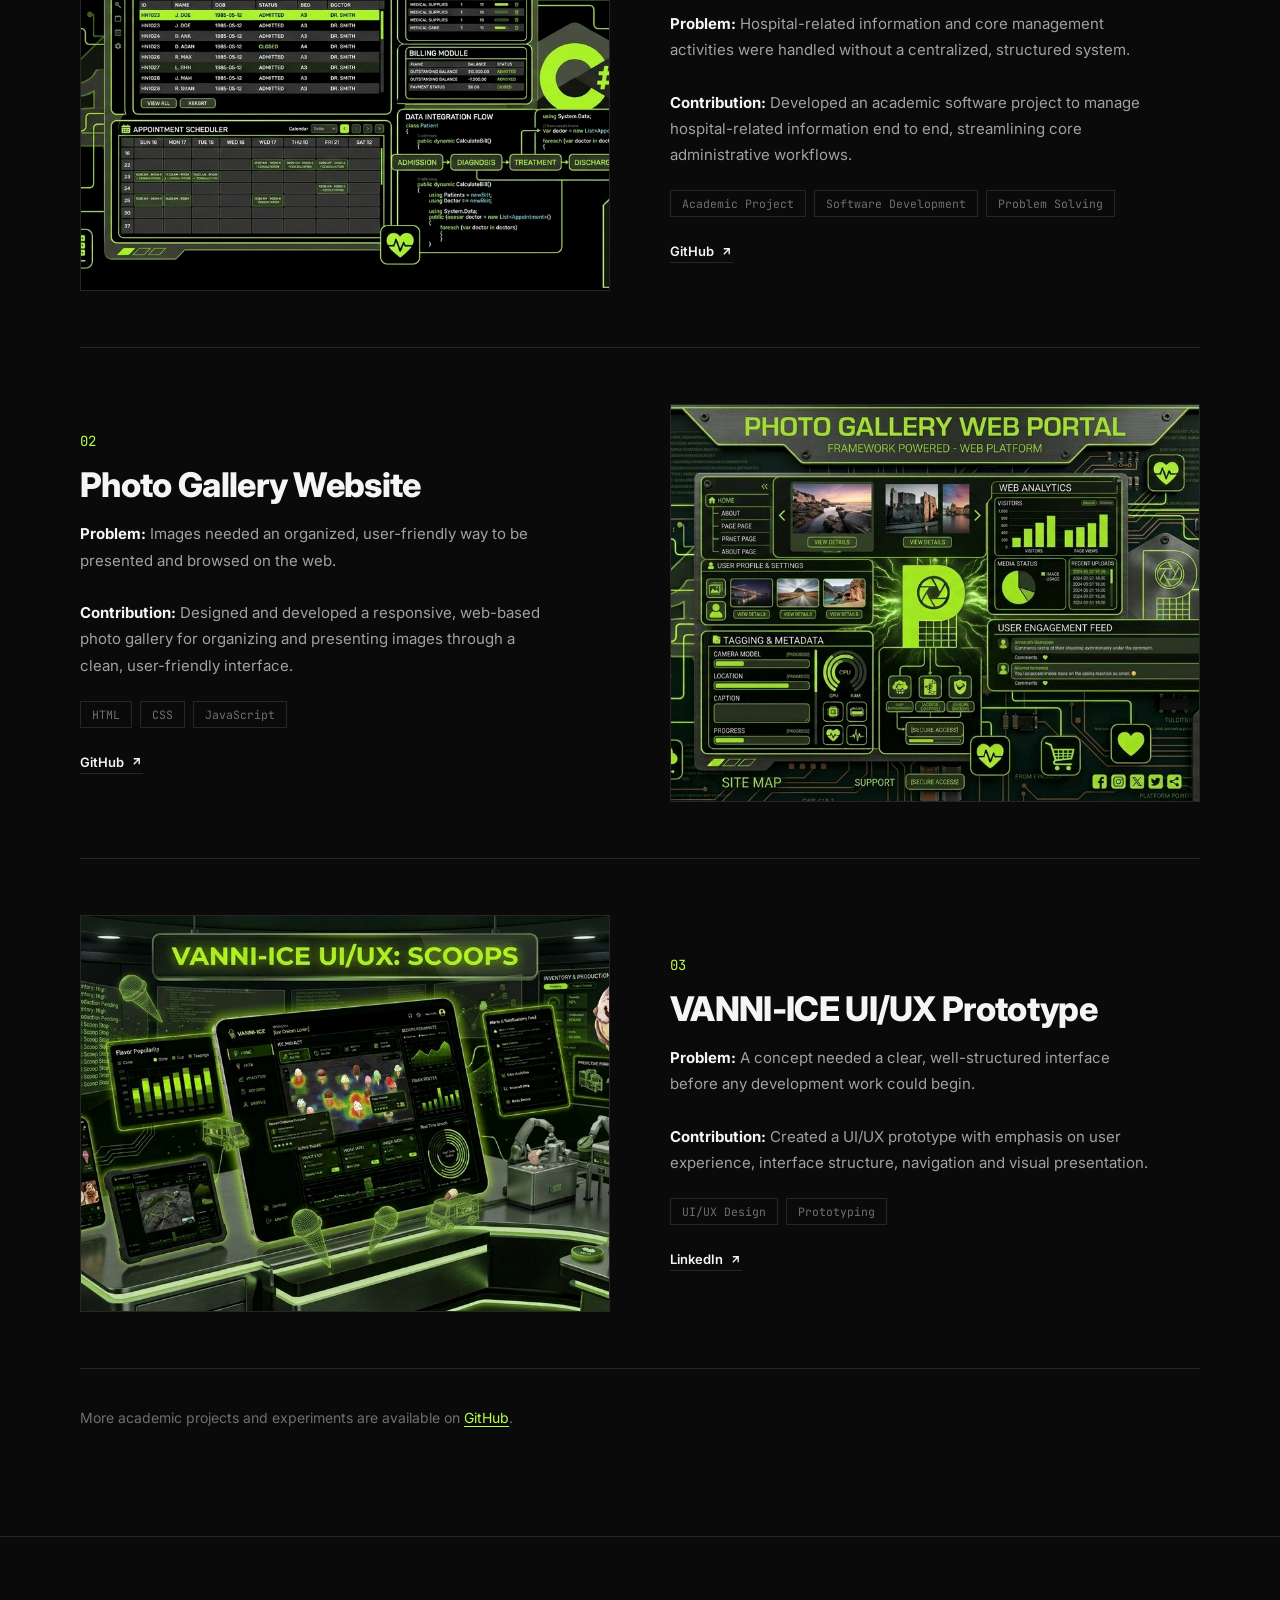
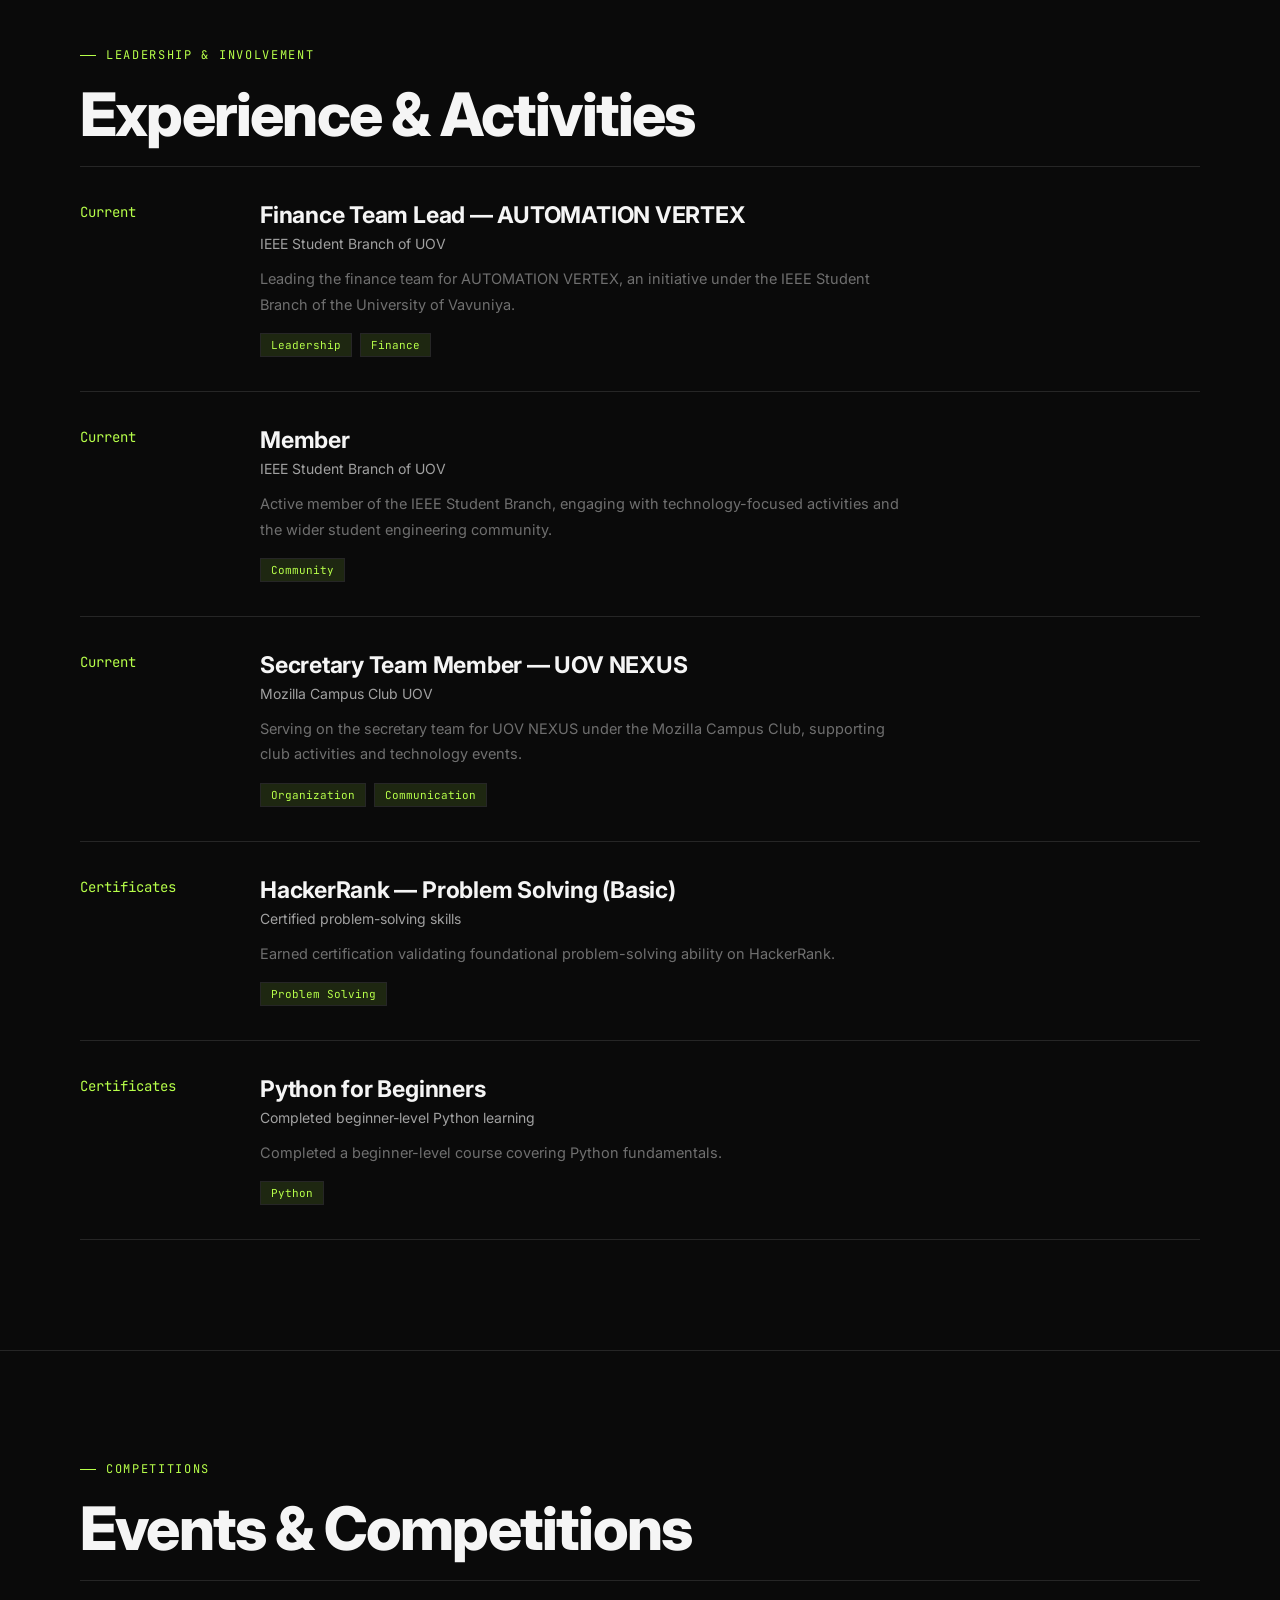
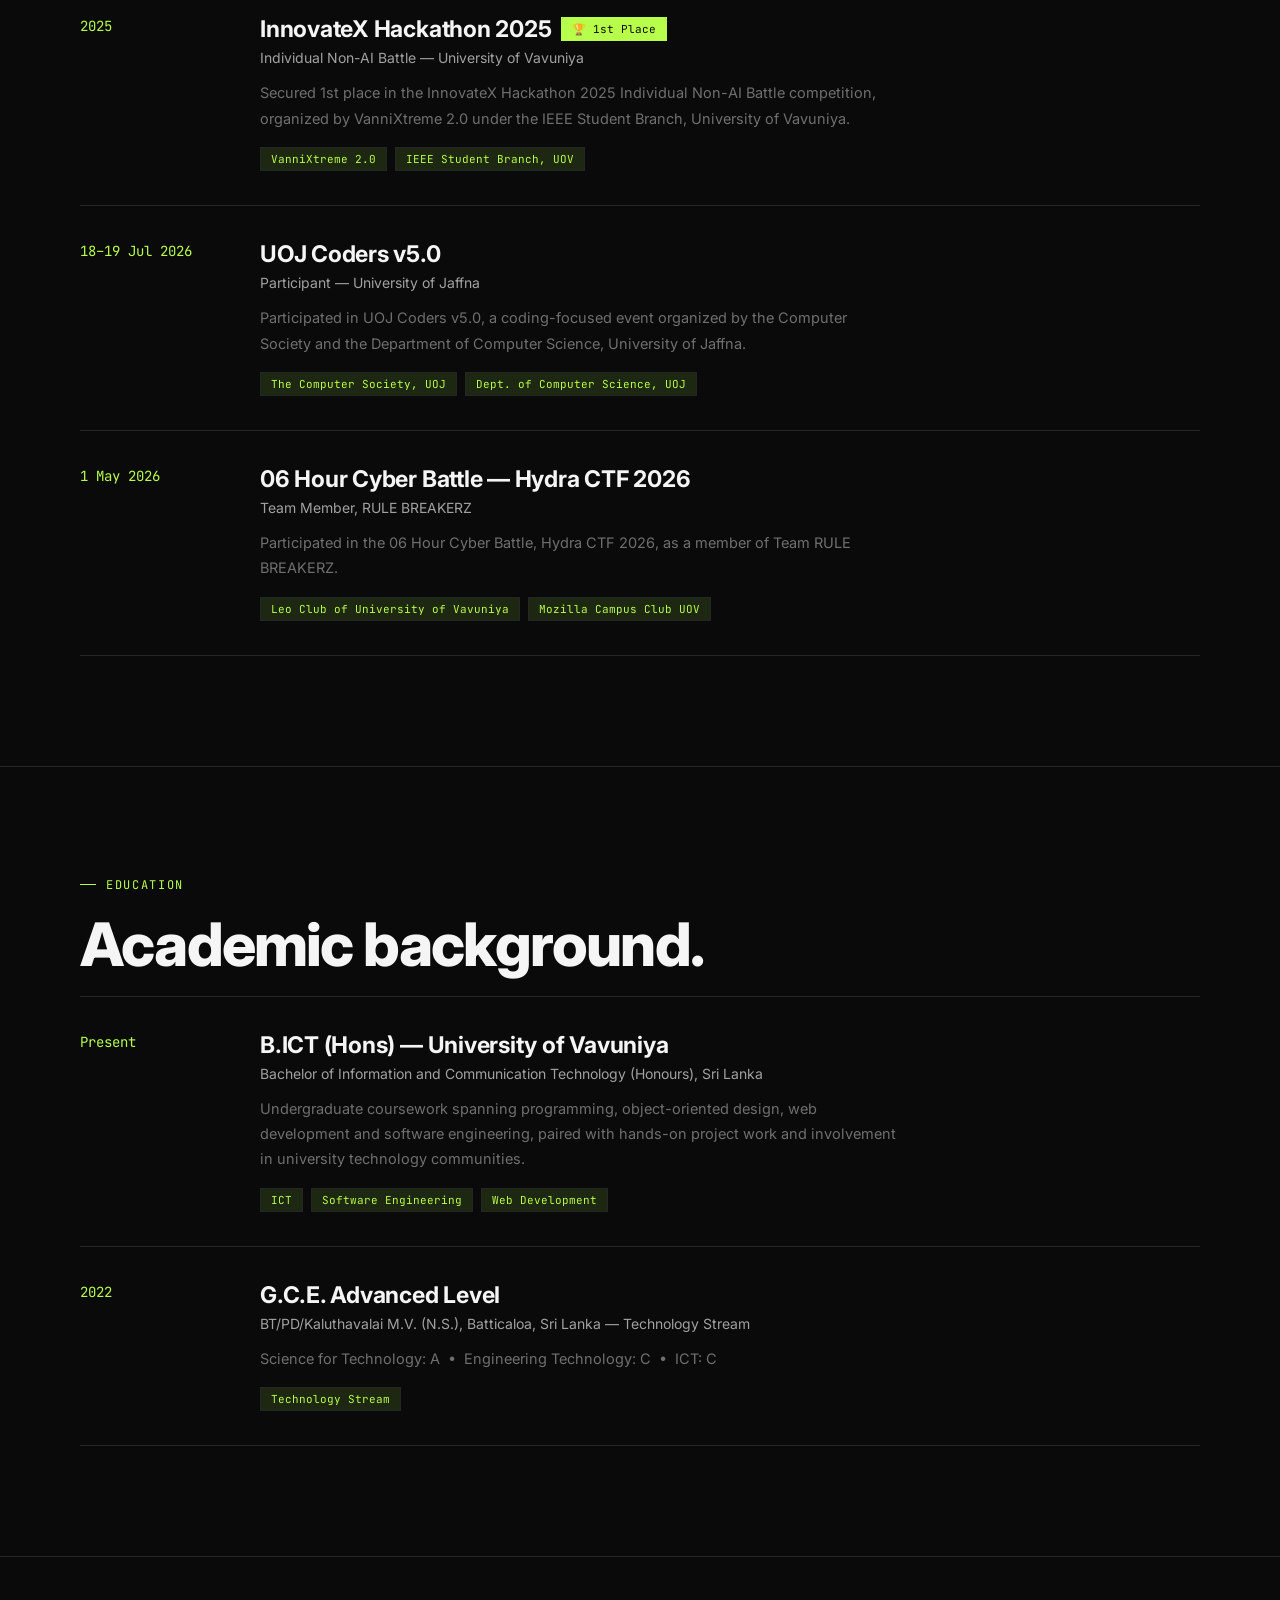
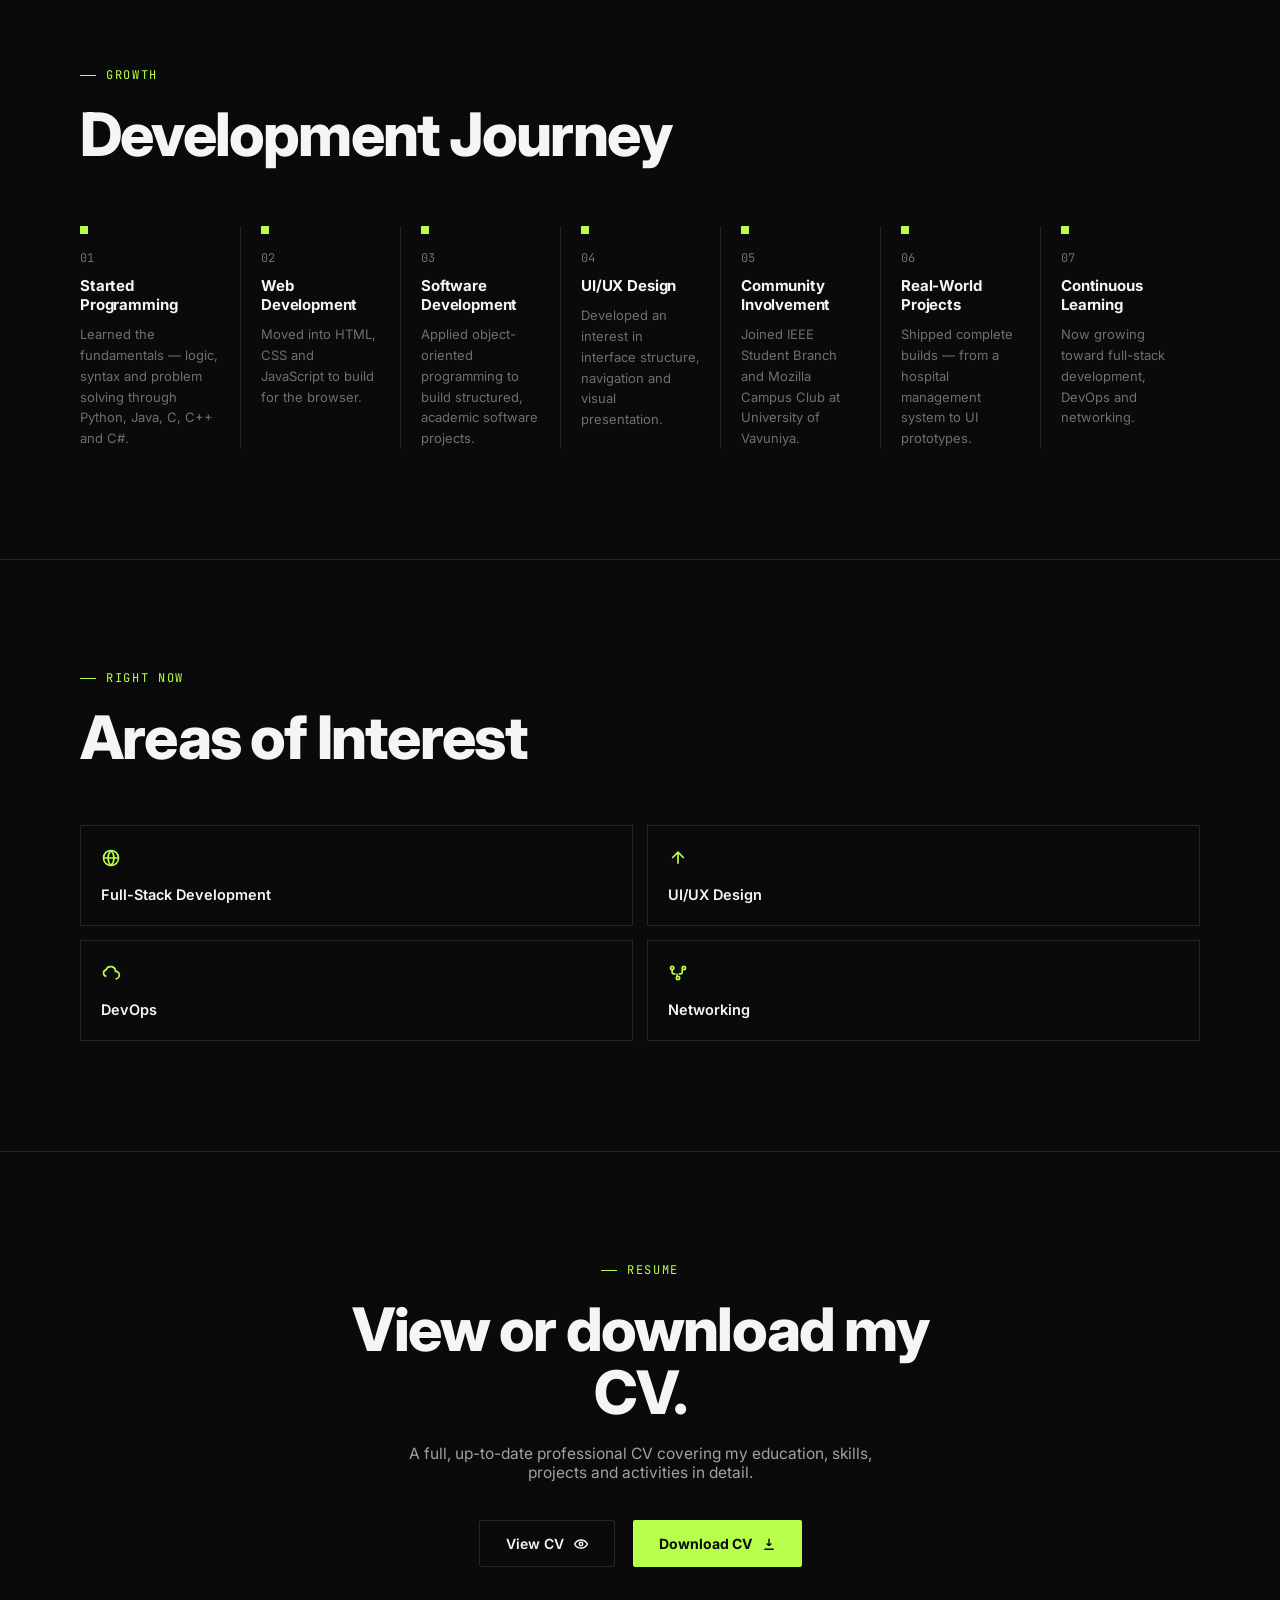
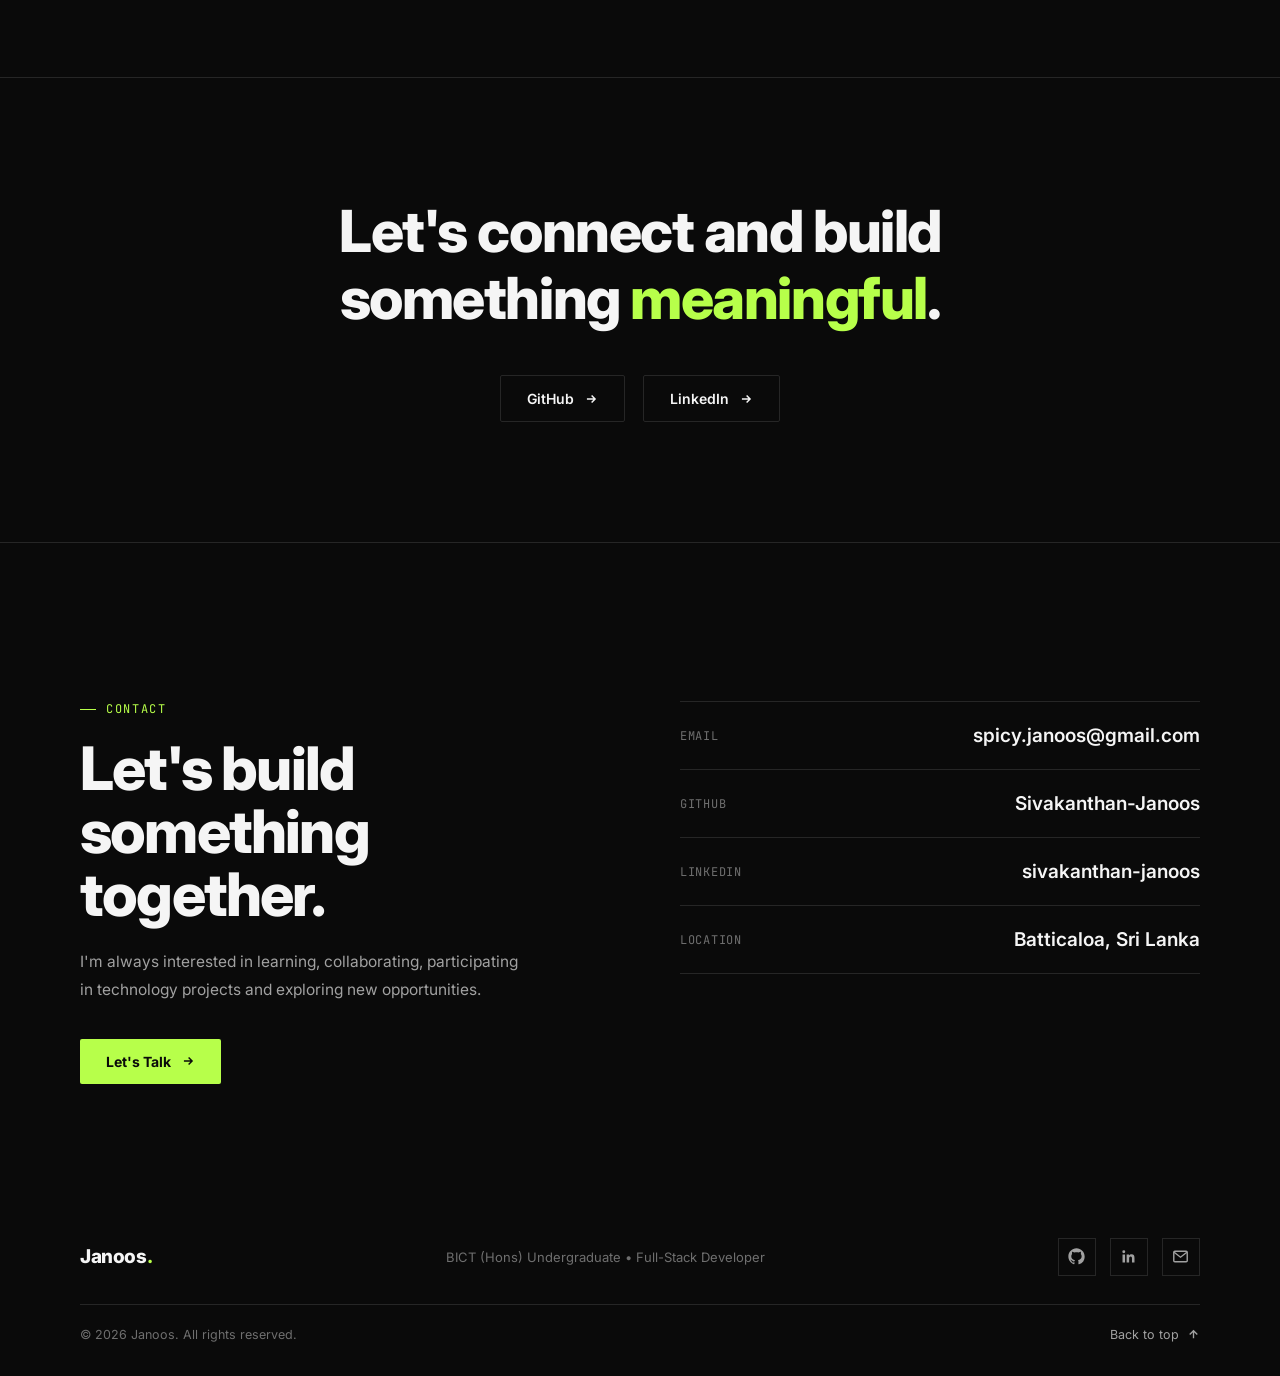
==== commit 6925b327: "Update hero heading to emphasize name styling" ====
--- a/index.html
+++ b/index.html
@@ -61,7 +61,7 @@
       <div>
         <div class="avail reveal in"><span class="pulse"></span> Available for internships &amp; opportunities</div>
 
-        <h1 class="hero-h1 reveal in">Hi, I'm<br>Janoos<span class="accent-word">.</span></h1>
+        <h1 class="hero-h1 reveal in">Hi, I'm<br><span class="accent-word">Janoos</span>.</h1>
 
         <p class="hero-role reveal in reveal-delay-1">BICT (Hons) Undergraduate &amp; Aspiring Full-Stack Developer.</p>
 
